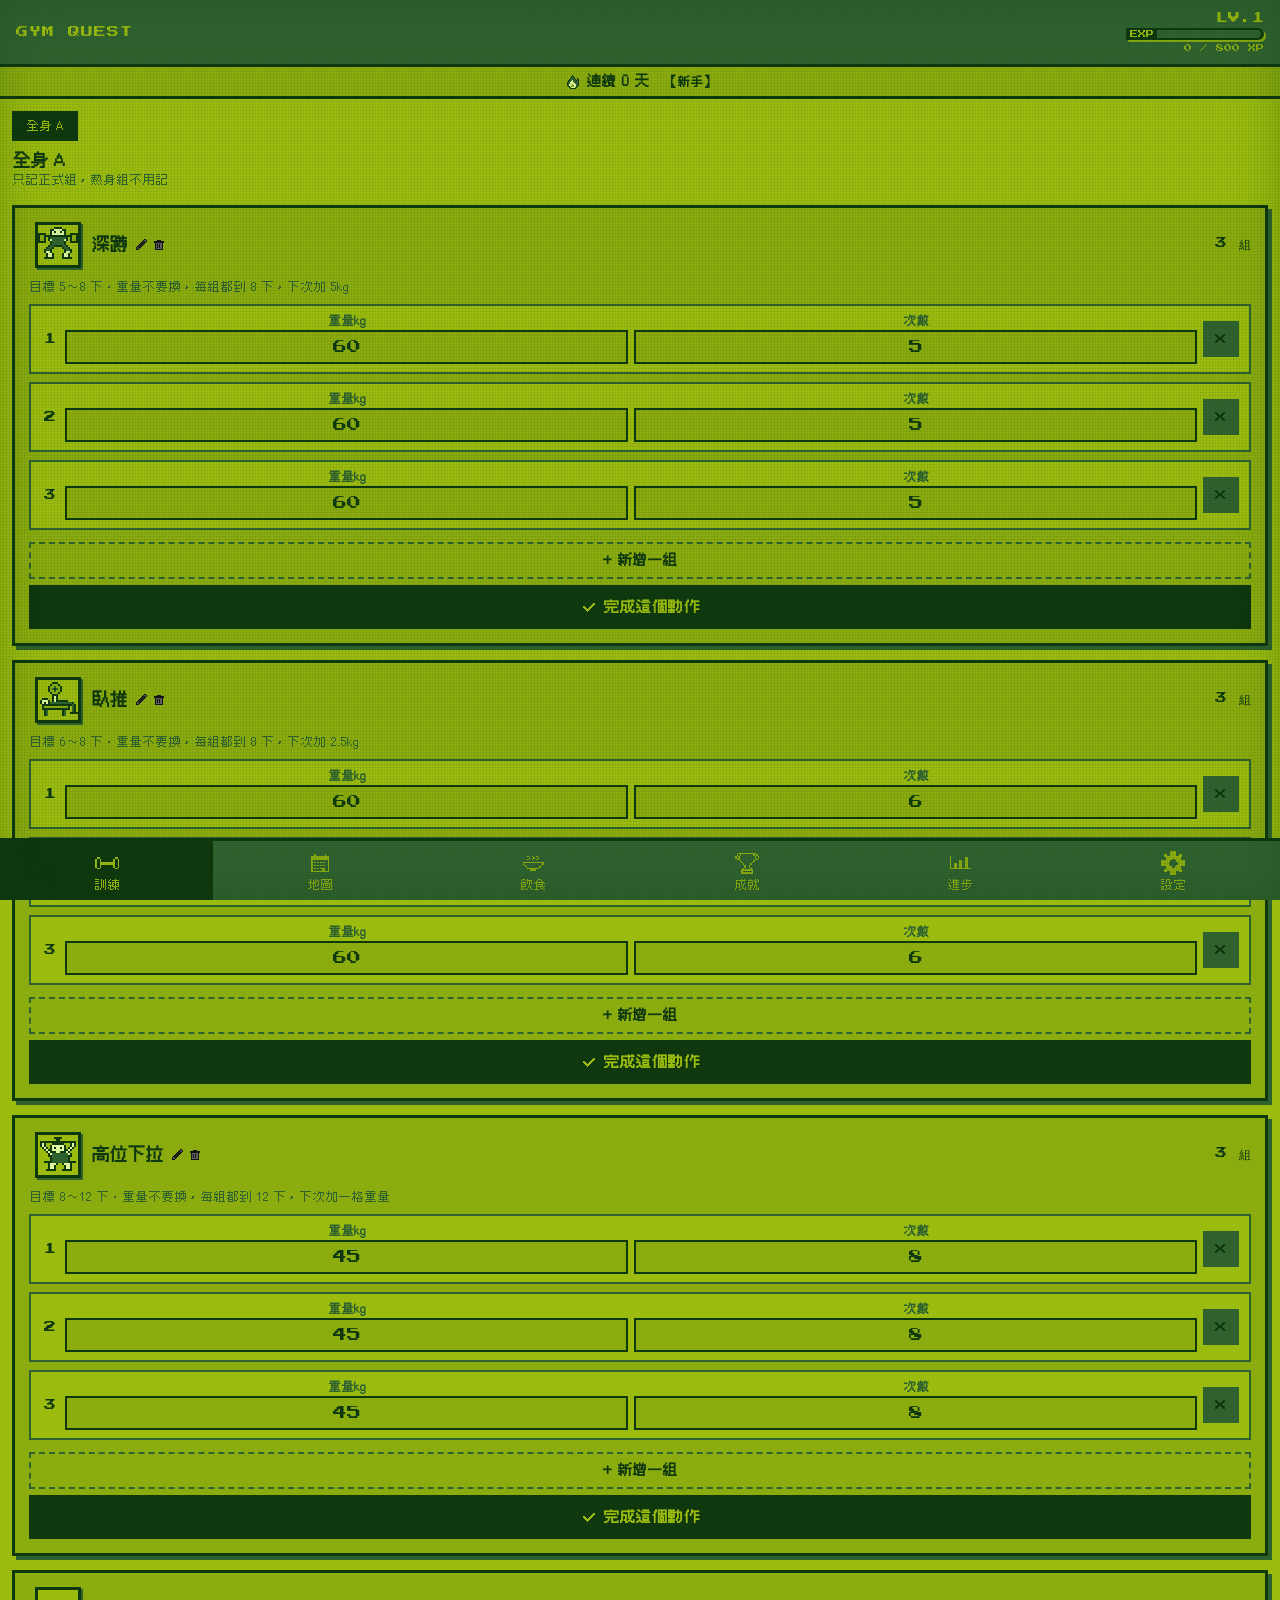
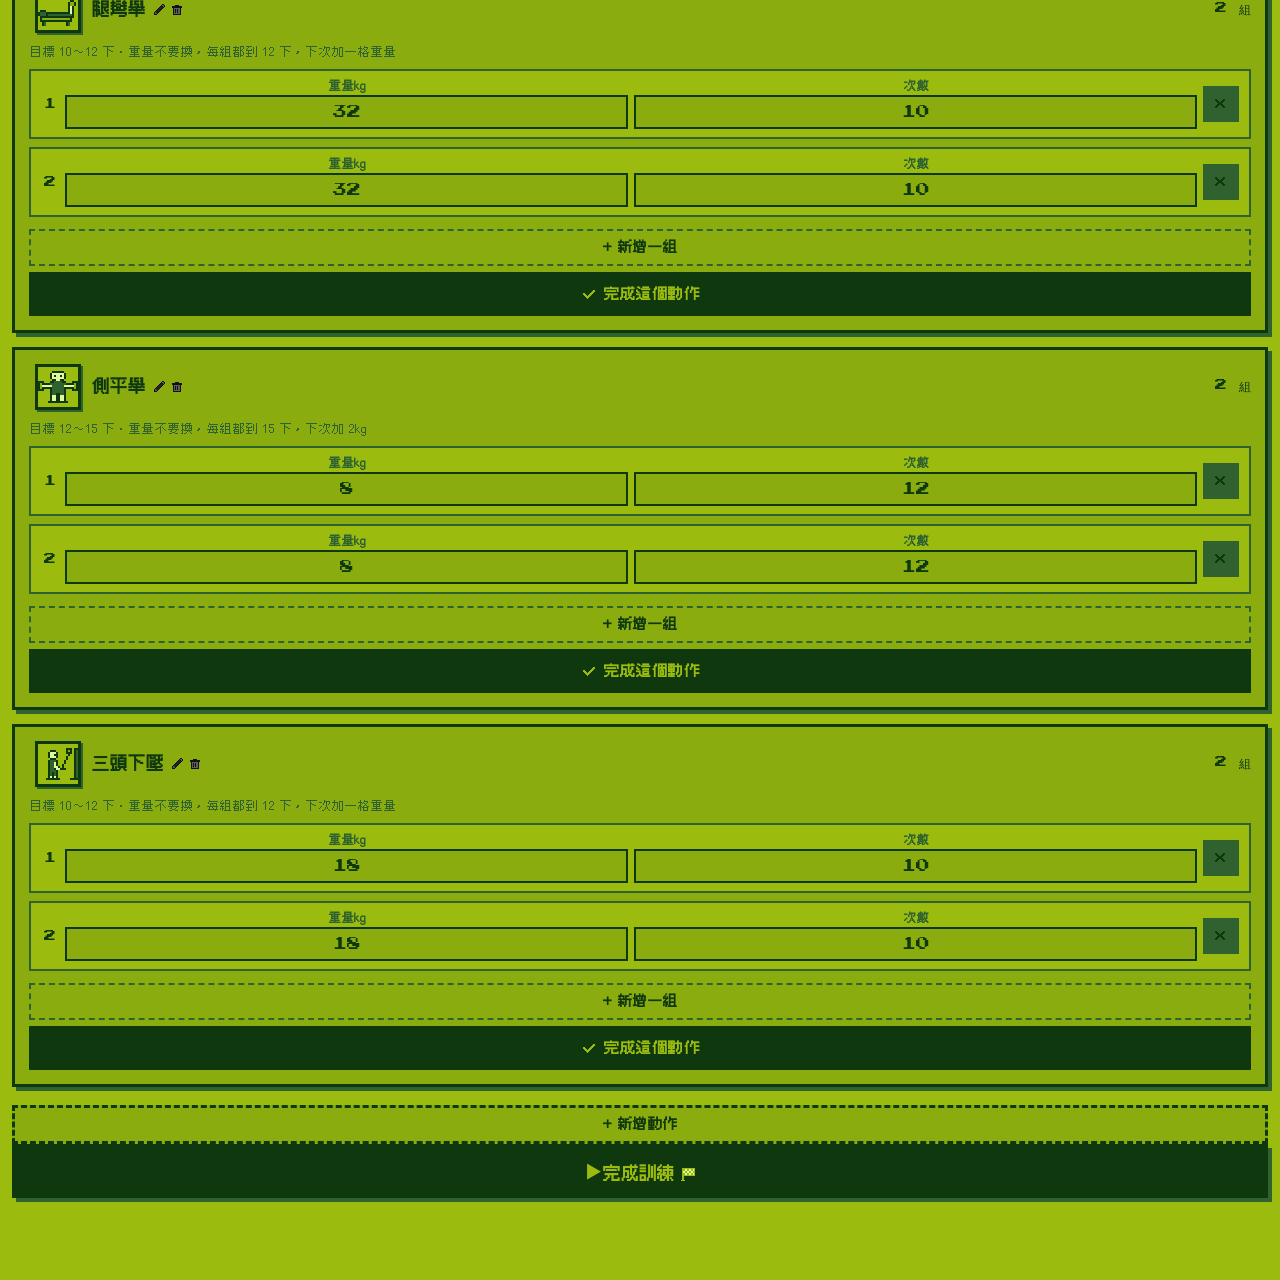
==== deploy/index.html @ 8fcd289e "教練功能：練完跳教練分析（每個動作跟上次比＋下次怎麼做）、動作卡顯示今天目標、進度頁教練總評（出席、近四週走勢、該調整什麼）、連三次沒進步自動降一成、同動作不同名字合併、可讀飲食 App 同步的資料 " ====
<!DOCTYPE html>
<html lang="zh-TW">
<head>
<meta charset="UTF-8">
<meta name="viewport" content="width=device-width, initial-scale=1.0, maximum-scale=1.0, user-scalable=no">
<title>健身打卡遊戲</title>
<link href="https://fonts.googleapis.com/css2?family=Noto+Sans+TC:wght@400;500;700&display=swap" rel="stylesheet">
<style>
@font-face {
  font-family: 'PressStart';
  src: url('[data-uri]') format('truetype');
}

/* Cubic 11 (俐方體11號) pixel CJK font, SIL OFL 1.1 — see fonts/OFL.txt */
@font-face {
  font-family: 'Cubic11';
  src: url('fonts/Cubic_11.woff2') format('woff2');
  font-display: swap;
}

*{box-sizing:border-box;margin:0;padding:0;}
body{font-family:'Cubic11','Noto Sans TC',sans-serif;background:#0a0a1a;color:#e0e0e0;min-height:100vh;display:flex;flex-direction:column;}

/* Header */
#app-header{background:#16213e;padding:12px 16px;display:flex;align-items:center;justify-content:space-between;border-bottom:2px solid #0f3460;}
#app-title{font-family:'PressStart',monospace;font-size:12px;color:#f39c12;letter-spacing:1px;}
#xp-area{display:flex;flex-direction:column;align-items:flex-end;gap:4px;}
#level-badge{font-family:'PressStart',monospace;font-size:12px;color:#f1c40f;}
#xp-bar-wrap{width:120px;height:8px;background:#2c3e50;border-radius:4px;overflow:hidden;}
#xp-bar{height:100%;background:linear-gradient(90deg,#f39c12,#e74c3c);border-radius:4px;transition:width 0.5s;}
#xp-text{font-family:'PressStart',monospace;font-size:8px;color:#bdc3c7;}

/* Streak */
#streak-bar{background:#0f3460;padding:6px 16px;text-align:center;font-size:14px;color:#f39c12;}

/* Main */
#main{flex:1;overflow-y:auto;padding-bottom:70px;}
#section-map{height:100%;overflow:hidden;}

/* Bottom Nav */
#bottom-nav{position:fixed;bottom:0;left:0;right:0;background:#16213e;border-top:2px solid #0f3460;display:flex;z-index:100;}
.nav-btn{flex:1;padding:10px 4px 8px;display:flex;flex-direction:column;align-items:center;gap:3px;cursor:pointer;border:none;background:none;color:#7f8c8d;font-size:12px;font-family:'Cubic11','Noto Sans TC',sans-serif;transition:color 0.2s;}
.nav-btn.active{color:#f39c12;}
.nav-btn svg{width:22px;height:22px;}
.nav-btn svg.px{width:24px;height:24px;}
.nav-px{display:flex;line-height:0;}
.nav-btn span{font-size:12px;}

/* Day Tabs */
#day-tabs{display:flex;overflow-x:auto;gap:6px;padding:12px 12px 0;scrollbar-width:none;}
#day-tabs::-webkit-scrollbar{display:none;}
.day-tab{flex-shrink:0;padding:6px 12px;border-radius:20px;border:2px solid transparent;cursor:pointer;font-size:12px;font-weight:500;transition:all 0.2s;background:#1a1a2e;color:#7f8c8d;}
.day-tab.active{color:#fff;border-color:currentColor;}
.day-tab.active.push{color:#e74c3c;border-color:#e74c3c;background:#2d1515;}
.day-tab.active.pull{color:#3498db;border-color:#3498db;background:#152030;}
.day-tab.active.legs{color:#2ecc71;border-color:#2ecc71;background:#152818;}
.day-tab.active.rest{color:#7f8c8d;border-color:#7f8c8d;}

/* Exercise Cards */
.ex-card{background:#1a1a2e;border-radius:12px;margin:12px;padding:14px;border:1px solid #2a2a4e;}
.ex-name{font-size:16px;font-weight:700;margin-bottom:10px;color:#fff;}
.ex-name span{font-size:12px;font-weight:400;color:#7f8c8d;margin-left:6px;}

/* Set rows */
.set-row{display:flex;align-items:center;gap:6px;margin-bottom:8px;padding:8px 10px;border-radius:8px;background:#0f0f2a;transition:all 0.2s;}
.set-row.confirmed{background:#0d1f0d;opacity:0.75;}
.set-row.locked{background:#111128;opacity:0.5;}
.set-num{font-size:12px;color:#7f8c8d;width:18px;flex-shrink:0;text-align:center;}
.set-inp{flex:1;min-width:0;}
.set-inp input{width:100%;background:#1e1e3e;border:1px solid #2a2a5e;border-radius:6px;color:#fff;font-size:16px;padding:6px 4px;font-family:'Cubic11','Noto Sans TC',sans-serif;text-align:center;}
.set-inp input:disabled{background:#181830;color:#555;border-color:#222;}
.set-inp label{font-size:12px;color:#7f8c8d;display:block;text-align:center;margin-bottom:2px;}
.confirm-btn{width:44px;height:44px;border-radius:50%;background:#27ae60;border:none;color:#fff;font-size:20px;cursor:pointer;flex-shrink:0;display:flex;align-items:center;justify-content:center;transition:transform 0.1s;}
.confirm-btn:active{transform:scale(0.9);}
.confirmed-icon{width:44px;height:44px;border-radius:50%;background:#1a3a1a;display:flex;align-items:center;justify-content:center;font-size:18px;flex-shrink:0;}
.lock-icon{width:44px;height:44px;border-radius:50%;background:#1a1a2e;display:flex;align-items:center;justify-content:center;font-size:18px;flex-shrink:0;color:#444;}

/* Add set button */
.add-set-btn{width:100%;padding:8px;border:1px dashed #2a2a5e;border-radius:8px;background:none;color:#7f8c8d;font-size:14px;cursor:pointer;margin-top:4px;font-family:'Cubic11','Noto Sans TC',sans-serif;}
.add-set-btn:hover{border-color:#3498db;color:#3498db;}

/* Complete button */
#complete-btn-wrap{padding:0 12px 12px;}
#complete-btn{width:100%;padding:14px;border-radius:12px;background:linear-gradient(135deg,#f39c12,#e74c3c);border:none;color:#fff;font-size:16px;font-weight:700;cursor:pointer;font-family:'Cubic11','Noto Sans TC',sans-serif;transition:opacity 0.2s;}
#complete-btn:hover{opacity:0.9;}
#complete-btn:disabled{opacity:0.4;cursor:not-allowed;}

/* Rest day */
#rest-msg{text-align:center;padding:60px 20px;color:#7f8c8d;}
#rest-msg .rest-icon{font-size:60px;margin-bottom:16px;}
#rest-msg h2{font-size:20px;color:#fff;margin-bottom:8px;}
#rest-msg p{font-size:14px;}

/* Map */
#map-section{padding:12px;}
.map-title{font-family:'PressStart',monospace;font-size:12px;color:#f39c12;margin-bottom:12px;}
.map-week-row{display:flex;gap:4px;margin-bottom:4px;align-items:center;}
.week-label{width:30px;font-size:12px;color:#555;flex-shrink:0;}
.week-dots{display:grid;grid-template-columns:repeat(7,1fr);gap:3px;flex:1;}
.day-dot-sm{aspect-ratio:1;border-radius:3px;cursor:pointer;}
.push-done{background:#27ae60;}
.pull-done{background:#27ae60;}
.legs-done{background:#27ae60;}
.rest-day{background:#2a2a4e;cursor:default;}
.map-future{background:#1a1a2e;border:1px solid #2a2a4e;cursor:default;}
.missed{background:#3a3a3a;}
.today-dot{background:#f39c12;box-shadow:0 0 6px #f39c12;}

/* Day detail modal */
#day-modal{position:fixed;inset:0;background:rgba(0,0,0,0.85);display:none;align-items:flex-end;justify-content:center;z-index:9996;}
#day-modal.show{display:flex;}
.day-modal-box{background:#1a1a2e;border-radius:16px 16px 0 0;width:100%;max-height:80vh;overflow-y:auto;padding:20px;}
.day-modal-date{font-family:'PressStart',monospace;font-size:12px;color:#f39c12;margin-bottom:12px;}
.day-modal-ex{margin-bottom:12px;}
.day-modal-ex-name{font-size:14px;font-weight:700;color:#fff;margin-bottom:6px;}
.day-modal-set{font-size:12px;color:#bdc3c7;padding:3px 0;}
#part-modal{position:fixed;inset:0;background:rgba(0,0,0,0.85);display:none;align-items:flex-end;justify-content:center;z-index:9996;}
#part-modal.show{display:flex;}
#part-grid{display:grid;grid-template-columns:repeat(3,1fr);gap:8px;}
.part-btn{display:flex;flex-direction:column;align-items:center;gap:6px;padding:10px 4px;border-radius:8px;border:1px solid #2a2a4e;background:#0f0f2a;color:#e0e0e0;font-size:14px;cursor:pointer;font-family:'Cubic11','Noto Sans TC',sans-serif;}
.part-btn:active{border-color:#f39c12;}
.ex-icon{flex-shrink:0;margin-right:8px;image-rendering:pixelated;}
.ex-tile{flex-shrink:0;width:46px;height:46px;margin-right:10px;display:flex;align-items:center;justify-content:center;background:#9bbc0f;border:3px solid #0f380f;box-shadow:2px 2px 0 #306230;}
.ex-tile .ex-icon{margin-right:0;}
.px{vertical-align:middle;flex-shrink:0;}
.px-tile{display:inline-flex;align-items:center;justify-content:center;width:40px;height:40px;background:#9bbc0f;border:3px solid #0f380f;box-shadow:2px 2px 0 #306230;}
.ach-card:not(.unlocked) .px-tile{opacity:.55;}
.ach-lock{opacity:.7;}
.day-modal-close{width:100%;padding:12px;border-radius:8px;border:none;background:#2a2a4e;color:#fff;font-size:15px;cursor:pointer;margin-top:12px;font-family:'Cubic11','Noto Sans TC',sans-serif;}

/* Achievements */
#ach-section{padding:12px;}
.ach-card{background:#1a1a2e;border-radius:10px;padding:12px 14px;margin-bottom:8px;display:flex;align-items:center;gap:12px;border:1px solid #2a2a4e;}
.ach-card.unlocked{border-color:#f39c12;background:#1e1a10;}
.ach-icon{font-size:28px;width:44px;text-align:center;}
.ach-info{flex:1;}
.ach-name{font-size:14px;font-weight:700;color:#fff;}
.ach-card:not(.unlocked) .ach-name{color:#555;}
.ach-desc{font-size:12px;color:#7f8c8d;margin-top:2px;}
.ach-card:not(.unlocked) .ach-desc{color:#333;}
.ach-lock{font-size:20px;color:#333;}

/* Settings */
#set-section{padding:12px;}
.set-group{background:#1a1a2e;border-radius:12px;padding:14px;margin-bottom:12px;border:1px solid #2a2a4e;}
.set-group h3{font-size:14px;color:#f39c12;margin-bottom:12px;font-weight:700;}
.set-row-item{display:flex;flex-direction:column;gap:6px;margin-bottom:12px;}
.set-row-item label{font-size:14px;color:#bdc3c7;}
.set-row-item input[type=date]{background:#0f0f2a;border:1px solid #2a2a5e;border-radius:8px;color:#fff;font-size:16px;padding:8px 10px;font-family:'Cubic11','Noto Sans TC',sans-serif;width:100%;}
.danger-btn{width:100%;padding:12px;border-radius:8px;border:1px solid #e74c3c;background:none;color:#e74c3c;font-size:14px;cursor:pointer;font-family:'Cubic11','Noto Sans TC',sans-serif;margin-top:6px;}
.danger-btn:hover{background:#e74c3c;color:#fff;}
.save-btn{width:100%;padding:12px;border-radius:8px;border:none;background:#27ae60;color:#fff;font-size:14px;cursor:pointer;font-family:'Cubic11','Noto Sans TC',sans-serif;margin-top:6px;}

/* Toast */
#toast{position:fixed;top:20px;left:50%;transform:translateX(-50%) translateY(-80px);background:#f39c12;color:#000;padding:10px 20px;border-radius:20px;font-size:14px;font-weight:700;z-index:9999;transition:transform 0.3s;pointer-events:none;}
#toast.show{transform:translateX(-50%) translateY(0);}

/* Achievement notification */
#ach-notif{position:fixed;top:70px;right:-320px;background:#1a1a2e;border:2px solid #f39c12;border-radius:12px;padding:12px 14px;width:280px;z-index:9995;transition:right 0.4s cubic-bezier(0.175,0.885,0.32,1.275);box-shadow:0 4px 20px rgba(0,0,0,0.5);}
#ach-notif.show{right:12px;}
.ach-notif-inner{display:flex;align-items:center;gap:10px;}
.ach-notif-icon{font-size:28px;flex-shrink:0;}
.ach-notif-text{}
.ach-notif-label{font-size:12px;color:#f39c12;font-family:'PressStart',monospace;margin-bottom:3px;}
.ach-notif-name{font-size:14px;font-weight:700;color:#fff;}
.ach-notif-desc{font-size:12px;color:#7f8c8d;margin-top:2px;}

/* Coach analysis overlay */
#coach-overlay{position:fixed;inset:0;background:rgba(0,0,0,0.92);display:none;flex-direction:column;z-index:9997;overflow-y:auto;}
#coach-overlay.show{display:flex;}
.coach-header{background:#16213e;padding:16px;text-align:center;font-family:'PressStart',monospace;font-size:12px;color:#f39c12;letter-spacing:1px;flex-shrink:0;}
.coach-body{padding:12px;flex:1;}
.coach-ex{background:#1a1a2e;border-radius:12px;margin-bottom:12px;padding:14px;border-left:4px solid #2a2a5e;}
.coach-ex-name{font-size:15px;font-weight:700;color:#fff;margin-bottom:8px;}
.coach-sets{font-size:12px;color:#7f8c8d;margin-bottom:10px;line-height:1.8;}
.coach-advice{display:flex;align-items:center;gap:10px;padding:10px 12px;border-radius:8px;font-size:14px;font-weight:700;}
.advice-up{background:#0d2e1a;color:#2ecc71;border:1px solid #27ae60;}
.advice-hold{background:#1a1a0d;color:#f39c12;border:1px solid #f39c12;}
.advice-down{background:#2e0d0d;color:#e74c3c;border:1px solid #c0392b;}
.advice-icon{font-size:20px;flex-shrink:0;}
.coach-footer{padding:16px;flex-shrink:0;}
.coach-close-btn{width:100%;padding:14px;border-radius:12px;border:none;background:#3498db;color:#fff;font-size:16px;font-weight:700;cursor:pointer;font-family:'Cubic11','Noto Sans TC',sans-serif;}

/* Level up overlay */
#lvl-overlay{position:fixed;inset:0;background:rgba(0,0,0,0.85);display:none;align-items:center;justify-content:center;z-index:9998;flex-direction:column;gap:16px;}
#lvl-overlay.show{display:flex;}
.lvl-title{font-family:'PressStart',monospace;font-size:16px;color:#f1c40f;text-align:center;line-height:2;}
.lvl-btn{padding:12px 32px;border-radius:20px;border:none;background:#f39c12;color:#000;font-size:16px;font-weight:700;cursor:pointer;font-family:'Cubic11','Noto Sans TC',sans-serif;}

/* No plan notice */
#no-plan-notice{background:#1a1a2e;border:1px solid #f39c12;border-radius:10px;margin:12px;padding:12px;font-size:14px;color:#f39c12;text-align:center;}

/* Day header */
.day-header{padding:10px 12px 4px;font-size:14px;color:#7f8c8d;}
.day-note{font-size:12px;color:#306230;margin-top:2px;}
.ex-goal{font-size:12px;line-height:1.5;color:#306230;padding:0 0 8px;}
.ex-goal.up{color:#0f380f;font-weight:700;}
.ex-goal b{color:#0f380f;}
.coach-card{background:#e0f8a0;border:3px solid #0f380f;border-radius:4px;box-shadow:4px 4px 0 #306230;padding:12px 14px;margin:0 0 16px;color:#0f380f;font-size:14px;line-height:1.6;}
.coach-card h4{font-size:16px;margin:0 0 6px;display:flex;align-items:center;gap:6px;}
.coach-card h5{font-size:12px;margin:12px 0 4px;color:#306230;border-bottom:2px dashed #306230;padding-bottom:2px;}
.coach-row{display:flex;gap:8px;align-items:baseline;padding:2px 0;}
.coach-row .nm{flex:0 0 5em;font-weight:700;}
.coach-row .tg{flex:0 0 4.4em;font-weight:700;white-space:nowrap;}
.coach-row .dt{flex:1;color:#306230;font-size:12px;}
.coach-tip{padding:4px 0 4px 14px;position:relative;}
.coach-tip::before{content:'▶';position:absolute;left:0;font-size:10px;top:8px;}
.coach-top{background:#e0f8a0;border:3px solid #0f380f;padding:10px 12px;margin-bottom:12px;color:#0f380f;font-size:14px;line-height:1.6;font-weight:700;}
.coach-tag{float:right;font-size:12px;padding:1px 8px;border:2px solid #0f380f;background:#e0f8a0;color:#0f380f;}
.coach-tag.up{background:#0f380f;color:#9bbc0f;}
.day-header strong{color:#fff;font-size:15px;}

/* ─── Game Boy theme（四階綠：#0f380f / #306230 / #8bac0f / #9bbc0f）───
   Overrides the base styles above; inline colors in render functions are
   remapped with attribute selectors. */
body{background:#9bbc0f;color:#0f380f;}
#app-header{background:#306230;border-bottom:3px solid #0f380f;}
#app-title,#level-badge{color:#9bbc0f;}
#xp-text{color:#8bac0f;}
/* Pokémon HP-style EXP bar: dark rounded frame, label, segmented fill that moves in steps */
#xp-row{display:flex;align-items:center;gap:3px;background:#0f380f;padding:2px 3px 2px 4px;border-radius:2px 8px 8px 2px;box-shadow:2px 2px 0 #8bac0f;}
#xp-label{font-family:'PressStart',monospace;font-size:8px;line-height:1;color:#9bbc0f;}
#xp-bar-wrap{width:104px;height:8px;border-radius:0 5px 5px 0;background:#306230;border:2px solid #306230;overflow:hidden;}
#xp-bar{border-radius:0;background:repeating-linear-gradient(90deg,#9bbc0f 0 4px,#8bac0f 4px 5px);transition:width .6s steps(10);}
#streak-bar{background:#8bac0f;color:#0f380f;border-bottom:3px solid #0f380f;font-weight:700;}
#streak-bar *{color:#0f380f!important;}

.day-tab{border-radius:0;background:#0f380f!important;color:#9bbc0f!important;border:2px solid #0f380f!important;}
.day-header{color:#306230;}
.day-header strong{color:#0f380f;font-size:17px;}

.ex-card{background:#8bac0f;border:3px solid #0f380f;border-radius:0;box-shadow:4px 4px 0 #306230;margin:14px 12px;}
.ex-name span[id^=exname]{font-size:17px!important;font-weight:700!important;color:#0f380f!important;margin-left:0!important;}
.ex-name > span:last-child{color:#0f380f!important;font-family:'PressStart',monospace;font-size:12px!important;}
.ex-name button{filter:grayscale(1) brightness(.4);}

.set-row{background:#9bbc0f;border:2px solid #306230;border-radius:0;}
.set-num{font-family:'PressStart',monospace;font-size:12px;color:#0f380f;}
.set-inp label{color:#306230;font-weight:700;}
.set-inp input{background:#8bac0f;color:#0f380f;border:2px solid #0f380f;border-radius:0;font-family:'PressStart',monospace;font-size:14px;padding:8px 4px;}
.set-inp input:focus{outline:none;background:#0f380f;color:#9bbc0f;}
/* LCD screen texture: faint pixel grid + darker edges over everything, ignores taps */
body::after{content:'';position:fixed;inset:0;pointer-events:none;z-index:100000;
  background:
    repeating-linear-gradient(0deg,rgba(15,56,15,.07) 0 1px,transparent 1px 3px),
    repeating-linear-gradient(90deg,rgba(15,56,15,.07) 0 1px,transparent 1px 3px);
  box-shadow:inset 0 0 40px rgba(15,56,15,.25);}
/* Game Boy scrollbars (replace the browser's white ones) */
*{scrollbar-width:thin;scrollbar-color:#306230 #8bac0f;}
::-webkit-scrollbar{width:8px;height:8px;}
::-webkit-scrollbar-track{background:#8bac0f;}
::-webkit-scrollbar-thumb{background:#306230;border:2px solid #8bac0f;border-radius:0;}
/* hide the browser's white number spinner arrows */
input[type=number]{-moz-appearance:textfield;appearance:textfield;}
input[type=number]::-webkit-inner-spin-button,input[type=number]::-webkit-outer-spin-button{-webkit-appearance:none;margin:0;}
.set-row button{background:#306230!important;color:#9bbc0f!important;border-radius:0!important;}

.add-set-btn{border:2px dashed #306230;border-radius:0;color:#0f380f;font-weight:700;}
.add-set-btn:hover,.add-set-btn:active{border-color:#0f380f;color:#0f380f;background:#9bbc0f!important;}
.ex-done-btn{width:100%;padding:10px;margin-top:6px;border:3px solid #0f380f;border-radius:0;background:#0f380f;color:#9bbc0f;font-size:15px;font-weight:700;cursor:pointer;font-family:'Cubic11','Noto Sans TC',sans-serif;display:flex;align-items:center;justify-content:center;gap:6px;}
.ex-done-btn .px rect[fill="#0f380f"]{fill:#9bbc0f;}
.ex-done-btn.undo{background:#9bbc0f;color:#0f380f;}
.ex-done-btn.undo .px rect[fill="#0f380f"]{fill:#0f380f;}
.ex-card.done{background:#9bbc0f;box-shadow:none;border-style:dashed;opacity:.85;}
.ex-card.done.collapsed{padding:8px 12px;cursor:pointer;}
.ex-done-row{display:flex;align-items:center;gap:6px;color:#0f380f;}
.ex-done-row b{font-size:15px;white-space:nowrap;}
.ex-done-sum{font-size:12px;color:#306230;margin-left:auto;text-align:right;}
#complete-btn{background:#0f380f;color:#9bbc0f;border-radius:0;box-shadow:4px 4px 0 #306230;font-size:17px;}

#bottom-nav{background:#306230;border-top:3px solid #0f380f;}
.nav-btn{color:#8bac0f;}
.nav-btn.active{color:#9bbc0f;background:#0f380f;}

/* recolor body-part icons to green shades */
.ex-icon rect{fill:#306230;}
.ex-icon rect[fill="#c8a27a"],.ex-icon rect[fill="#6b5a48"]{fill:#0f380f;}
.ex-icon rect[fill="#f39c12"]{fill:#e0f8a0;}
.ex-icon rect[fill="#0a0a1a"]{fill:#9bbc0f;}

.set-group,.ach-card,.day-modal-box,.part-btn{background:#8bac0f!important;color:#0f380f!important;border:3px solid #0f380f!important;border-radius:0!important;}
.set-group h3,.day-modal-date,.ach-name,.day-modal-ex-name{color:#0f380f!important;}
.save-btn,.day-modal-close{background:#0f380f;color:#9bbc0f;border-radius:0;}
.danger-btn{border-radius:0;border-color:#0f380f;color:#0f380f;}
#toast{background:#0f380f;color:#9bbc0f;border-radius:0;}

/* ── Other tabs (map / diet / achievements / progress): inline colors → Game Boy palette ── */
:is(#section-map,#section-diet,#section-achievements,#section-progress) [style*="color:#fff"],
:is(#section-map,#section-diet,#section-achievements,#section-progress) [style*="color:#ecf0f1"],
:is(#section-map,#section-diet,#section-achievements,#section-progress) [style*="color:#f39c12"],
:is(#section-map,#section-diet,#section-achievements,#section-progress) [style*="color:#e74c3c"],
:is(#section-map,#section-diet,#section-achievements,#section-progress) [style*="color:#3498db"],
:is(#section-map,#section-diet,#section-achievements,#section-progress) [style*="color:#27ae60"],
:is(#section-map,#section-diet,#section-achievements,#section-progress) [style*="color:#2ecc71"],
:is(#section-map,#section-diet,#section-achievements,#section-progress) [style*="color:#9b59b6"]{color:#0f380f!important;}
:is(#section-map,#section-diet,#section-achievements,#section-progress) [style*="color:#7f8c8d"]{color:#306230!important;}

/* big panels */
#section-achievements [style*="background:#16213e"],
#section-progress [style*="background:#1a1a2e"]{background:#8bac0f!important;border:3px solid #0f380f;border-radius:0!important;box-shadow:4px 4px 0 #306230;}
/* diet page */
.dt-wrap{padding:12px;}
.dt-title{font-family:'PressStart',monospace;font-size:12px;text-align:center;letter-spacing:1px;background:#0f380f;color:#9bbc0f;padding:10px;margin-bottom:14px;box-shadow:4px 4px 0 #306230;}
.dt-card{display:block;background:#8bac0f;border:3px solid #0f380f;box-shadow:4px 4px 0 #306230;padding:12px;margin-bottom:16px;color:#0f380f;}
.dt-h{display:flex;align-items:center;gap:6px;font-size:14px;font-weight:700;padding-bottom:8px;margin-bottom:10px;border-bottom:2px dashed #306230;list-style:none;}
.dt-h::-webkit-details-marker{display:none;}
.dt-h small{margin-left:auto;font-size:12px;font-weight:400;color:#306230;}
summary.dt-h{cursor:pointer;}
.dt-foods:not([open]) .dt-h{border-bottom:none;padding-bottom:0;margin-bottom:0;}
.dt-foods[open] .dt-h small{visibility:hidden;}
.dt-bar-row{display:flex;align-items:center;gap:8px;margin:8px 0;font-size:12px;}
.dt-bar-label{width:44px;flex-shrink:0;}
.dt-bar{flex:1;height:12px;background:#9bbc0f;border:2px solid #0f380f;border-radius:0 6px 6px 0;overflow:hidden;}
.dt-bar div{height:100%;background:repeating-linear-gradient(90deg,#0f380f 0 4px,#306230 4px 5px);}
.dt-bar-val{width:74px;flex-shrink:0;text-align:right;color:#306230;}
.dt-bar-val b{color:#0f380f;}
.dt-note{margin-top:10px;font-size:12px;color:#306230;border-top:2px dashed #306230;padding-top:8px;}
.dt-tabs{display:grid;grid-template-columns:repeat(5,1fr);gap:4px;margin-bottom:10px;}
.dt-tab{font-family:'Cubic11','Noto Sans TC',sans-serif;font-size:12px;padding:6px 0;background:#9bbc0f;color:#0f380f;border:2px solid #0f380f;cursor:pointer;}
.dt-tab.active{background:#0f380f;color:#9bbc0f;}
.dt-row{background:#9bbc0f;border:2px solid #306230;padding:8px 10px;margin-bottom:6px;}
.dt-row-top{display:flex;justify-content:space-between;align-items:baseline;gap:8px;font-size:14px;}
.dt-name{font-weight:700;}
.dt-name small{font-weight:400;font-size:12px;color:#306230;margin-left:6px;}
.dt-kcal{font-family:'PressStart',monospace;font-size:12px;white-space:nowrap;}
.dt-kcal small{font-family:'Cubic11','Noto Sans TC',sans-serif;font-size:12px;margin-left:3px;color:#306230;}
.dt-mac{display:flex;gap:12px;margin-top:4px;font-size:12px;color:#306230;}
.dt-mac b{color:#0f380f;}
.dt-total{background:#0f380f;color:#9bbc0f;padding:10px;margin-top:8px;}
.dt-total .dt-row-top{font-weight:700;}
.dt-total .dt-kcal small,.dt-total .dt-mac b{color:#9bbc0f;}
.dt-total .dt-mac{color:#8bac0f;}

/* achievements: title progress bar + cards */
#section-achievements [style*="background:#0a0a1a"]{background:#0f380f!important;border-radius:0!important;height:8px!important;}
#section-achievements [style*="linear-gradient"]{background:#9bbc0f!important;border-radius:0!important;}
.ach-card.unlocked{background:#0f380f!important;}
.ach-card.unlocked .ach-name{color:#9bbc0f!important;}
.ach-card.unlocked .ach-desc{color:#8bac0f!important;}
.ach-card:not(.unlocked) .ach-name{color:#306230!important;}
.ach-card:not(.unlocked) .ach-desc{color:#306230!important;opacity:.8;}

/* progress chart bars */
#section-progress [style*="background:#3498db"]{background:#0f380f!important;border-radius:0!important;width:10px!important;}

/* map */
#section-map button[style*="background:#1a1a2e"]{background:#0f380f!important;color:#9bbc0f!important;border-radius:0!important;}
#section-map [style*="background:#12122a"]{background:#8bac0f!important;color:#306230!important;border-radius:0!important;}
#section-map [style*="background:#0d0d1a"]{background:#9bbc0f!important;color:#8bac0f!important;border:2px solid #8bac0f!important;border-radius:0!important;}
#section-map [style*="background:#1e7a45"]{background:#0f380f!important;color:#9bbc0f!important;border-radius:0!important;}
#section-map div[style*="solid #f39c12"]{background:#e0f8a0!important;color:#0f380f!important;border:3px solid #0f380f!important;border-radius:0!important;}

/* modals / overlays */
.day-modal-set{color:#306230;}
#day-modal-body [style*="color:#f39c12"]{color:#0f380f!important;font-weight:700;}
#day-modal-body [style*="color:#7f8c8d"]{color:#306230!important;}
.day-modal-ex{border-bottom:2px dashed #306230;padding-bottom:8px;}
.part-btn span{color:#0f380f;}
#ach-notif{background:#8bac0f;border:3px solid #0f380f;border-radius:0;box-shadow:4px 4px 0 #306230;}
.ach-notif-label,.ach-notif-name{color:#0f380f;font-weight:700;}
.ach-notif-desc{color:#306230;}
.coach-header{background:#306230;color:#9bbc0f;}
.coach-ex{background:#8bac0f;border-radius:0;border-left:6px solid #0f380f;}
.coach-ex-name{color:#0f380f;}
.coach-sets{color:#306230;}
.advice-up,.advice-hold,.advice-down{border-radius:0;background:#9bbc0f;color:#0f380f;border:2px solid #0f380f;}
.advice-up{background:#0f380f;color:#9bbc0f;}
.coach-close-btn,.lvl-btn{background:#9bbc0f;color:#0f380f;border-radius:0;box-shadow:4px 4px 0 #306230;}
.lvl-title{color:#9bbc0f;}

/* settings: progress box (inline colors) */
#section-settings [style*="background:#0f0f2a"]{background:#9bbc0f!important;border:2px solid #306230;border-radius:0!important;color:#0f380f!important;}
#section-settings [style*="color:#f39c12"]{color:#0f380f!important;}
#section-settings [style*="color:#7f8c8d"]{color:#306230!important;}

/* ── Pokémon-style dialog boxes: light box, double dark border, blinking ▶ cursor ── */
@keyframes px-blink{0%,49%{opacity:1}50%,100%{opacity:0}}
.day-modal-box,#ach-notif,#toast,.lvl-title{
  background:#e0f8a0!important;color:#0f380f!important;
  border:4px solid #0f380f!important;border-radius:6px!important;
  box-shadow:inset 0 0 0 3px #e0f8a0,inset 0 0 0 5px #306230,4px 4px 0 #306230!important;
}
.day-modal-box{margin:0 8px 8px;width:calc(100% - 16px);padding:20px 18px!important;}
.day-modal-box .day-modal-set{color:#306230;}
.part-btn{background:#e0f8a0!important;border-width:2px!important;}
.part-btn:active,.part-btn:focus{background:#9bbc0f!important;outline:none;}
.day-modal-close,.lvl-btn,.coach-close-btn{text-align:left;padding-left:18px!important;background:#e0f8a0!important;color:#0f380f!important;border:3px solid #0f380f!important;border-radius:4px!important;box-shadow:none!important;font-weight:700;}
.day-modal-close::before,.lvl-btn::before,.coach-close-btn::before,#complete-btn::before{content:'▶ ';display:inline-block;animation:px-blink 1s steps(1) infinite;}
#complete-btn{text-align:center;}
#complete-btn .px rect[fill="#0f380f"]{fill:#9bbc0f;}
/* level up: text box in the middle of the dark screen */
#lvl-overlay{background:rgba(15,56,15,.92)!important;}
.lvl-title{padding:18px 26px;font-size:14px!important;}
.lvl-btn{min-width:180px;border-color:#9bbc0f!important;box-shadow:inset 0 0 0 2px #306230!important;}
/* toast + achievement popup: stepped motion like a GB screen */
#toast{border-radius:4px!important;padding:12px 18px!important;font-weight:700;white-space:nowrap;transition-timing-function:steps(4)!important;}
#toast::after{content:' ▼';animation:px-blink 1s steps(1) infinite;}
#ach-notif{transition-timing-function:steps(5)!important;}
.ach-notif-label{font-family:'PressStart','Cubic11',monospace!important;font-size:12px!important;display:flex;align-items:center;gap:4px;}
/* in-game dialog replacing native confirm/prompt/alert */
#px-dlg{position:fixed;inset:0;background:rgba(15,56,15,.85);display:none;align-items:flex-end;justify-content:center;z-index:10001;}
#px-dlg.show{display:flex;}
#px-dlg-msg{font-size:14px;line-height:1.7;white-space:pre-wrap;word-break:break-all;}
#px-dlg-inp{display:none;width:100%;margin-top:12px;background:#8bac0f;color:#0f380f;border:2px solid #0f380f;border-radius:0;font-size:16px;padding:8px;font-family:'Cubic11','Noto Sans TC',sans-serif;}
#px-dlg-inp:focus{outline:none;background:#9bbc0f;}
#px-dlg-btns{display:flex;gap:8px;}
#px-dlg-btns .day-modal-close{flex:1;}
#px-dlg-btns .px-dlg-no::before{content:'';display:none;}
</style>
</head>
<body>

<!-- Day Detail Modal -->
<div id="day-modal" onclick="closeDayModal()">
  <div class="day-modal-box" onclick="event.stopPropagation()">
    <div class="day-modal-date" id="day-modal-date"></div>
    <div id="day-modal-body"></div>
    <button class="day-modal-close" onclick="closeDayModal()">關閉</button>
  </div>
</div>

<!-- Body Part Picker -->
<div id="part-modal" onclick="closePartPicker()">
  <div class="day-modal-box" onclick="event.stopPropagation()">
    <div class="day-modal-date">訓練部位</div>
    <div id="part-grid"></div>
    <button class="day-modal-close" onclick="closePartPicker()">取消</button>
  </div>
</div>

<div id="px-dlg">
  <div class="day-modal-box">
    <div id="px-dlg-msg"></div>
    <input id="px-dlg-inp" type="text" autocomplete="off">
    <div id="px-dlg-btns">
      <button class="day-modal-close px-dlg-no" onclick="pxDlgDone(false)">否</button>
      <button class="day-modal-close" onclick="pxDlgDone(true)">是</button>
    </div>
  </div>
</div>

<!-- Coach Analysis Overlay -->
<div id="coach-overlay">
  <div class="coach-header"><span data-px="chart"></span> 教練分析</div>
  <div class="coach-body" id="coach-body"></div>
  <div class="coach-footer">
    <button class="coach-close-btn" onclick="closeCoach()">了解，繼續</button>
  </div>
</div>

<!-- Level Up Overlay -->
<div id="lvl-overlay">
  <div class="lvl-title" id="lvl-title"></div>
  <button class="lvl-btn" onclick="closeLvlOverlay()">繼續</button>
</div>

<!-- Toast -->
<div id="toast"></div>

<!-- Achievement Notification -->
<div id="ach-notif">
  <div class="ach-notif-inner">
    <div class="ach-notif-icon" id="ach-notif-icon"></div>
    <div class="ach-notif-text">
      <div class="ach-notif-label"><span data-px="trophy"></span> 成就解鎖！</div>
      <div class="ach-notif-name" id="ach-notif-name"></div>
      <div class="ach-notif-desc" id="ach-notif-desc"></div>
    </div>
  </div>
</div>

<!-- Header -->
<div id="app-header">
  <div id="app-title">GYM QUEST</div>
  <div id="xp-area">
    <div id="level-badge">LV.1</div>
    <div id="xp-row"><span id="xp-label">EXP</span><div id="xp-bar-wrap"><div id="xp-bar" style="width:0%"></div></div></div>
    <div id="xp-text">0 / 800 XP</div>
  </div>
</div>

<!-- Streak -->
<div id="streak-bar"><span data-px="fire"></span> 連續 <strong id="streak-val">0</strong> 天　<span id="title-badge" style="font-size:12px;color:#f39c12;"></span></div>

<!-- Main -->
<div id="main">
  <div id="section-workout"></div>
  <div id="section-map" style="display:none"></div>
  <div id="section-diet" style="display:none"></div>
  <div id="section-achievements" style="display:none"></div>
  <div id="section-progress" style="display:none"></div>
  <div id="section-settings" style="display:none"></div>
</div>

<!-- Bottom Nav -->
<nav id="bottom-nav">
  <button class="nav-btn active" onclick="showSection('workout')" id="nav-workout">
    <span class="nav-px" data-pxnav="barbell"></span>
    <span>訓練</span>
  </button>
  <button class="nav-btn" onclick="showSection('map')" id="nav-map">
    <span class="nav-px" data-pxnav="calendar"></span>
    <span>地圖</span>
  </button>
  <button class="nav-btn" onclick="showSection('diet')" id="nav-diet">
    <span class="nav-px" data-pxnav="bowl"></span>
    <span>飲食</span>
  </button>
  <button class="nav-btn" onclick="showSection('achievements')" id="nav-achievements">
    <span class="nav-px" data-pxnav="trophy"></span>
    <span>成就</span>
  </button>
  <button class="nav-btn" onclick="showSection('progress')" id="nav-progress">
    <span class="nav-px" data-pxnav="chart"></span>
    <span>進步</span>
  </button>
  <button class="nav-btn" onclick="showSection('settings')" id="nav-settings">
    <span class="nav-px" data-pxnav="gear"></span>
    <span>設定</span>
  </button>
</nav>

<script>
// ─── Constants ───────────────────────────────────────────────
const GYM_SESSIONS  = 'gym_sessions';
const GYM_GAME      = 'gym_game';
const GYM_TEMPLATES = 'gym_tpl';
const GYM_PLAN      = 'gym_plan';
const GYM_SESSION_DRAFT = 'gym_draft';
const GYM_PROGRESS  = 'gym_progress';
const GYM_LINK      = 'gym_link'; // link code from the diet app (食光); device setting, not in backups
const GYM_DIET      = 'gym_diet'; // last synced diet summary {goal,tk,tp,days:{date:[kcal,p,c,f]},w:{date:kg}}
const GYM_SFX       = 'gym_sfx'; // '0' = sound effects off (default on); device setting, not in backups

const XP_PER_SET   = 3;
const XP_COMPLETE  = 50;
const XP_DELOAD    = 80;
const XP_PER_LEVEL = 800;
const MAX_LEVEL    = 52;
const STREAK_MAX_GAP = 3; // rest days allowed between workouts (2–3 days/week, e.g. Mon → Fri)

// 一週三天全身，A／B 輪流。range = 目標次數範圍；inc = 全部達標後加多少 kg（0 = 機械，自己加一格）
const DEFAULT_TEMPLATES = {
  1:[ // 全身 A
    {name:'深蹲',      range:[5,8],   inc:5,   sets:[{w:60,r:5},{w:60,r:5},{w:60,r:5}]},
    {name:'臥推',      range:[6,8],   inc:2.5, sets:[{w:60,r:6},{w:60,r:6},{w:60,r:6}]},
    {name:'高位下拉',  range:[8,12],  inc:0,   sets:[{w:45,r:8},{w:45,r:8},{w:45,r:8}]},
    {name:'腿彎舉',    range:[10,12], inc:0,   sets:[{w:32,r:10},{w:32,r:10}]},
    {name:'側平舉',    range:[12,15], inc:2,   sets:[{w:8,r:12},{w:8,r:12}]},
    {name:'三頭下壓',  range:[10,12], inc:0,   sets:[{w:18,r:10},{w:18,r:10}]},
  ],
  2:[ // 全身 B
    {name:'硬舉',      range:[3,5],   inc:5,   sets:[{w:90,r:3},{w:90,r:3}]},
    {name:'上斜臥推',  range:[8,10],  inc:2.5, sets:[{w:50,r:8},{w:50,r:8},{w:50,r:8}]},
    {name:'機械划船',  range:[10,12], inc:0,   sets:[{w:23,r:10},{w:23,r:10},{w:23,r:10}]},
    {name:'槓片腿推',  range:[10,12], inc:5,   sets:[{w:100,r:10},{w:100,r:10},{w:100,r:10}]},
    {name:'二頭彎舉',  range:[10,12], inc:2.5, sets:[{w:17.5,r:10},{w:17.5,r:10}]},
    {name:'臉拉',      part:'shoulder', range:[12,15], inc:0, sets:[{w:'',r:12},{w:'',r:12}]},
  ],
};

const WEEK_CYCLE = [
  {type:'fullA', label:'全身 A', short:'全A', day:1, color:'push'},
  {type:'fullB', label:'全身 B', short:'全B', day:2, color:'legs'},
];

const ACHIEVEMENTS_DEF = [
  // 🏋️ 臥推挑戰
  {id:'bench_60', cat:'bench', name:'臥推新手',   desc:'臥推達到 60kg',   icon:'🥉', secret:false},
  {id:'bench_80', cat:'bench', name:'臥推中階',   desc:'臥推達到 80kg',   icon:'🥈', secret:false},
  {id:'bench_100',cat:'bench', name:'百公斤臥推', desc:'臥推達到 100kg',  icon:'🥇', secret:false},
  {id:'bench_120',cat:'bench', name:'臥推猛獸',   desc:'臥推達到 120kg',  icon:'👹', secret:false},

  // 🔙 高位下拉挑戰
  {id:'pull_50',  cat:'pull',  name:'下拉入門',   desc:'高位下拉達到 50kg', icon:'🥉', secret:false},
  {id:'pull_65',  cat:'pull',  name:'下拉進階',   desc:'高位下拉達到 65kg', icon:'🥈', secret:false},
  {id:'pull_80',  cat:'pull',  name:'下拉強者',   desc:'高位下拉達到 80kg', icon:'🥇', secret:false},
  {id:'pull_100', cat:'pull',  name:'下拉傳說',   desc:'高位下拉達到 100kg',icon:'⚡', secret:false},

  // 🦵 腿推挑戰
  {id:'leg_60',   cat:'legs',  name:'腿力覺醒',   desc:'腿推達到 60kg',  icon:'🥉', secret:false},
  {id:'leg_100',  cat:'legs',  name:'腿力精英',   desc:'腿推達到 100kg', icon:'🥈', secret:false},
  {id:'leg_150',  cat:'legs',  name:'鐵腿戰士',   desc:'腿推達到 150kg', icon:'🥇', secret:false},
  {id:'leg_200',  cat:'legs',  name:'腿推傳說',   desc:'腿推達到 200kg', icon:'🦵', secret:false},

  // 📅 出勤系列
  {id:'sess_10',  cat:'attend', name:'初出茅廬',  desc:'累積完成 10 次訓練',  icon:'📅', secret:false},
  {id:'sess_30',  cat:'attend', name:'習慣養成',  desc:'累積完成 30 次訓練',  icon:'📆', secret:false},
  {id:'sess_60',  cat:'attend', name:'堅持不懈',  desc:'累積完成 60 次訓練',  icon:'🗓️', secret:false},
  {id:'sess_100', cat:'attend', name:'百戰老將',  desc:'累積完成 100 次訓練', icon:'💯', secret:false},
  {id:'sess_200', cat:'attend', name:'訓練機器',  desc:'累積完成 200 次訓練', icon:'🤖', secret:false},

  // 🔥 連續挑戰
  {id:'streak_7',  cat:'streak', name:'一週不斷',  desc:'連續訓練 7 天',   icon:'🔥', secret:false},
  {id:'streak_14', cat:'streak', name:'兩週鐵人',  desc:'連續訓練 14 天',  icon:'🔥🔥', secret:false},
  {id:'streak_30', cat:'streak', name:'一月燃燒',  desc:'連續訓練 30 天',  icon:'💥', secret:false},
  {id:'streak_60', cat:'streak', name:'兩月烈焰',  desc:'連續訓練 60 天',  icon:'⚡', secret:false},
  {id:'streak_100',cat:'streak', name:'百日修煉',  desc:'連續訓練 100 天', icon:'👑', secret:false},
  {id:'streak_365',cat:'streak', name:'年度傳說',  desc:'連續訓練 365 天', icon:'🌟', secret:false},

  // 🏋️ 深蹲挑戰
  {id:'squat_60', cat:'squat', name:'深蹲入門',   desc:'深蹲達到 60kg',  icon:'🥉', secret:false},
  {id:'squat_80', cat:'squat', name:'深蹲進階',   desc:'深蹲達到 80kg',  icon:'🥈', secret:false},
  {id:'squat_100',cat:'squat', name:'深蹲百公斤', desc:'深蹲達到 100kg', icon:'🥇', secret:false},
  {id:'squat_120',cat:'squat', name:'深蹲猛獸',   desc:'深蹲達到 120kg', icon:'🦁', secret:false},

  // ⛏️ 硬拉挑戰
  {id:'dead_100', cat:'dead', name:'硬拉破百',    desc:'硬舉達到 100kg', icon:'🥉', secret:false},
  {id:'dead_120', cat:'dead', name:'硬拉強者',    desc:'硬舉達到 120kg', icon:'🥈', secret:false},
  {id:'dead_150', cat:'dead', name:'硬拉精英',    desc:'硬舉達到 150kg', icon:'🥇', secret:false},
  {id:'dead_180', cat:'dead', name:'硬拉傳說',    desc:'硬舉達到 180kg', icon:'💀', secret:false},

  // 💪 上肢日系列
  {id:'upper_5',  cat:'upper', name:'上肢初鳴',   desc:'完成 5 次上肢訓練',  icon:'💪', secret:false},
  {id:'upper_15', cat:'upper', name:'上肢覺醒',   desc:'完成 15 次上肢訓練', icon:'💪💪', secret:false},
  {id:'upper_30', cat:'upper', name:'上肢強者',   desc:'完成 30 次上肢訓練', icon:'🦾', secret:false},
  {id:'upper_60', cat:'upper', name:'上肢傳說',   desc:'完成 60 次上肢訓練', icon:'🏆', secret:false},

  // 🦵 下肢日系列
  {id:'lower_5',  cat:'lower', name:'下肢初鳴',   desc:'完成 5 次下肢訓練',  icon:'🦵', secret:false},
  {id:'lower_15', cat:'lower', name:'下肢覺醒',   desc:'完成 15 次下肢訓練', icon:'🦵🦵', secret:false},
  {id:'lower_30', cat:'lower', name:'下肢英雄',   desc:'完成 30 次下肢訓練', icon:'🏃', secret:false},
  {id:'lower_60', cat:'lower', name:'下肢傳說',   desc:'完成 60 次下肢訓練', icon:'⚡', secret:false},

  // ⭐ 等級系列
  {id:'level_5',  cat:'level', name:'踏出第一步', desc:'升到第 5 級',  icon:'⭐', secret:false},
  {id:'level_10', cat:'level', name:'初窺門徑',   desc:'升到第 10 級', icon:'🌟', secret:false},
  {id:'level_20', cat:'level', name:'漸入佳境',   desc:'升到第 20 級', icon:'💫', secret:false},
  {id:'level_30', cat:'level', name:'爐火純青',   desc:'升到第 30 級', icon:'🔮', secret:false},
  {id:'level_52', cat:'level', name:'登峰造極',   desc:'達到最高等級！',icon:'🏆', secret:false},

  // 💎 XP 系列
  {id:'xp_1000',  cat:'xp', name:'XP 新星',  desc:'累積 1,000 XP',  icon:'💎', secret:false},
  {id:'xp_5000',  cat:'xp', name:'XP 戰士',  desc:'累積 5,000 XP',  icon:'💎💎', secret:false},
  {id:'xp_10000', cat:'xp', name:'XP 菁英',  desc:'累積 10,000 XP', icon:'💠', secret:false},
  {id:'xp_30000', cat:'xp', name:'XP 傳說',  desc:'累積 30,000 XP', icon:'🌈', secret:false},

  // 💀 隱藏成就
  {id:'night_owl',   cat:'secret', name:'夜梟',     desc:'晚上10點後完成訓練',         icon:'🦉', secret:true},
  {id:'early_bird',  cat:'secret', name:'早起鳥',   desc:'早上7點前完成訓練',           icon:'🌅', secret:true},
  {id:'century_sets',cat:'secret', name:'百組達人', desc:'累積完成 100 組',             icon:'💯', secret:true},
  {id:'full_week',   cat:'secret', name:'週全勤',   desc:'同一週上肢、下肢各完成一次',   icon:'🔄', secret:true},
  {id:'monthly_full',cat:'secret', name:'月度全勤', desc:'單月完成 12 次訓練',          icon:'📆', secret:true},
  {id:'all_normal',  cat:'secret', name:'全成就',   desc:'解鎖所有非隱藏成就',          icon:'👑', secret:true},
];

// ─── State ───────────────────────────────────────────────────
let gameState      = {xp:0,level:1,streak:0,lastDate:'',achievements:[]};
let sessions       = [];
let templates      = {};
let currentSection = 'workout';
let currentDay     = 1;   // 1=全身A, 2=全身B
let cycleProgress  = 0;   // which step in WEEK_CYCLE we're on
let currentSession = {};
let confirmedSets  = {};
let doneEx         = {};   // day -> exercise indices marked done today, in the order they were done
let openDoneEx     = {};   // done cards expanded for editing (not saved)
let staleDraft     = null; // unfinished workout from an earlier day (forgot to tap 完成訓練)

// ─── Init ────────────────────────────────────────────────────
function saveDraft(){
  localStorage.setItem(GYM_SESSION_DRAFT, JSON.stringify({
    session: currentSession,
    confirmed: confirmedSets,
    done: doneEx,
    day: currentDay,
    date: todayStr()
  }));
}

function loadDraft(){
  const raw = localStorage.getItem(GYM_SESSION_DRAFT);
  if(!raw) return;
  try{
    const d = JSON.parse(raw);
    // Only restore if draft is from today
    if(d.date === todayStr()){
      currentSession = d.session || {};
      confirmedSets  = d.confirmed || {};
      doneEx         = d.done || {};
      if(d.day) currentDay = d.day;
    } else if(d.session && d.day && Object.values(d.session[d.day]||{}).some(sets=>sets.length)){
      staleDraft = d;
    } else {
      localStorage.removeItem(GYM_SESSION_DRAFT);
    }
  }catch(e){}
}

// Forgot to tap 完成訓練 last time: offer to record it on that day instead of dropping it
async function resolveStaleDraft(){
  const d = staleDraft; staleDraft = null;
  if(!d) return;
  const label = (WEEK_CYCLE.find(w=>w.day===d.day)||WEEK_CYCLE[0]).label;
  if(await pxConfirm(d.date+' 的「'+label+'」還沒按完成訓練。要補記到那天嗎？（選否會丟掉這筆）')){
    currentDay = d.day;
    currentSession = d.session;
    if(!finishWorkout(d.date)) showToast('那筆沒有填重量和次數，已略過');
  }
  localStorage.removeItem(GYM_SESSION_DRAFT);
  currentSession = {};
  doneEx = {}; openDoneEx = {};
  currentDay = getCurrentSchedule().day;
  renderAll();
}

function init(){
  const gs = localStorage.getItem(GYM_GAME);
  if(gs) try{ gameState = JSON.parse(gs); }catch(e){}
  const ss = localStorage.getItem(GYM_SESSIONS);
  if(ss) try{ sessions = JSON.parse(ss); }catch(e){}
  applyTemplateUpdates();
  templates = getTemplates();

  // Load progress (which cycle step we're on)
  const prog = localStorage.getItem(GYM_PROGRESS);
  if(prog) try{ cycleProgress = parseInt(JSON.parse(prog).step)||0; }catch(e){}
  if(!WEEK_CYCLE[cycleProgress]) cycleProgress = 0;
  const sched = getCurrentSchedule();
  currentDay = sched.day || 1;

  document.querySelectorAll('[data-px]').forEach(el=>{ el.innerHTML = pxIcon(el.dataset.px, 1); });
  document.querySelectorAll('[data-pxnav]').forEach(el=>{ el.innerHTML = pxNavIcon(el.dataset.pxnav); });
  loadDraft();
  renderHeader();
  renderAll();
  resolveStaleDraft();
  syncDiet(false);
}

function getTemplates(){
  const saved = localStorage.getItem(GYM_TEMPLATES);
  const custom = saved ? JSON.parse(saved) : {};
  const merged = {};
  for(const d of Object.keys(DEFAULT_TEMPLATES)){
    merged[d] = custom[d]
      ? JSON.parse(JSON.stringify(custom[d]))
      : JSON.parse(JSON.stringify(DEFAULT_TEMPLATES[d]));
  }
  return merged;
}

// One-time changes to a plan already saved on the phone (keeps the user's weights/edits).
// gameState.tplRev remembers which ones ran, so deleting an added exercise sticks.
const TPL_UPDATES = [
  // 1: 上肢B 加臉拉 2×15 (rear delts), right after 側平舉
  ()=>({day:3, after:'側平舉', ex:{name:'臉拉', part:'shoulder', sets:[{w:'',r:15},{w:'',r:15}]}}),
  // 2: 四天上下肢 → 三天全身 A／B。手機上存的舊課表整份換成新的（舊的留一份在 gym_tpl_old），訓練紀錄不動
  ()=>({replaceAll:true}),
];
function applyTemplateUpdates(){
  const rev = gameState.tplRev||0;
  if(rev >= TPL_UPDATES.length) return;
  const saved = localStorage.getItem(GYM_TEMPLATES);
  const custom = saved ? JSON.parse(saved) : {};
  for(let i=rev;i<TPL_UPDATES.length;i++){
    const u = TPL_UPDATES[i]();
    if(u.replaceAll){
      if(saved && !localStorage.getItem('gym_tpl_old')) localStorage.setItem('gym_tpl_old', saved);
      Object.keys(custom).forEach(k=>delete custom[k]);
      Object.assign(custom, JSON.parse(JSON.stringify(DEFAULT_TEMPLATES)));
      localStorage.removeItem(GYM_SESSION_DRAFT);
      localStorage.setItem(GYM_PROGRESS, JSON.stringify({step:0}));
      continue;
    }
    const list = custom[u.day];
    if(!list || list.some(e=>e.name===u.ex.name)) continue; // default plan already has it
    const a = list.findIndex(e=>e.name===u.after);
    const at = a>=0 ? a+1 : list.length;
    list.splice(at, 0, u.ex);
    shiftDraftIndices(u.day, at);
  }
  localStorage.setItem(GYM_TEMPLATES, JSON.stringify(custom));
  gameState.tplRev = TPL_UPDATES.length;
  localStorage.setItem(GYM_GAME, JSON.stringify(gameState));
}
// An exercise was inserted at `at`: move today's unfinished entries for that day along with it
function shiftDraftIndices(day, at){
  const raw = localStorage.getItem(GYM_SESSION_DRAFT);
  if(!raw) return;
  try{
    const d = JSON.parse(raw);
    if(d.day!==day) return;
    const byIdx = (d.session||{})[day];
    if(byIdx){
      const shifted = {};
      Object.keys(byIdx).forEach(k=>{ const i=parseInt(k); shifted[i>=at?i+1:i] = byIdx[k]; });
      d.session[day] = shifted;
    }
    if(d.done && d.done[day]) d.done[day] = d.done[day].map(i=>i>=at?i+1:i);
    localStorage.setItem(GYM_SESSION_DRAFT, JSON.stringify(d));
  }catch(e){}
}

// ─── Schedule ────────────────────────────────────────────────
function getCurrentSchedule(){
  const step = WEEK_CYCLE[cycleProgress] || WEEK_CYCLE[0];
  return {schedule: step, cyclePos: cycleProgress, day: step.day};
}

function advanceCycle(){
  let next = (cycleProgress + 1) % WEEK_CYCLE.length;
  cycleProgress = next;
  localStorage.setItem(GYM_PROGRESS, JSON.stringify({step: cycleProgress}));
  currentDay = WEEK_CYCLE[cycleProgress].day || 1;
}

// ─── Header ──────────────────────────────────────────────────
function renderHeader(){
  document.getElementById('level-badge').textContent = 'LV.'+gameState.level;
  const xpInLevel = gameState.xp - (gameState.level-1)*XP_PER_LEVEL;
  const pct = Math.min(100,(xpInLevel/XP_PER_LEVEL)*100);
  document.getElementById('xp-bar').style.width = pct+'%';
  const xpDisplay = Math.min(xpInLevel, XP_PER_LEVEL);
  document.getElementById('xp-text').textContent = (gameState.level>=MAX_LEVEL ? 'MAX' : xpDisplay+' / '+XP_PER_LEVEL+' XP');
  const lapsed = gameState.lastDate && dateDiffDays(gameState.lastDate, todayStr()) > STREAK_MAX_GAP+1;
  document.getElementById('streak-val').textContent = lapsed ? 0 : gameState.streak;
  document.getElementById('title-badge').textContent = '【'+getTitle()+'】';
}

// ─── Section routing ─────────────────────────────────────────
function showSection(sec){
  currentSection = sec;
  ['workout','map','diet','achievements','progress','settings'].forEach(s=>{
    document.getElementById('section-'+s).style.display = s===sec ? '' : 'none';
    document.getElementById('nav-'+s).classList.toggle('active', s===sec);
  });
  renderAll();
}

function renderAll(){
  if(currentSection==='workout')           renderWorkout();
  else if(currentSection==='map')          renderMap();
  else if(currentSection==='diet')         renderDiet();
  else if(currentSection==='achievements') renderAchievements();
  else if(currentSection==='progress')     renderProgress();
  else if(currentSection==='settings')     renderSettings();
}

// ─── Body part icons ─────────────────────────────────────────
// 13x20 pixel figure. H=head C=chest/upper torso A=abs G=hips
// S=shoulder B=upper arm F=forearm Q=thigh K=calf
const BODY_PIXELS = [
  '.....HHH.....',
  '....HHHHH....',
  '....HHHHH....',
  '.....HHH.....',
  '..SSSCCCSSS..',
  '.SSSCCCCCSSS.',
  '.BB.CCCCC.BB.',
  '.BB.CCCCC.BB.',
  '.BB.AAAAA.BB.',
  '.FF.AAAAA.FF.',
  '.FF.AAAAA.FF.',
  '.FF.GGGGG.FF.',
  '....QQ.QQ....',
  '....QQ.QQ....',
  '....QQ.QQ....',
  '....QQ.QQ....',
  '....KK.KK....',
  '....KK.KK....',
  '....KK.KK....',
  '...KKK.KKK...'
];
// view: front shows a face, back shows hair
const BODY_PARTS = {
  chest:    {label:'胸',      view:'front', hl:'C'},
  back:     {label:'背',      view:'back',  hl:'CA'},
  shoulder: {label:'肩',      view:'front', hl:'S'},
  biceps:   {label:'二頭',    view:'front', hl:'B'},
  triceps:  {label:'三頭',    view:'back',  hl:'B'},
  quads:    {label:'大腿前',  view:'front', hl:'Q'},
  hams:     {label:'大腿後/臀', view:'back', hl:'GQ'},
  calves:   {label:'小腿',    view:'back',  hl:'K'},
  abs:      {label:'腹部',    view:'front', hl:'A'}
};
// Fallback for exercises saved without a part (defaults / older data)
const PART_KEYWORDS = [
  ['三頭','triceps'],['二頭','biceps'],['腹','abs'],['小腿','calves'],
  ['腿彎舉','hams'],['硬舉','hams'],['臀','hams'],
  ['深蹲','quads'],['腿推','quads'],['腿伸展','quads'],
  ['肩','shoulder'],['平舉','shoulder'],
  ['下拉','back'],['划船','back'],['引體','back'],
  ['臥推','chest'],['夾胸','chest'],['胸','chest']
];

function getExPart(ex){
  if(ex.part && BODY_PARTS[ex.part]) return ex.part;
  const hit = PART_KEYWORDS.find(([kw])=>ex.name.indexOf(kw)>=0);
  return hit ? hit[1] : null;
}

function bodyIconSVG(part, scale){
  const p = BODY_PARTS[part];
  const view = p ? p.view : 'front';
  const hl = p ? p.hl : '';
  let rects = '';
  BODY_PIXELS.forEach((row,y)=>{
    for(let x=0;x<row.length;x++){
      const c = row[x];
      if(c==='.') continue;
      let fill = hl.indexOf(c)>=0 ? '#f39c12' : '#3a3a62';
      if(c==='H') fill = view==='back' ? '#6b5a48' : '#c8a27a';
      rects += '<rect x="'+x+'" y="'+y+'" width="1" height="1" fill="'+fill+'"/>';
    }
  });
  if(view==='front') rects += '<rect x="5" y="2" width="1" height="1" fill="#0a0a1a"/><rect x="7" y="2" width="1" height="1" fill="#0a0a1a"/>';
  return '<svg class="ex-icon" width="'+(13*scale)+'" height="'+(20*scale)+'" viewBox="0 0 13 20" shape-rendering="crispEdges">'+rects+'</svg>';
}

// ─── Pixel icons (16x16, replace emojis) ─────────────────────
const PX_ICONS = {
  medal1:["...KK......KK...","..KDDK....KDDK..","...KDDK..KDDK...","....KDDKKDDK....",".....KDDDDK.....",".....KKKKKK.....","....KLLLLLLK....","...KLMMMMMMLK...","...KLMMKMMMLK...","...KLMKKMMMLK...","...KLMMKMMMLK...","...KLMMKMMMLK...","...KLMKKKMMLK...","...KLMMMMMMLK...","....KLLLLLLK....",".....KKKKKK....."],
  medal2:["...KK......KK...","..KDDK....KDDK..","...KDDK..KDDK...","....KDDKKDDK....",".....KDDDDK.....",".....KKKKKK.....","....KLLLLLLK....","...KLMMMMMMLK...","...KLMKKMMMLK...","...KLMMMKMMLK...","...KLMMKMMMLK...","...KLMKMMMMLK...","...KLMKKKMMLK...","...KLMMMMMMLK...","....KLLLLLLK....",".....KKKKKK....."],
  medal3:["...KK......KK...","..KDDK....KDDK..","...KDDK..KDDK...","....KDDKKDDK....",".....KDDDDK.....",".....KKKKKK.....","....KLLLLLLK....","...KLMMMMMMLK...","...KLMKKMMMLK...","...KLMMMKMMLK...","...KLMMKMMMLK...","...KLMMMKMMLK...","...KLMKKMMMLK...","...KLMMMMMMLK...","....KLLLLLLK....",".....KKKKKK....."],
  trophy:["................","..KKKKKKKKKKKK..",".KLKLLLLLLLLKLK.","K.KLLLLLLLLLLK.K","K.KLMLLLLLLMLK.K",".KKLMLLLLLLMLKK.","...KLMLLLLMLK...","....KLMMMMLK....",".....KLLLLK.....","......KLLK......","......KMMK......",".....KMMMMK.....","....KKKKKKKK....","....KMMMMMMK....","....KKKKKKKK....","................"],
  fire:["................",".......K........","......KDK.......","......KDDK......",".....KDDDK..K...","....KDDDDDK.KK..","...KDDDLDDDKDK..","...KDDLLDDDDDK..","..KDDLLLLDDDDK..","..KDDLLLLLDDDK..","..KDLLLMLLLDDK..","..KDLLMMMLLDDK..","...KDLMMMLLDK...","....KDLLLLDK....",".....KKKKKK.....","................"],
  bolt:["................","........KKKK....",".......KLLK.....","......KLLK......",".....KLLK.......","....KLLKKKKK....","...KLLLLLLLK....","...KKKKKLLK.....",".......KLLK.....","......KLLK......",".....KLLK.......","....KLLK........","....KLK.........","....KK..........","................","................"],
  star:["................",".......KK.......","......KLLK......","......KLLK......",".KKKKKKLLKKKKKK.",".KLLLLLLLLLLLLK.","..KLLLLLLLLLLK..","...KLLLLLLLLK...","....KLLLLLLK....","....KLLLLLLK....","...KLLLKKLLLK...","...KLLK..KLLK...","..KLLK....KLLK..","..KKK......KKK..","................","................"],
  crown:["................","................","..K....KK....K..",".KLK..KLLK..KLK.","..KK..KLLK..KK..","..KLK.KLLK.KLK..","..KLLKKLLKKLLK..","..KLLLLLLLLLLK..","..KLLMLLLLMLLK..","..KLLLLLLLLLLK..","..KKKKKKKKKKKK..","..KMMMMMMMMMMK..","..KKKKKKKKKKKK..","................","................","................"],
  gem:["................","................","....KKKKKKKK....","...KLLKLLKMMK...","..KLLKLLLLKMMK..",".KKKKKKKKKKKKKK.",".KLLLKLLLLKMMMK.","..KLLKLLLLKMMK..","...KLLKLLKMMK...","....KLKLLKMK....",".....KLLLMMK....","......KLMK......",".......KK.......","................","................","................"],
  skull:["................","....KKKKKKKK....","...KLLLLLLLLK...","..KLLLLLLLLLLK..","..KLLLLLLLLLLK..","..KLKKKLLKKKLK..","..KLKKKLLKKKLK..","..KLLKLLLLKLLK..","..KLLLLKKLLLLK..","...KLLLKKLLLK...","....KLLLLLLK....","....KLKLKLKK....","....KKLKLKLK....",".....KKKKKK.....","................","................"],
  beast:["................",".KK..........KK.",".KLK........KLK.","..KLKKKKKKKKLK..","...KDDDDDDDDK...","..KDDDDDDDDDDK..","..KDLLKDDKLLDK..","..KDLKKDDKKLDK..","..KDDDDDDDDDDK..","..KDDDKKKKDDDK..","..KDDKLKKLKDDK..","..KDDKKKKKKDDK..","...KDDDDDDDDK...","....KKKKKKKK....","................","................"],
  muscle:["................","................","..........KKKK..",".........KLLLLK.",".........KLLLLK.","..........KLLK..","..........KLLK..","....KKKK..KLLK..","...KLLLLKKLLLK..","..KLLLLLLLLLLK..","KKLLLLLLLLLLLK..","KLLLLLLLMMMLK...","KLLLLLLLLLLK....","KKKKKKKKKKK.....","................","................"],
  leg:["................","......KKKKK.....","......KLLLK.....","......KLLLK.....","......KLLLK.....","......KLLLLK....",".......KLLLK....",".......KLLLK....","......KLLLK.....","......KLLLK.....","......KLLLK.....","......KLLLKKKK..","......KLLLLLLLK.","......KKKKKKKKK.","................","................"],
  run:["................","................","........KKK.....","........KLK.....","........KKK.....",".....KKKKDK.....","....KLK.KDDK....",".......KDDKLK...","......KDDK..KK..","......KDDKK.....",".....KDK.KDK....","....KDK...KDK...","...KDK.....KDKK.","..KKK.......KK..","................","................"],
  calendar:["................","................","....K......K....","..KKKKKKKKKKKK..","..KDDDDDDDDDDK..","..KKKKKKKKKKKK..","..KLLLLLLLLLLK..","..KLKLKLKLKLLK..","..KLLLLLLLLLLK..","..KLKLKLKLKLLK..","..KLLLLLLLLLLK..","..KLKLKLKKKLLK..","..KLLLLLLKKLLK..","..KKKKKKKKKKKK..","................","................"],
  hundred:["................","................","................","..K...KKK...KKK.",".KK..K...K.K...K","..K..K...K.K...K","..K..K...K.K...K","..K..K...K.K...K",".KKK..KKK...KKK.","................","KKKKKKKKKKKKKKKK","................","KKKKKKKKKKKKKKKK","................","................","................"],
  robot:["................",".......KK.......",".......KK.......","...KKKKKKKKKK...","...KLLLLLLLLK...","..KKLKKLLKKLKK..","..KKLKKLLKKLKK..","...KLLLLLLLLK...","...KLKKKKKKLK...","...KLLLLLLLLK...","...KKKKKKKKKK...",".....KDDDDK.....","....KDDDDDDK....","....KKKKKKKK....","................","................"],
  orb:["................","................","................",".....KKKKKK.....","....KLLMMMMK....","...KLLLMMMMMK...","...KLMMMMMMMK...","...KMMMMMMMMK...","...KMMMMMMMDK...","....KMMMMMDK....",".....KKKKKK.....","....KDDDDDDK....","...KKKKKKKKKK...","................","................","................"],
  rainbow:["................","................","................","....KKKKKKKK....","...KDDDDDDDDK...","..KDKKKKKKKKDK..",".KDKMMMMMMMMKDK.",".KDKMKKKKKKMKDK.","KDKMK......KMKDK","KDKMK......KMKDK","KDKMK......KMKDK","KKKKK......KKKKK","................","................","................","................"],
  owl:["................","..K..........K..","..KK........KK..","..KDKKKKKKKKDK..","..KDDDDDDDDDDK..","..KLLLKDDKLLLK..",".KLKKLLKKLLKKLK.",".KLKKLLKKLLKKLK.","..KLLLKMMKLLLK..","..KDDDDKKDDDDK..","..KDDDDDDDDDDK..","..KDDLDDDDLDDK..","...KDDDDDDDDK...","....KKKKKKKK....","....K.K..K.K....","................"],
  sun:["................","................",".......K........","..K....K....K...","...K..KKK..K....",".....KLLLK......","....KLLLLLK.....","KK.KLLLLLLLK.KK.","....KLLLLLK.....",".....KLLLK......","...K..KKK..K....","..K....K....K...",".......K........","KKKKKKKKKKKKKKKK","................","................"],
  loop:["................","................",".....KKKKKK.....","...KKDDDDDDKK.K.","..KDDKKKKKKDDKK.","..KDK......KDDK.",".KDK......KDDDK.",".KDK.......KKKK.",".KKKK.......KDK.",".KDDDK......KDK.",".KDDK......KDK..",".KKDDKKKKKKDDK..",".K.KKDDDDDDKK...",".....KKKKKK.....","................","................"],
  target:["................",".....KKKKKK.....","...KKLLLLLLKK...","..KLLKKKKKKLLK..","..KLKLLLLLLKLK..",".KLKLLKKKKLLKLK.",".KLKLKLLLLKLKLK.",".KLKLKLKKLKLKLK.",".KLKLKLKKLKLKLK.",".KLKLKLLLLKLKLK.",".KLKLLKKKKLLKLK.","..KLKLLLLLLKLK..","..KLLKKKKKKLLK..","...KKLLLLLLKK...",".....KKKKKK.....","................"],
  flag:["................","..KKKKKKKKKKKKK.","..KKKLLKKLLKKLK.","..KKKLLKKLLKKLK.","..KLLKKLLKKLLKK.","..KLLKKLLKKLLKK.","..KKKLLKKLLKKLK.","..KKKLLKKLLKKLK.","..KKKKKKKKKKKKK.","..KK............","..KK............","..KK............","..KK............",".KKKK...........","................","................"],
  pencil:["................","................","...........KK...","..........KLLK..",".........KDKLK..","........KDDDK...",".......KDDDK....","......KDDDK.....",".....KDDDK......","....KDDDK.......","...KLDDK........","...KLLK.........","...KKK..........","................","................","................"],
  trash:["................","................","................","......KKKK......","...KKKKKKKKKK...","...KKKKKKKKKK...","....KLLLLLLK....","....KLKLKLLK....","....KLKLKLLK....","....KLKLKLLK....","....KLKLKLLK....","....KLLLLLLK....","....KKKKKKKK....","................","................","................"],
  x:["................","................","................","..KK......KK....","..KKK....KKK....","...KKK..KKK.....","....KKKKKK......",".....KKKK.......","....KKKKKK......","...KKK..KKK.....","..KKK....KKK....","..KK......KK....","................","................","................","................"],
  question:["................",".....KKKKKK.....","....KKLLLLKK....","...KKLKKKKLKK...","...KKK....KLK...","..........KLK...",".........KLKK...","........KLKK....",".......KLKK.....",".......KLK......",".......KKK......","................",".......KKK......",".......KLK......",".......KKK......","................"],
  lock:["................","................",".....KKKKKK.....","....KK....KK....","....K......K....","....K......K....","...KKKKKKKKKK...","...KLLLLLLLLK...","...KLLLKKLLLK...","...KLLLKKLLLK...","...KLLLLKLLLK...","...KLLLLLLLLK...","...KKKKKKKKKK...","................","................","................"],
  chart:["................","................","................",".K..............",".K.........KK...",".K.........KK...",".K.....KK..KK...",".K.....KK..KK...",".K..KK.KK..KK...",".K..KK.KK..KK...",".K..KK.KK..KK...",".KKKKKKKKKKKKKK.","................","................","................","................"],
  up:["................","................","................",".......KK.......","......KKKK......",".....KKKKKK.....","....KKKKKKKK....","...KKK.KK.KKK...",".......KK.......",".......KK.......",".......KK.......",".......KK.......","................","................","................","................"],
  down:["................","................","................",".......KK.......",".......KK.......",".......KK.......",".......KK.......","...KKK.KK.KKK...","....KKKKKKKK....",".....KKKKKK.....","......KKKK......",".......KK.......","................","................","................","................"],
  right:["................","................","................","................","................","........KK......","........KKK.....","..KKKKKKKKKK....","..KKKKKKKKKKK...","........KKK.....","........KK......","................","................","................","................","................"],
  meat:["................","................","....KKKKK.......","...KDDDDDK......","..KDDLDDDDK.....","..KDLDDDDDDK....","..KDDDDDDDDK....","...KDDDDDDK.....","....KDDDDKK.....",".....KKKKLLK....","..........KLK...",".........KLLLK..","..........KLLK..","...........KK...","................","................"],
  bowl:["................","................","................","....K..K..K.....",".....K..K..K....","....K..K..K.....","................",".KKKKKKKKKKKKKK.",".KLLLLLLLLLLLLK.","..KLLLLLLLLLLK..","...KLLLLLLLLK...","....KKKKKKKK....","......KKKK......","................","................","................"],
  barbell:["................","................","................","................",".KK..........KK.","KMMK........KMMK","KMMK........KMMK","KMMKKKKKKKKKKMMK","KMMKKKKKKKKKKMMK","KMMK........KMMK","KMMK........KMMK",".KK..........KK.","................","................","................","................"],
  heart:["................","................","..KKK....KKK....",".KLLLK..KLLLK...","KLLLLLKKLLLLLK..","KLLLLLLLLLLLLK..","KLLLLLLLLLLLLK..",".KLLLLLLLLLLK...","..KLLLLLLLLK....","...KLLLLLLK.....","....KLLLLK......",".....KLLK.......","......KK........","................","................","................"],
  check:["................","................","................","................","............KK..","...........KKK..","..........KKK...","..KK.....KKK....","..KKK...KKK.....","...KKK.KKK......","....KKKKK.......",".....KKK........","......K.........","................","................","................"],
  gear:["......KKKK......","......KKKK......","..KK..KKKK..KK..","..KKKKKKKKKKKK..","...KKKKKKKKKK...","...KKKK..KKKK...","KKKKKK....KKKKKK","KKKKK......KKKKK","KKKKK......KKKKK","KKKKKK....KKKKKK","...KKKK..KKKK...","...KKKKKKKKKK...","..KKKKKKKKKKKK..","..KK..KKKK..KK..","......KKKK......","......KKKK......"]
};
const EMOJI_PX = {
  '🥉':['medal3'],'🥈':['medal2'],'🥇':['medal1'],'👹':['beast'],'🦁':['beast'],
  '⚡':['bolt'],'💥':['bolt'],'🦵':['leg'],'🦵🦵':['leg','leg'],'🏃':['run'],
  '📅':['calendar'],'📆':['calendar'],'🗓️':['calendar'],'💯':['hundred'],'🤖':['robot'],
  '🔥':['fire'],'🔥🔥':['fire','fire'],'👑':['crown'],'⭐':['star'],'🌟':['star'],'💫':['star'],
  '🔮':['orb'],'🏆':['trophy'],'💪':['muscle'],'💪💪':['muscle','muscle'],'🦾':['muscle'],
  '💀':['skull'],'💎':['gem'],'💎💎':['gem','gem'],'💠':['gem'],'🌈':['rainbow'],
  '🦉':['owl'],'🌅':['sun'],'🔄':['loop'],'🔁':['loop'],'🎯':['target']
};

function pxSVG(grid, scale){
  const n = grid.length;
  let r='';
  grid.forEach((row,y)=>{
    for(let x=0;x<row.length;x++){
      const f = SPRITE_PAL[row[x]];
      if(f) r += '<rect x="'+x+'" y="'+y+'" width="1" height="1" fill="'+f+'"/>';
    }
  });
  return '<svg class="px" width="'+(n*scale)+'" height="'+(n*scale)+'" viewBox="0 0 '+n+' '+n+'" shape-rendering="crispEdges">'+r+'</svg>';
}
// Single-colour version for the nav bar: outline pixels (K/D) take currentColor, fills stay transparent
function pxNavIcon(name){
  const g = PX_ICONS[name]; if(!g) return '';
  let r='';
  g.forEach((row,y)=>{ for(let x=0;x<row.length;x++){ if(row[x]==='K'||row[x]==='D') r += '<rect x="'+x+'" y="'+y+'" width="1" height="1"/>'; } });
  return '<svg class="px" width="24" height="24" viewBox="0 0 16 16" fill="currentColor" shape-rendering="crispEdges">'+r+'</svg>';
}
function pxIcon(name, scale){ return PX_ICONS[name] ? pxSVG(PX_ICONS[name], scale||1) : ''; }

// Achievement emoji -> pixel tile (two icons side by side for doubled emojis)
function achIconHTML(emoji){
  const names = EMOJI_PX[emoji] || ['star'];
  return '<span class="px-tile">'+names.map(n=>pxIcon(n, names.length>1?1:2)).join('')+'</span>';
}

// ─── Exercise sprites (Game Boy style, 20x20) ────────────────
// K darkest  D dark  M mid  L light  . transparent
const SPRITE_PAL = {K:'#0f380f', D:'#306230', M:'#8bac0f', L:'#e0f8a0'};
const EX_SPRITES = {
  '臥推': [
    "....................",
    ".......KKK..........",
    "......KMMMK.........",
    ".....KMMDMMK........",
    ".....KMDKDMK........",
    ".....KMMDMMK........",
    "......KMMMK.........",
    ".......KKK..........",
    ".......KLK..........",
    "..KKK..KLK..........",
    ".KLLLK.KLKKKKKK.....",
    ".KLKLKDDDDDDDDDDDK..",
    "..KKKKKKKKKKKKKKKDK.",
    "..KMMMMMMMMMMMMK.DK.",
    "..KKKKKKKKKKKKKK.DK.",
    "...KD.......KD...DK.",
    "...KD.......KD..KKKK",
    "...KD.......KD......",
    "....................",
    "...................."
  ],
  '深蹲': [
    "....................",
    "........KKKK........",
    "......KKLLLLKK......",
    "......KLKLLKLK......",
    "KKKK..KLLLLLLK..KKKK",
    "KMMKKKKKKKKKKKKKKMMK",
    "KMMK.KDDDDDDDDK.KMMK",
    "KMMK.KLDDDDDDLK.KMMK",
    "KKKK..KDDDDDDK..KKKK",
    "......KDDDDDDK......",
    ".....KDDKKKKDDK.....",
    "....KDDK....KDDK....",
    "...KDDK......KDDK...",
    "...KLLK......KLLK...",
    "....KLLK....KLLK....",
    "....KLLK....KLLK....",
    "...KKKKK....KKKKK...",
    "....................",
    "....................",
    "...................."
  ],
  '二頭彎舉': [
    "....................",
    ".KK.KK........KK.KK.",
    ".KKKKK........KKKKK.",
    ".KK.KK.KKKKKK.KK.KK.",
    "..KLK.KLLLLLLK.KLK..",
    "..KLK.KLKLLKLK.KLK..",
    "..KLK.KLLLLLLK.KLK..",
    "..KLKKKKKLLKKKKKLK..",
    "..KLLLKDDDDDDKLLLK..",
    "..KKKKKDDDDDDKKKKK..",
    "......KDDDDDDK......",
    "......KDDDDDDK......",
    "......KDDKKDDK......",
    "......KLLKKLLK......",
    "......KLLKKLLK......",
    "......KLLKKLLK......",
    ".....KKKKKKKKKK.....",
    "....................",
    "....................",
    "...................."
  ],
  '上斜臥推': [
    "....................",
    "...........KKK......",
    "..........KMMMK.....",
    ".........KMMDMMK....",
    ".........KMDKDMK....",
    ".........KMMDMMK....",
    "...KKK....KMMMK.....",
    "..KLLLK....KKK......",
    "..KLLKK...KLK.......",
    "..KLLLK..KLK........",
    "..KKKKKKKDDK........",
    "..KKDDDDDDDK........",
    "...KKDDDDDDDK.......",
    "....KKDDDDDDKKKKK...",
    ".....KKDDDDDDDDDDK..",
    "......KKKKKKKKKKDK..",
    ".......KKKKKKKKKDK..",
    "........KD....KDDK..",
    "........KD....KKKKK.",
    "...................."
  ],
  '上斜啞鈴臥推': [
    "....................",
    "....................",
    "....................",
    "...........KKK......",
    "..........KMMMK.....",
    "..........KMKMK.....",
    "...KKK....KMMMK.....",
    "..KLLLK....KKK......",
    "..KLLKK...KLK.......",
    "..KLLLK..KLK........",
    "..KKKKKKKDDK........",
    "..KKDDDDDDDK........",
    "...KKDDDDDDDK.......",
    "....KKDDDDDDKKKKK...",
    ".....KKDDDDDDDDDDK..",
    "......KKKKKKKKKKDK..",
    ".......KKKKKKKKKDK..",
    "........KD....KDDK..",
    "........KD....KKKKK.",
    "...................."
  ],
  '高位下拉': [
    "....................",
    "........KKKK........",
    ".........KK.........",
    ".KKKKKKKKKKKKKKKKKK.",
    ".KLK...KKKKKK...KLK.",
    ".KLK..KLLLLLLK..KLK.",
    "..KLK.KLKLLKLK.KLK..",
    "...KLKKLLLLLLKKLK...",
    "....KLKKKLLKKKLK....",
    ".....KLDDDDDDDDLK...",
    ".....KKDDDDDDDDKK...",
    "......KDDDDDDDDK....",
    "......KDDDDDDDDK....",
    "...KKKKDDDDDDDDKKKK.",
    ".....KLLLK..KLLLK...",
    ".....KLLK....KLLK...",
    ".....KLLK....KLLK...",
    "....KKKKK...KKKKK...",
    "....................",
    "...................."
  ],
  '坐姿划船': [
    "....................",
    "....................",
    "....................",
    "....................",
    "....KKK.............",
    "...KLLLK............",
    "...KLLKK............",
    "...KLLLK............",
    "....KKK.............",
    "...KDDDKKKKK.....KKK",
    "...KDDDLLLLKDDDDDKMK",
    "...KDDDKKKKK.....KKK",
    "...KDDDK.........KMK",
    "...KDDDDDDDDDDDDKKMK",
    "...KKKKKKKKKKKKKK.KK",
    "..KKKKKKK...........",
    "..KD...KD...........",
    "..KD...KD...........",
    "....................",
    "...................."
  ],
  '划船': [
    "....................",
    "....................",
    "....................",
    "....................",
    "............KKK.....",
    "....KKKKKKKKLLLK....",
    "...KDDDDDDDKLLKK....",
    "...KDDDDDDDKLLLK....",
    "...KKDDDDDKKKKK.....",
    "....KDDK..KLK.......",
    "....KDDK..KKK.......",
    "....KDDK.KMMMK......",
    ".....KDDKMMDMMK.....",
    ".....KDDKMDKDMK.....",
    ".....KDDKMMDMMK.....",
    "....KDDK.KMMMK......",
    "....KLLK..KKK.......",
    "...KKKKK............",
    "KKKKKKKKKKKKKKKKKKKK",
    "...................."
  ],
  '肩推': [
    "....................",
    "....................",
    ".KK..............KK.",
    "KMMK............KMMK",
    "KMMKKKKKKKKKKKKKKMMK",
    "KMMKKLK......KLKKMMK",
    ".KK.KLKKKKKKKKLK.KK.",
    "....KLKLLLLLLKLK....",
    "....KLKLKLLKLKLK....",
    "....KLKLLLLLLKLK....",
    "....KLKKKLLKKKLK....",
    "....KKDDDDDDDDKK....",
    ".....KDDDDDDDDK.....",
    "......KDDDDDDK......",
    "......KDDKKDDK......",
    "......KLLKKLLK......",
    "......KLLKKLLK......",
    ".....KKKKKKKKKK.....",
    "....................",
    "...................."
  ],
  '側平舉': [
    "....................",
    "....................",
    ".......KKKKKK.......",
    "......KLLLLLLK......",
    "......KLKLLKLK......",
    "......KLLLLLLK......",
    ".......KKLLKK.......",
    "KKK...KKDDDDKK...KKK",
    "KMKKKKDDDDDDDDKKKKMK",
    "KMLLLLLDDDDDDLLLLLMK",
    "KMKKKKKDDDDDDKKKKKMK",
    "KKK...KDDDDDDK...KKK",
    "......KDDDDDDK......",
    "......KDDKKDDK......",
    "......KLLKKLLK......",
    "......KLLKKLLK......",
    "......KLLKKLLK......",
    ".....KKKKKKKKKK.....",
    "....................",
    "...................."
  ],
  '三頭下壓': [
    "....................",
    "....................",
    "..............KKK.KK",
    "......KKK.....KMK.KD",
    ".....KLLLK....KKK.KD",
    ".....KLLKK.....K..KD",
    ".....KLLLK....K...KD",
    "......KKK.....K...KD",
    ".....KDDDK...K....KD",
    ".....KDDLK...K....KD",
    ".....KDDLK..K.....KD",
    ".....KDDLLK.K.....KD",
    ".....KDDKLLKKK....KD",
    ".....KDDDK........KD",
    ".....KDKDK........KD",
    ".....KDKDK........KD",
    ".....KLKLK........KD",
    "....KKKKKKK.....KKKK",
    "....................",
    "...................."
  ],
  '硬舉': [
    "....................",
    "....................",
    "............KKK.....",
    "...........KLLLK....",
    "...........KLLKK....",
    "........KKKKLLLK....",
    "......KKDDDDKKK.....",
    "....KKDDDDDDKLK.....",
    "...KDDDDDDKKKLK.....",
    "...KDDDDKK..KLK.....",
    "...KDDDDK...KLK.....",
    "....KDDK....KKK.....",
    "....KDDK...KMMMK....",
    ".....KDDK.KMMDMMK...",
    ".....KDDK.KMDKDMK...",
    "....KDDK..KMMDMMK...",
    "....KLLK...KMMMK....",
    "...KKKKK....KKK.....",
    "KKKKKKKKKKKKKKKKKKKK",
    "...................."
  ],
  '羅馬尼亞硬舉': [
    "....................",
    "............KKK.....",
    "...........KLLLK....",
    "...........KLLKK....",
    "........KKKKLLLK....",
    "......KKDDDDKKK.....",
    "....KKDDDDDDKLK.....",
    "...KDDDDDDKKKLK.....",
    "...KDDDDKK..KKK.....",
    "...KDDDDK..KMMMK....",
    "....KDDK..KMMDMMK...",
    "....KDDK..KMDKDMK...",
    "....KDDK..KMMDMMK...",
    "....KDDK...KMMMK....",
    "....KDDK....KKK.....",
    "....KDDK............",
    "....KLLK............",
    "...KKKKKK...........",
    "KKKKKKKKKKKKKKKKKKKK",
    "...................."
  ],
  '腿推': [
    "....................",
    "....................",
    "...........KK.......",
    "...........KMK......",
    "..........KKKMK.....",
    ".........KDKKKMK....",
    "........KDDK.KKMK...",
    ".KKK...KDDK...KKMK..",
    "KLLLK.KDDK.....KKK..",
    "KLLKKKDDK...........",
    "KLLLKDDDK...........",
    ".KKKDDDDK...........",
    "..KDDDDK............",
    ".KKKKKKKKKK.........",
    ".KMMMMMMMMK.........",
    ".KKKKKKKKKK.........",
    "..KD....KD..........",
    "..KD....KD..........",
    "....................",
    "...................."
  ],
  '腿彎舉': [
    "....................",
    "....................",
    "....................",
    "....................",
    "....................",
    "................KK..",
    "...............KMMK.",
    "...............KMMK.",
    "...............KLK..",
    "...............KLK..",
    ".KKK...........KLK..",
    "KDDDKKKKKKKKKKKKLK..",
    "KDDDKDDDDDDDDDDDDK..",
    ".KKKKKKKKKKKKKKKKK..",
    ".KMMMMMMMMMMMMMMK...",
    ".KKKKKKKKKKKKKKKK...",
    "..KD..........KD....",
    "..KD..........KD....",
    "....................",
    "...................."
  ],
  '腿伸展': [
    "....................",
    "....................",
    "....................",
    "....KKK.............",
    "...KLLLK............",
    "...KLLKK............",
    "...KLLLK............",
    "..KKKKK.............",
    ".KKDDDK.............",
    ".KKDDDK.............",
    ".KKDDDK.............",
    ".KKDDDKKKKKKKKKKKKK.",
    ".KKDDDDDDDDDLLLLLLKK",
    ".KKKKKKKKKKKKKKMMMKK",
    ".KMMMMMMMMMK..KMMMK.",
    ".KKKKKKKKKKK...KKK..",
    "...KD....KD.........",
    "...KD....KD.........",
    "....................",
    "...................."
  ],
  '小腿': [
    "....................",
    "........KKK.........",
    ".......KLLLK........",
    ".......KLLKK........",
    ".......KLLLK........",
    "........KKK.........",
    ".......KDDDK........",
    ".......KDDDK........",
    ".......KDLDK........",
    ".......KDLDK........",
    ".......KDDDK........",
    ".......KDDDK...K....",
    "........KDK...KKK...",
    "........KLK..K.K.K..",
    "........KLK....K....",
    "........KLKK...K....",
    ".........KLK........",
    ".....KKKKKKKKK......",
    ".....KMMMMMMMK......",
    ".....KKKKKKKKK......"
  ],
  '腹部': [
    "....................",
    "....................",
    "....................",
    "....................",
    "....................",
    "....................",
    "....................",
    "....KKK.............",
    "...KLLLK......KK....",
    "...KLLKK.....KDDK...",
    "...KLLLKK...KDDDDK..",
    "....KKKDDK.KDDKKDDK.",
    "......KDDDKDDK..KLK.",
    ".......KDDDDK...KLK.",
    "........KDDK....KLK.",
    "........KKKK...KKKK.",
    "KKKKKKKKKKKKKKKKKKKK",
    "....................",
    "....................",
    "...................."
  ],
  '哈克深蹲': [
    "....................",
    "K...................",
    "KK..................",
    ".KK..KKK............",
    "..KKKLLLK...........",
    "...KKLLKK...........",
    "...KKLLLK...........",
    "....KKKKDK..........",
    ".....KKDDDK.........",
    "......KKDDDK........",
    ".......KKDDDKKKK....",
    "........KKDDDDDDK...",
    ".........KKKKKKDDK..",
    "..........KK...KDK..",
    "...........KK..KDK..",
    "............KK.KDK..",
    ".............KKKDK..",
    "..............KKKKK.",
    "............KKKKKKKK",
    "...................."
  ],
  '臀推': [
    "....................",
    "....................",
    "....................",
    "....................",
    ".........KKK........",
    "........KMMMK.......",
    ".......KMMDMMK......",
    ".KKK...KMDKDMK......",
    "KLLLK..KMMDMMK......",
    "KLLKKKKKKMMMKKKKK...",
    "KLLLKDDDDKKKDDDDDK..",
    "KKKKKKKDDDDDDDDDDK..",
    "KMMMMMK.......KDK...",
    "KKKKKKK.......KDK...",
    ".KD.KD........KDK...",
    ".KD.KD........KDK...",
    ".KD.KD.......KKKK...",
    "KKKKKKKKKKKKKKKKKKKK",
    "....................",
    "...................."
  ]
};
// Name keyword -> sprite (first match wins; specific before general)
const SPRITE_KEYWORDS = [
  ['上斜啞鈴','上斜啞鈴臥推'],['上斜','上斜臥推'],['臥推','臥推'],
  ['下拉','高位下拉'],['坐姿划船','坐姿划船'],['划船','划船'],
  ['肩推','肩推'],['平舉','側平舉'],['二頭','二頭彎舉'],['三頭','三頭下壓'],
  ['羅馬尼亞','羅馬尼亞硬舉'],['硬舉','硬舉'],['硬拉','硬舉'],
  ['腿推','腿推'],['腿彎舉','腿彎舉'],['腿伸展','腿伸展'],['小腿','小腿'],
  ['腹','腹部'],['哈克','哈克深蹲'],['深蹲','深蹲'],['臀推','臀推']
];

function spriteSVG(grid, scale){
  let r='';
  grid.forEach((row,y)=>{
    for(let x=0;x<row.length;x++){
      const f = SPRITE_PAL[row[x]];
      if(f) r += '<rect x="'+x+'" y="'+y+'" width="1" height="1" fill="'+f+'"/>';
    }
  });
  return '<svg width="'+(20*scale)+'" height="'+(20*scale)+'" viewBox="0 0 20 20" shape-rendering="crispEdges">'+r+'</svg>';
}

// Tile icon for an exercise card: exercise sprite, else body-part figure
function exIconHTML(ex){
  const hit = EX_SPRITES[ex.name] ? ex.name : (SPRITE_KEYWORDS.find(([kw])=>ex.name.indexOf(kw)>=0)||[])[1];
  const inner = hit ? spriteSVG(EX_SPRITES[hit],2) : bodyIconSVG(getExPart(ex),2);
  return '<span class="ex-tile">'+inner+'</span>';
}

// ─── In-game dialogs (replace confirm / prompt / alert) ───────
let pxDlgResolve = null, pxDlgMode = '';
function pxDialog(mode, msg, def){
  pxDlgMode = mode;
  document.getElementById('px-dlg-msg').textContent = msg;
  const inp = document.getElementById('px-dlg-inp');
  inp.style.display = mode==='prompt' ? 'block' : 'none';
  inp.value = def||'';
  const no = document.querySelector('#px-dlg .px-dlg-no');
  no.style.display = mode==='alert' ? 'none' : '';
  no.textContent = mode==='prompt' ? '取消' : '否';
  no.nextElementSibling.textContent = mode==='confirm' ? '是' : '確定';
  document.getElementById('px-dlg').classList.add('show');
  if(mode==='prompt') setTimeout(()=>inp.focus(),50);
  return new Promise(r=>{ pxDlgResolve = r; });
}
function pxDlgDone(ok){
  const r = pxDlgResolve; pxDlgResolve = null;
  document.getElementById('px-dlg').classList.remove('show');
  if(!r) return;
  if(pxDlgMode==='prompt') r(ok ? document.getElementById('px-dlg-inp').value : null);
  else r(ok);
}
const pxConfirm = msg=>pxDialog('confirm',msg);
const pxPrompt  = (msg,def)=>pxDialog('prompt',msg,def);
const pxAlert   = msg=>pxDialog('alert',msg);
document.addEventListener('keydown',e=>{
  if(!pxDlgResolve) return;
  if(e.key==='Enter'){ e.preventDefault(); pxDlgDone(true); }
  else if(e.key==='Escape' && pxDlgMode!=='alert') pxDlgDone(false);
});

let partPickCallback = null;
function openPartPicker(cb){
  partPickCallback = cb;
  document.getElementById('part-grid').innerHTML = Object.keys(BODY_PARTS).map(k=>
    '<button class="part-btn" onclick="pickPart(\''+k+'\')">'+bodyIconSVG(k,2)+'<span>'+BODY_PARTS[k].label+'</span></button>'
  ).join('');
  document.getElementById('part-modal').classList.add('show');
}
function pickPart(k){
  const cb = partPickCallback;
  closePartPicker();
  if(cb) cb(k);
}
function closePartPicker(){
  partPickCallback = null;
  document.getElementById('part-modal').classList.remove('show');
}

// ─── Workout ─────────────────────────────────────────────────
function renderWorkout(){
  const wrap = document.getElementById('section-workout');
  const sched = getCurrentSchedule();

  let html = '';
  html += renderDayTabsHTML(sched);

  const dayInfo = WEEK_CYCLE.find(w=>w.day===currentDay) || WEEK_CYCLE[0];
  html += '<div class="day-header"><strong>'+escHtml(dayInfo.label)+'</strong><div class="day-note">只記正式組，熱身組不用記</div></div>';
  html += '<div id="ex-list">'+renderExercisesHTML()+'</div>';
  html += '<div id="complete-btn-wrap"><button id="complete-btn" onclick="completeWorkout()">完成訓練 '+pxIcon('flag',1)+'</button></div>';

  wrap.innerHTML = html;
}

function renderDayTabsHTML(sched){
  const sc = sched.schedule || WEEK_CYCLE[0];
  return '<div id="day-tabs"><div class="day-tab '+sc.color+' active">'+escHtml(sc.label)+'</div></div>';
}

function renderExercisesHTML(){
  const exList = templates[currentDay] || [];
  if(!currentSession[currentDay]) currentSession[currentDay] = {};

  const done = (doneEx[currentDay]||[]).filter(i=>i<exList.length);
  const order = done.concat(exList.map((_,i)=>i).filter(i=>!done.includes(i)));

  let html = '';
  order.forEach(ei=>{
    const ex = exList[ei];
    // Pre-fill with template weight+reps if not yet started
    if(!currentSession[currentDay][ei]){
      currentSession[currentDay][ei] = ex.sets.map(s=>({w:(s.w===''||s.w==null)?'':s.w, r:s.r||8}));
    }
    const sess = currentSession[currentDay][ei];
    // Sets removed down to 0 = skipped today; hide card (template untouched, returns next time)
    if(!sess.length) return;

    const isDone = done.includes(ei);
    if(isDone && !openDoneEx[ei]){
      // Done: one line with what was done, tap to open and edit
      html += '<div class="ex-card done collapsed" onclick="toggleDoneOpen('+ei+')"><div class="ex-done-row">'+
        pxIcon('check',1)+'<b>'+escHtml(ex.name)+'</b>'+
        '<span class="ex-done-sum">'+sess.map(s=>escHtml(String(s.w===''?'-':s.w))+'×'+escHtml(String(s.r===''?'-':s.r))).join('、')+'</span>'+
        '</div></div>';
      return;
    }

    html += '<div class="ex-card'+(isDone?' done':'')+'">';
    // Exercise name with edit/delete buttons
    html += '<div class="ex-name" style="display:flex;align-items:center;">'+
      exIconHTML(ex)+
      '<span id="exname-'+ei+'">'+escHtml(ex.name)+'</span>'+
      '<button onclick="editExName('+ei+')" style="background:none;border:none;color:#7f8c8d;font-size:12px;cursor:pointer;margin-left:6px;" title="改名">'+pxIcon('pencil',1)+'</button>'+
      '<button onclick="removeExercise('+ei+')" style="background:none;border:none;color:#e74c3c;font-size:12px;cursor:pointer;margin-left:2px;" title="刪除動作">'+pxIcon('trash',1)+'</button>'+
      '<span style="font-size:12px;font-weight:400;color:#7f8c8d;margin-left:auto;">'+sess.length+' 組</span>'+
    '</div>';

    html += exGoalHTML(ex);

    sess.forEach((set, si)=>{
      html += '<div class="set-row" id="setrow-'+ei+'-'+si+'">';
      html += '<div class="set-num">'+(si+1)+'</div>';
      html += setInputsHTML(ei,si,set,false);
      html += '<button onclick="removeSet('+ei+','+si+')" style="width:36px;height:36px;border-radius:50%;background:#2a1a1a;border:none;color:#e74c3c;font-size:16px;cursor:pointer;flex-shrink:0;display:flex;align-items:center;justify-content:center;">'+pxIcon('x',1)+'</button>';
      html += '</div>';
    });

    html += '<button class="add-set-btn" onclick="addSet('+ei+')">+ 新增一組</button>';
    html += isDone
      ? '<button class="ex-done-btn undo" onclick="toggleExDone('+ei+')">取消完成</button>'
      : '<button class="ex-done-btn" onclick="toggleExDone('+ei+')">'+pxIcon('check',1)+'完成這個動作</button>';
    html += '</div>';
  });
  html += '<button class="add-set-btn" onclick="addExercise()" style="width:calc(100% - 24px);margin:4px 12px 0;background:#8bac0f;border:3px dashed #0f380f;color:#0f380f;font-weight:700;">+ 新增動作</button>';
  return html;
}

// Target rep range + when to add weight (only for exercises that carry a range)
function incText(ex){ return ex.inc ? '加 '+ex.inc+'kg' : '加一格重量'; }
function exGoalHTML(ex){
  if(!ex.range) return '';
  const lo = ex.range[0], hi = ex.range[1];
  if(ex.up) return '<div class="ex-goal up">上次每組都到 '+hi+' 下'+(ex.inc ? '，這次已加到 '+escHtml(String(ex.sets[0].w))+'kg' : '，這次'+incText(ex))+'（目標 '+lo+'～'+hi+' 下）</div>';
  if(ex.down) return '<div class="ex-goal up">連三次沒進步，'+(ex.inc ? '這次降到 '+escHtml(String(ex.sets[0].w))+'kg' : '這次降一格重量')+'，每組做到 '+hi+' 下再加回去</div>';
  const log = exLog(ex.name), last = log[log.length-1], tw = parseFloat(ex.sets[0]&&ex.sets[0].w)||0;
  if(last && tw>0 && last.top===tw){
    const reps = last.sets.filter(s=>s.w===tw).map(s=>s.r);
    return '<div class="ex-goal">上次 '+reps.join('／')+' 下 → 今天目標 <b>'+reps.map(r=>Math.min(hi,r+1)).join('／')+'</b> 下・每組都到 '+hi+' 下，下次'+incText(ex)+'</div>';
  }
  return '<div class="ex-goal">目標 '+lo+'～'+hi+' 下・重量不要換，每組都到 '+hi+' 下，下次'+incText(ex)+'</div>';
}

function setInputsHTML(ei,si,set,disabled){
  const d = disabled ? ' disabled' : '';
  const vw  = (set.w  !== '' && set.w  !== undefined) ? escHtml(String(set.w))  : '';
  const vr  = (set.r  !== '' && set.r  !== undefined) ? escHtml(String(set.r))  : '';
  return '<div class="set-inp"><label>重量kg</label><input type="number" inputmode="decimal"'+d+' value="'+vw+'" oninput="updateSet('+ei+','+si+',\'w\',this.value)"></div>'+
         '<div class="set-inp"><label>次數</label><input type="number" inputmode="numeric"'+d+' value="'+vr+'" oninput="updateSet('+ei+','+si+',\'r\',this.value)"></div>';
}

async function selectDay(d, silent){
  if(currentDay === d) return;
  if(!silent){
    const hasProgress = confirmedSets[currentDay] &&
      Object.values(confirmedSets[currentDay]).some(v=>v>=0);
    if(hasProgress){
      if(!await pxConfirm('切換訓練日（已確認的組數資料仍會保留）。確定切換？')) return;
    }
  }
  currentDay = d;
  renderWorkout();
}

function toggleExDone(ei){
  const list = doneEx[currentDay] = doneEx[currentDay]||[];
  const at = list.indexOf(ei);
  if(at>=0){
    list.splice(at,1);
  } else {
    const sets = (currentSession[currentDay]||{})[ei]||[];
    if(!sets.some(s=>s.w!==''&&s.w!=null&&s.r!==''&&s.r!=null)){ showToast('請先填重量和次數'); return; }
    list.push(ei);
    sfx('set');
  }
  delete openDoneEx[ei];
  saveDraft();
  renderWorkout();
}

function toggleDoneOpen(ei){
  openDoneEx[ei] = !openDoneEx[ei];
  renderWorkout();
}

function updateSet(ei,si,field,val){
  if(!currentSession[currentDay] || !currentSession[currentDay][ei]) return;
  currentSession[currentDay][ei][si][field] = (val==='' ? '' : parseFloat(val));
  saveDraft();
}

function unlockSet(ei, si){
  if(!confirmedSets[currentDay]) return;
  // Roll back confirmed index to si-1 (unlock this set and all after)
  confirmedSets[currentDay][ei] = si - 1;
  // Also unlock all subsequent exercises
  const exList = templates[currentDay] || [];
  exList.forEach((_,i)=>{ if(i > ei) delete confirmedSets[currentDay][i]; });
  saveDraft();
  renderWorkout();
}

function confirmSet(ei, si){
  if(!currentSession[currentDay] || !currentSession[currentDay][ei]) return;
  const set = currentSession[currentDay][ei][si];
  if(set.w==='' || set.r==='' ||
     set.w===undefined || set.r===undefined){
    showToast('請填寫重量和次數');
    return;
  }
  if(!confirmedSets[currentDay]) confirmedSets[currentDay]={};
  confirmedSets[currentDay][ei] = si;
  sfx('set');
  awardXP(XP_PER_SET);
  saveDraft();
  renderWorkout();
}

function addSet(ei){
  if(!currentSession[currentDay]) currentSession[currentDay]={};
  if(!currentSession[currentDay][ei]) return;
  const last = currentSession[currentDay][ei].slice(-1)[0];
  currentSession[currentDay][ei].push({w:last?last.w:'', r:last?last.r:8});
  saveDraft();
  renderWorkout();
}

function removeSet(ei, si){
  if(!currentSession[currentDay]||!currentSession[currentDay][ei]) return;

  currentSession[currentDay][ei].splice(si,1);
  saveDraft();
  renderWorkout();
}

async function editExName(ei){
  const exList = templates[currentDay];
  if(!exList||!exList[ei]) return;
  const current = exList[ei].name;
  const newName = await pxPrompt('動作名稱：', current);
  if(!newName||!newName.trim()||newName===current) return;
  const saved = localStorage.getItem(GYM_TEMPLATES);
  const custom = saved ? JSON.parse(saved) : {};
  if(!custom[currentDay]) custom[currentDay] = JSON.parse(JSON.stringify(DEFAULT_TEMPLATES[currentDay]));
  custom[currentDay][ei].name = newName.trim();
  localStorage.setItem(GYM_TEMPLATES, JSON.stringify(custom));
  templates = getTemplates();
  renderWorkout();
}

async function addExercise(){
  const name = await pxPrompt('動作名稱：', '');
  if(!name||!name.trim()) return;
  openPartPicker(part=>{
    const saved = localStorage.getItem(GYM_TEMPLATES);
    const custom = saved ? JSON.parse(saved) : {};
    if(!custom[currentDay]) custom[currentDay] = JSON.parse(JSON.stringify(DEFAULT_TEMPLATES[currentDay]));
    custom[currentDay].push({name:name.trim(), part, sets:[{w:'',r:8}]});
    localStorage.setItem(GYM_TEMPLATES, JSON.stringify(custom));
    templates = getTemplates();
    renderWorkout();
  });
}

async function removeExercise(ei){
  const exList = templates[currentDay];
  if(!exList) return;
  if(!await pxConfirm('刪除「'+exList[ei].name+'」？')) return;
  const saved = localStorage.getItem(GYM_TEMPLATES);
  const custom = saved ? JSON.parse(saved) : {};
  if(!custom[currentDay]) custom[currentDay] = JSON.parse(JSON.stringify(DEFAULT_TEMPLATES[currentDay]));
  custom[currentDay].splice(ei,1);
  localStorage.setItem(GYM_TEMPLATES, JSON.stringify(custom));
  // Also remove from currentSession / confirmedSets, shifting later indices down
  // so each exercise keeps its own entered sets
  [currentSession, confirmedSets].forEach(store=>{
    const byIdx = store[currentDay];
    if(!byIdx) return;
    const shifted = {};
    Object.keys(byIdx).forEach(k=>{
      const i = parseInt(k);
      if(i < ei) shifted[i] = byIdx[k];
      else if(i > ei) shifted[i-1] = byIdx[k];
    });
    store[currentDay] = shifted;
  });
  if(doneEx[currentDay]) doneEx[currentDay] = doneEx[currentDay].filter(i=>i!==ei).map(i=>i>ei?i-1:i);
  openDoneEx = {};
  templates = getTemplates();
  saveDraft();
  renderWorkout();
}

async function completeWorkout(){
  const doneToday = sessions.filter(x=>x.date===todayStr()).length;
  const msg = doneToday ? '今天已經記過 '+doneToday+' 次訓練，確定再記一次並進到下一天？' : '完成訓練並進到下一天？';
  if(!await pxConfirm(msg)) return;
  if(!finishWorkout(todayStr())) showToast('還沒有填任何一組（重量和次數）');
}

// Records the on-screen workout for `date`; returns false if no set was filled in
function finishWorkout(date){
  const exList = templates[currentDay] || [];
  const backfill = date !== todayStr();
  const dayInfo = WEEK_CYCLE.find(w=>w.day===currentDay) || WEEK_CYCLE[0];
  const filled = s=>s.w!==''&&s.w!=null&&s.r!==''&&s.r!=null;
  const entered = ei=>(currentSession[currentDay]&&currentSession[currentDay][ei]||[]);
  // The workout screen has no per-set ✓: sets still on screen count as done (skipped ones get deleted)
  const sessionData = {
    date, day:currentDay, type:dayInfo.type,
    exercises: exList.map((ex,ei)=>({
      name:ex.name,
      sets:entered(ei).filter(filled)
    }))
  };
  if(!sessionData.exercises.some(e=>e.sets.length)) return false;
  sessions.push(sessionData);
  localStorage.setItem(GYM_SESSIONS, JSON.stringify(sessions));

  // Save last-used weights/reps back to templates so next session pre-fills with them
  const saved = localStorage.getItem(GYM_TEMPLATES);
  const custom = saved ? JSON.parse(saved) : {};
  if(!custom[currentDay]) custom[currentDay] = JSON.parse(JSON.stringify(DEFAULT_TEMPLATES[currentDay]||exList));
  // Skipping a set (×) is for today only: keep the planned set count; extra sets added today are kept
  exList.forEach((ex, ei)=>{
    const sets = entered(ei).filter(filled);
    if(!sets.length) return;
    if(!custom[currentDay][ei]) return;
    const plan = sets.map(s=>({w:s.w, r:s.r}));
    const planned = (custom[currentDay][ei].sets||[]).length;
    while(plan.length < planned) plan.push(Object.assign({}, plan[plan.length-1]));
    custom[currentDay][ei].name = ex.name;
    custom[currentDay][ei].sets = plan;
    // Every planned set reached the top of the range → next time start heavier at the bottom of the range
    const t = custom[currentDay][ei];
    if(t.range){
      const hit = sets.length>=planned && sets.every(s=>parseFloat(s.r)>=t.range[1]);
      t.up = hit;
      if(hit){
        const base = Math.min(...sets.map(s=>parseFloat(s.w)||0));
        t.sets = t.sets.slice(0, Math.max(planned,1)).map(()=>({w: t.inc ? base+t.inc : base, r: t.inc ? t.range[0] : t.range[1]}));
        t.down = false;
      } else if(coachStalled(t)){
        // Three sessions in a row without progress → drop about 10% and build back up (machines: one plate down, by hand)
        const cur = Math.max(...sets.map(s=>parseFloat(s.w)||0));
        t.down = true; t.dl = date;
        if(t.inc && cur>0){
          const step = t.inc>=2.5 ? 2.5 : t.inc;
          const nw = Math.max(0, Math.min(cur-step, Math.round(cur*0.9/step)*step));
          t.sets = t.sets.slice(0, Math.max(planned,1)).map(()=>({w:nw, r:t.range[1]}));
        }
      } else t.down = false;
    }
  });
  localStorage.setItem(GYM_TEMPLATES, JSON.stringify(custom));
  templates = getTemplates();
  const coachHTML = coachReportHTML(sessionData, currentDay);

  updateStreak(date);
  awardXP(XP_COMPLETE);
  checkAchievements(sessionData, {backfill});

  // Reset session data for this day
  currentSession[currentDay]={};
  confirmedSets[currentDay]={};
  doneEx = {}; openDoneEx = {};
  localStorage.removeItem(GYM_SESSION_DRAFT);

  // Advance to next training day
  advanceCycle();

  showToast((backfill ? date+' 已補記！' : '訓練完成！')+'+'+XP_COMPLETE+' XP！');
  sfx('done');
  renderHeader();
  renderAll();
  showCoach(coachHTML);
  return true;
}

function updateStreak(today){
  const last = gameState.lastDate;
  if(!last){
    gameState.streak=1;
  } else {
    const diff = dateDiffDays(last, today);
    if(diff<0){
      // backfilling an earlier day: streak already counted past it
      return;
    } else if(diff===0){
      // same day, no change
    } else if(diff<=STREAK_MAX_GAP+1){
      // Up to STREAK_MAX_GAP rest days between workouts keeps the streak
      gameState.streak++;
    } else {
      gameState.streak=1;
    }
  }
  gameState.lastDate=today;
  localStorage.setItem(GYM_GAME, JSON.stringify(gameState));
}

// ─── XP & Level ──────────────────────────────────────────────
function awardXP(n){
  const prevLevel = gameState.level;
  gameState.xp += n;
  const newLevel = Math.min(MAX_LEVEL, Math.floor(gameState.xp/XP_PER_LEVEL)+1);
  if(newLevel > prevLevel){
    gameState.level = newLevel;
    showLevelUp(newLevel);
  }
  localStorage.setItem(GYM_GAME, JSON.stringify(gameState));
  renderHeader();
}

function closeCoach(){
  document.getElementById('coach-overlay').classList.remove('show');
}

// ─── Coach: reads the training log and says what to do next ───
const COACH_WEEKLY = 3; // planned workouts per week
// Same movement logged under different names → one history. Different machines stay apart (their weights can't be compared).
const EX_ALIAS = {'槓鈴臥推':'臥推','滑輪下拉':'高位下拉','啞鈴側平舉':'側平舉','三頭下拉':'三頭下壓','三頭':'三頭下壓','二頭':'二頭彎舉','器械划船':'機械划船'};
function canonEx(n){ n = String(n||'').trim(); return EX_ALIAS[n] || n; }
function numStr(n){ return String(Math.round(n*10)/10); }
function dayStr(d){ return d.getFullYear()+'-'+String(d.getMonth()+1).padStart(2,'0')+'-'+String(d.getDate()).padStart(2,'0'); }
function daysAgoStr(n){ const d = new Date(); d.setDate(d.getDate()-n); return dayStr(d); }
function weekStartStr(){ const d = new Date(); d.setDate(d.getDate()-((d.getDay()+6)%7)); return dayStr(d); } // Monday
function trainDays(from){ return new Set(sessions.filter(s=>s.date>=from).map(s=>s.date)).size; }

// One set as a strength number: estimated 1RM (Epley); no weight → reps
function setScore(s){ return s.w>0 ? s.w*(1+s.r/30) : s.r; }
// History of one exercise, one entry per day. planOnly = only workouts of the current full-body plan
function exLog(name, planOnly){
  const key = canonEx(name), byDate = {};
  sessions.forEach(se=>{
    if(planOnly && !/^full/.test(se.type||'')) return;
    (se.exercises||[]).forEach(ex=>{
      if(canonEx(ex.name)!==key) return;
      const sets = (ex.sets||[]).map(s=>({w:parseFloat(s.w)||0, r:parseFloat(s.r)||0})).filter(s=>s.r>0);
      if(!sets.length) return;
      byDate[se.date] = (byDate[se.date]||[]).concat(sets);
    });
  });
  return Object.keys(byDate).sort().map(d=>{
    const sets = byDate[d], sc = sets.map(setScore).sort((a,b)=>b-a).slice(0,3);
    return {date:d, sets, top:Math.max(...sets.map(s=>s.w)), sc:sc.reduce((a,b)=>a+b,0)/sc.length};
  });
}
// 'up' / 'hold' / 'down' / 'new' — same weight: count reps; different weight: compare strength numbers
function coachCompare(prev, now){
  if(!prev) return 'new';
  if(now.top===prev.top){
    const a = prev.sets.filter(s=>s.w===prev.top).map(s=>s.r), b = now.sets.filter(s=>s.w===now.top).map(s=>s.r);
    const n = Math.min(a.length,b.length), sum = x=>x.slice(0,n).reduce((p,c)=>p+c,0);
    const d = sum(b)-sum(a);
    return d>0 ? 'up' : d<0 ? 'down' : 'hold';
  }
  const d = now.sc/prev.sc-1;
  if(now.top>prev.top && d>-0.05) return 'up'; // heavier with slightly fewer reps still counts
  return d>0.02 ? 'up' : d<-0.02 ? 'down' : 'hold';
}
// Stalled = the last three workouts of this exercise (current plan, since the last weight drop) never beat the one before them
function coachStalled(t){
  let log = exLog(t.name, true);
  if(t.dl) log = log.filter(x=>x.date>t.dl);
  if(log.length<4) return false;
  const base = log[log.length-4], last3 = log.slice(-3);
  if(Math.max(...last3.map(x=>x.top)) > base.top) return false;
  return Math.max(...last3.map(x=>x.sc)) <= base.sc*1.005;
}
function setsText(x){
  const same = x.sets.every(s=>s.w===x.sets[0].w);
  if(same) return (x.top>0 ? numStr(x.top)+'kg ' : '')+x.sets.map(s=>s.r).join('／')+' 下';
  return x.sets.map(s=>numStr(s.w)+'×'+s.r).join('、');
}
function topText(x){
  const r = Math.max(...x.sets.filter(s=>s.w===x.top).map(s=>s.r));
  return (x.top>0 ? numStr(x.top)+'kg×' : '')+r+(x.top>0 ? '' : ' 下');
}
const COACH_LABEL = {up:'進步', hold:'持平', down:'退步', new:'第一次記'};
function coachNext(t, now){
  if(!t || !t.range) return '下次同重量，試著每組多做 1 下';
  const lo = t.range[0], hi = t.range[1];
  if(t.up) return '每組都到 '+hi+' 下了！'+(t.inc ? '下次加到 '+numStr(t.sets[0].w)+'kg，從 '+lo+' 下做起' : '下次加一格重量');
  if(t.down) return '連三次沒進步：'+(t.inc ? '下次降到 '+numStr(t.sets[0].w)+'kg' : '下次降一格重量')+'，每組做到 '+hi+' 下再加回去';
  const reps = now.sets.filter(s=>s.w===now.top).map(s=>s.r);
  return '下次同重量'+(now.top>0 ? ' '+numStr(now.top)+'kg' : '')+'，目標 '+reps.map(r=>Math.min(hi,r+1)).join('／')+' 下';
}

// Shown right after 完成訓練: every exercise against last time + what to do next time
function coachReportHTML(sd, day){
  const tpl = templates[day] || [];
  const cnt = {up:0, hold:0, down:0, new:0};
  let cards = '';
  sd.exercises.forEach((e,ei)=>{
    if(!e.sets.length) return;
    const log = exLog(e.name), i = log.findIndex(x=>x.date===sd.date);
    if(i<0) return;
    const now = log[i], prev = i>0 ? log[i-1] : null, v = coachCompare(prev, now);
    cnt[v]++;
    cards += '<div class="coach-ex">'+
      '<div class="coach-ex-name">'+escHtml(e.name)+'<span class="coach-tag '+v+'">'+COACH_LABEL[v]+'</span></div>'+
      '<div class="coach-sets">今天 '+escHtml(setsText(now))+(prev ? '<br>上次（'+prev.date.slice(5).replace('-','/')+'）'+escHtml(setsText(prev)) : '')+'</div>'+
      '<div class="coach-advice '+(v==='up'?'advice-up':v==='down'?'advice-down':'advice-hold')+'">'+escHtml(coachNext(tpl[ei], now))+'</div>'+
      '</div>';
  });
  const wk = trainDays(weekStartStr());
  const parts = [];
  if(cnt.up) parts.push(cnt.up+' 個進步');
  if(cnt.hold) parts.push(cnt.hold+' 個持平');
  if(cnt.down) parts.push(cnt.down+' 個退步');
  if(cnt.new) parts.push(cnt.new+' 個第一次記');
  let top = '今天：'+parts.join('、')+'<br>這週第 '+wk+' 次'+(wk>=COACH_WEEKLY ? '，這週達標了！' : '，目標 '+COACH_WEEKLY+' 次，還差 '+(COACH_WEEKLY-wk)+' 次');
  const di = dietInfo();
  if(di && di.n>=4 && di.d.tp && di.p < di.d.tp*0.85) top += '<br>蛋白質這七天平均 '+Math.round(di.p)+'g（目標 '+Math.round(di.d.tp)+'g），練完記得補';
  return '<div class="coach-top">'+top+'</div>'+cards;
}
function showCoach(html){
  if(!html) return;
  document.getElementById('coach-body').innerHTML = html;
  const ov = document.getElementById('coach-overlay');
  ov.classList.add('show'); ov.scrollTop = 0;
}

// Four-week direction of one exercise
function coachTrend(name){
  const log = exLog(name), win = log.filter(x=>x.date>=daysAgoStr(27));
  if(win.length<2) return {st:'na', n:win.length};
  const a = win[0], b = win[win.length-1];
  return {st:coachCompare(a,b), a, b, n:win.length};
}

// Diet summary synced from the diet app: averages of the last 7 full days + weekly weight averages
function dietInfo(){
  let d = null;
  try{ d = JSON.parse(localStorage.getItem(GYM_DIET)||'null'); }catch(e){}
  if(!d || !d.days) return null;
  const keys = []; for(let i=1;i<=7;i++) keys.push(daysAgoStr(i));
  const logged = keys.filter(k=>d.days[k] && d.days[k][0]>0);
  const avg = i=>logged.length ? logged.reduce((s,k)=>s+(d.days[k][i]||0),0)/logged.length : 0;
  const wk = (from,to)=>{ // average of weigh-ins from `to` days ago (exclusive) to `from` days ago
    const v = Object.keys(d.w||{}).filter(k=>k>daysAgoStr(to) && k<=daysAgoStr(from)).map(k=>d.w[k]);
    return v.length ? v.reduce((a,b)=>a+b,0)/v.length : null;
  };
  const w0 = wk(0,7), w1 = wk(7,14), w2 = wk(14,21);
  let rate = null, weeks = 0; // kg per week (negative = losing)
  if(w0!=null && w2!=null){ rate = (w0-w2)/2; weeks = 2; }
  else if(w0!=null && w1!=null){ rate = w0-w1; weeks = 1; }
  return {d, n:logged.length, kcal:avg(0), p:avg(1), w0, rate, weeks};
}
function coachDietTips(downCount){
  const di = dietInfo(), tips = [], facts = [];
  if(!di) return {facts, tips};
  const d = di.d, cut = d.goal==='cut';
  if(di.n){
    facts.push('吃的（近七天記了 '+di.n+' 天）：平均 '+Math.round(di.kcal)+' 大卡'+(d.tk ? '／目標 '+Math.round(d.tk) : '')+'，蛋白質 '+Math.round(di.p)+'g'+(d.tp ? '／目標 '+Math.round(d.tp)+'g' : ''));
  } else facts.push('吃的：近七天沒有飲食紀錄');
  if(di.w0!=null) facts.push('體重：這週平均 '+numStr(di.w0)+'kg'+(di.rate!=null ? '，一週 '+(di.rate>0?'+':'')+numStr(di.rate)+'kg' : ''));
  else facts.push('體重：這七天沒有量');

  const enough = di.n>=4;
  if(!enough) tips.push('近七天只記了 '+di.n+' 天飲食，吃的部分我先不下判斷，先把每天記滿。');
  if(enough && d.tk){
    if(di.kcal > d.tk*1.1) tips.push('平均吃到 '+Math.round(di.kcal)+' 大卡，比目標多 '+Math.round(di.kcal-d.tk)+'：先照目標吃到，目標不用再降。');
    else if(di.kcal < d.tk*0.85) tips.push('平均只吃 '+Math.round(di.kcal)+' 大卡，比目標少 '+Math.round(d.tk-di.kcal)+'：吃太少力量會掉，補回目標。');
  }
  if(enough && d.tp && di.p < d.tp*0.85) tips.push('蛋白質平均 '+Math.round(di.p)+'g，目標 '+Math.round(d.tp)+'g：不夠的話'+(cut?'減脂時肌肉會跟著掉':'長不了肌肉')+'，先補到。');
  if(di.rate==null) tips.push('體重紀錄不夠：一週至少量兩三次（早上空腹），我才看得出走勢。');
  else if(cut){
    const fast = di.w0 ? -di.w0*0.01 : -0.8;
    if(di.rate <= fast && downCount>=2) tips.push('體重一週掉 '+numStr(-di.rate)+'kg 太快，而且有 '+downCount+' 個動作在退步：每天多吃 150～200 大卡。');
    else if(di.rate <= fast) tips.push('體重一週掉 '+numStr(-di.rate)+'kg，偏快。力量還撐得住就先維持，開始退步就每天加 150～200 大卡。');
    else if(di.rate > -0.3 && di.weeks>=2){
      if(enough && d.tk && di.kcal <= d.tk*1.05) tips.push('體重兩週幾乎沒動，吃的也有照目標：飲食 App 的目標熱量減 150～200 大卡。');
      else tips.push('體重兩週幾乎沒動，但吃的超過目標或沒記滿：先照目標吃滿一週再看，不用急著降目標。');
    }
    else if(di.rate <= -0.3) tips.push('體重一週掉 '+numStr(-di.rate)+'kg，速度剛好，照現在這樣吃。');
  }
  return {facts, tips};
}

// Top of the progress page: attendance, direction of every exercise in the plan, what to change
function coachSummaryHTML(){
  if(!sessions.length) return '';
  const wk = trainDays(weekStartStr()), avg4 = trainDays(daysAgoStr(27))/4;
  const names = [];
  Object.keys(templates).forEach(d=>(templates[d]||[]).forEach(t=>{ if(!names.includes(canonEx(t.name))) names.push(canonEx(t.name)); }));
  const cnt = {up:0, hold:0, down:0};
  let rows = '';
  names.forEach(n=>{
    const t = coachTrend(n);
    if(t.st==='na'){ rows += '<div class="coach-row"><span class="nm">'+escHtml(n)+'</span><span class="tg">—</span><span class="dt">近四週只練 '+t.n+' 次，還看不出走勢</span></div>'; return; }
    cnt[t.st]++;
    rows += '<div class="coach-row"><span class="nm">'+escHtml(n)+'</span><span class="tg">'+(t.st==='up'?'▲ ':t.st==='down'?'▼ ':'')+COACH_LABEL[t.st]+'</span><span class="dt">'+escHtml(topText(t.a))+' → '+escHtml(topText(t.b))+'（'+t.n+' 次）</span></div>';
  });
  const judged = cnt.up+cnt.hold+cnt.down;
  let head;
  if(!judged) head = '紀錄還不夠判斷，先照課表練滿兩週';
  else if(cnt.up>cnt.down && cnt.up*2>=judged) head = '整體在進步：'+cnt.up+' 個動作往上';
  else if(cnt.down>cnt.up) head = '整體在退步：'+cnt.down+' 個動作往下';
  else head = '整體卡住：大部分動作沒有往上';

  const tips = [];
  const all = [].concat(...Object.keys(templates).map(d=>templates[d]||[]));
  const dropped = all.filter(t=>t.down).map(t=>t.name);
  if(avg4<2) tips.push('近四週平均一週只練 '+numStr(avg4)+' 次。這套課表一週三次才推得動，現在最該調的是出席，不是課表。');
  else if(avg4<COACH_WEEKLY-0.25) tips.push('近四週平均一週 '+numStr(avg4)+' 次，再補一點就到三次。');
  if(dropped.length>=3 && avg4>=2.5) tips.push('有 '+dropped.length+' 個動作同時卡住，而且你有照表練：下週排減量週。三次都用現在重量的八成、每個動作少一組，再下一週回到原重量。');
  else if(dropped.length) tips.push(dropped.map(escHtml).join('、')+' 連三次沒進步，已降重量重新往上做，照動作卡上的目標做就好。');
  const diet = coachDietTips(cnt.down);
  diet.tips.forEach(x=>tips.push(x));
  if(!tips.length) tips.push(judged ? '照現在的做法繼續：重量不要換，每組都到上限就加重。' : '每次照動作卡上的目標做，兩週後這裡就會有走勢。');

  let html = '<div class="coach-card"><h4>'+pxIcon('chart',1)+'教練總評</h4><div style="font-weight:700;">'+head+'</div>';
  html += '<h5>出席</h5><div>這週 '+wk+'／'+COACH_WEEKLY+' 次・近四週平均一週 '+numStr(avg4)+' 次</div>';
  html += '<h5>近四週走勢</h5>'+rows;
  if(diet.facts.length) html += '<h5>飲食 App</h5>'+diet.facts.map(x=>'<div>'+escHtml(x)+'</div>').join('');
  else html += '<h5>飲食 App</h5><div>還沒連結。到「設定 → 飲食 App 連結」輸入連結碼，我就能把吃的和體重一起看。</div>';
  html += '<h5>現在該做的</h5>'+tips.map(x=>'<div class="coach-tip">'+x+'</div>').join('');
  return html+'</div>';
}

// ─── Link to the diet app (reads the summary it uploads; nothing is written from here) ───
const LINK_URL = 'https://firestore.googleapis.com/v1/projects/shiguang-d673f/databases/(default)/documents/link/';
const LINK_KEY = 'AIzaSyAMGh5oV0HeFQ5OmwcScW7ChrQgo8AxTjc';
async function syncDiet(manual){
  const code = localStorage.getItem(GYM_LINK);
  if(!code) return false;
  try{
    const res = await fetch(LINK_URL+encodeURIComponent(code)+'?key='+LINK_KEY, {cache:'no-store'});
    if(res.status===404){ if(manual) showToast('找不到這組連結碼的資料'); return false; }
    if(!res.ok) throw new Error(res.status);
    const d = JSON.parse((await res.json()).fields.j.stringValue);
    d.got = todayStr();
    localStorage.setItem(GYM_DIET, JSON.stringify(d));
    if(manual) showToast('已更新飲食資料');
    if(currentSection==='progress') renderProgress();
    if(currentSection==='settings') renderSettings();
    return true;
  }catch(e){ if(manual) showToast('連不上，等有網路再試'); return false; }
}
function linkStatusHTML(){
  const code = localStorage.getItem(GYM_LINK);
  if(!code) return '還沒連結<br><span style="font-size:12px;color:#7f8c8d;">在飲食 App「食光」的設定打開「連結健身 App」，把連結碼貼到這裡。教練就會把吃的、體重和訓練一起看。</span>';
  let d = null; try{ d = JSON.parse(localStorage.getItem(GYM_DIET)||'null'); }catch(e){}
  return '已連結：<strong style="color:#f39c12;">'+escHtml(code)+'</strong><br><span style="font-size:12px;color:#7f8c8d;">'+(d ? '上次更新 '+escHtml(d.got||'')+'，每次打開 App 會自動更新' : '還沒讀到資料')+'</span>';
}
async function linkDiet(){
  const v = await pxPrompt('貼上飲食 App 給的連結碼', '');
  if(v==null) return;
  const code = String(v).trim().toUpperCase().replace(/[^A-Z0-9]/g,'');
  if(code.length!==10){ showToast('連結碼是 10 個英數字'); return; }
  localStorage.setItem(GYM_LINK, code);
  if(!await syncDiet(true)){ localStorage.removeItem(GYM_LINK); }
  renderSettings();
}
async function unlinkDiet(){
  if(!await pxConfirm('取消連結？這支手機上的飲食資料會清掉，訓練紀錄不動')) return;
  localStorage.removeItem(GYM_LINK); localStorage.removeItem(GYM_DIET);
  renderSettings();
}

function showLevelUp(lv){
  document.getElementById('lvl-title').innerHTML = 'LEVEL UP!<br>LV.'+lv;
  document.getElementById('lvl-overlay').classList.add('show');
  sfx('level');
}

function closeLvlOverlay(){
  document.getElementById('lvl-overlay').classList.remove('show');
}

// ─── 8-bit sound effects (Web Audio square wave, no audio files) ───
const SFX_TUNES = { // [frequency Hz, seconds]
  tap:   [[1760,.03]],
  set:   [[988,.05],[1319,.09]],
  done:  [[523,.09],[659,.09],[784,.09],[1047,.09],[784,.07],[1047,.28]],
  level: [[392,.08],[523,.08],[659,.08],[784,.12],[659,.06],[784,.32]],
  ach:   [[1319,.07],[1568,.07],[2093,.22]],
};
let sfxCtx = null, sfxReq = [], sfxTimer = null;
function sfxOn(){ try{ return localStorage.getItem(GYM_SFX)!=='0'; }catch(e){ return true; } }
function sfx(name){
  if(!sfxOn()) return;
  try{
    // create/resume inside the tap handler so mobile browsers allow audio
    if(!sfxCtx) sfxCtx = new (window.AudioContext||window.webkitAudioContext)();
    if(sfxCtx.state==='suspended') sfxCtx.resume();
  }catch(e){ return; }
  sfxReq.push(name);
  if(!sfxTimer) sfxTimer = setTimeout(flushSfx, 0);
}
// Several events in one tap (e.g. last set → level up) play only the biggest tune; achievements chime after it
function flushSfx(){
  const req = sfxReq; sfxReq = []; sfxTimer = null;
  let t = 0;
  const main = ['level','done','set','tap'].find(n=>req.includes(n));
  if(main) t = playTune(SFX_TUNES[main], 0);
  if(req.includes('ach')) playTune(SFX_TUNES.ach, t);
}
function playTune(notes, delay){
  let t = sfxCtx.currentTime + delay + 0.01;
  notes.forEach(([f,d])=>{
    const o = sfxCtx.createOscillator(), g = sfxCtx.createGain();
    o.type = 'square'; o.frequency.value = f;
    g.gain.setValueAtTime(0.06, t);
    g.gain.exponentialRampToValueAtTime(0.001, t+d);
    o.connect(g); g.connect(sfxCtx.destination);
    o.start(t); o.stop(t+d);
    t += d;
  });
  return t - sfxCtx.currentTime;
}
// Generic select blip for anything tappable; specific sounds in the same tap win (see flushSfx)
document.addEventListener('click', e=>{
  const el = e.target.closest('button,summary,a,[onclick]');
  if(!el || el.disabled) return;
  if((el.getAttribute('onclick')||'').trim()==='event.stopPropagation()') return; // modal body, not a control
  sfx('tap');
}, true);
function toggleSfx(){
  const on = !sfxOn();
  try{ localStorage.setItem(GYM_SFX, on?'1':'0'); }catch(e){}
  renderSettings();
  if(on) sfx('set');
}

// ─── Achievements ────────────────────────────────────────────
let achNotifQueue = [];
let achNotifRunning = false;

function showAchNotif(def){
  achNotifQueue.push(def);
  if(!achNotifRunning) processAchNotifQueue();
}

function processAchNotifQueue(){
  if(!achNotifQueue.length){ achNotifRunning=false; return; }
  achNotifRunning = true;
  const def = achNotifQueue.shift();
  sfx('ach');
  document.getElementById('ach-notif-icon').innerHTML = achIconHTML(def.icon);
  document.getElementById('ach-notif-name').textContent = def.name;
  document.getElementById('ach-notif-desc').textContent = def.secret ? '??? 隱藏成就解鎖！' : def.desc;
  const el = document.getElementById('ach-notif');
  el.classList.add('show');
  setTimeout(()=>{
    el.classList.remove('show');
    setTimeout(processAchNotifQueue, 500);
  }, 3000);
}

function checkAchievements(sessionData, extraFlags){
  const unlocked = new Set(gameState.achievements);
  const newOnes = [];
  const flag = extraFlags || {};

  // 出勤
  const total = sessions.length;
  [10,30,60,100,200].forEach(n=>{ if(total>=n && !unlocked.has('sess_'+n)) newOnes.push('sess_'+n); });

  // 連續
  [7,14,30,60,100,365].forEach(n=>{ if(gameState.streak>=n && !unlocked.has('streak_'+n)) newOnes.push('streak_'+n); });

  // 等級
  [5,10,20,30,52].forEach(n=>{ if(gameState.level>=n && !unlocked.has('level_'+n)) newOnes.push('level_'+n); });

  // XP
  [1000,5000,10000,30000].forEach(n=>{ if(gameState.xp>=n && !unlocked.has('xp_'+n)) newOnes.push('xp_'+n); });

  // 重量成就（從歷史紀錄找最大重量）
  const maxWeights = {};
  sessions.forEach(s=>{
    (s.exercises||[]).forEach(ex=>{
      const mx = Math.max(...(ex.sets||[]).map(st=>parseFloat(st.w)||0));
      if(!maxWeights[ex.name] || mx > maxWeights[ex.name]) maxWeights[ex.name] = mx;
    });
  });
  const bench  = maxWeights['臥推']||0;
  const pullW  = maxWeights['高位下拉']||0;
  const legW   = Math.max(maxWeights['腿推']||0, maxWeights['槓片腿推']||0);
  const squatW = maxWeights['深蹲']||0;
  const deadW  = maxWeights['硬舉']||0;
  [{id:'bench_60',v:60},{id:'bench_80',v:80},{id:'bench_100',v:100},{id:'bench_120',v:120}]
    .forEach(({id,v})=>{ if(bench>=v && !unlocked.has(id)) newOnes.push(id); });
  [{id:'pull_50',v:50},{id:'pull_65',v:65},{id:'pull_80',v:80},{id:'pull_100',v:100}]
    .forEach(({id,v})=>{ if(pullW>=v && !unlocked.has(id)) newOnes.push(id); });
  [{id:'leg_60',v:60},{id:'leg_100',v:100},{id:'leg_150',v:150},{id:'leg_200',v:200}]
    .forEach(({id,v})=>{ if(legW>=v && !unlocked.has(id)) newOnes.push(id); });
  [{id:'squat_60',v:60},{id:'squat_80',v:80},{id:'squat_100',v:100},{id:'squat_120',v:120}]
    .forEach(({id,v})=>{ if(squatW>=v && !unlocked.has(id)) newOnes.push(id); });
  [{id:'dead_100',v:100},{id:'dead_120',v:120},{id:'dead_150',v:150},{id:'dead_180',v:180}]
    .forEach(({id,v})=>{ if(deadW>=v && !unlocked.has(id)) newOnes.push(id); });

  // 上肢/下肢日次數
  // 全身日上下肢都練到，兩邊都算
  const upperCount = sessions.filter(s=>/^(upper|full)/.test(s.type||'')).length;
  const lowerCount = sessions.filter(s=>/^(lower|full)/.test(s.type||'')).length;
  [{id:'upper_5',v:5},{id:'upper_15',v:15},{id:'upper_30',v:30},{id:'upper_60',v:60}]
    .forEach(({id,v})=>{ if(upperCount>=v && !unlocked.has(id)) newOnes.push(id); });
  [{id:'lower_5',v:5},{id:'lower_15',v:15},{id:'lower_30',v:30},{id:'lower_60',v:60}]
    .forEach(({id,v})=>{ if(lowerCount>=v && !unlocked.has(id)) newOnes.push(id); });

  // 隱藏成就
  const hour = flag.backfill ? 12 : new Date().getHours();
  if(hour >= 22 && !unlocked.has('night_owl')) newOnes.push('night_owl');
  if(hour < 7   && !unlocked.has('early_bird')) newOnes.push('early_bird');

  // 累積總組數
  const totalSets = sessions.reduce((acc,s)=>acc+(s.exercises||[]).reduce((a,e)=>a+(e.sets||[]).length,0),0);
  if(totalSets>=100 && !unlocked.has('century_sets')) newOnes.push('century_sets');

  // 週全勤：同一週有上肢+下肢各一次
  if(!unlocked.has('full_week')){
    const weekMap = {};
    sessions.forEach(s=>{
      const d = new Date(s.date); const mon = new Date(d); mon.setDate(d.getDate()-(d.getDay()+6)%7);
      const wk = mon.toISOString().slice(0,10);
      if(!weekMap[wk]) weekMap[wk]={upper:0,lower:0};
      const kind = (s.type||'').replace(/[AB]$/,''); // upperA → upper
      if(weekMap[wk][kind]!==undefined) weekMap[wk][kind]++;
    });
    if(Object.values(weekMap).some(w=>w.upper>0&&w.lower>0)) newOnes.push('full_week');
  }

  // 月全勤：單月12次
  if(!unlocked.has('monthly_full')){
    const mMap = {};
    sessions.forEach(s=>{ const m=s.date.slice(0,7); mMap[m]=(mMap[m]||0)+1; });
    if(Object.values(mMap).some(v=>v>=12)) newOnes.push('monthly_full');
  }

  // 全成就（非隱藏）
  if(!unlocked.has('all_normal')){
    const normalIds = ACHIEVEMENTS_DEF.filter(a=>!a.secret).map(a=>a.id);
    const afterNew = new Set([...gameState.achievements, ...newOnes]);
    if(normalIds.every(id=>afterNew.has(id))) newOnes.push('all_normal');
  }

  newOnes.forEach(id=>{
    gameState.achievements.push(id);
    const def = ACHIEVEMENTS_DEF.find(a=>a.id===id);
    if(def) showAchNotif(def);
  });
  if(newOnes.length) localStorage.setItem(GYM_GAME, JSON.stringify(gameState));
}

function getTitle(){
  const n = gameState.achievements.length;
  if(n>=40) return '傳說';
  if(n>=25) return '猛獸';
  if(n>=15) return '鐵人';
  if(n>=8)  return '戰士';
  if(n>=3)  return '學徒';
  return '新手';
}

function renderAchievements(){
  const wrap = document.getElementById('section-achievements');
  const unlocked = new Set(gameState.achievements);
  const total = ACHIEVEMENTS_DEF.length;
  const got   = gameState.achievements.length;
  const title = getTitle();

  const cats = [
    {key:'bench',  icon:'barbell', label:'臥推挑戰'},
    {key:'pull',   icon:'barbell', label:'高位下拉'},
    {key:'legs',   icon:'leg', label:'腿推'},
    {key:'squat',  icon:'barbell', label:'深蹲挑戰'},
    {key:'dead',   icon:'barbell', label:'硬拉挑戰'},
    {key:'attend', icon:'calendar', label:'出勤紀錄'},
    {key:'streak', icon:'fire', label:'連續挑戰'},
    {key:'upper',  icon:'muscle', label:'上肢戰士'},
    {key:'lower',  icon:'leg', label:'下肢英雄'},
    {key:'level',  icon:'star', label:'等級成長'},
    {key:'xp',     icon:'gem', label:'XP 累積'},
    {key:'secret', icon:'skull', label:'隱藏成就'},
  ];

  let html = '<div style="padding:12px;">';

  // Title + summary
  html += '<div style="background:#16213e;border-radius:12px;padding:14px;margin-bottom:14px;text-align:center;">';
  html += '<div style="font-family:\'PressStart\',monospace;font-size:12px;color:#f39c12;margin-bottom:6px;">稱號</div>';
  html += '<div style="font-size:22px;font-weight:700;color:#fff;margin-bottom:8px;">'+escHtml(title)+'</div>';
  html += '<div style="font-size:12px;color:#7f8c8d;">'+got+' / '+total+' 成就已解鎖</div>';
  const pct = Math.round(got/total*100);
  html += '<div style="background:#0a0a1a;border-radius:4px;height:6px;margin-top:8px;overflow:hidden;"><div style="height:100%;width:'+pct+'%;background:linear-gradient(90deg,#f39c12,#e74c3c);border-radius:4px;transition:width 0.5s;"></div></div>';
  html += '</div>';

  cats.forEach(cat=>{
    const items = ACHIEVEMENTS_DEF.filter(a=>a.cat===cat.key);
    if(!items.length) return;
    const catGot = items.filter(a=>unlocked.has(a.id)).length;
    html += '<div style="margin-bottom:14px;">';
    html += '<div style="font-size:14px;font-weight:700;color:#f39c12;margin-bottom:8px;padding:0 2px;display:flex;align-items:center;gap:6px;">'+pxIcon(cat.icon,1)+cat.label+' <span style="font-size:12px;color:#7f8c8d;font-weight:400;">'+catGot+'/'+items.length+'</span></div>';
    items.forEach(a=>{
      const done = unlocked.has(a.id);
      const isSecret = a.secret && !done;
      html += '<div class="ach-card'+(done?' unlocked':'')+'" style="margin-bottom:6px;">';
      html += '<div class="ach-icon">'+(isSecret?'<span class="px-tile">'+pxIcon('question',2)+'</span>':achIconHTML(a.icon))+'</div>';
      html += '<div class="ach-info">';
      html += '<div class="ach-name">'+(isSecret?'???':escHtml(a.name))+'</div>';
      html += '<div class="ach-desc">'+escHtml(a.desc)+'</div>'; // secret ones still hide name + icon
      html += '</div>';
      if(!done) html += '<div class="ach-lock">'+pxIcon('lock',2)+'</div>';
      html += '</div>';
    });
    html += '</div>';
  });

  html += '</div>';
  wrap.innerHTML = html;
}

// ─── Progress ────────────────────────────────────────────────
function renderProgress(){
  const wrap = document.getElementById('section-progress');
  if(!sessions.length){
    wrap.innerHTML = '<div style="padding:40px;text-align:center;color:#7f8c8d;">還沒有訓練紀錄<br>完成第一次訓練後這裡會顯示進步</div>';
    return;
  }

  // Collect per-exercise history: {name -> [{date, maxW}]}
  const exHistory = {};
  sessions.forEach(sess=>{
    (sess.exercises||[]).forEach(ex=>{
      if(!ex.sets||!ex.sets.length) return;
      const maxW = Math.max(...ex.sets.map(s=>parseFloat(s.w)||0));
      const nm = canonEx(ex.name);
      if(!exHistory[nm]) exHistory[nm]=[];
      // Only add if date not already recorded (take max of same day)
      const existing = exHistory[nm].find(e=>e.date===sess.date);
      if(existing){ existing.maxW = Math.max(existing.maxW, maxW); }
      else { exHistory[nm].push({date:sess.date, maxW}); }
    });
  });

  let html = '<div style="padding:12px;">';
  html += coachSummaryHTML();
  html += '<div style="font-family:\'PressStart\',monospace;font-size:12px;color:#f39c12;padding:8px 4px 16px;letter-spacing:1px;display:flex;align-items:center;gap:6px;">'+pxIcon('chart',1)+'重量進步紀錄</div>';

  Object.keys(exHistory).forEach(name=>{
    const history = exHistory[name].sort((a,b)=>a.date.localeCompare(b.date));
    const first = history[0];
    const last  = history[history.length-1];
    const diff  = last.maxW - first.maxW;
    const diffStr = diff > 0 ? '+'+diff+'kg '+pxIcon('up',1) : diff < 0 ? diff+'kg '+pxIcon('down',1) : '持平 '+pxIcon('right',1);
    const diffColor = diff > 0 ? '#2ecc71' : diff < 0 ? '#e74c3c' : '#f39c12';

    html += '<div style="background:#1a1a2e;border-radius:12px;margin-bottom:12px;padding:14px;">';
    html += '<div style="font-size:15px;font-weight:700;color:#fff;margin-bottom:10px;">'+escHtml(name)+'</div>';

    // Progress summary
    html += '<div style="display:flex;justify-content:space-between;align-items:center;margin-bottom:12px;">';
    html += '<div style="text-align:center;"><div style="font-size:12px;color:#7f8c8d;">開始</div><div style="font-size:18px;font-weight:700;color:#fff;">'+first.maxW+'<span style="font-size:12px;">kg</span></div><div style="font-size:12px;color:#7f8c8d;">'+first.date+'</div></div>';
    html += '<div style="font-size:20px;font-weight:700;color:'+diffColor+';">'+diffStr+'</div>';
    html += '<div style="text-align:center;"><div style="font-size:12px;color:#7f8c8d;">最近</div><div style="font-size:18px;font-weight:700;color:#fff;">'+last.maxW+'<span style="font-size:12px;">kg</span></div><div style="font-size:12px;color:#7f8c8d;">'+last.date+'</div></div>';
    html += '</div>';

    // Timeline dots
    if(history.length > 1){
      html += '<div style="overflow-x:auto;padding-bottom:4px;"><div style="display:flex;align-items:flex-end;gap:8px;min-width:max-content;padding:4px 0;">';
      const maxVal = Math.max(...history.map(h=>h.maxW));
      const minVal = Math.min(...history.map(h=>h.maxW));
      const range  = maxVal - minVal || 1;
      history.forEach(h=>{
        const pct = ((h.maxW - minVal) / range) * 40 + 10;
        html += '<div style="display:flex;flex-direction:column;align-items:center;gap:4px;">';
        html += '<div style="font-size:12px;color:#f39c12;font-weight:700;">'+h.maxW+'</div>';
        html += '<div style="width:8px;height:'+Math.round(pct)+'px;background:#3498db;border-radius:4px 4px 0 0;"></div>';
        html += '<div style="font-size:12px;color:#7f8c8d;writing-mode:vertical-rl;transform:rotate(180deg);">'+h.date.slice(5)+'</div>';
        html += '</div>';
      });
      html += '</div></div>';
    } else {
      html += '<div style="font-size:12px;color:#7f8c8d;">完成更多訓練後會顯示進步曲線</div>';
    }

    html += '</div>';
  });

  html += '</div>';
  wrap.innerHTML = html;
}


function showDayDetail(ds){
  const list = sessions.filter(s=>s.date===ds);
  document.getElementById('day-modal-date').textContent = ds;
  let html = '';
  if(!list.length){
    html = '<div style="color:#7f8c8d;font-size:14px;padding:8px 0;">這天沒有訓練紀錄</div>';
  }
  list.forEach(sess=>{
    const typeLabel = {fullA:'全身A',fullB:'全身B',upper:'上肢',lower:'下肢',upperA:'上肢A',lowerA:'下肢A',upperB:'上肢B',lowerB:'下肢B',push:'推',pull:'拉',legs:'腿'}[sess.type]||sess.type;
    html += '<div style="font-size:14px;color:#f39c12;margin-bottom:12px;">'+typeLabel+'日</div>';

    (sess.exercises||[]).forEach((ex,ei)=>{
      if(!ex.sets||!ex.sets.length) return;
      html += '<div class="day-modal-ex">';
      html += '<div class="day-modal-ex-name">'+escHtml(ex.name)+'</div>';
      (ex.sets||[]).forEach((s,i)=>{
        html += '<div class="day-modal-set">第'+(i+1)+'組　'+s.w+'kg × '+s.r+'下</div>';
      });
      html += '</div>';
    });
  });
  document.getElementById('day-modal-body').innerHTML = html;
  document.getElementById('day-modal').classList.add('show');
}

function closeDayModal(){
  document.getElementById('day-modal').classList.remove('show');
}

// ─── Diet ────────────────────────────────────────────────────
// Diet reference page: data stays fixed (same numbers as before), only presentation is generated
const DIET_TARGET = {kcal:2100, p:160, f:60, c:230, fiber:30};
const DIET_FOODS = [ // name, portion, kcal, protein, fat, carbs
  ['雞胸肉','100g 生',120,23,2.5,0],
  ['牛小排','100g 生',290,24,21,0],
  ['石安溫泉蛋','1顆 38g',54,5.2,3.1,1.2],
  ['石安水煮蛋','1顆',70,6.3,4.8,0.4],
  ['牛奶','250ml',163,8,8,12],
  ['燕麥','100g 乾',389,13,7,66],
  ['白飯','100g 熟',130,2.7,0.3,28],
  ['義美可可蛋白飲','250ml',186,21,2.2,20.6],
  ['葉菜類','100g',25,2,0.3,4],
];
const DIET_MEALS = [ // item, kcal, protein, fat, carbs
  {name:'早餐', items:[['燕麥 80g',311,10,5.6,53],['義美可可蛋白飲 250ml',186,21,2.2,20.6],['石安溫泉蛋 2顆',108,10.4,6.2,2.4]]},
  {name:'午餐', items:[['雞胸肉 200g（生）',240,46,5,0],['白飯 200g（熟）',260,5.4,0.6,56],['葉菜類 100g',25,2,0.3,4]]},
  {name:'晚餐', items:[['牛小排 120g（生）',348,28.8,25.2,0],['白飯 150g（熟）',195,4,0.45,42],['葉菜類 100g',25,2,0.3,4],['牛奶 250ml',163,8,8,12]]},
  {name:'點心', items:[['雞胸肉 100g（生）',120,23,2.5,0],['白飯 100g（熟）',130,2.7,0.3,28]]},
];
let dietTab = 0; // 0-3 = meal, 4 = whole day

function dietNum(n){ return String(Math.round(n*10)/10); }
function dietSum(items){
  return items.reduce((a,it)=>[a[0]+it[1],a[1]+it[2],a[2]+it[3],a[3]+it[4]],[0,0,0,0]);
}
function dietMacros(p,f,c){
  return '<span>蛋白 <b>'+dietNum(p)+'</b>g</span><span>脂 <b>'+dietNum(f)+'</b>g</span><span>碳 <b>'+dietNum(c)+'</b>g</span>';
}
function dietRow(name, sub, kcal, p, f, c){
  return '<div class="dt-row"><div class="dt-row-top"><span class="dt-name">'+escHtml(name)+
    (sub?'<small>'+escHtml(sub)+'</small>':'')+'</span><span class="dt-kcal">'+Math.round(kcal)+'<small>kcal</small></span></div>'+
    '<div class="dt-mac">'+dietMacros(p,f,c)+'</div></div>';
}
function dietTotalRow(label, t){
  return '<div class="dt-total"><div class="dt-row-top"><span>'+label+'</span><span class="dt-kcal">'+Math.round(t[0])+'<small>kcal</small></span></div>'+
    '<div class="dt-mac">'+dietMacros(t[1],t[2],t[3])+'</div></div>';
}
function setDietTab(i){ dietTab = i; renderDiet(); }

function renderDiet(){
  const wrap = document.getElementById('section-diet');
  const day = dietSum(DIET_MEALS.map(m=>['',...dietSum(m.items)]));
  const T = DIET_TARGET;
  const bar = (label, val, target, unit)=>
    '<div class="dt-bar-row"><span class="dt-bar-label">'+label+'</span>'+
    '<div class="dt-bar"><div style="width:'+Math.min(100,val/target*100)+'%"></div></div>'+
    '<span class="dt-bar-val"><b>'+Math.round(val)+'</b>/'+target+unit+'</span></div>';

  let html = '<div class="dt-wrap"><div class="dt-title">DIET PLAN</div>';

  // Targets: example menu total vs daily target
  html += '<div class="dt-card"><div class="dt-h">'+pxIcon('chart',1)+'每日目標<small>範例菜單 / 目標</small></div>';
  html += bar('熱量', day[0], T.kcal, '');
  html += bar('蛋白質', day[1], T.p, 'g');
  html += bar('脂肪', day[2], T.f, 'g');
  html += bar('碳水', day[3], T.c, 'g');
  html += '<div class="dt-note">膳食纖維 ≥'+T.fiber+'g ｜ 菜單約 15g，需另補蔬果</div></div>';

  // Example menu, one meal at a time
  html += '<div class="dt-card"><div class="dt-h">'+pxIcon('bowl',1)+'範例菜單</div><div class="dt-tabs">';
  DIET_MEALS.concat([{name:'全日'}]).forEach((m,i)=>{
    html += '<button class="dt-tab'+(i===dietTab?' active':'')+'" onclick="setDietTab('+i+')">'+m.name+'</button>';
  });
  html += '</div>';
  if(dietTab < DIET_MEALS.length){
    const m = DIET_MEALS[dietTab];
    m.items.forEach(it=>{ html += dietRow(it[0],'',it[1],it[2],it[3],it[4]); });
    html += dietTotalRow('小計', dietSum(m.items));
  } else {
    DIET_MEALS.forEach(m=>{ const t=dietSum(m.items); html += dietRow(m.name,'',t[0],t[1],t[2],t[3]); });
    html += dietTotalRow('全日合計', day);
  }
  html += '</div>';

  // Ingredient reference, collapsed by default
  html += '<details class="dt-card dt-foods"><summary class="dt-h">'+pxIcon('meat',1)+'食材營養素<small>點開 ▼</small></summary>';
  DIET_FOODS.forEach(f=>{ html += dietRow(f[0],f[1],f[2],f[3],f[4],f[5]); });
  html += '</details></div>';

  wrap.innerHTML = html;
}

// ─── Map ─────────────────────────────────────────────────────
let mapViewYear  = new Date().getFullYear();
let mapViewMonth = new Date().getMonth();

function renderMap(){
  const wrap = document.getElementById('section-map');

  const doneMap = {};
  sessions.forEach(s=>{ (doneMap[s.date] = doneMap[s.date]||[]).push(s); });

  const today = new Date(); today.setHours(0,0,0,0);
  const todayS = todayStr();
  const dayLabels = ['日','一','二','三','四','五','六'];
  const typeLabel = {fullA:'全A',fullB:'全B',upper:'上',lower:'下',upperA:'上A',lowerA:'下A',upperB:'上B',lowerB:'下B',push:'推',pull:'拉',legs:'腿'};

  const year = mapViewYear, month = mapViewMonth;
  const monthName = year+'年'+(month+1)+'月';
  const firstDay = new Date(year, month, 1).getDay();
  const daysInMonth = new Date(year, month+1, 0).getDate();

  let html = '<div style="display:flex;flex-direction:column;height:100%;box-sizing:border-box;padding:12px;">';

  // Header
  html += '<div style="display:flex;align-items:center;justify-content:space-between;margin-bottom:12px;">';
  html += '<button onclick="mapPrevMonth()" style="background:#1a1a2e;border:none;color:#ecf0f1;font-size:20px;padding:8px 14px;border-radius:8px;cursor:pointer;">‹</button>';
  html += '<div style="font-size:14px;font-weight:700;color:#ecf0f1;">'+monthName+'</div>';
  html += '<button onclick="mapNextMonth()" style="background:#1a1a2e;border:none;color:#ecf0f1;font-size:20px;padding:8px 14px;border-radius:8px;cursor:pointer;">›</button>';
  html += '</div>';

  // Day labels row
  html += '<div style="display:grid;grid-template-columns:repeat(7,1fr);gap:3px;margin-bottom:3px;">';
  dayLabels.forEach(l=>{
    html += '<div style="font-size:12px;color:#7f8c8d;text-align:center;padding:4px 0;">'+l+'</div>';
  });
  html += '</div>';

  // Calendar grid — fill remaining height
  html += '<div style="display:grid;grid-template-columns:repeat(7,1fr);grid-auto-rows:1fr;gap:3px;flex:1;">';
  for(let i=0;i<firstDay;i++) html += '<div></div>';
  for(let d=1;d<=daysInMonth;d++){
    const ds = year+'-'+String(month+1).padStart(2,'0')+'-'+String(d).padStart(2,'0');
    const dt = new Date(year, month, d);
    const sess = doneMap[ds];
    const isToday = ds === todayS;
    const isFuture = dt > today;

    let bg = '#12122a', color = '#3a3a5a', border = 'none', label = '';
    if(sess){
      bg = '#1e7a45'; color = '#fff';
      label = sess.map(x=>typeLabel[x.type] || x.type || '').join('+');
    } else if(isToday){
      bg = '#1a1a2e'; border = '2px solid #f39c12'; color = '#f39c12';
    } else if(isFuture){
      bg = '#0d0d1a'; color = '#1e1e3a';
    }

    const clickStyle = sess ? 'cursor:pointer;' : '';
    const onclick = sess ? ' onclick="showDayDetail(\''+ds+'\')"' : '';
    html += '<div'+onclick+' style="border-radius:8px;background:'+bg+';color:'+color+';border:'+border+';display:flex;flex-direction:column;align-items:center;justify-content:center;gap:2px;'+clickStyle+'">';
    html += '<div style="font-size:14px;font-weight:700;">'+d+'</div>';
    if(label) html += '<div style="font-size:12px;opacity:0.85;">'+label+'</div>';
    html += '</div>';
  }
  html += '</div></div>';

  wrap.innerHTML = html;
  wrap.style.height = '100%';
  wrap.style.boxSizing = 'border-box';
  wrap.style.overflow = 'hidden';

  // Touch swipe to change month
  let touchStartX = 0;
  wrap.ontouchstart = e=>{ touchStartX = e.touches[0].clientX; };
  wrap.ontouchend = e=>{
    const dx = e.changedTouches[0].clientX - touchStartX;
    if(Math.abs(dx) > 50){
      if(dx < 0) mapNextMonth();
      else mapPrevMonth();
    }
  };
}

function mapPrevMonth(){
  mapViewMonth--;
  if(mapViewMonth < 0){ mapViewMonth = 11; mapViewYear--; }
  renderMap();
}
function mapNextMonth(){
  mapViewMonth++;
  if(mapViewMonth > 11){ mapViewMonth = 0; mapViewYear++; }
  renderMap();
}

// ─── Settings ────────────────────────────────────────────────
function renderSettings(){
  const wrap = document.getElementById('section-settings');
  const step = WEEK_CYCLE[cycleProgress];
  const stepLabel = step ? step.label : '—';

  wrap.innerHTML =
    '<div id="set-section">'+
    '<div class="set-group">'+
    '<h3>訓練進度</h3>'+
    '<div style="background:#0f0f2a;border-radius:8px;padding:12px;margin-bottom:12px;font-size:14px;color:#bdc3c7;">'+
    '目前進度：<strong style="color:#f39c12;">'+escHtml(stepLabel)+'</strong><br>'+
    '<span style="font-size:12px;color:#7f8c8d;">完成訓練後自動推進，不依賴日期</span>'+
    '</div>'+
    '<button class="save-btn" onclick="restartCycle()">從頭開始（重設進度）</button>'+
    '</div>'+
    '<div class="set-group">'+
    '<h3>飲食 App 連結</h3>'+
    '<div style="background:#0f0f2a;border-radius:8px;padding:12px;margin-bottom:12px;font-size:14px;color:#bdc3c7;">'+linkStatusHTML()+'</div>'+
    (localStorage.getItem(GYM_LINK)
      ? '<button class="save-btn" onclick="syncDiet(true)">立刻更新</button><button class="danger-btn" onclick="unlinkDiet()">取消連結</button>'
      : '<button class="save-btn" onclick="linkDiet()">輸入連結碼</button>')+
    '</div>'+
    '<div class="set-group">'+
    '<h3>音效</h3>'+
    '<button class="save-btn" onclick="toggleSfx()">8-bit 音效：'+(sfxOn()?'開':'關')+'</button>'+
    '</div>'+
    '<div class="set-group">'+
    '<h3>資料管理</h3>'+
    '<button class="save-btn" onclick="exportData()">匯出備份</button>'+
    '<button class="save-btn" onclick="document.getElementById(\'import-file\').click()">匯入備份</button>'+
    '<input type="file" id="import-file" accept=".json,application/json" style="display:none" onchange="importData(this)">'+
    '<div style="font-size:12px;color:#7f8c8d;margin:4px 0 12px;">紀錄只存在這支手機的瀏覽器，換手機或清除瀏覽器資料前請先匯出</div>'+
    '<button class="danger-btn" onclick="resetTemplates()">重設課表</button>'+
    '<button class="danger-btn" onclick="resetAll()">重設所有資料</button>'+
    '</div>'+
    '</div>';
}

async function restartCycle(){
  if(!await pxConfirm('確定要從頭開始？訓練紀錄不會清除，只重設課表進度。')) return;
  cycleProgress = 0;
  localStorage.setItem(GYM_PROGRESS, JSON.stringify({step:0}));
  currentDay = WEEK_CYCLE[0].day;
  currentSession = {};
  confirmedSets = {};
  doneEx = {}; openDoneEx = {};
  localStorage.removeItem(GYM_SESSION_DRAFT);
  showToast('已從'+WEEK_CYCLE[0].label+'重新開始');
  renderAll();
}

async function resetTemplates(){
  if(!await pxConfirm('確定要重設課表？自訂課表將遺失。')) return;
  localStorage.removeItem(GYM_TEMPLATES);
  localStorage.removeItem(GYM_SESSION_DRAFT);
  templates = getTemplates();
  currentSession = {};
  confirmedSets  = {};
  doneEx = {}; openDoneEx = {};
  showToast('課表已重設');
  renderAll();
}

async function resetAll(){
  if(!await pxConfirm('確定要清除所有資料？此操作無法復原！')) return;
  [GYM_SESSIONS,GYM_GAME,GYM_TEMPLATES,GYM_PLAN,GYM_SESSION_DRAFT,GYM_PROGRESS].forEach(k=>localStorage.removeItem(k));
  cycleProgress = 0;
  currentDay = WEEK_CYCLE[0].day;
  gameState     = {xp:0,level:1,streak:0,lastDate:'',achievements:[],tplRev:TPL_UPDATES.length};
  localStorage.setItem(GYM_GAME, JSON.stringify(gameState));
  sessions      = [];
  templates     = getTemplates();
  currentSession= {};
  confirmedSets = {};
  doneEx = {}; openDoneEx = {};
  renderHeader();
  showToast('所有資料已清除');
  renderAll();
}

// ─── Backup ──────────────────────────────────────────────────
const BACKUP_KEYS = [GYM_SESSIONS,GYM_GAME,GYM_TEMPLATES,GYM_PLAN,GYM_SESSION_DRAFT,GYM_PROGRESS];

function exportData(){
  const data = {};
  BACKUP_KEYS.forEach(k=>{
    const v = localStorage.getItem(k);
    if(v!==null) data[k] = v;
  });
  const blob = new Blob([JSON.stringify({app:'gym-tracker', exportedAt:new Date().toISOString(), data})],
    {type:'application/json'});
  const a = document.createElement('a');
  a.href = URL.createObjectURL(blob);
  a.download = 'gym-backup-'+todayStr()+'.json';
  document.body.appendChild(a);
  a.click();
  a.remove();
  setTimeout(()=>URL.revokeObjectURL(a.href), 1000);
  showToast('備份已匯出');
}

function importData(input){
  const file = input.files && input.files[0];
  input.value = '';
  if(!file) return;
  const reader = new FileReader();
  reader.onload = async ()=>{
    let backup;
    try{ backup = JSON.parse(reader.result); }catch(e){ backup = null; }
    if(!backup || backup.app!=='gym-tracker' || !backup.data){
      showToast('不是有效的備份檔');
      return;
    }
    const when = backup.exportedAt ? backup.exportedAt.slice(0,10) : '未知日期';
    if(!await pxConfirm('匯入 '+when+' 的備份？目前手機上的資料會被覆蓋。')) return;
    BACKUP_KEYS.forEach(k=>{
      if(k in backup.data) localStorage.setItem(k, backup.data[k]);
      else localStorage.removeItem(k);
    });
    await pxAlert('匯入完成，將重新載入');
    location.reload();
  };
  reader.readAsText(file);
}

// ─── Helpers ─────────────────────────────────────────────────
function todayStr(){
  const d = new Date();
  return d.getFullYear()+'-'+String(d.getMonth()+1).padStart(2,'0')+'-'+String(d.getDate()).padStart(2,'0');
}

function dateDiffDays(a,b){
  return Math.round((new Date(b)-new Date(a))/86400000);
}

function escHtml(s){
  return String(s)
    .replace(/&/g,'&amp;')
    .replace(/</g,'&lt;')
    .replace(/>/g,'&gt;')
    .replace(/"/g,'&quot;');
}

let toastTimer=null;
function showToast(msg){
  const t=document.getElementById('toast');
  t.textContent=msg;
  t.classList.add('show');
  if(toastTimer) clearTimeout(toastTimer);
  toastTimer=setTimeout(()=>t.classList.remove('show'),2500);
}

// ─── Boot ────────────────────────────────────────────────────
if('serviceWorker' in navigator){
  navigator.serviceWorker.register('./sw.js').catch(()=>{});
}
init();
</script>
</body>
</html>
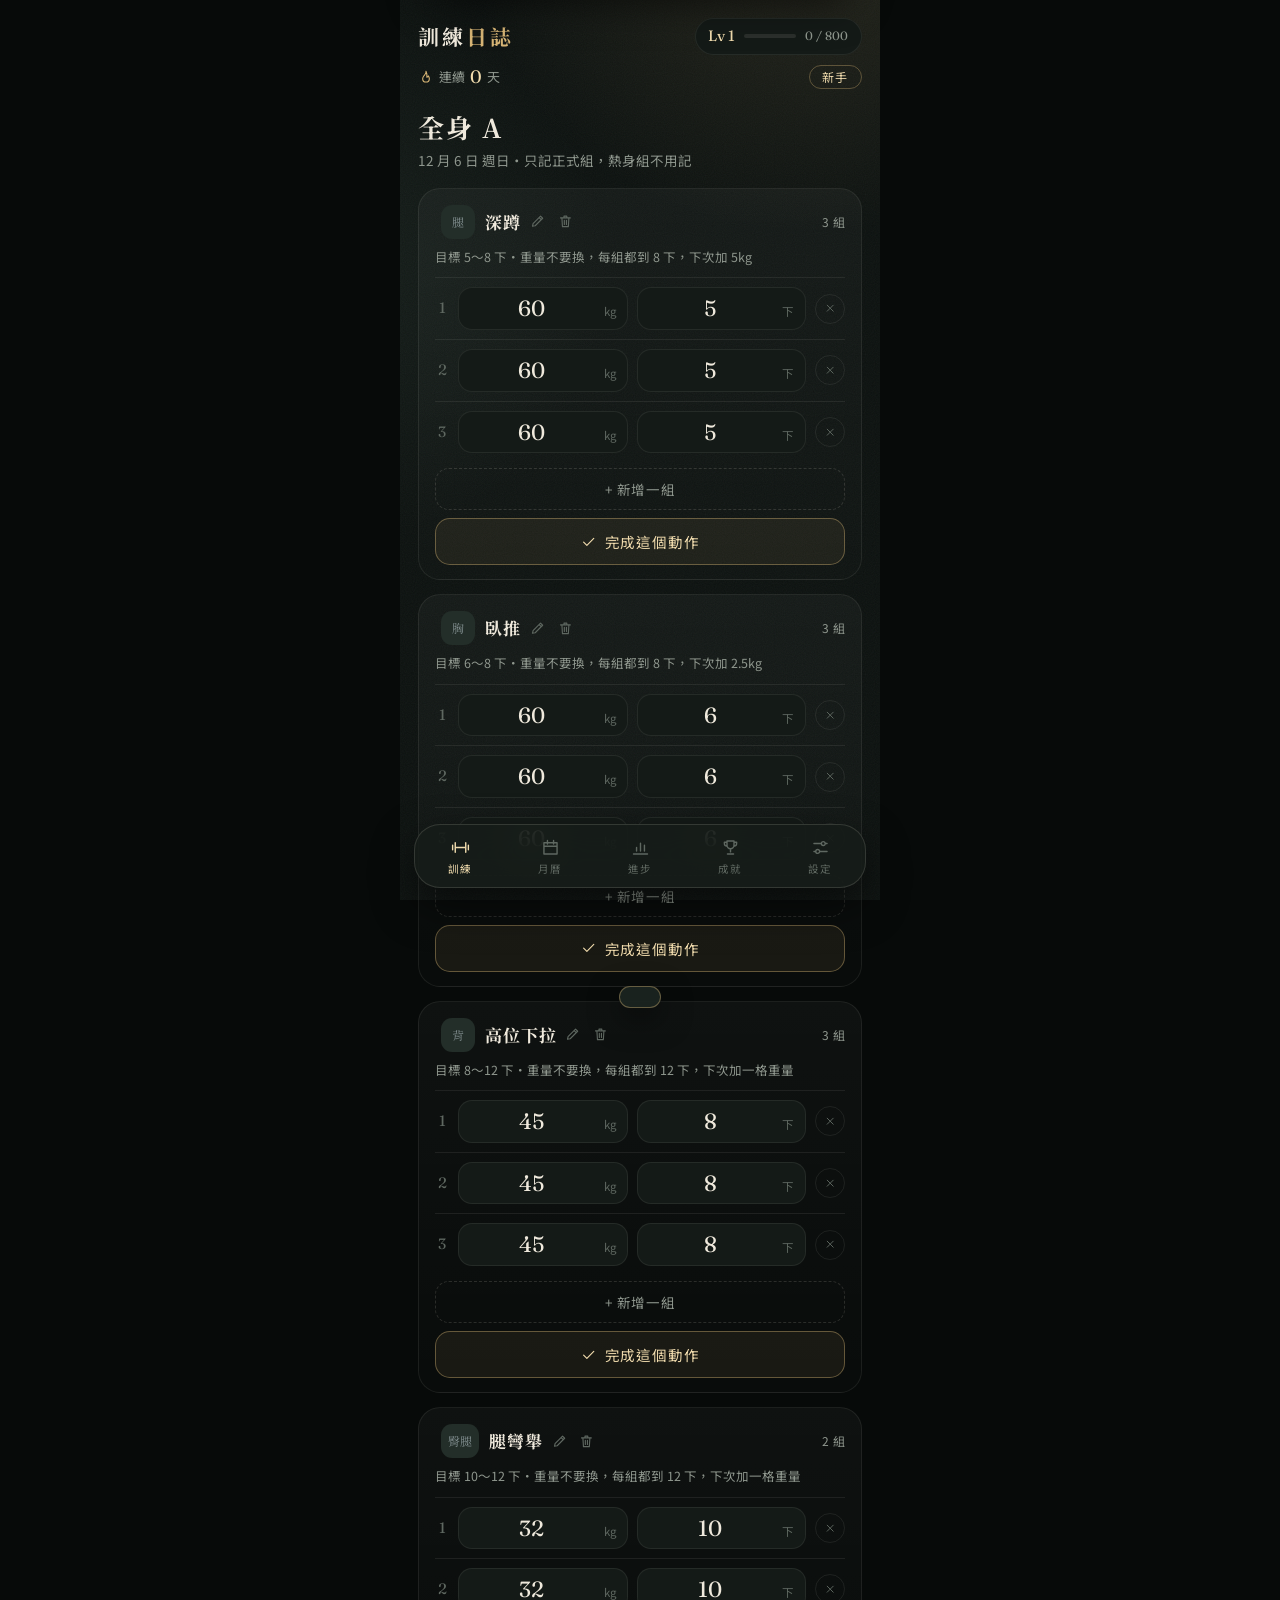
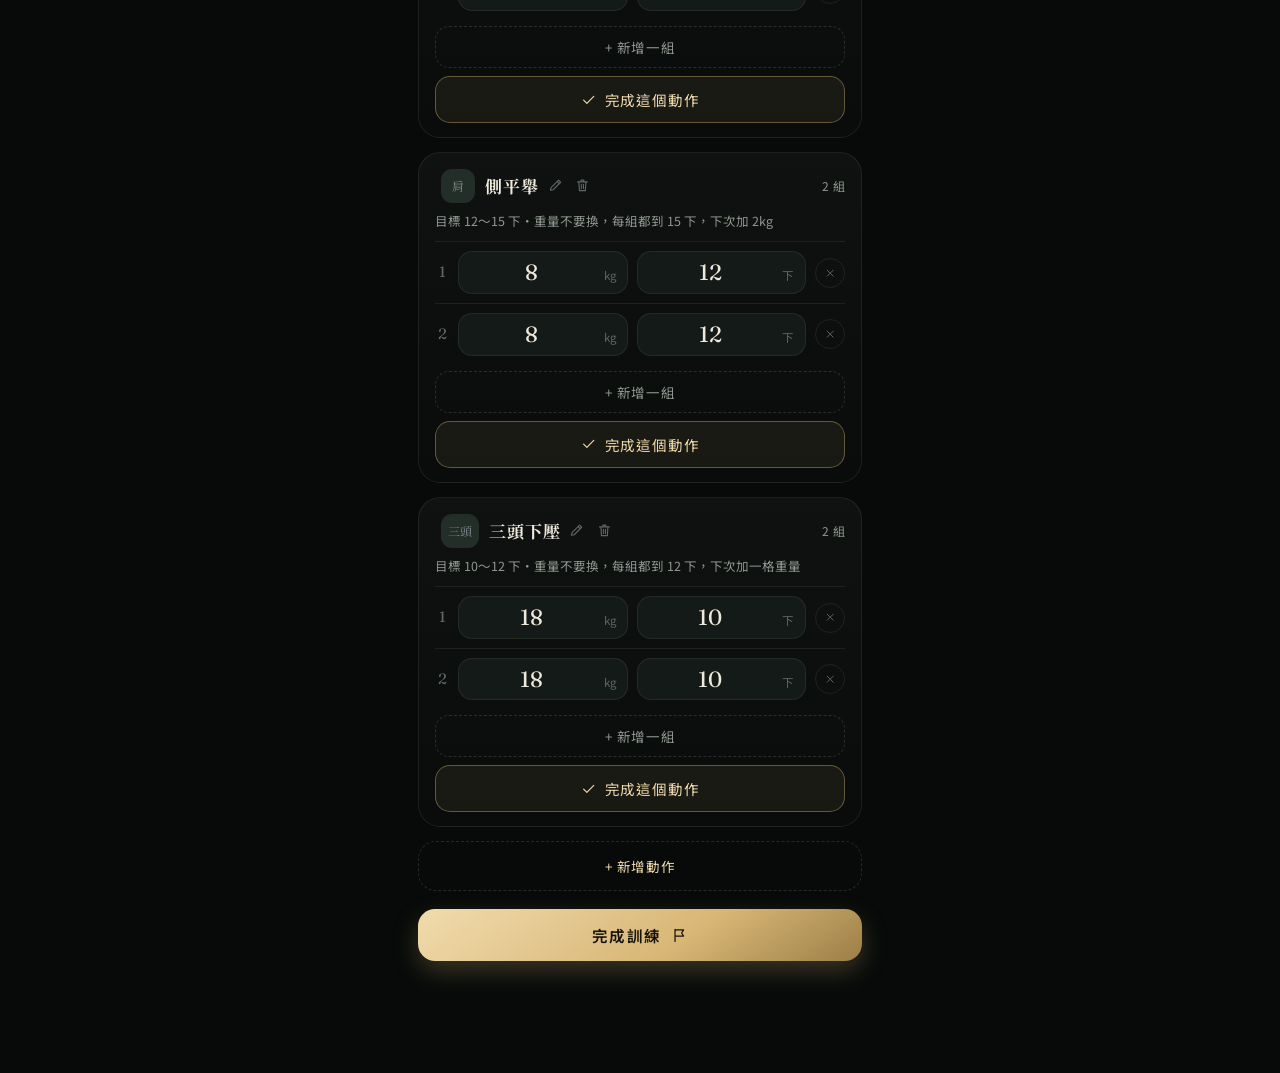
==== commit 4bdab506: "新外觀：跟食光同一套質感（預設），設定頁可切回遊戲版 - 樣式拆成兩塊（css-gb／css-lux），依 gym_theme 只開一塊；紀錄和功能共用 - 質感版：細線圖示、襯線數字、金色點綴；導覽" ====
--- a/deploy/index.html
+++ b/deploy/index.html
@@ -5,6 +5,9 @@
 <meta name="viewport" content="width=device-width, initial-scale=1.0, maximum-scale=1.0, user-scalable=no">
 <title>健身打卡遊戲</title>
 <link href="https://fonts.googleapis.com/css2?family=Noto+Sans+TC:wght@400;500;700&display=swap" rel="stylesheet">
+<link rel="preconnect" href="https://fonts.googleapis.com">
+<link rel="preconnect" href="https://fonts.gstatic.com" crossorigin>
+<link href="https://fonts.googleapis.com/css2?family=Fraunces:opsz,wght@9..144,300;9..144,400;9..144,500&family=Noto+Serif+TC:wght@500;700&display=swap" rel="stylesheet">
 <style>
 @font-face {
   font-family: 'PressStart';
@@ -199,17 +202,28 @@
 .coach-card{background:#e0f8a0;border:3px solid #0f380f;border-radius:4px;box-shadow:4px 4px 0 #306230;padding:12px 14px;margin:0 0 16px;color:#0f380f;font-size:14px;line-height:1.6;}
 .coach-card h4{font-size:16px;margin:0 0 6px;display:flex;align-items:center;gap:6px;}
 .coach-card h5{font-size:12px;margin:12px 0 4px;color:#306230;border-bottom:2px dashed #306230;padding-bottom:2px;}
-.coach-row{display:flex;gap:8px;align-items:baseline;padding:2px 0;}
-.coach-row .nm{flex:0 0 5em;font-weight:700;}
-.coach-row .tg{flex:0 0 4.4em;font-weight:700;white-space:nowrap;}
-.coach-row .dt{flex:1;color:#306230;font-size:12px;}
+.coach-grid{display:grid;grid-template-columns:auto auto auto auto auto 1fr;column-gap:6px;row-gap:5px;align-items:center;font-size:13px;line-height:1.3;}
+.coach-grid .nm{font-weight:700;white-space:nowrap;}
+.coach-grid .tg{font-weight:700;white-space:nowrap;}
+.coach-grid .v{color:#306230;white-space:nowrap;text-align:right;font-size:12px;}
+.coach-grid .ar{color:#306230;font-size:12px;}
+.coach-grid .n{color:#306230;white-space:nowrap;text-align:right;font-size:12px;}
+@media (max-width:345px){.coach-grid{grid-template-columns:auto auto auto auto 1fr;}.coach-grid .n{display:none;}.coach-grid .v:nth-of-type(5n){text-align:left;}}
+.coach-grid .na{grid-column:3 / -1;color:#306230;}
+.coach-kv{display:grid;grid-template-columns:auto auto 1fr;column-gap:12px;row-gap:4px;align-items:baseline;font-size:13px;line-height:1.3;}
+.coach-kv .k{font-weight:700;}
+.coach-kv .a,.coach-kv .b{white-space:nowrap;}
+.coach-kv .b{color:#306230;}
+.coach-kv .full{grid-column:2 / -1;color:#306230;}
+.coach-note{font-size:12px;color:#306230;margin-top:4px;}
 .coach-tip{padding:4px 0 4px 14px;position:relative;}
 .coach-tip::before{content:'▶';position:absolute;left:0;font-size:10px;top:8px;}
 .coach-top{background:#e0f8a0;border:3px solid #0f380f;padding:10px 12px;margin-bottom:12px;color:#0f380f;font-size:14px;line-height:1.6;font-weight:700;}
 .coach-tag{float:right;font-size:12px;padding:1px 8px;border:2px solid #0f380f;background:#e0f8a0;color:#0f380f;}
 .coach-tag.up{background:#0f380f;color:#9bbc0f;}
 .day-header strong{color:#fff;font-size:15px;}
-
+</style>
+<style id="css-gb">
 /* ─── Game Boy theme（四階綠：#0f380f / #306230 / #8bac0f / #9bbc0f）───
    Overrides the base styles above; inline colors in render functions are
    remapped with attribute selectors. */
@@ -407,6 +421,303 @@
 #px-dlg-btns .day-modal-close{flex:1;}
 #px-dlg-btns .px-dlg-no::before{content:'';display:none;}
 </style>
+<style id="css-lux">
+/* ─── 質感外觀（跟飲食 App「食光」同一套語彙）───
+   這一整塊只在 theme-lux 時生效（另一塊 css-gb 會被關掉）。 */
+:root{
+  --bg:#0d1210; --s1:#141a17; --s2:#1b2420; --s3:#232e29;
+  --line:rgba(239,233,220,.08); --line2:rgba(239,233,220,.14);
+  --text:#efe9dc; --muted:#8f978e; --dim:#5f6861;
+  --gold:#d8b676; --gold2:#f1dcae; --gold-d:#9c7f47;
+  --f:#86b8a0; --warn:#e07a6a;
+  --num:"Fraunces","Noto Serif TC",Georgia,serif;
+  --serif:"Noto Serif TC","Songti TC","PMingLiU",serif;
+  --sans:-apple-system,"PingFang TC","Noto Sans TC","Microsoft JhengHei",system-ui,sans-serif;
+  --safe-b:env(safe-area-inset-bottom,0px); --safe-t:env(safe-area-inset-top,0px);
+  color-scheme:dark;
+}
+*{-webkit-tap-highlight-color:transparent;scrollbar-width:none;}
+::-webkit-scrollbar{display:none;}
+html{background:#070a09;}
+body{font-family:var(--sans);background:transparent;color:var(--text);font-size:15px;line-height:1.5;width:100%;max-width:480px;margin:0 auto;overscroll-behavior:none;}
+body::before{content:"";position:fixed;top:0;bottom:0;left:50%;width:min(100%,480px);transform:translateX(-50%);z-index:-2;background-color:var(--bg);
+  background-image:radial-gradient(120% 60% at 85% -10%,rgba(216,182,118,.13),transparent 60%),radial-gradient(90% 50% at -10% 30%,rgba(134,184,160,.07),transparent 60%);}
+body::after{content:"";position:fixed;top:0;bottom:0;left:50%;width:min(100%,480px);transform:translateX(-50%);z-index:-1;pointer-events:none;opacity:.05;
+  background-image:url("data:image/svg+xml,%3Csvg xmlns='http://www.w3.org/2000/svg' width='160' height='160'%3E%3Cfilter id='n'%3E%3CfeTurbulence type='fractalNoise' baseFrequency='.9' numOctaves='2'/%3E%3C/filter%3E%3Crect width='160' height='160' filter='url(%23n)'/%3E%3C/svg%3E");}
+button,input{font-family:inherit;}
+button{cursor:pointer;}
+input[type=number]{-moz-appearance:textfield;appearance:textfield;}
+input[type=number]::-webkit-inner-spin-button,input[type=number]::-webkit-outer-spin-button{-webkit-appearance:none;margin:0;}
+.num{font-family:var(--num);font-variant-numeric:tabular-nums;font-weight:400;letter-spacing:-.01em;}
+.lx-ic{width:1.2em;height:1.2em;flex:none;fill:none;stroke:currentColor;stroke-width:1.6;stroke-linecap:round;stroke-linejoin:round;vertical-align:-.22em;}
+
+/* 進場 */
+.rise>*{animation:lx-rise .55s cubic-bezier(.2,.8,.2,1) both;}
+.rise>*:nth-child(2){animation-delay:.05s}.rise>*:nth-child(3){animation-delay:.1s}.rise>*:nth-child(4){animation-delay:.15s}
+.rise>*:nth-child(5){animation-delay:.2s}.rise>*:nth-child(6){animation-delay:.24s}.rise>*:nth-child(n+7){animation-delay:.28s}
+@keyframes lx-rise{from{opacity:0;transform:translateY(14px)}to{opacity:1;transform:none}}
+@keyframes lx-up{from{transform:translateY(100%)}}
+@keyframes lx-fade{from{opacity:0}}
+
+/* 頁首 */
+#app-header{background:none;border:0;padding:calc(var(--safe-t) + 18px) 18px 6px;}
+#app-title{font-family:var(--serif);font-weight:700;font-size:21px;letter-spacing:.14em;color:var(--text);white-space:nowrap;}
+#app-title i{font-style:normal;color:var(--gold);}
+#xp-area{flex-direction:row;align-items:center;gap:9px;background:var(--s1);border:1px solid var(--line);border-radius:99px;padding:6px 13px 6px 12px;}
+#level-badge{font-family:var(--num);font-size:15px;color:var(--gold2);letter-spacing:0;white-space:nowrap;}
+#xp-row{display:flex;align-items:center;}
+#xp-label{display:none;}
+#xp-bar-wrap{width:52px;height:4px;background:rgba(239,233,220,.1);border-radius:4px;}
+#xp-bar{background:linear-gradient(90deg,var(--gold-d),var(--gold2));border-radius:4px;transition:width .8s cubic-bezier(.2,.8,.2,1);}
+#xp-text{font-family:var(--num);font-size:12px;color:var(--muted);white-space:nowrap;}
+#streak-bar{background:none;padding:4px 18px 2px;display:flex;align-items:center;gap:5px;font-size:13px;color:var(--muted);text-align:left;white-space:nowrap;}
+#streak-bar .lx-ic{color:var(--gold);width:16px;height:16px;}
+#streak-val{font-family:var(--num);font-size:18px;font-weight:400;color:var(--gold2);line-height:1;}
+#title-badge{margin-left:auto;font-size:12px!important;color:var(--gold2)!important;border:1px solid rgba(216,182,118,.35);border-radius:99px;padding:2px 12px;letter-spacing:.14em;}
+
+#main{overflow:visible;padding:10px 18px calc(var(--safe-b) + 112px);}
+#section-map{height:auto;overflow:visible;}
+h1.page{font-family:var(--serif);font-size:26px;font-weight:700;letter-spacing:.06em;margin:6px 0 4px;}
+p.sub{color:var(--muted);font-size:13.5px;margin-bottom:18px;}
+
+/* 導覽列 */
+#bottom-nav{left:50%;right:auto;transform:translateX(-50%);width:min(calc(100% - 28px),452px);bottom:calc(var(--safe-b) + 12px);height:64px;
+  display:grid;grid-template-columns:repeat(5,1fr);align-items:center;
+  background:rgba(22,29,25,.82);backdrop-filter:blur(22px) saturate(1.4);-webkit-backdrop-filter:blur(22px) saturate(1.4);
+  border:1px solid var(--line2);border-radius:26px;box-shadow:0 18px 40px rgba(0,0,0,.55);}
+#nav-diet{display:none;}
+#nav-workout{order:1}#nav-map{order:2}#nav-progress{order:3}#nav-achievements{order:4}#nav-settings{order:5}
+.nav-btn{color:var(--dim);font-family:var(--sans);gap:3px;padding:0;height:100%;justify-content:center;}
+.nav-btn span{font-size:10.5px;letter-spacing:.08em;}
+.nav-btn .lx-ic{width:21px;height:21px;}
+.nav-btn.active{color:var(--gold2);}
+
+/* 卡片 */
+.card,.ex-card,.coach-card,.coach-ex{background:linear-gradient(180deg,rgba(255,255,255,.035),rgba(255,255,255,.012));border:1px solid var(--line);border-radius:22px;padding:18px;margin:0 0 14px;position:relative;}
+.card h3{font-size:12.5px;font-weight:500;color:var(--muted);letter-spacing:.12em;margin-bottom:12px;display:flex;justify-content:space-between;align-items:center;gap:8px;}
+.card h3 span{display:flex;align-items:center;gap:7px;}
+.card h3 .lx-ic{color:var(--gold);}
+.card h3 em{font-style:normal;color:var(--gold);letter-spacing:.02em;font-family:var(--num);font-size:14px;}
+
+/* 訓練頁 */
+.ex-card{padding:16px 16px 14px;}
+.ex-name{margin-bottom:8px;font-size:17px;font-weight:700;font-family:var(--serif);letter-spacing:.05em;color:var(--text);}
+.ex-name span[id^=exname]{font-size:17px;font-weight:700;color:var(--text);margin-left:0;min-width:0;}
+.lx-part{flex:none;min-width:34px;height:34px;padding:0 7px;border-radius:11px;background:var(--s2);color:var(--gold);display:grid;place-items:center;font-size:13px;font-family:var(--serif);font-weight:500;letter-spacing:0;margin-right:10px;white-space:nowrap;}
+.ex-ic-btn{color:var(--dim)!important;font-size:14px!important;padding:4px 3px;margin-left:5px!important;display:grid;place-items:center;flex:none;}
+.ex-count{color:var(--muted)!important;font-family:var(--sans);font-size:12px!important;letter-spacing:.04em;white-space:nowrap;padding-left:8px;}
+.ex-goal{font-size:12.5px;line-height:1.65;color:var(--muted);padding:0 0 10px;}
+.ex-goal b{color:var(--gold2);font-weight:500;font-family:var(--num);font-size:14.5px;}
+.ex-goal.up{color:var(--gold2);font-weight:400;}
+.set-row{background:none;border-top:1px solid var(--line);border-radius:0;padding:9px 0;margin:0;gap:9px;}
+.set-num{font-family:var(--num);font-size:15px;color:var(--dim);width:14px;}
+.set-inp{display:flex;align-items:baseline;gap:5px;background:var(--s1);border:1px solid var(--line);border-radius:14px;padding:6px 11px 6px 6px;transition:border-color .2s;}
+.set-inp:focus-within{border-color:rgba(216,182,118,.5);}
+.set-inp label{order:2;margin:0;font-size:11.5px;color:var(--dim);white-space:nowrap;flex:none;}
+.set-inp input{order:1;flex:1;min-width:0;width:100%;background:none;border:0;border-radius:0;color:var(--text);font-family:var(--num);font-size:22px;line-height:1.3;text-align:center;padding:0;outline:0;}
+.set-del{width:30px!important;height:30px!important;background:none!important;border:1px solid var(--line)!important;color:var(--dim)!important;font-size:12px!important;}
+.add-set-btn{border:1px dashed var(--line2);border-radius:14px;color:var(--muted);font-family:var(--sans);font-size:13.5px;padding:10px;margin-top:6px;letter-spacing:.04em;}
+.add-set-btn:hover{border-color:var(--line2);color:var(--muted);}
+.add-set-btn:active{background:var(--s2);}
+.add-ex-btn{width:100%!important;margin:0 0 14px!important;background:none!important;border:1px dashed var(--line2)!important;color:var(--gold2)!important;font-weight:400!important;padding:14px;border-radius:18px;}
+.ex-done-btn{width:100%;padding:12px;margin-top:8px;border:1px solid rgba(216,182,118,.4);border-radius:15px;background:rgba(216,182,118,.08);color:var(--gold2);font-size:14.5px;font-family:var(--sans);letter-spacing:.06em;display:flex;align-items:center;justify-content:center;gap:7px;}
+.ex-done-btn:active{background:rgba(216,182,118,.2);}
+.ex-done-btn.undo{background:none;border-color:var(--line2);color:var(--muted);}
+.ex-card.done.collapsed{padding:13px 16px;cursor:pointer;border-radius:18px;background:var(--s1);margin-bottom:10px;}
+.ex-done-row{display:flex;align-items:center;gap:8px;}
+.ex-done-row .lx-ic{color:var(--f);}
+.ex-done-row b{font-size:14.5px;font-weight:500;white-space:nowrap;}
+.ex-done-sum{font-family:var(--num);font-size:13px;color:var(--muted);margin-left:auto;text-align:right;}
+#complete-btn-wrap{padding:4px 0 0;}
+#complete-btn,.coach-close-btn,.lvl-btn,.lx-btn{display:flex;align-items:center;justify-content:center;gap:8px;width:100%;padding:15px;border:0;border-radius:17px;
+  background:linear-gradient(145deg,var(--gold2),var(--gold) 60%,var(--gold-d));color:#17130a;font-family:var(--sans);font-weight:600;font-size:15.5px;letter-spacing:.1em;box-shadow:0 10px 26px rgba(216,182,118,.25);}
+#complete-btn:active,.coach-close-btn:active,.lvl-btn:active,.lx-btn:active{transform:scale(.985);}
+.lx-btn{margin-top:10px;}
+.lx-btn.ghost{background:none;border:1px solid var(--line2);color:var(--text);box-shadow:none;font-weight:400;font-size:14.5px;letter-spacing:.06em;padding:13px;}
+.lx-btn.danger{background:none;border:1px solid rgba(224,122,106,.35);color:var(--warn);box-shadow:none;font-weight:400;font-size:14.5px;letter-spacing:.06em;padding:13px;}
+.lx-btn.ghost:active{background:var(--s2);}
+
+/* 彈窗 */
+#day-modal,#part-modal,#px-dlg{position:fixed;inset:0;background:rgba(4,6,5,.62);backdrop-filter:blur(3px);-webkit-backdrop-filter:blur(3px);display:none;align-items:flex-end;justify-content:center;}
+#px-dlg{z-index:10001;}
+#day-modal.show,#part-modal.show,#px-dlg.show{display:flex;animation:lx-fade .25s both;}
+.day-modal-box{width:100%;max-width:480px;max-height:86vh;overflow-y:auto;background:linear-gradient(180deg,#1a221e,#131916);border:1px solid var(--line2);border-bottom:0;border-radius:28px 28px 0 0;padding:24px 20px calc(var(--safe-b) + 22px);animation:lx-up .38s cubic-bezier(.2,.9,.2,1) both;}
+.day-modal-date{font-family:var(--serif);font-size:20px;font-weight:700;letter-spacing:.06em;color:var(--text);margin-bottom:12px;}
+.day-modal-ex{border-top:1px solid var(--line);padding:11px 0;margin:0;}
+.day-modal-ex-name{font-size:14.5px;font-weight:500;color:var(--text);margin-bottom:4px;}
+.day-modal-set{font-size:12.5px;color:var(--muted);padding:2px 0;}
+#day-modal-body [style*="color:#f39c12"]{color:var(--gold)!important;letter-spacing:.12em;font-size:12.5px!important;}
+#day-modal-body [style*="color:#7f8c8d"]{color:var(--muted)!important;}
+.day-modal-close{width:100%;padding:14px;border-radius:17px;border:1px solid var(--line2);background:none;color:var(--text);font-family:var(--sans);font-size:15px;letter-spacing:.06em;margin-top:16px;}
+.day-modal-close:active{background:var(--s2);}
+#px-dlg-msg{font-size:15px;line-height:1.75;white-space:pre-wrap;word-break:break-all;color:var(--text);}
+#px-dlg-inp{display:none;width:100%;margin-top:14px;background:var(--s1);border:1px solid var(--line2);border-radius:15px;padding:13px 14px;font-size:16px;color:var(--text);outline:0;}
+#px-dlg-inp:focus{border-color:rgba(216,182,118,.5);}
+#px-dlg-btns{display:flex;gap:10px;}
+#px-dlg-btns .day-modal-close{flex:1;}
+#px-dlg-btns .day-modal-close:not(.px-dlg-no){border:0;background:linear-gradient(145deg,var(--gold2),var(--gold) 60%,var(--gold-d));color:#17130a;font-weight:600;box-shadow:0 10px 26px rgba(216,182,118,.25);}
+#part-grid{gap:10px;}
+.part-btn{padding:16px 4px;border-radius:16px;border:1px solid var(--line);background:var(--s1);color:var(--text);font-family:var(--serif);font-size:15px;letter-spacing:.06em;}
+.part-btn:active{border-color:var(--gold);color:var(--gold2);}
+
+#toast{top:calc(var(--safe-t) + 16px);background:rgba(27,36,32,.96);color:var(--gold2);border:1px solid rgba(216,182,118,.4);border-radius:99px;font-weight:500;font-size:13.5px;padding:10px 20px;white-space:nowrap;box-shadow:0 10px 30px rgba(0,0,0,.5);transform:translateX(-50%) translateY(-110px);transition:transform .4s cubic-bezier(.2,.9,.2,1);}
+#toast.show{transform:translateX(-50%) translateY(0);}
+#ach-notif{top:calc(var(--safe-t) + 14px);right:auto;left:50%;width:min(calc(100% - 28px),420px);transform:translate(-50%,-160%);transition:transform .5s cubic-bezier(.2,.9,.2,1);
+  background:linear-gradient(180deg,#1f2823,#151c18);border:1px solid rgba(216,182,118,.45);border-radius:20px;padding:14px 16px;box-shadow:0 18px 40px rgba(0,0,0,.6);}
+#ach-notif.show{right:auto;transform:translate(-50%,0);}
+.ach-notif-inner{gap:13px;}
+.ach-notif-label{font-family:var(--sans);font-size:11.5px;color:var(--gold);letter-spacing:.14em;display:flex;align-items:center;gap:5px;margin-bottom:2px;}
+.ach-notif-name{font-family:var(--serif);font-size:16px;font-weight:700;color:var(--text);letter-spacing:.05em;}
+.ach-notif-desc{font-size:12px;color:var(--muted);}
+
+/* 練完的教練分析 */
+#coach-overlay{left:50%;right:auto;width:min(100%,480px);transform:translateX(-50%);background:var(--bg);
+  background-image:radial-gradient(120% 40% at 85% 0,rgba(216,182,118,.13),transparent 60%);}
+#coach-overlay.show{animation:lx-fade .3s both;}
+.coach-header{background:none;font-family:var(--serif);font-size:24px;font-weight:700;color:var(--text);letter-spacing:.08em;padding:calc(var(--safe-t) + 26px) 18px 6px;text-align:left;display:flex;align-items:center;gap:9px;}
+.coach-header .lx-ic{color:var(--gold);width:22px;height:22px;}
+.coach-body{padding:12px 18px 0;}
+.coach-top{background:linear-gradient(160deg,rgba(216,182,118,.14),transparent);border:1px solid rgba(216,182,118,.4);border-radius:18px;padding:14px 16px;margin-bottom:14px;color:var(--text);font-size:14px;line-height:1.75;font-weight:400;}
+.coach-ex{border-radius:18px;padding:15px 16px;margin-bottom:12px;}
+.coach-ex-name{font-family:var(--serif);font-size:16px;font-weight:700;color:var(--text);letter-spacing:.05em;margin-bottom:6px;}
+.coach-tag{float:right;font-family:var(--sans);font-weight:400;font-size:11.5px;padding:2px 10px;border:1px solid var(--line2);border-radius:99px;background:none;color:var(--muted);letter-spacing:.06em;}
+.coach-tag.up{color:var(--f);border-color:rgba(134,184,160,.45);background:rgba(134,184,160,.1);}
+.coach-tag.down{color:var(--warn);border-color:rgba(224,122,106,.4);background:rgba(224,122,106,.08);}
+.coach-tag.hold{color:var(--gold2);border-color:rgba(216,182,118,.4);}
+.coach-sets{font-size:12.5px;color:var(--muted);line-height:1.8;margin-bottom:10px;}
+.coach-advice{border-radius:13px;font-size:13.5px;font-weight:400;line-height:1.6;padding:10px 13px;background:var(--s1);border:1px solid var(--line);color:var(--text);}
+.advice-up{background:rgba(134,184,160,.08);border-color:rgba(134,184,160,.3);color:#bcdccb;}
+.advice-hold{background:rgba(216,182,118,.06);border-color:rgba(216,182,118,.25);color:var(--gold2);}
+.advice-down{background:rgba(224,122,106,.08);border-color:rgba(224,122,106,.25);color:#e9b3a8;}
+.coach-footer{padding:8px 18px calc(var(--safe-b) + 22px);}
+
+/* 進步頁：教練總評 */
+.coach-card{color:var(--text);font-size:13.5px;line-height:1.6;box-shadow:none;overflow:hidden;}
+.coach-card::after{content:"";position:absolute;right:-60px;top:-60px;width:200px;height:200px;border-radius:50%;background:radial-gradient(circle,rgba(216,182,118,.16),transparent 70%);pointer-events:none;}
+.coach-card h4{font-family:var(--serif);font-size:18px;letter-spacing:.08em;margin:0 0 6px;display:flex;align-items:center;gap:8px;}
+.coach-card h4 .lx-ic{color:var(--gold);}
+.coach-card>div[style]{color:var(--gold2);font-weight:500!important;font-size:14.5px;}
+.coach-card h5{font-size:12px;font-weight:500;color:var(--muted);letter-spacing:.12em;border:0;border-top:1px solid var(--line);margin:14px 0 9px;padding:12px 0 0;}
+.coach-grid{font-size:13px;row-gap:7px;column-gap:7px;}
+.coach-grid .nm{font-weight:500;}
+.coach-grid .tg{font-weight:400;color:var(--gold2);font-size:12.5px;}
+.coach-grid .tg.up{color:var(--f);}
+.coach-grid .tg.down{color:var(--warn);}
+.coach-grid .v{color:var(--muted);font-family:var(--num);font-size:13px;}
+.coach-grid .ar,.coach-grid .n,.coach-grid .na{color:var(--dim);}
+.coach-kv{font-size:13px;row-gap:6px;}
+.coach-kv .k{font-weight:400;color:var(--muted);}
+.coach-kv .b,.coach-kv .full,.coach-note{color:var(--muted);}
+.coach-tip{padding:4px 0 4px 15px;}
+.coach-tip::before{content:'';width:5px;height:5px;border-radius:50%;background:var(--gold);top:13px;font-size:0;}
+
+/* 進步頁：各動作 */
+.sec{font-size:12px;color:var(--muted);letter-spacing:.14em;margin:20px 2px 10px;}
+.pg h3{margin-bottom:10px;}
+.pg h3 b{font-family:var(--serif);font-size:16px;font-weight:700;color:var(--text);letter-spacing:.05em;}
+.pg h3 em{font-family:var(--sans);font-size:12px;padding:2px 10px;border-radius:99px;border:1px solid var(--line2);color:var(--muted);white-space:nowrap;display:flex;align-items:center;gap:3px;}
+.pg h3 em.up{color:var(--f);border-color:rgba(134,184,160,.45);background:rgba(134,184,160,.1);}
+.pg h3 em.down{color:var(--warn);border-color:rgba(224,122,106,.4);background:rgba(224,122,106,.08);}
+.pg-row{display:flex;align-items:center;gap:14px;}
+.pg-row>div{border-left:2px solid var(--line2);padding-left:11px;}
+.pg-row>div.g{border-color:var(--gold);}
+.pg-row small{display:block;font-size:11.5px;color:var(--muted);letter-spacing:.06em;}
+.pg-row .num{font-size:24px;line-height:1.25;display:block;}
+.pg-row div.g .num{color:var(--gold2);}
+.pg-row .num u{text-decoration:none;font-family:var(--sans);font-size:11px;color:var(--dim);margin-left:3px;}
+.pg-row i{font-style:normal;color:var(--dim);font-size:15px;}
+.pg-bars{display:flex;align-items:flex-end;gap:7px;overflow-x:auto;margin-top:14px;padding-top:12px;border-top:1px solid var(--line);}
+.pg-bars .col{flex:none;width:34px;display:flex;flex-direction:column;align-items:center;gap:4px;}
+.pg-bars .col b{font-family:var(--num);font-weight:400;font-size:12px;color:var(--muted);}
+.pg-bars .col i{display:block;width:7px;border-radius:7px;background:rgba(216,182,118,.35);}
+.pg-bars .col:last-child i{background:linear-gradient(180deg,var(--gold2),var(--gold-d));}
+.pg-bars .col:last-child b{color:var(--gold2);}
+.pg-bars .col small{font-size:10px;color:var(--dim);white-space:nowrap;}
+.pg-none{font-size:12px;color:var(--dim);margin-top:12px;padding-top:11px;border-top:1px solid var(--line);}
+.lx-empty{text-align:center;color:var(--muted);padding:60px 10px;font-size:14px;line-height:1.9;}
+
+/* 月曆 */
+.stat2{display:grid;grid-template-columns:1fr 1fr 1fr;gap:10px;margin-bottom:14px;}
+.stat2 div{background:var(--s1);border:1px solid var(--line);border-radius:18px;padding:13px 12px;}
+.stat2 small{font-size:11.5px;color:var(--muted);letter-spacing:.06em;display:block;white-space:nowrap;}
+.stat2 .num{font-size:25px;}
+.stat2 .num u{text-decoration:none;font-family:var(--sans);font-size:11px;color:var(--dim);margin-left:3px;}
+.stat2 div.g{border-color:rgba(216,182,118,.4);background:linear-gradient(160deg,rgba(216,182,118,.14),transparent);}
+.stat2 div.g .num{color:var(--gold2);}
+.cal-head{display:flex;align-items:center;justify-content:space-between;margin-bottom:12px;}
+.cal-head b{font-family:var(--serif);font-size:17px;letter-spacing:.08em;}
+.cal-head button{width:34px;height:34px;border-radius:50%;border:1px solid var(--line);background:none;color:var(--muted);font-size:18px;line-height:1;}
+.cal-head button:active{background:var(--s3);}
+.cal-grid{display:grid;grid-template-columns:repeat(7,1fr);gap:5px;}
+.cal-dow{font-size:11px;color:var(--dim);text-align:center;padding:2px 0 5px;letter-spacing:.1em;}
+.cal-d{aspect-ratio:1/1.14;border-radius:12px;display:flex;flex-direction:column;align-items:center;justify-content:center;font-family:var(--num);font-size:15px;line-height:1.2;color:var(--muted);border:1px solid transparent;}
+.cal-d.fut{color:var(--dim);opacity:.6;}
+.cal-d.today{border-color:var(--line2);color:var(--text);}
+.cal-d.on{background:linear-gradient(160deg,rgba(216,182,118,.24),rgba(216,182,118,.06));border-color:rgba(216,182,118,.4);color:var(--gold2);cursor:pointer;}
+.cal-d.on.today{border-color:var(--gold);}
+.cal-d small{font-family:var(--sans);font-size:9.5px;color:var(--gold);white-space:nowrap;}
+.cal-legend{display:flex;gap:16px;font-size:11.5px;color:var(--muted);margin-top:14px;}
+.cal-legend span{display:flex;align-items:center;gap:6px;}
+.cal-legend i{width:10px;height:10px;border-radius:4px;border:1px solid var(--line2);}
+.cal-legend i.on{background:rgba(216,182,118,.3);border-color:rgba(216,182,118,.5);}
+
+/* 成就 */
+.hero{overflow:hidden;display:flex;align-items:center;gap:18px;padding:20px 18px;}
+.hero::after{content:"";position:absolute;right:-60px;top:-60px;width:200px;height:200px;border-radius:50%;background:radial-gradient(circle,rgba(216,182,118,.16),transparent 70%);pointer-events:none;}
+.ring{position:relative;width:104px;height:104px;flex:none;}
+.ring svg{width:100%;height:100%;transform:rotate(-90deg);}
+.ring circle{fill:none;stroke-width:6;stroke-linecap:round;}
+.ring .bg{stroke:rgba(239,233,220,.07);}
+.ring .fg{stroke:var(--gold);}
+.ring .mid{position:absolute;inset:0;display:flex;flex-direction:column;align-items:center;justify-content:center;}
+.ring .mid .num{font-size:32px;line-height:1.05;font-weight:300;}
+.ring .mid span{font-size:11px;color:var(--dim);}
+.hero-t small{display:block;font-size:11.5px;color:var(--muted);letter-spacing:.16em;}
+.hero-t b{display:block;font-family:var(--serif);font-size:26px;letter-spacing:.14em;color:var(--gold2);margin:2px 0 6px;}
+.hero-t span{font-size:12px;color:var(--muted);}
+.hero-t span .num{font-size:14px;color:var(--text);}
+.ach-list{padding:16px 16px 6px;}
+.ach-row{display:flex;align-items:center;gap:12px;padding:10px 0;border-top:1px solid var(--line);}
+.medal{width:36px;height:36px;border-radius:50%;flex:none;display:grid;place-items:center;border:1px solid var(--line2);color:var(--dim);font-size:15px;}
+.ach-row.on .medal,.medal.on{border-color:transparent;background:linear-gradient(145deg,var(--gold2),var(--gold) 55%,var(--gold-d));color:#17130a;box-shadow:0 6px 16px rgba(216,182,118,.22);}
+.ach-row .n{flex:1;min-width:0;}
+.ach-row .n b{display:block;font-weight:500;font-size:14.5px;color:var(--dim);}
+.ach-row.on .n b{color:var(--text);}
+.ach-row .n small{display:block;font-size:11.5px;color:var(--dim);}
+.ach-row.on .n small{color:var(--muted);}
+.ach-row>.lx-ic{color:var(--dim);opacity:.7;font-size:13px;}
+.ach-row.on>.lx-ic{color:var(--f);opacity:1;}
+
+/* 設定 */
+.seg{display:flex;background:var(--s1);border:1px solid var(--line);border-radius:14px;padding:3px;gap:3px;}
+.seg button{flex:1;padding:10px 4px;border:0;border-radius:11px;background:none;font-size:13.5px;color:var(--muted);transition:all .2s;}
+.seg button.on{background:var(--s3);color:var(--gold2);box-shadow:inset 0 0 0 1px var(--line2);}
+.lx-box{background:var(--s1);border:1px solid var(--line);border-radius:15px;padding:12px 14px;font-size:14px;line-height:1.7;color:var(--text);}
+.lx-box strong{color:var(--gold2);font-weight:500;}
+.lx-box [style*="color:#f39c12"]{color:var(--gold2)!important;font-weight:500;}
+.lx-box [style*="color:#7f8c8d"]{color:var(--muted)!important;}
+.lx-box small,.note{font-size:12px;color:var(--muted);}
+.note{line-height:1.7;margin:10px 2px 4px;color:var(--dim);}
+
+/* 升級 */
+#lvl-overlay{background:rgba(7,10,9,.9);backdrop-filter:blur(6px);-webkit-backdrop-filter:blur(6px);gap:28px;}
+#lvl-overlay.show{animation:lx-fade .3s both;}
+.lvl-title{font-family:var(--serif);text-align:center;color:var(--text);line-height:1.2;}
+.lvl-title small{display:block;font-family:var(--sans);font-size:13px;letter-spacing:.4em;text-indent:.4em;color:var(--gold);margin-bottom:8px;}
+.lvl-title b{display:block;font-family:var(--num);font-weight:300;font-size:76px;color:var(--gold2);letter-spacing:-.01em;}
+.lvl-btn{width:auto;min-width:190px;padding:14px 48px;}
+
+/* 提示訊息放在導覽列上方，不跟上面的成就通知、教練標題打架 */
+#toast{top:auto;bottom:calc(var(--safe-b) + 92px);transform:translateX(-50%) translateY(200px);}
+#toast.show{transform:translateX(-50%) translateY(0);}
+.lx-part{background:var(--s3);color:var(--gold2);}
+</style>
+<script>
+// 外觀：預設質感版（lux），設定頁可切回遊戲版（gb）。只開其中一塊樣式。
+(function(){var t='lux';try{if(localStorage.getItem('gym_theme')==='gb')t='gb';}catch(e){}
+document.documentElement.className='theme-'+t;
+document.getElementById(t==='lux'?'css-gb':'css-lux').media='not all';})();
+</script>
 </head>
 <body>
 
@@ -532,6 +843,9 @@
 const GYM_DIET      = 'gym_diet'; // last synced diet summary {goal,tk,tp,days:{date:[kcal,p,c,f]},w:{date:kg}}
 const GYM_SFX       = 'gym_sfx'; // '0' = sound effects off (default on); device setting, not in backups
 
+const GYM_THEME     = 'gym_theme'; // 'gb' = Game Boy look, anything else = lux (default); device setting, not in backups
+const LUX = document.documentElement.classList.contains('theme-lux');
+
 const XP_PER_SET   = 3;
 const XP_COMPLETE  = 50;
 const XP_DELOAD    = 80;
@@ -719,6 +1033,10 @@
   const sched = getCurrentSchedule();
   currentDay = sched.day || 1;
 
+  if(LUX){
+    document.getElementById('app-title').innerHTML = '訓練<i>日誌</i>';
+    document.querySelector('#nav-map span:last-child').textContent = '月曆';
+  }
   document.querySelectorAll('[data-px]').forEach(el=>{ el.innerHTML = pxIcon(el.dataset.px, 1); });
   document.querySelectorAll('[data-pxnav]').forEach(el=>{ el.innerHTML = pxNavIcon(el.dataset.pxnav); });
   loadDraft();
@@ -807,15 +1125,15 @@
 
 // ─── Header ──────────────────────────────────────────────────
 function renderHeader(){
-  document.getElementById('level-badge').textContent = 'LV.'+gameState.level;
+  document.getElementById('level-badge').textContent = (LUX ? 'Lv ' : 'LV.')+gameState.level;
   const xpInLevel = gameState.xp - (gameState.level-1)*XP_PER_LEVEL;
   const pct = Math.min(100,(xpInLevel/XP_PER_LEVEL)*100);
   document.getElementById('xp-bar').style.width = pct+'%';
   const xpDisplay = Math.min(xpInLevel, XP_PER_LEVEL);
-  document.getElementById('xp-text').textContent = (gameState.level>=MAX_LEVEL ? 'MAX' : xpDisplay+' / '+XP_PER_LEVEL+' XP');
+  document.getElementById('xp-text').textContent = (gameState.level>=MAX_LEVEL ? 'MAX' : LUX ? xpDisplay+' / '+XP_PER_LEVEL : xpDisplay+' / '+XP_PER_LEVEL+' XP');
   const lapsed = gameState.lastDate && dateDiffDays(gameState.lastDate, todayStr()) > STREAK_MAX_GAP+1;
   document.getElementById('streak-val').textContent = lapsed ? 0 : gameState.streak;
-  document.getElementById('title-badge').textContent = '【'+getTitle()+'】';
+  document.getElementById('title-badge').textContent = LUX ? getTitle() : '【'+getTitle()+'】';
 }
 
 // ─── Section routing ─────────────────────────────────────────
@@ -826,6 +1144,12 @@
     document.getElementById('nav-'+s).classList.toggle('active', s===sec);
   });
   renderAll();
+  if(LUX){
+    const el = document.getElementById('section-'+sec);
+    el.classList.remove('rise'); void el.offsetWidth; el.classList.add('rise');
+    clearTimeout(showSection.t); showSection.t = setTimeout(()=>el.classList.remove('rise'), 900);
+    window.scrollTo(0,0);
+  }
 }
 
 function renderAll(){
@@ -973,12 +1297,13 @@
 }
 // Single-colour version for the nav bar: outline pixels (K/D) take currentColor, fills stay transparent
 function pxNavIcon(name){
+  if(LUX) return lxIcon(name);
   const g = PX_ICONS[name]; if(!g) return '';
   let r='';
   g.forEach((row,y)=>{ for(let x=0;x<row.length;x++){ if(row[x]==='K'||row[x]==='D') r += '<rect x="'+x+'" y="'+y+'" width="1" height="1"/>'; } });
   return '<svg class="px" width="24" height="24" viewBox="0 0 16 16" fill="currentColor" shape-rendering="crispEdges">'+r+'</svg>';
 }
-function pxIcon(name, scale){ return PX_ICONS[name] ? pxSVG(PX_ICONS[name], scale||1) : ''; }
+function pxIcon(name, scale){ if(LUX) return lxIcon(name); return PX_ICONS[name] ? pxSVG(PX_ICONS[name], scale||1) : ''; }
 
 // Achievement emoji -> pixel tile (two icons side by side for doubled emojis)
 function achIconHTML(emoji){
@@ -1454,6 +1779,7 @@
 
 // Tile icon for an exercise card: exercise sprite, else body-part figure
 function exIconHTML(ex){
+  if(LUX) return '<span class="lx-part">'+(LX_PART[getExPart(ex)]||'練')+'</span>';
   const hit = EX_SPRITES[ex.name] ? ex.name : (SPRITE_KEYWORDS.find(([kw])=>ex.name.indexOf(kw)>=0)||[])[1];
   const inner = hit ? spriteSVG(EX_SPRITES[hit],2) : bodyIconSVG(getExPart(ex),2);
   return '<span class="ex-tile">'+inner+'</span>';
@@ -1495,7 +1821,7 @@
 function openPartPicker(cb){
   partPickCallback = cb;
   document.getElementById('part-grid').innerHTML = Object.keys(BODY_PARTS).map(k=>
-    '<button class="part-btn" onclick="pickPart(\''+k+'\')">'+bodyIconSVG(k,2)+'<span>'+BODY_PARTS[k].label+'</span></button>'
+    '<button class="part-btn" onclick="pickPart(\''+k+'\')">'+(LUX?'':bodyIconSVG(k,2))+'<span>'+BODY_PARTS[k].label+'</span></button>'
   ).join('');
   document.getElementById('part-modal').classList.add('show');
 }
@@ -1515,10 +1841,11 @@
   const sched = getCurrentSchedule();
 
   let html = '';
-  html += renderDayTabsHTML(sched);
+  if(!LUX) html += renderDayTabsHTML(sched);
 
   const dayInfo = WEEK_CYCLE.find(w=>w.day===currentDay) || WEEK_CYCLE[0];
-  html += '<div class="day-header"><strong>'+escHtml(dayInfo.label)+'</strong><div class="day-note">只記正式組，熱身組不用記</div></div>';
+  if(LUX) html += lxWorkoutHead();
+  else html += '<div class="day-header"><strong>'+escHtml(dayInfo.label)+'</strong><div class="day-note">只記正式組，熱身組不用記</div></div>';
   html += '<div id="ex-list">'+renderExercisesHTML()+'</div>';
   html += '<div id="complete-btn-wrap"><button id="complete-btn" onclick="completeWorkout()">完成訓練 '+pxIcon('flag',1)+'</button></div>';
 
@@ -1563,9 +1890,9 @@
     html += '<div class="ex-name" style="display:flex;align-items:center;">'+
       exIconHTML(ex)+
       '<span id="exname-'+ei+'">'+escHtml(ex.name)+'</span>'+
-      '<button onclick="editExName('+ei+')" style="background:none;border:none;color:#7f8c8d;font-size:12px;cursor:pointer;margin-left:6px;" title="改名">'+pxIcon('pencil',1)+'</button>'+
-      '<button onclick="removeExercise('+ei+')" style="background:none;border:none;color:#e74c3c;font-size:12px;cursor:pointer;margin-left:2px;" title="刪除動作">'+pxIcon('trash',1)+'</button>'+
-      '<span style="font-size:12px;font-weight:400;color:#7f8c8d;margin-left:auto;">'+sess.length+' 組</span>'+
+      '<button class="ex-ic-btn" onclick="editExName('+ei+')" style="background:none;border:none;color:#7f8c8d;font-size:12px;cursor:pointer;margin-left:6px;" title="改名">'+pxIcon('pencil',1)+'</button>'+
+      '<button class="ex-ic-btn" onclick="removeExercise('+ei+')" style="background:none;border:none;color:#e74c3c;font-size:12px;cursor:pointer;margin-left:2px;" title="刪除動作">'+pxIcon('trash',1)+'</button>'+
+      '<span class="ex-count" style="font-size:12px;font-weight:400;color:#7f8c8d;margin-left:auto;">'+sess.length+' 組</span>'+
     '</div>';
 
     html += exGoalHTML(ex);
@@ -1574,7 +1901,7 @@
       html += '<div class="set-row" id="setrow-'+ei+'-'+si+'">';
       html += '<div class="set-num">'+(si+1)+'</div>';
       html += setInputsHTML(ei,si,set,false);
-      html += '<button onclick="removeSet('+ei+','+si+')" style="width:36px;height:36px;border-radius:50%;background:#2a1a1a;border:none;color:#e74c3c;font-size:16px;cursor:pointer;flex-shrink:0;display:flex;align-items:center;justify-content:center;">'+pxIcon('x',1)+'</button>';
+      html += '<button class="set-del" onclick="removeSet('+ei+','+si+')" style="width:36px;height:36px;border-radius:50%;background:#2a1a1a;border:none;color:#e74c3c;font-size:16px;cursor:pointer;flex-shrink:0;display:flex;align-items:center;justify-content:center;">'+pxIcon('x',1)+'</button>';
       html += '</div>';
     });
 
@@ -1584,7 +1911,7 @@
       : '<button class="ex-done-btn" onclick="toggleExDone('+ei+')">'+pxIcon('check',1)+'完成這個動作</button>';
     html += '</div>';
   });
-  html += '<button class="add-set-btn" onclick="addExercise()" style="width:calc(100% - 24px);margin:4px 12px 0;background:#8bac0f;border:3px dashed #0f380f;color:#0f380f;font-weight:700;">+ 新增動作</button>';
+  html += '<button class="add-set-btn add-ex-btn" onclick="addExercise()" style="width:calc(100% - 24px);margin:4px 12px 0;background:#8bac0f;border:3px dashed #0f380f;color:#0f380f;font-weight:700;">+ 新增動作</button>';
   return html;
 }
 
@@ -1607,8 +1934,8 @@
   const d = disabled ? ' disabled' : '';
   const vw  = (set.w  !== '' && set.w  !== undefined) ? escHtml(String(set.w))  : '';
   const vr  = (set.r  !== '' && set.r  !== undefined) ? escHtml(String(set.r))  : '';
-  return '<div class="set-inp"><label>重量kg</label><input type="number" inputmode="decimal"'+d+' value="'+vw+'" oninput="updateSet('+ei+','+si+',\'w\',this.value)"></div>'+
-         '<div class="set-inp"><label>次數</label><input type="number" inputmode="numeric"'+d+' value="'+vr+'" oninput="updateSet('+ei+','+si+',\'r\',this.value)"></div>';
+  return '<div class="set-inp"><label>'+(LUX?'kg':'重量kg')+'</label><input type="number" inputmode="decimal"'+d+' value="'+vw+'" oninput="updateSet('+ei+','+si+',\'w\',this.value)"></div>'+
+         '<div class="set-inp"><label>'+(LUX?'下':'次數')+'</label><input type="number" inputmode="numeric"'+d+' value="'+vr+'" oninput="updateSet('+ei+','+si+',\'r\',this.value)"></div>';
 }
 
 async function selectDay(d, silent){
@@ -2012,13 +2339,16 @@
 }
 function coachDietTips(downCount){
   const di = dietInfo(), tips = [], facts = [];
-  if(!di) return {facts, tips};
+  let note = '';
+  if(!di) return {facts, tips, note};
   const d = di.d, cut = d.goal==='cut';
   if(di.n){
-    facts.push('吃的（近七天記了 '+di.n+' 天）：平均 '+Math.round(di.kcal)+' 大卡'+(d.tk ? '／目標 '+Math.round(d.tk) : '')+'，蛋白質 '+Math.round(di.p)+'g'+(d.tp ? '／目標 '+Math.round(d.tp)+'g' : ''));
-  } else facts.push('吃的：近七天沒有飲食紀錄');
-  if(di.w0!=null) facts.push('體重：這週平均 '+numStr(di.w0)+'kg'+(di.rate!=null ? '，一週 '+(di.rate>0?'+':'')+numStr(di.rate)+'kg' : ''));
-  else facts.push('體重：這七天沒有量');
+    facts.push(['熱量', '平均 '+Math.round(di.kcal)+' 大卡', d.tk ? '目標 '+Math.round(d.tk) : '']);
+    facts.push(['蛋白質', '平均 '+Math.round(di.p)+'g', d.tp ? '目標 '+Math.round(d.tp)+'g' : '']);
+    note = '吃的是近七天有記的 '+di.n+' 天平均';
+  } else facts.push(['吃的', '近七天沒有飲食紀錄']);
+  if(di.w0!=null) facts.push(['體重', '這週平均 '+numStr(di.w0)+'kg', di.rate!=null ? '一週 '+(di.rate>0?'+':'')+numStr(di.rate)+'kg' : '']);
+  else facts.push(['體重', '這七天沒有量']);
 
   const enough = di.n>=4;
   if(!enough) tips.push('近七天只記了 '+di.n+' 天飲食，吃的部分我先不下判斷，先把每天記滿。');
@@ -2038,7 +2368,7 @@
     }
     else if(di.rate <= -0.3) tips.push('體重一週掉 '+numStr(-di.rate)+'kg，速度剛好，照現在這樣吃。');
   }
-  return {facts, tips};
+  return {facts, tips, note};
 }
 
 // Top of the progress page: attendance, direction of every exercise in the plan, what to change
@@ -2051,9 +2381,9 @@
   let rows = '';
   names.forEach(n=>{
     const t = coachTrend(n);
-    if(t.st==='na'){ rows += '<div class="coach-row"><span class="nm">'+escHtml(n)+'</span><span class="tg">—</span><span class="dt">近四週只練 '+t.n+' 次，還看不出走勢</span></div>'; return; }
+    if(t.st==='na'){ rows += '<span class="nm">'+escHtml(n)+'</span><span class="tg">－ 待定</span><span class="na">近四週只練 '+t.n+' 次</span>'; return; }
     cnt[t.st]++;
-    rows += '<div class="coach-row"><span class="nm">'+escHtml(n)+'</span><span class="tg">'+(t.st==='up'?'▲ ':t.st==='down'?'▼ ':'')+COACH_LABEL[t.st]+'</span><span class="dt">'+escHtml(topText(t.a))+' → '+escHtml(topText(t.b))+'（'+t.n+' 次）</span></div>';
+    rows += '<span class="nm">'+escHtml(n)+'</span><span class="tg '+t.st+'">'+(t.st==='up'?'▲ ':t.st==='down'?'▼ ':'＝ ')+COACH_LABEL[t.st]+'</span><span class="v">'+escHtml(topText(t.a))+'</span><span class="ar">→</span><span class="v">'+escHtml(topText(t.b))+'</span><span class="n">'+t.n+' 次</span>';
   });
   const judged = cnt.up+cnt.hold+cnt.down;
   let head;
@@ -2074,9 +2404,9 @@
   if(!tips.length) tips.push(judged ? '照現在的做法繼續：重量不要換，每組都到上限就加重。' : '每次照動作卡上的目標做，兩週後這裡就會有走勢。');
 
   let html = '<div class="coach-card"><h4>'+pxIcon('chart',1)+'教練總評</h4><div style="font-weight:700;">'+head+'</div>';
-  html += '<h5>出席</h5><div>這週 '+wk+'／'+COACH_WEEKLY+' 次・近四週平均一週 '+numStr(avg4)+' 次</div>';
-  html += '<h5>近四週走勢</h5>'+rows;
-  if(diet.facts.length) html += '<h5>飲食 App</h5>'+diet.facts.map(x=>'<div>'+escHtml(x)+'</div>').join('');
+  html += '<h5>出席</h5><div class="coach-kv"><span class="k">這週</span><span class="a">'+wk+'／'+COACH_WEEKLY+' 次</span><span class="b"></span><span class="k">近四週</span><span class="a">平均一週 '+numStr(avg4)+' 次</span><span class="b"></span></div>';
+  html += '<h5>近四週走勢（第一次 → 最近一次）</h5><div class="coach-grid">'+rows+'</div>';
+  if(diet.facts.length) html += '<h5>飲食 App</h5><div class="coach-kv">'+diet.facts.map(f=>'<span class="k">'+escHtml(f[0])+'</span>'+(f.length>2 ? '<span class="a">'+escHtml(f[1])+'</span><span class="b">'+escHtml(f[2])+'</span>' : '<span class="full">'+escHtml(f[1])+'</span>')).join('')+'</div>'+(diet.note ? '<div class="coach-note">'+escHtml(diet.note)+'</div>' : '');
   else html += '<h5>飲食 App</h5><div>還沒連結。到「設定 → 飲食 App 連結」輸入連結碼，我就能把吃的和體重一起看。</div>';
   html += '<h5>現在該做的</h5>'+tips.map(x=>'<div class="coach-tip">'+x+'</div>').join('');
   return html+'</div>';
@@ -2123,7 +2453,7 @@
 }
 
 function showLevelUp(lv){
-  document.getElementById('lvl-title').innerHTML = 'LEVEL UP!<br>LV.'+lv;
+  document.getElementById('lvl-title').innerHTML = LUX ? '<small>等級提升</small><b>Lv '+lv+'</b>' : 'LEVEL UP!<br>LV.'+lv;
   document.getElementById('lvl-overlay').classList.add('show');
   sfx('level');
 }
@@ -2143,7 +2473,7 @@
 let sfxCtx = null, sfxReq = [], sfxTimer = null;
 function sfxOn(){ try{ return localStorage.getItem(GYM_SFX)!=='0'; }catch(e){ return true; } }
 function sfx(name){
-  if(!sfxOn()) return;
+  if(LUX || !sfxOn()) return; // the lux look is silent
   try{
     // create/resume inside the tap handler so mobile browsers allow audio
     if(!sfxCtx) sfxCtx = new (window.AudioContext||window.webkitAudioContext)();
@@ -2201,7 +2531,7 @@
   achNotifRunning = true;
   const def = achNotifQueue.shift();
   sfx('ach');
-  document.getElementById('ach-notif-icon').innerHTML = achIconHTML(def.icon);
+  document.getElementById('ach-notif-icon').innerHTML = LUX ? lxAchIcon(def, true) : achIconHTML(def.icon);
   document.getElementById('ach-notif-name').textContent = def.name;
   document.getElementById('ach-notif-desc').textContent = def.secret ? '??? 隱藏成就解鎖！' : def.desc;
   const el = document.getElementById('ach-notif');
@@ -2318,6 +2648,7 @@
 }
 
 function renderAchievements(){
+  if(LUX) return renderAchievementsLux();
   const wrap = document.getElementById('section-achievements');
   const unlocked = new Set(gameState.achievements);
   const total = ACHIEVEMENTS_DEF.length;
@@ -2377,6 +2708,7 @@
 
 // ─── Progress ────────────────────────────────────────────────
 function renderProgress(){
+  if(LUX) return renderProgressLux();
   const wrap = document.getElementById('section-progress');
   if(!sessions.length){
     wrap.innerHTML = '<div style="padding:40px;text-align:center;color:#7f8c8d;">還沒有訓練紀錄<br>完成第一次訓練後這裡會顯示進步</div>';
@@ -2564,6 +2896,7 @@
 let mapViewMonth = new Date().getMonth();
 
 function renderMap(){
+  if(LUX) return renderMapLux();
   const wrap = document.getElementById('section-map');
 
   const doneMap = {};
@@ -2654,6 +2987,7 @@
 
 // ─── Settings ────────────────────────────────────────────────
 function renderSettings(){
+  if(LUX) return renderSettingsLux();
   const wrap = document.getElementById('section-settings');
   const step = WEEK_CYCLE[cycleProgress];
   const stepLabel = step ? step.label : '—';
@@ -2674,6 +3008,11 @@
     (localStorage.getItem(GYM_LINK)
       ? '<button class="save-btn" onclick="syncDiet(true)">立刻更新</button><button class="danger-btn" onclick="unlinkDiet()">取消連結</button>'
       : '<button class="save-btn" onclick="linkDiet()">輸入連結碼</button>')+
+    '</div>'+
+    '<div class="set-group">'+
+    '<h3>外觀</h3>'+
+    '<button class="save-btn" onclick="setTheme(\'lux\')">切換到質感版</button>'+
+    '<div style="font-size:12px;color:#7f8c8d;margin-top:8px;">兩種外觀用的是同一份紀錄，隨時可以切回來</div>'+
     '</div>'+
     '<div class="set-group">'+
     '<h3>音效</h3>'+
@@ -2796,6 +3135,203 @@
     .replace(/"/g,'&quot;');
 }
 
+// ─── 質感外觀（theme-lux）：細線圖示＋各頁畫面 ─────────────────
+// 功能和資料跟遊戲版共用，這裡只管長相。
+const LX_ICONS = {
+  barbell:'M3 9.5v5M6 6.5v11M18 6.5v11M21 9.5v5M6 12h12',
+  calendar:'M4.5 6.5h15v13h-15zM4.5 10.5h15M8.5 4v4M15.5 4v4',
+  chart:'M4 19.5h16M7.5 16v-4M12 16V7M16.5 16v-6.5',
+  trophy:'M8 4.5h8v5a4 4 0 0 1-8 0zM8 6H5v1.5a3 3 0 0 0 3 3M16 6h3v1.5a3 3 0 0 1-3 3M12 13.5V17M8.5 19.5h7',
+  gear:'M4.5 7.5H13M17.5 7.5h2M4.5 16.5h2M11 16.5h8.5M15.2 9.7a2.2 2.2 0 1 0 0-4.4 2.2 2.2 0 0 0 0 4.4zM8.8 18.7a2.2 2.2 0 1 0 0-4.4 2.2 2.2 0 0 0 0 4.4z',
+  check:'M5 12.5l4.5 4.5L19 7.5',
+  flag:'M6.5 20V4.5M6.5 5h11l-2.5 4 2.5 4h-11',
+  pencil:'M5 19l.8-3.8L16.5 4.5l3 3L8.8 18.2zM14.5 6.5l3 3',
+  trash:'M5 7h14M10 7V4.5h4V7M7 7l.8 12.5h8.4L17 7M10.5 10.5v6M13.5 10.5v6',
+  x:'M7 7l10 10M17 7L7 17',
+  up:'M12 19V5M6 11l6-6 6 6',
+  down:'M12 5v14M6 13l6 6 6-6',
+  right:'M5 12h14M13 6l6 6-6 6',
+  lock:'M6.5 11h11v8.5h-11zM9 11V8a3 3 0 0 1 6 0v3',
+  question:'M9 9.2a3 3 0 1 1 4.6 2.5c-1 .7-1.6 1.3-1.6 2.6M12 17.8v.2',
+  fire:'M12 3.5c.6 3-1 4.3-2.6 6C8 11 7 12.6 7 14.6a5 5 0 0 0 10 0c0-1.7-.7-3-1.6-4.2-.5 1.2-1.2 1.8-2.1 2 .6-3.2-.2-6.4-1.3-8.9z',
+  star:'M12 4l2.4 5 5.4.7-4 3.8 1 5.4L12 16.3 7.2 18.9l1-5.4-4-3.8 5.4-.7z',
+  gem:'M7 5h10l3.5 4.5L12 20 3.5 9.5zM3.5 9.5h17M9.5 5L8 9.5l4 10.5 4-10.5L14.5 5',
+  steps:'M4 19.5h4v-4h4v-4h4v-4h4',
+  bolt:'M13 3.5L6 13.5h5l-1 7 7-10h-5z',
+  spark:'M12 4v4M12 16v4M4 12h4M16 12h4M6.5 6.5L9 9M15 15l2.5 2.5M17.5 6.5L15 9M9 15l-2.5 2.5'
+};
+function lxIcon(name){
+  const d = LX_ICONS[name];
+  return d ? '<svg class="lx-ic" viewBox="0 0 24 24"><path d="'+d+'"/></svg>' : '';
+}
+const LX_CATS = [
+  {key:'bench',  icon:'barbell',  label:'臥推'},
+  {key:'pull',   icon:'barbell',  label:'高位下拉'},
+  {key:'legs',   icon:'steps',    label:'腿推'},
+  {key:'squat',  icon:'barbell',  label:'深蹲'},
+  {key:'dead',   icon:'barbell',  label:'硬拉'},
+  {key:'attend', icon:'calendar', label:'出勤'},
+  {key:'streak', icon:'fire',     label:'連續'},
+  {key:'upper',  icon:'bolt',     label:'上肢'},
+  {key:'lower',  icon:'steps',    label:'下肢'},
+  {key:'level',  icon:'star',     label:'等級'},
+  {key:'xp',     icon:'gem',      label:'經驗值'},
+  {key:'secret', icon:'spark',    label:'隱藏成就'}
+];
+function lxAchIcon(def, done){
+  const c = LX_CATS.find(x=>x.key===def.cat);
+  return '<span class="medal'+(done?' on':'')+'">'+lxIcon(def.secret && !done ? 'question' : (c ? c.icon : 'star'))+'</span>';
+}
+const LX_PART = {chest:'胸',back:'背',shoulder:'肩',biceps:'二頭',triceps:'三頭',quads:'腿',hams:'臀腿',calves:'小腿',abs:'腹'};
+function curStreak(){
+  const lapsed = gameState.lastDate && dateDiffDays(gameState.lastDate, todayStr()) > STREAK_MAX_GAP+1;
+  return lapsed ? 0 : (gameState.streak||0);
+}
+function mmdd(ds){ return parseInt(ds.slice(5,7),10)+'/'+parseInt(ds.slice(8,10),10); }
+function setTheme(t){
+  try{ localStorage.setItem(GYM_THEME, t); }catch(e){}
+  location.reload();
+}
+
+function lxWorkoutHead(){
+  const dayInfo = WEEK_CYCLE.find(w=>w.day===currentDay) || WEEK_CYCLE[0];
+  const d = new Date();
+  return '<div><h1 class="page">'+escHtml(dayInfo.label)+'</h1><p class="sub">'+(d.getMonth()+1)+' 月 '+d.getDate()+' 日 週'+'日一二三四五六'[d.getDay()]+'・只記正式組，熱身組不用記</p></div>';
+}
+
+function renderAchievementsLux(){
+  const wrap = document.getElementById('section-achievements');
+  const unlocked = new Set(gameState.achievements);
+  const total = ACHIEVEMENTS_DEF.length, got = gameState.achievements.length;
+  const C = 2*Math.PI*45, off = C*(1-Math.min(1,got/total));
+  let html = '<h1 class="page">成就</h1><p class="sub">已解鎖 '+got+' 項，共 '+total+' 項</p>';
+  html += '<div class="card hero"><div class="ring"><svg viewBox="0 0 104 104"><circle class="bg" cx="52" cy="52" r="45"/><circle class="fg" cx="52" cy="52" r="45" stroke-dasharray="'+C.toFixed(1)+'" stroke-dashoffset="'+off.toFixed(1)+'"/></svg>'+
+    '<div class="mid"><b class="num">'+got+'</b><span>／'+total+'</span></div></div>'+
+    '<div class="hero-t"><small>稱號</small><b>'+escHtml(getTitle())+'</b><span>等級 <i class="num" style="font-style:normal">'+gameState.level+'</i>　經驗值 <i class="num" style="font-style:normal">'+gameState.xp+'</i></span></div></div>';
+  LX_CATS.forEach(cat=>{
+    const items = ACHIEVEMENTS_DEF.filter(a=>a.cat===cat.key);
+    if(!items.length) return;
+    const catGot = items.filter(a=>unlocked.has(a.id)).length;
+    html += '<div class="card ach-list"><h3><span>'+lxIcon(cat.icon)+cat.label+'</span><em>'+catGot+' / '+items.length+'</em></h3>';
+    items.forEach(a=>{
+      const done = unlocked.has(a.id), isSecret = a.secret && !done;
+      html += '<div class="ach-row'+(done?' on':'')+'">'+lxAchIcon(a, done)+
+        '<div class="n"><b>'+(isSecret?'？？？':escHtml(a.name))+'</b><small>'+escHtml(a.desc)+'</small></div>'+
+        lxIcon(done?'check':'lock')+'</div>';
+    });
+    html += '</div>';
+  });
+  wrap.innerHTML = html;
+}
+
+function renderProgressLux(){
+  const wrap = document.getElementById('section-progress');
+  let html = '<h1 class="page">進步</h1><p class="sub">教練看你的紀錄，告訴你現在該做什麼</p>';
+  if(!sessions.length){
+    wrap.innerHTML = html+'<div class="lx-empty">還沒有訓練紀錄<br>完成第一次訓練後，這裡會顯示進步</div>';
+    return;
+  }
+  const exHistory = {};
+  sessions.forEach(sess=>{
+    (sess.exercises||[]).forEach(ex=>{
+      if(!ex.sets||!ex.sets.length) return;
+      const maxW = Math.max(...ex.sets.map(s=>parseFloat(s.w)||0));
+      const nm = canonEx(ex.name);
+      if(!exHistory[nm]) exHistory[nm]=[];
+      const existing = exHistory[nm].find(e=>e.date===sess.date);
+      if(existing){ existing.maxW = Math.max(existing.maxW, maxW); }
+      else { exHistory[nm].push({date:sess.date, maxW}); }
+    });
+  });
+  html += coachSummaryHTML();
+  html += '<div class="sec">各動作最重的一組</div>';
+  Object.keys(exHistory).forEach(name=>{
+    const history = exHistory[name].sort((a,b)=>a.date.localeCompare(b.date));
+    const first = history[0], last = history[history.length-1];
+    const diff = Math.round((last.maxW - first.maxW)*10)/10;
+    const tag = diff>0 ? '<em class="up">'+lxIcon('up')+'+'+diff+'kg</em>' : diff<0 ? '<em class="down">'+lxIcon('down')+diff+'kg</em>' : '<em>持平</em>';
+    html += '<div class="card pg"><h3><b>'+escHtml(name)+'</b>'+tag+'</h3>';
+    html += '<div class="pg-row"><div><small>開始 '+mmdd(first.date)+'</small><b class="num">'+first.maxW+'<u>kg</u></b></div><i>→</i>'+
+      '<div class="g"><small>最近 '+mmdd(last.date)+'</small><b class="num">'+last.maxW+'<u>kg</u></b></div></div>';
+    if(history.length > 1){
+      const maxVal = Math.max(...history.map(h=>h.maxW)), minVal = Math.min(...history.map(h=>h.maxW)), range = maxVal - minVal || 1;
+      html += '<div class="pg-bars">'+history.map(h=>
+        '<div class="col"><b>'+h.maxW+'</b><i style="height:'+Math.round(((h.maxW-minVal)/range)*40+10)+'px"></i><small>'+mmdd(h.date)+'</small></div>'
+      ).join('')+'</div>';
+    } else {
+      html += '<div class="pg-none">再練一次，這裡就會出現走勢</div>';
+    }
+    html += '</div>';
+  });
+  wrap.innerHTML = html;
+  wrap.querySelectorAll('.pg-bars').forEach(el=>{ el.scrollLeft = el.scrollWidth; });
+}
+
+function renderMapLux(){
+  const wrap = document.getElementById('section-map');
+  const doneMap = {};
+  sessions.forEach(s=>{ (doneMap[s.date] = doneMap[s.date]||[]).push(s); });
+  const today = new Date(); today.setHours(0,0,0,0);
+  const todayS = todayStr();
+  const typeLabel = {fullA:'全A',fullB:'全B',upper:'上',lower:'下',upperA:'上A',lowerA:'下A',upperB:'上B',lowerB:'下B',push:'推',pull:'拉',legs:'腿'};
+  const year = mapViewYear, month = mapViewMonth;
+  const prefix = year+'-'+String(month+1).padStart(2,'0')+'-';
+  const firstDay = new Date(year, month, 1).getDay();
+  const daysInMonth = new Date(year, month+1, 0).getDate();
+  const monthDays = Object.keys(doneMap).filter(d=>d.indexOf(prefix)===0).length;
+  const allDays = Object.keys(doneMap).length;
+
+  let html = '<h1 class="page">月曆</h1><p class="sub">練過的日子都在這裡，點一下看當天做了什麼</p>';
+  html += '<div class="stat2"><div class="g"><small>'+(month+1)+' 月訓練</small><b class="num">'+monthDays+'<u>天</u></b></div>'+
+    '<div><small>連續</small><b class="num">'+curStreak()+'<u>天</u></b></div>'+
+    '<div><small>累計</small><b class="num">'+allDays+'<u>天</u></b></div></div>';
+  html += '<div class="card"><div class="cal-head"><button onclick="mapPrevMonth()">‹</button><b>'+year+' 年 '+(month+1)+' 月</b><button onclick="mapNextMonth()">›</button></div><div class="cal-grid">';
+  ['日','一','二','三','四','五','六'].forEach(l=>{ html += '<div class="cal-dow">'+l+'</div>'; });
+  for(let i=0;i<firstDay;i++) html += '<div></div>';
+  for(let d=1;d<=daysInMonth;d++){
+    const ds = prefix+String(d).padStart(2,'0');
+    const sess = doneMap[ds];
+    const cls = (sess?' on':'')+(ds===todayS?' today':'')+(new Date(year, month, d) > today?' fut':'');
+    html += '<div class="cal-d'+cls+'"'+(sess?' onclick="showDayDetail(\''+ds+'\')"':'')+'>'+d+
+      (sess ? '<small>'+escHtml(sess.map(x=>typeLabel[x.type] || x.type || '').join('+'))+'</small>' : '')+'</div>';
+  }
+  html += '</div><div class="cal-legend"><span><i class="on"></i>有訓練</span><span><i></i>今天</span></div></div>';
+  wrap.innerHTML = html;
+
+  let touchStartX = 0;
+  wrap.ontouchstart = e=>{ touchStartX = e.touches[0].clientX; };
+  wrap.ontouchend = e=>{
+    const dx = e.changedTouches[0].clientX - touchStartX;
+    if(Math.abs(dx) > 50){ if(dx < 0) mapNextMonth(); else mapPrevMonth(); }
+  };
+}
+
+function renderSettingsLux(){
+  const wrap = document.getElementById('section-settings');
+  const step = WEEK_CYCLE[cycleProgress];
+  wrap.innerHTML =
+    '<h1 class="page">設定</h1><p class="sub">外觀、課表進度和備份</p>'+
+    '<div class="card"><h3>外觀</h3>'+
+      '<div class="seg"><button class="on">質感</button><button onclick="setTheme(\'gb\')">遊戲（像素風）</button></div>'+
+      '<div class="note">兩種外觀用的是同一份紀錄，隨時可以切回來</div></div>'+
+    '<div class="card"><h3>訓練進度</h3>'+
+      '<div class="lx-box">下一次要練：<strong>'+escHtml(step ? step.label : '—')+'</strong><br><small>完成訓練後自動推進，不看日期</small></div>'+
+      '<button class="lx-btn ghost" onclick="restartCycle()">從頭開始（重設進度）</button></div>'+
+    '<div class="card"><h3>飲食 App 連結</h3>'+
+      '<div class="lx-box">'+linkStatusHTML()+'</div>'+
+      (localStorage.getItem(GYM_LINK)
+        ? '<button class="lx-btn ghost" onclick="syncDiet(true)">立刻更新</button><button class="lx-btn danger" onclick="unlinkDiet()">取消連結</button>'
+        : '<button class="lx-btn" onclick="linkDiet()">輸入連結碼</button>')+
+    '</div>'+
+    '<div class="card"><h3>資料管理</h3>'+
+      '<button class="lx-btn ghost" style="margin-top:0" onclick="exportData()">匯出備份</button>'+
+      '<button class="lx-btn ghost" onclick="document.getElementById(\'import-file\').click()">匯入備份</button>'+
+      '<input type="file" id="import-file" accept=".json,application/json" style="display:none" onchange="importData(this)">'+
+      '<div class="note">紀錄只存在這支手機的瀏覽器，換手機或清除瀏覽器資料前請先匯出</div>'+
+      '<button class="lx-btn danger" onclick="resetTemplates()">重設課表</button>'+
+      '<button class="lx-btn danger" onclick="resetAll()">重設所有資料</button></div>';
+}
+
 let toastTimer=null;
 function showToast(msg){
   const t=document.getElementById('toast');
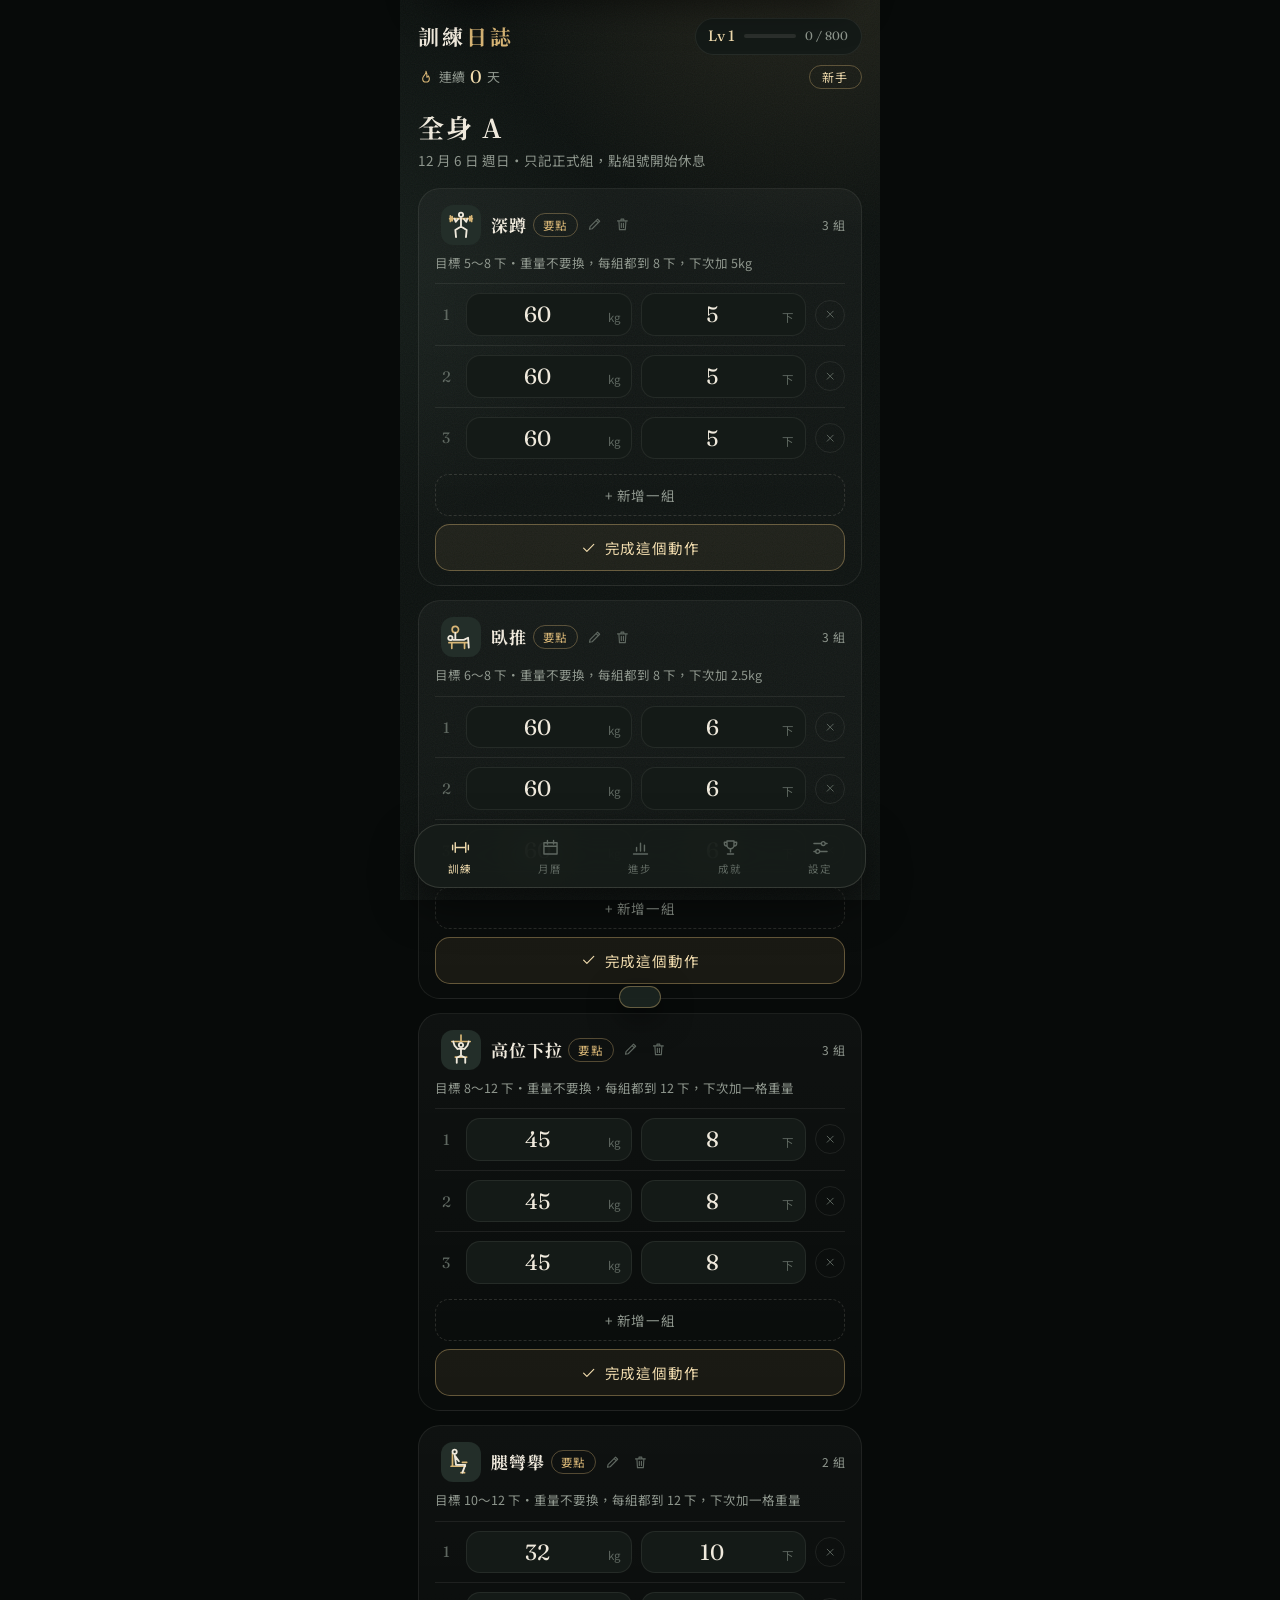
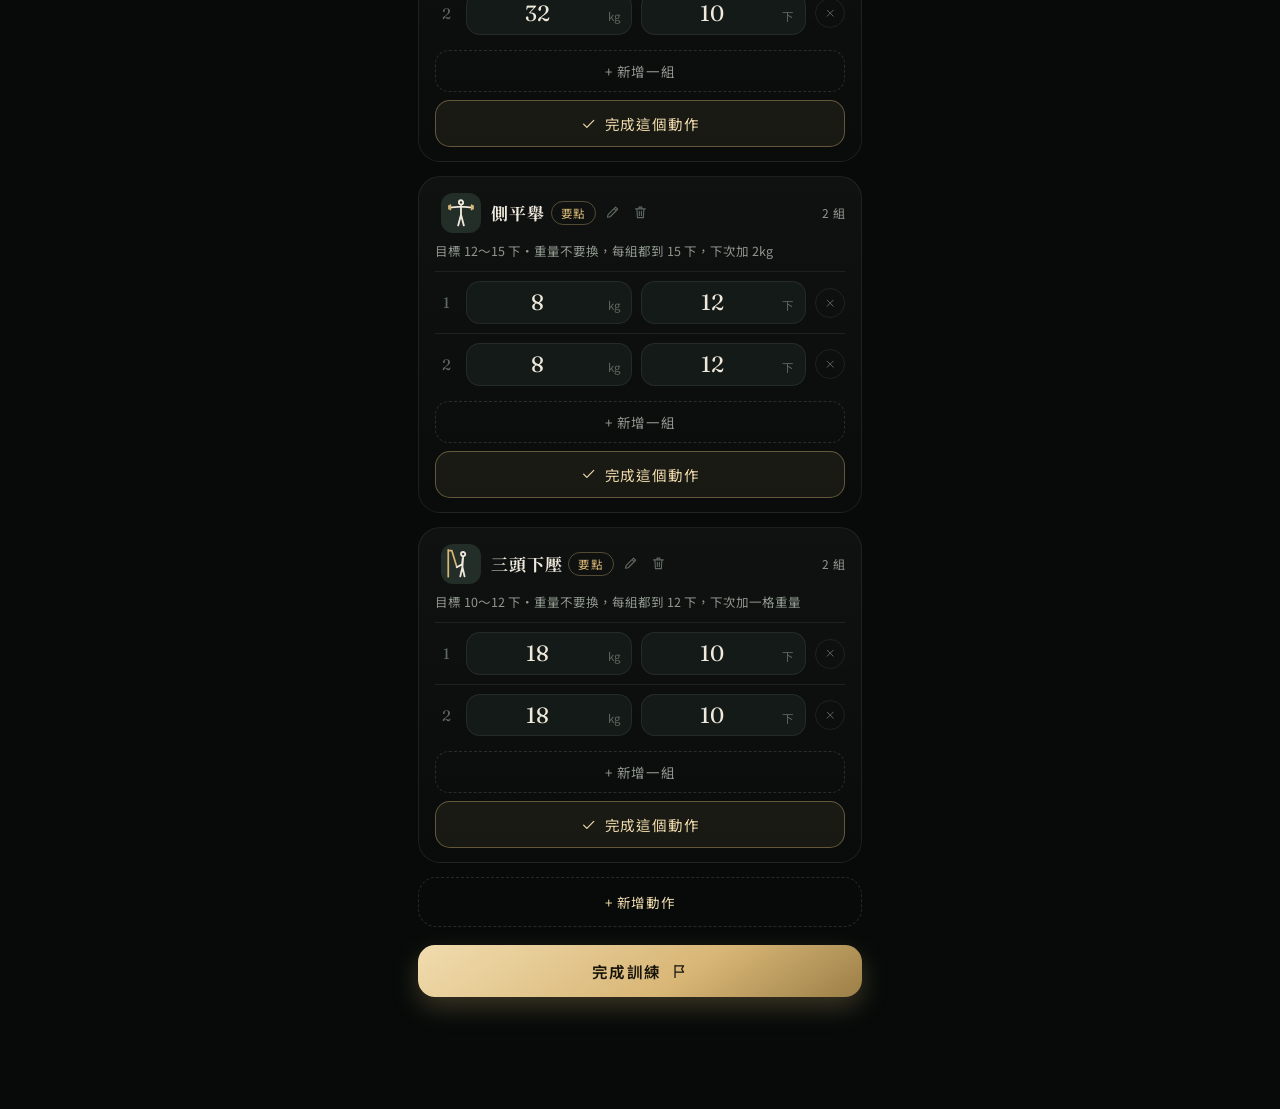
==== commit 1af065ac: "新增動作改成圖示清單點選（照部位分、以前用過的名字也在）；動作要點（課表 12 個動作）；組間休息計時（點組號開始倒數、±30 秒會記住）；雲端自動備份（備份碼，待 Firebase 規則） Co-A" ====
--- a/deploy/index.html
+++ b/deploy/index.html
@@ -117,6 +117,9 @@
 .day-modal-ex{margin-bottom:12px;}
 .day-modal-ex-name{font-size:14px;font-weight:700;color:#fff;margin-bottom:6px;}
 .day-modal-set{font-size:12px;color:#bdc3c7;padding:3px 0;}
+.day-acts{display:flex;gap:8px;margin-bottom:14px;}
+.day-acts .day-modal-close{flex:1;margin-top:4px;padding:10px;font-size:14px;}
+.day-edit-note{font-size:12px;color:#7f8c8d;margin:2px 0 10px;}
 #part-modal{position:fixed;inset:0;background:rgba(0,0,0,0.85);display:none;align-items:flex-end;justify-content:center;z-index:9996;}
 #part-modal.show{display:flex;}
 #part-grid{display:grid;grid-template-columns:repeat(3,1fr);gap:8px;}
@@ -223,6 +226,46 @@
 .coach-tag.up{background:#0f380f;color:#9bbc0f;}
 .day-header strong{color:#fff;font-size:15px;}
 </style>
+<style>
+#ex-picker,#tip-modal{position:fixed;inset:0;background:rgba(0,0,0,0.85);display:none;align-items:flex-end;justify-content:center;z-index:9996;}
+#ex-picker.show,#tip-modal.show{display:flex;}
+.pick-box{display:flex;flex-direction:column;max-height:88vh!important;overflow:hidden!important;}
+#pick-tabs{display:flex;gap:6px;overflow-x:auto;padding-bottom:10px;flex:none;scrollbar-width:none;}
+#pick-tabs::-webkit-scrollbar{display:none;}
+.pick-tab{flex:none;padding:7px 13px;border-radius:99px;border:1px solid #2a2a4e;background:#0f0f2a;color:#bdc3c7;font-size:13.5px;white-space:nowrap;cursor:pointer;font-family:inherit;}
+.pick-tab.on{background:#f39c12;color:#000;border-color:#f39c12;}
+#pick-grid{display:grid;grid-template-columns:repeat(3,minmax(0,1fr));gap:8px;overflow-y:auto;flex:1;min-height:0;padding:2px 0 4px;}
+.pick-item{display:flex;flex-direction:column;align-items:center;gap:4px;padding:10px 4px 8px;border-radius:12px;border:1px solid #2a2a4e;background:#0f0f2a;color:#e0e0e0;cursor:pointer;font-family:inherit;min-width:0;}
+.pick-item b{font-size:13px;font-weight:600;line-height:1.3;text-align:center;word-break:break-all;}
+.pick-item em{font-style:normal;font-size:10.5px;color:#7f8c8d;}
+.pick-item.has{opacity:.55;}
+.pick-item .ex-tile{margin-right:0;}
+.pick-txt{width:52px;height:52px;display:grid;place-items:center;font-size:16px;}
+.pick-foot{flex:none;}
+.pick-foot .day-modal-close{margin-top:8px;}
+.exi{width:52px;height:52px;fill:none;stroke:#efe9dc;stroke-width:2.2;stroke-linecap:round;stroke-linejoin:round;flex:none;}
+.exi .eq{stroke:#d8b676;stroke-width:2;}
+#tip-title{display:flex;align-items:center;gap:10px;}
+.tip-ic{width:46px;height:46px;}
+.tip-list{padding-left:22px;margin:4px 0 0;}
+.tip-list li{font-size:14.5px;line-height:1.75;margin-bottom:8px;}
+.set-num{cursor:pointer;border:none;background:none;padding:0;font-family:inherit;}
+.set-num.ticked{color:#2ecc71;}
+.ex-tip-btn{flex:none;margin-left:6px;padding:2px 8px;border-radius:99px;border:1px solid #2a2a4e;background:none;color:#f39c12;font-size:11.5px;cursor:pointer;font-family:inherit;white-space:nowrap;}
+#rest-bar{display:none;position:fixed;left:50%;transform:translateX(-50%);bottom:76px;width:min(calc(100% - 20px),460px);z-index:150;background:#16213e;border:2px solid #f39c12;border-radius:14px;padding:10px 12px;overflow:hidden;}
+#rest-bar.show{display:block;animation:rest-in .3s both;}
+@keyframes rest-in{from{opacity:0;transform:translateX(-50%) translateY(30px)}}
+#rest-fill{position:absolute;left:0;top:0;bottom:0;background:rgba(243,156,18,.14);transition:width .25s linear;}
+.rest-main{position:relative;display:flex;align-items:baseline;justify-content:space-between;gap:8px;}
+#rest-name{font-size:13px;color:#bdc3c7;white-space:nowrap;overflow:hidden;text-overflow:ellipsis;min-width:0;}
+#rest-time{font-size:26px;color:#f39c12;font-variant-numeric:tabular-nums;white-space:nowrap;}
+.rest-btns{position:relative;display:flex;gap:6px;margin-top:8px;}
+.rest-btns button{flex:1;padding:8px 0;border-radius:9px;border:1px solid #2a2a4e;background:#0f0f2a;color:#e0e0e0;font-size:13px;cursor:pointer;font-family:inherit;white-space:nowrap;}
+#rest-bar.show.done{animation:rest-flash .5s 6 alternate;}
+#rest-bar.done .rest-btns button:not(:last-child){visibility:hidden;}
+@keyframes rest-flash{to{background:#f39c12;}}
+body.resting #main{padding-bottom:200px;}
+</style>
 <style id="css-gb">
 /* ─── Game Boy theme（四階綠：#0f380f / #306230 / #8bac0f / #9bbc0f）───
    Overrides the base styles above; inline colors in render functions are
@@ -281,6 +324,20 @@
 .ex-done-row b{font-size:15px;white-space:nowrap;}
 .ex-done-sum{font-size:12px;color:#306230;margin-left:auto;text-align:right;}
 #complete-btn{background:#0f380f;color:#9bbc0f;border-radius:0;box-shadow:4px 4px 0 #306230;font-size:17px;}
+.pick-tab{border-radius:0;background:#8bac0f;color:#0f380f;border:2px solid #0f380f;font-weight:700;}
+.pick-tab.on{background:#0f380f;color:#9bbc0f;border-color:#0f380f;}
+.pick-item{border-radius:0;background:#8bac0f;color:#0f380f;border:3px solid #0f380f;}
+.pick-item em{color:#306230;}
+.ex-tip-btn{border-radius:0;border:2px solid #0f380f;color:#0f380f;font-weight:700;}
+.set-row .set-num{width:24px;height:24px;background:none!important;color:#0f380f!important;border:2px solid #0f380f!important;}
+.set-row .set-num.ticked{background:#0f380f!important;color:#9bbc0f!important;}
+#rest-bar{background:#8bac0f;border:3px solid #0f380f;border-radius:0;box-shadow:4px 4px 0 #306230;bottom:72px;}
+#rest-fill{background:#9bbc0f;}
+#rest-name{color:#0f380f;font-weight:700;}
+#rest-time{color:#0f380f;font-family:'PressStart',monospace;font-size:18px;}
+.rest-btns button{border-radius:0;background:#0f380f;color:#9bbc0f;border:none;font-weight:700;}
+@keyframes rest-flash{to{background:#e0f8a0;}}
+.tip-list li{color:#0f380f;}
 
 #bottom-nav{background:#306230;border-top:3px solid #0f380f;}
 .nav-btn{color:#8bac0f;}
@@ -711,6 +768,34 @@
 #toast{top:auto;bottom:calc(var(--safe-b) + 92px);transform:translateX(-50%) translateY(200px);}
 #toast.show{transform:translateX(-50%) translateY(0);}
 .lx-part{background:var(--s3);color:var(--gold2);}
+.lx-part.lx-exi{padding:0;width:40px;height:40px;border-radius:12px;}
+.lx-part .exi{width:34px;height:34px;stroke-width:2.6;}
+.lx-part .exi .eq{stroke-width:2.4;}
+#ex-picker,#tip-modal{background:rgba(4,6,5,.62);backdrop-filter:blur(3px);-webkit-backdrop-filter:blur(3px);}
+#ex-picker.show,#tip-modal.show{animation:lx-fade .25s both;}
+.pick-tab{background:var(--s1);border-color:var(--line2);color:var(--muted);font-size:13px;letter-spacing:.04em;}
+.pick-tab.on{background:rgba(216,182,118,.14);border-color:rgba(216,182,118,.5);color:var(--gold2);}
+.pick-item{background:var(--s1);border-color:var(--line);border-radius:18px;padding:12px 4px 10px;color:var(--text);}
+.pick-item:active{background:var(--s2);border-color:rgba(216,182,118,.4);}
+.pick-item b{font-weight:500;font-size:13px;letter-spacing:.02em;}
+.pick-item em{color:var(--dim);}
+.pick-item em.tipmark{color:var(--gold-d);}
+.pick-txt{color:var(--gold);font-family:var(--serif);}
+.pick-foot .day-modal-close{margin-top:10px;padding:12px;}
+.ex-tip-btn{border-color:rgba(216,182,118,.35);color:var(--gold);font-family:var(--sans);letter-spacing:.06em;padding:3px 9px;}
+.tip-list li{color:var(--text);}
+.tip-list li::marker{color:var(--gold);font-family:var(--num);}
+.set-num{width:22px;height:30px;border-radius:9px;flex:none;}
+.set-num.ticked{color:#17130a;background:linear-gradient(145deg,var(--gold2),var(--gold));display:grid;place-items:center;}
+.set-num.ticked .lx-ic{width:16px;height:16px;stroke-width:2.2;}
+#rest-bar{bottom:calc(var(--safe-b) + 86px);background:rgba(27,36,32,.96);backdrop-filter:blur(18px);-webkit-backdrop-filter:blur(18px);border:1px solid rgba(216,182,118,.4);border-radius:22px;padding:12px 14px;box-shadow:0 14px 34px rgba(0,0,0,.55);}
+#rest-fill{background:linear-gradient(90deg,rgba(216,182,118,.05),rgba(216,182,118,.16));}
+#rest-name{color:var(--muted);letter-spacing:.06em;}
+#rest-time{font-family:var(--num);font-weight:400;font-size:30px;color:var(--gold2);line-height:1.1;}
+.rest-btns button{background:none;border-color:var(--line2);color:var(--text);border-radius:13px;font-size:13px;letter-spacing:.04em;}
+.rest-btns button:active{background:var(--s2);}
+@keyframes rest-flash{to{background:rgba(216,182,118,.32);}}
+body.resting #toast.show{bottom:calc(var(--safe-b) + 200px);}
 </style>
 <script>
 // 外觀：預設質感版（lux），設定頁可切回遊戲版（gb）。只開其中一塊樣式。
@@ -747,6 +832,39 @@
       <button class="day-modal-close px-dlg-no" onclick="pxDlgDone(false)">否</button>
       <button class="day-modal-close" onclick="pxDlgDone(true)">是</button>
     </div>
+  </div>
+</div>
+
+<!-- 新增動作：圖示清單 -->
+<div id="ex-picker" onclick="closeExPicker()">
+  <div class="day-modal-box pick-box" onclick="event.stopPropagation()">
+    <div class="day-modal-date">新增動作</div>
+    <div id="pick-tabs"></div>
+    <div id="pick-grid"></div>
+    <div class="pick-foot">
+      <button class="day-modal-close" onclick="addCustomExercise()">清單沒有・自己打名稱</button>
+      <button class="day-modal-close" onclick="closeExPicker()">取消</button>
+    </div>
+  </div>
+</div>
+
+<!-- 姿勢要點 -->
+<div id="tip-modal" onclick="closeTips()">
+  <div class="day-modal-box" onclick="event.stopPropagation()">
+    <div class="day-modal-date" id="tip-title"></div>
+    <div id="tip-body"></div>
+    <button class="day-modal-close" onclick="closeTips()">知道了</button>
+  </div>
+</div>
+
+<!-- 組間休息計時 -->
+<div id="rest-bar">
+  <div id="rest-fill"></div>
+  <div class="rest-main"><span id="rest-name"></span><b id="rest-time"></b></div>
+  <div class="rest-btns">
+    <button onclick="adjustRest(-30)">−30 秒</button>
+    <button onclick="adjustRest(30)">＋30 秒</button>
+    <button onclick="skipRest()">跳過</button>
   </div>
 </div>
 
@@ -977,6 +1095,7 @@
     session: currentSession,
     confirmed: confirmedSets,
     done: doneEx,
+    tick: tickSets,
     day: currentDay,
     date: todayStr()
   }));
@@ -988,10 +1107,13 @@
   try{
     const d = JSON.parse(raw);
     // Only restore if draft is from today
-    if(d.date === todayStr()){
+    // Still training past midnight (started yesterday, it is before 5am): same workout, keep going
+    const overnight = d.date === daysAgoStr(1) && new Date().getHours() < 5;
+    if(d.date === todayStr() || overnight){
       currentSession = d.session || {};
       confirmedSets  = d.confirmed || {};
       doneEx         = d.done || {};
+      tickSets       = d.tick || {};
       if(d.day) currentDay = d.day;
     } else if(d.session && d.day && Object.values(d.session[d.day]||{}).some(sets=>sets.length)){
       staleDraft = d;
@@ -1009,11 +1131,13 @@
   if(await pxConfirm(d.date+' 的「'+label+'」還沒按完成訓練。要補記到那天嗎？（選否會丟掉這筆）')){
     currentDay = d.day;
     currentSession = d.session;
-    if(!finishWorkout(d.date)) showToast('那筆沒有填重量和次數，已略過');
+    doneEx = d.done || {};
+    const onlyDone = await askOpenOnes();
+    if(!finishWorkout(d.date, onlyDone)) showToast('那筆沒有填重量和次數，已略過');
   }
   localStorage.removeItem(GYM_SESSION_DRAFT);
   currentSession = {};
-  doneEx = {}; openDoneEx = {};
+  doneEx = {}; openDoneEx = {}; tickSets = {};
   currentDay = getCurrentSchedule().day;
   renderAll();
 }
@@ -1044,6 +1168,9 @@
   renderAll();
   resolveStaleDraft();
   syncDiet(false);
+  resumeRest();
+  const cc = cloudCfg();
+  if(cc && cc.sig !== strSig(cloudData())) scheduleCloud();
 }
 
 function getTemplates(){
@@ -1106,6 +1233,7 @@
       d.session[day] = shifted;
     }
     if(d.done && d.done[day]) d.done[day] = d.done[day].map(i=>i>=at?i+1:i);
+    if(d.tick && d.tick[day]){ const t = {}; Object.keys(d.tick[day]).forEach(k=>{ const i=parseInt(k); t[i>=at?i+1:i] = d.tick[day][k]; }); d.tick[day] = t; }
     localStorage.setItem(GYM_SESSION_DRAFT, JSON.stringify(d));
   }catch(e){}
 }
@@ -1779,7 +1907,10 @@
 
 // Tile icon for an exercise card: exercise sprite, else body-part figure
 function exIconHTML(ex){
-  if(LUX) return '<span class="lx-part">'+(LX_PART[getExPart(ex)]||'練')+'</span>';
+  if(LUX){
+    const k = exIconKey(ex.name);
+    return k ? '<span class="lx-part lx-exi">'+exiSVG(k)+'</span>' : '<span class="lx-part">'+(LX_PART[getExPart(ex)]||'練')+'</span>';
+  }
   const hit = EX_SPRITES[ex.name] ? ex.name : (SPRITE_KEYWORDS.find(([kw])=>ex.name.indexOf(kw)>=0)||[])[1];
   const inner = hit ? spriteSVG(EX_SPRITES[hit],2) : bodyIconSVG(getExPart(ex),2);
   return '<span class="ex-tile">'+inner+'</span>';
@@ -1845,7 +1976,7 @@
 
   const dayInfo = WEEK_CYCLE.find(w=>w.day===currentDay) || WEEK_CYCLE[0];
   if(LUX) html += lxWorkoutHead();
-  else html += '<div class="day-header"><strong>'+escHtml(dayInfo.label)+'</strong><div class="day-note">只記正式組，熱身組不用記</div></div>';
+  else html += '<div class="day-header"><strong>'+escHtml(dayInfo.label)+'</strong><div class="day-note">只記正式組，熱身組不用記・做完一組點組號開始休息</div></div>';
   html += '<div id="ex-list">'+renderExercisesHTML()+'</div>';
   html += '<div id="complete-btn-wrap"><button id="complete-btn" onclick="completeWorkout()">完成訓練 '+pxIcon('flag',1)+'</button></div>';
 
@@ -1864,16 +1995,21 @@
   const done = (doneEx[currentDay]||[]).filter(i=>i<exList.length);
   const order = done.concat(exList.map((_,i)=>i).filter(i=>!done.includes(i)));
 
-  let html = '';
+  let html = '', skipped = '';
   order.forEach(ei=>{
     const ex = exList[ei];
     // Pre-fill with template weight+reps if not yet started
     if(!currentSession[currentDay][ei]){
-      currentSession[currentDay][ei] = ex.sets.map(s=>({w:(s.w===''||s.w==null)?'':s.w, r:s.r||8}));
+      const log = exLog(ex.name), last = log[log.length-1], tw = parseFloat(ex.sets[0]&&ex.sets[0].w)||0;
+      const lastR = (!ex.up && !ex.down && last && tw>0 && last.top===tw) ? last.sets.filter(s=>s.w===tw).map(s=>s.r) : [];
+      currentSession[currentDay][ei] = ex.sets.map((s,i)=>({w:(s.w===''||s.w==null)?'':s.w, r:(parseFloat(s.w)===tw && lastR[i]) || s.r || 8}));
     }
     const sess = currentSession[currentDay][ei];
     // Sets removed down to 0 = skipped today; hide card (template untouched, returns next time)
-    if(!sess.length) return;
+    if(!sess.length){
+      skipped += '<div class="ex-card done collapsed" onclick="restoreEx('+ei+')"><div class="ex-done-row"><b>'+escHtml(ex.name)+'</b><span class="ex-done-sum">今天跳過・點一下放回來</span></div></div>';
+      return;
+    }
 
     const isDone = done.includes(ei);
     if(isDone && !openDoneEx[ei]){
@@ -1890,6 +2026,7 @@
     html += '<div class="ex-name" style="display:flex;align-items:center;">'+
       exIconHTML(ex)+
       '<span id="exname-'+ei+'">'+escHtml(ex.name)+'</span>'+
+      (exTips(ex.name) ? '<button class="ex-tip-btn" onclick="showTips(templates[currentDay]['+ei+'].name)">要點</button>' : '')+
       '<button class="ex-ic-btn" onclick="editExName('+ei+')" style="background:none;border:none;color:#7f8c8d;font-size:12px;cursor:pointer;margin-left:6px;" title="改名">'+pxIcon('pencil',1)+'</button>'+
       '<button class="ex-ic-btn" onclick="removeExercise('+ei+')" style="background:none;border:none;color:#e74c3c;font-size:12px;cursor:pointer;margin-left:2px;" title="刪除動作">'+pxIcon('trash',1)+'</button>'+
       '<span class="ex-count" style="font-size:12px;font-weight:400;color:#7f8c8d;margin-left:auto;">'+sess.length+' 組</span>'+
@@ -1899,7 +2036,8 @@
 
     sess.forEach((set, si)=>{
       html += '<div class="set-row" id="setrow-'+ei+'-'+si+'">';
-      html += '<div class="set-num">'+(si+1)+'</div>';
+      const ticked = ((tickSets[currentDay]||{})[ei]||[]).includes(si);
+      html += '<button class="set-num'+(ticked?' ticked':'')+'" onclick="tickSet('+ei+','+si+')" title="做完這組，開始休息">'+(ticked ? (LUX ? lxIcon('check') : '✓') : (si+1))+'</button>';
       html += setInputsHTML(ei,si,set,false);
       html += '<button class="set-del" onclick="removeSet('+ei+','+si+')" style="width:36px;height:36px;border-radius:50%;background:#2a1a1a;border:none;color:#e74c3c;font-size:16px;cursor:pointer;flex-shrink:0;display:flex;align-items:center;justify-content:center;">'+pxIcon('x',1)+'</button>';
       html += '</div>';
@@ -1911,7 +2049,8 @@
       : '<button class="ex-done-btn" onclick="toggleExDone('+ei+')">'+pxIcon('check',1)+'完成這個動作</button>';
     html += '</div>';
   });
-  html += '<button class="add-set-btn add-ex-btn" onclick="addExercise()" style="width:calc(100% - 24px);margin:4px 12px 0;background:#8bac0f;border:3px dashed #0f380f;color:#0f380f;font-weight:700;">+ 新增動作</button>';
+  html += skipped;
+  html += '<button class="add-set-btn add-ex-btn" onclick="openExPicker()" style="width:calc(100% - 24px);margin:4px 12px 0;background:#8bac0f;border:3px dashed #0f380f;color:#0f380f;font-weight:700;">+ 新增動作</button>';
   return html;
 }
 
@@ -1961,6 +2100,8 @@
     if(!sets.some(s=>s.w!==''&&s.w!=null&&s.r!==''&&s.r!=null)){ showToast('請先填重量和次數'); return; }
     list.push(ei);
     sfx('set');
+    const exList = templates[currentDay]||[];
+    if(restOn() && !rest && exList.some((_,i)=>!list.includes(i) && ((currentSession[currentDay]||{})[i]||[1]).length)) startRest(exList[ei].name, restSec(exList[ei]));
   }
   delete openDoneEx[ei];
   saveDraft();
@@ -1972,9 +2113,19 @@
   renderWorkout();
 }
 
+// A card skipped today (every set removed) → put it back with the planned sets
+function restoreEx(ei){
+  if(currentSession[currentDay]) delete currentSession[currentDay][ei];
+  if(tickSets[currentDay]) delete tickSets[currentDay][ei];
+  if(doneEx[currentDay]) doneEx[currentDay] = doneEx[currentDay].filter(i=>i!==ei);
+  saveDraft();
+  renderWorkout();
+}
+
 function updateSet(ei,si,field,val){
   if(!currentSession[currentDay] || !currentSession[currentDay][ei]) return;
-  currentSession[currentDay][ei][si][field] = (val==='' ? '' : parseFloat(val));
+  const n = parseFloat(val);
+  currentSession[currentDay][ei][si][field] = (val==='' || isNaN(n) || n<0) ? '' : n;
   saveDraft();
 }
 
@@ -2018,6 +2169,8 @@
   if(!currentSession[currentDay]||!currentSession[currentDay][ei]) return;
 
   currentSession[currentDay][ei].splice(si,1);
+  const tk = (tickSets[currentDay]||{})[ei];
+  if(tk) tickSets[currentDay][ei] = tk.filter(i=>i!==si).map(i=>i>si?i-1:i);
   saveDraft();
   renderWorkout();
 }
@@ -2074,6 +2227,7 @@
     store[currentDay] = shifted;
   });
   if(doneEx[currentDay]) doneEx[currentDay] = doneEx[currentDay].filter(i=>i!==ei).map(i=>i>ei?i-1:i);
+  shiftTicks(currentDay, i=>i===ei ? -1 : i>ei ? i-1 : i);
   openDoneEx = {};
   templates = getTemplates();
   saveDraft();
@@ -2084,44 +2238,42 @@
   const doneToday = sessions.filter(x=>x.date===todayStr()).length;
   const msg = doneToday ? '今天已經記過 '+doneToday+' 次訓練，確定再記一次並進到下一天？' : '完成訓練並進到下一天？';
   if(!await pxConfirm(msg)) return;
-  if(!finishWorkout(todayStr())) showToast('還沒有填任何一組（重量和次數）');
-}
-
-// Records the on-screen workout for `date`; returns false if no set was filled in
-function finishWorkout(date){
-  const exList = templates[currentDay] || [];
-  const backfill = date !== todayStr();
-  const dayInfo = WEEK_CYCLE.find(w=>w.day===currentDay) || WEEK_CYCLE[0];
+  const onlyDone = await askOpenOnes();
+  if(!finishWorkout(todayStr(), onlyDone)) showToast('還沒有填任何一組（重量和次數）');
+}
+
+// Some exercises are marked done and others are still open with (pre-filled) numbers on screen:
+// ask whether the open ones were really done. Returns true = record only the marked ones.
+// Nothing marked at all → everything on screen counts, as before.
+async function askOpenOnes(){
+  const exList = templates[currentDay] || [], marked = doneEx[currentDay] || [];
+  if(!marked.some(i=>i<exList.length)) return false;
   const filled = s=>s.w!==''&&s.w!=null&&s.r!==''&&s.r!=null;
-  const entered = ei=>(currentSession[currentDay]&&currentSession[currentDay][ei]||[]);
-  // The workout screen has no per-set ✓: sets still on screen count as done (skipped ones get deleted)
-  const sessionData = {
-    date, day:currentDay, type:dayInfo.type,
-    exercises: exList.map((ex,ei)=>({
-      name:ex.name,
-      sets:entered(ei).filter(filled)
-    }))
-  };
-  if(!sessionData.exercises.some(e=>e.sets.length)) return false;
-  sessions.push(sessionData);
-  localStorage.setItem(GYM_SESSIONS, JSON.stringify(sessions));
-
-  // Save last-used weights/reps back to templates so next session pre-fills with them
+  const open = exList.map((_,ei)=>ei).filter(ei=>!marked.includes(ei) && ((currentSession[currentDay]||{})[ei]||[]).some(filled));
+  if(!open.length) return false;
+  return !(await pxConfirm('還有 '+open.length+' 個動作沒按「完成這個動作」：'+open.map(ei=>exList[ei].name).join('、')+'。這些也有做嗎？（選否就不記這幾個）'));
+}
+
+// Writes a finished workout back into the plan for `day`: next pre-fill, add weight, drop weight.
+// setsOf(ei) = the filled sets of exercise ei. Returns the plan as it was before (kept on the session so an edit / delete can redo it).
+function updatePlan(day, date, setsOf){
+  const exList = templates[day] || [];
   const saved = localStorage.getItem(GYM_TEMPLATES);
   const custom = saved ? JSON.parse(saved) : {};
-  if(!custom[currentDay]) custom[currentDay] = JSON.parse(JSON.stringify(DEFAULT_TEMPLATES[currentDay]||exList));
+  if(!custom[day]) custom[day] = JSON.parse(JSON.stringify(DEFAULT_TEMPLATES[day]||exList));
+  const before = JSON.stringify(custom[day]);
   // Skipping a set (×) is for today only: keep the planned set count; extra sets added today are kept
   exList.forEach((ex, ei)=>{
-    const sets = entered(ei).filter(filled);
+    const sets = setsOf(ei);
     if(!sets.length) return;
-    if(!custom[currentDay][ei]) return;
+    if(!custom[day][ei]) return;
     const plan = sets.map(s=>({w:s.w, r:s.r}));
-    const planned = (custom[currentDay][ei].sets||[]).length;
+    const planned = (custom[day][ei].sets||[]).length;
     while(plan.length < planned) plan.push(Object.assign({}, plan[plan.length-1]));
-    custom[currentDay][ei].name = ex.name;
-    custom[currentDay][ei].sets = plan;
+    custom[day][ei].name = ex.name;
+    custom[day][ei].sets = plan;
     // Every planned set reached the top of the range → next time start heavier at the bottom of the range
-    const t = custom[currentDay][ei];
+    const t = custom[day][ei];
     if(t.range){
       const hit = sets.length>=planned && sets.every(s=>parseFloat(s.r)>=t.range[1]);
       t.up = hit;
@@ -2143,22 +2295,49 @@
   });
   localStorage.setItem(GYM_TEMPLATES, JSON.stringify(custom));
   templates = getTemplates();
+  return before;
+}
+
+// Records the on-screen workout for `date`; returns false if no set was filled in
+function finishWorkout(date, onlyDone){
+  const exList = templates[currentDay] || [];
+  const backfill = date !== todayStr();
+  const dayInfo = WEEK_CYCLE.find(w=>w.day===currentDay) || WEEK_CYCLE[0];
+  const filled = s=>s.w!==''&&s.w!=null&&s.r!==''&&s.r!=null;
+  const marked = doneEx[currentDay] || [];
+  const entered = ei=>(onlyDone && !marked.includes(ei)) ? [] : (currentSession[currentDay]&&currentSession[currentDay][ei]||[]);
+  // The workout screen has no per-set ✓: sets still on screen count as done (skipped ones get deleted)
+  const sessionData = {
+    date, day:currentDay, type:dayInfo.type,
+    exercises: exList.map((ex,ei)=>({
+      name:ex.name,
+      sets:entered(ei).filter(filled)
+    }))
+  };
+  if(!sessionData.exercises.some(e=>e.sets.length)) return false;
+  sessions.push(sessionData);
+  // Only the newest workout of each day keeps the plan snapshot
+  sessions.forEach(x=>{ if(x!==sessionData && x.day===currentDay) delete x.tb; });
+  sessionData.tb = updatePlan(currentDay, date, ei=>entered(ei).filter(filled));
   const coachHTML = coachReportHTML(sessionData, currentDay);
 
   updateStreak(date);
-  awardXP(XP_COMPLETE);
+  const gain = XP_COMPLETE + XP_PER_SET*sessionData.exercises.reduce((a,e)=>a+e.sets.length,0);
+  sessionData.xp = gain;
+  localStorage.setItem(GYM_SESSIONS, JSON.stringify(sessions));
+  awardXP(gain);
   checkAchievements(sessionData, {backfill});
 
   // Reset session data for this day
   currentSession[currentDay]={};
   confirmedSets[currentDay]={};
-  doneEx = {}; openDoneEx = {};
+  doneEx = {}; openDoneEx = {}; tickSets = {};
   localStorage.removeItem(GYM_SESSION_DRAFT);
 
   // Advance to next training day
   advanceCycle();
 
-  showToast((backfill ? date+' 已補記！' : '訓練完成！')+'+'+XP_COMPLETE+' XP！');
+  showToast((backfill ? date+' 已補記！' : '訓練完成！')+'+'+gain+' XP！');
   sfx('done');
   renderHeader();
   renderAll();
@@ -2208,7 +2387,7 @@
 // ─── Coach: reads the training log and says what to do next ───
 const COACH_WEEKLY = 3; // planned workouts per week
 // Same movement logged under different names → one history. Different machines stay apart (their weights can't be compared).
-const EX_ALIAS = {'槓鈴臥推':'臥推','滑輪下拉':'高位下拉','啞鈴側平舉':'側平舉','三頭下拉':'三頭下壓','三頭':'三頭下壓','二頭':'二頭彎舉','器械划船':'機械划船'};
+const EX_ALIAS = {'槓鈴臥推':'臥推','滑輪下拉':'高位下拉','啞鈴側平舉':'側平舉','三頭下拉':'三頭下壓','三頭':'三頭下壓','二頭':'二頭彎舉','器械划船':'機械划船','羅馬尼亞硬拉':'羅馬尼亞硬舉'};
 function canonEx(n){ n = String(n||'').trim(); return EX_ALIAS[n] || n; }
 function numStr(n){ return String(Math.round(n*10)/10); }
 function dayStr(d){ return d.getFullYear()+'-'+String(d.getMonth()+1).padStart(2,'0')+'-'+String(d.getDate()).padStart(2,'0'); }
@@ -2564,8 +2743,8 @@
   const maxWeights = {};
   sessions.forEach(s=>{
     (s.exercises||[]).forEach(ex=>{
-      const mx = Math.max(...(ex.sets||[]).map(st=>parseFloat(st.w)||0));
-      if(!maxWeights[ex.name] || mx > maxWeights[ex.name]) maxWeights[ex.name] = mx;
+      const mx = Math.max(0, ...(ex.sets||[]).map(st=>parseFloat(st.w)||0)), nm = canonEx(ex.name);
+      if(!maxWeights[nm] || mx > maxWeights[nm]) maxWeights[nm] = mx;
     });
   });
   const bench  = maxWeights['臥推']||0;
@@ -2610,7 +2789,8 @@
       const wk = mon.toISOString().slice(0,10);
       if(!weekMap[wk]) weekMap[wk]={upper:0,lower:0};
       const kind = (s.type||'').replace(/[AB]$/,''); // upperA → upper
-      if(weekMap[wk][kind]!==undefined) weekMap[wk][kind]++;
+      if(kind==='full'){ weekMap[wk].upper++; weekMap[wk].lower++; } // full-body day trains both
+      else if(weekMap[wk][kind]!==undefined) weekMap[wk][kind]++;
     });
     if(Object.values(weekMap).some(w=>w.upper>0&&w.lower>0)) newOnes.push('full_week');
   }
@@ -2637,8 +2817,10 @@
   if(newOnes.length) localStorage.setItem(GYM_GAME, JSON.stringify(gameState));
 }
 
+// Unlocked count: only achievements that still exist (old saves can carry ids that were removed)
+function achGot(){ return gameState.achievements.filter(id=>ACHIEVEMENTS_DEF.some(a=>a.id===id)).length; }
 function getTitle(){
-  const n = gameState.achievements.length;
+  const n = achGot();
   if(n>=40) return '傳說';
   if(n>=25) return '猛獸';
   if(n>=15) return '鐵人';
@@ -2652,7 +2834,7 @@
   const wrap = document.getElementById('section-achievements');
   const unlocked = new Set(gameState.achievements);
   const total = ACHIEVEMENTS_DEF.length;
-  const got   = gameState.achievements.length;
+  const got   = achGot();
   const title = getTitle();
 
   const cats = [
@@ -2779,6 +2961,8 @@
 }
 
 
+let dayEdit = null; // {idx, ex:[{name, sets:[{w,r}]}]} — the record being edited in the day window
+
 function showDayDetail(ds){
   const list = sessions.filter(s=>s.date===ds);
   document.getElementById('day-modal-date').textContent = ds;
@@ -2787,6 +2971,8 @@
     html = '<div style="color:#7f8c8d;font-size:14px;padding:8px 0;">這天沒有訓練紀錄</div>';
   }
   list.forEach(sess=>{
+    const idx = sessions.indexOf(sess);
+    if(dayEdit && dayEdit.idx===idx){ html += dayEditHTML(sess); return; }
     const typeLabel = {fullA:'全身A',fullB:'全身B',upper:'上肢',lower:'下肢',upperA:'上肢A',lowerA:'下肢A',upperB:'上肢B',lowerB:'下肢B',push:'推',pull:'拉',legs:'腿'}[sess.type]||sess.type;
     html += '<div style="font-size:14px;color:#f39c12;margin-bottom:12px;">'+typeLabel+'日</div>';
 
@@ -2799,13 +2985,116 @@
       });
       html += '</div>';
     });
+    if(!dayEdit) html += '<div class="day-acts"><button class="day-modal-close" onclick="editSession('+idx+')">修改</button><button class="day-modal-close" onclick="deleteSession('+idx+')">刪除這筆</button></div>';
   });
   document.getElementById('day-modal-body').innerHTML = html;
   document.getElementById('day-modal').classList.add('show');
 }
 
 function closeDayModal(){
+  dayEdit = null;
   document.getElementById('day-modal').classList.remove('show');
+}
+
+const SESS_TYPE_LABEL = {fullA:'全身A',fullB:'全身B',upper:'上肢',lower:'下肢',upperA:'上肢A',lowerA:'下肢A',upperB:'上肢B',lowerB:'下肢B',push:'推',pull:'拉',legs:'腿'};
+function dayEditHTML(sess){
+  let h = '<div style="font-size:14px;color:#f39c12;margin-bottom:4px;">修改 '+escHtml(SESS_TYPE_LABEL[sess.type]||sess.type||'')+'日</div>'+
+    '<div class="day-edit-note">重量和次數清空＝那一組不算</div>';
+  dayEdit.ex.forEach((ex,ei)=>{
+    h += '<div class="day-modal-ex"><div class="day-modal-ex-name">'+escHtml(ex.name)+'</div>';
+    ex.sets.forEach((st,si)=>{
+      const v = x=>(x===''||x==null) ? '' : escHtml(String(x));
+      h += '<div class="set-row"><div class="set-num">'+(si+1)+'</div>'+
+        '<div class="set-inp"><label>'+(LUX?'kg':'重量kg')+'</label><input type="number" inputmode="decimal" value="'+v(st.w)+'" oninput="dayEditSet('+ei+','+si+',0,this.value)"></div>'+
+        '<div class="set-inp"><label>'+(LUX?'下':'次數')+'</label><input type="number" inputmode="numeric" value="'+v(st.r)+'" oninput="dayEditSet('+ei+','+si+',1,this.value)"></div></div>';
+    });
+    h += '<button class="add-set-btn" onclick="dayEditAdd('+ei+')">+ 新增一組</button></div>';
+  });
+  return h+'<div class="day-acts"><button class="day-modal-close" onclick="cancelSessionEdit()">取消</button><button class="day-modal-close" onclick="saveSessionEdit()">儲存</button></div>';
+}
+function editSession(idx){
+  const s = sessions[idx]; if(!s) return;
+  dayEdit = {idx, ex:(s.exercises||[]).map(e=>({name:e.name, sets:(e.sets||[]).map(x=>({w:x.w, r:x.r}))}))};
+  showDayDetail(s.date);
+  document.querySelector('#day-modal .day-modal-box').scrollTop = 0;
+}
+function cancelSessionEdit(){
+  const s = dayEdit && sessions[dayEdit.idx]; dayEdit = null;
+  if(s) showDayDetail(s.date);
+}
+function dayEditSet(ei,si,f,val){
+  const n = parseFloat(val);
+  dayEdit.ex[ei].sets[si][f ? 'r' : 'w'] = (val==='' || isNaN(n) || n<0) ? '' : n;
+}
+function dayEditAdd(ei){
+  const sets = dayEdit.ex[ei].sets, last = sets[sets.length-1];
+  sets.push({w:last?last.w:'', r:last?last.r:''});
+  showDayDetail(sessions[dayEdit.idx].date);
+}
+// The newest workout of its day whose plan snapshot still lines up with today's plan → the plan can be redone from it
+function planRedoable(s){
+  if(!s.tb || !templates[s.day]) return false;
+  for(let i=sessions.length-1;i>=0;i--){ if(sessions[i].day===s.day && /^full/.test(sessions[i].type||'')){ if(sessions[i]!==s) return false; break; } }
+  const cur = templates[s.day];
+  return cur.length===(s.exercises||[]).length && cur.every((t,i)=>t.name===s.exercises[i].name);
+}
+function restorePlan(s){
+  const saved = localStorage.getItem(GYM_TEMPLATES);
+  const custom = saved ? JSON.parse(saved) : {};
+  custom[s.day] = JSON.parse(s.tb);
+  localStorage.setItem(GYM_TEMPLATES, JSON.stringify(custom));
+  templates = getTemplates();
+}
+// Numbers pre-filled on the workout screen come from the plan: refresh them unless a workout is in progress
+function refreshPrefill(){
+  if(localStorage.getItem(GYM_SESSION_DRAFT)) return;
+  currentSession = {}; doneEx = {}; openDoneEx = {}; tickSets = {};
+}
+function recalcStreak(){
+  const days = [...new Set(sessions.map(s=>s.date))].sort();
+  let st = 0, prev = '';
+  days.forEach(d=>{ st = (prev && dateDiffDays(prev,d)<=STREAK_MAX_GAP+1) ? st+1 : 1; prev = d; });
+  gameState.streak = st; gameState.lastDate = prev;
+  localStorage.setItem(GYM_GAME, JSON.stringify(gameState));
+}
+function saveSessionEdit(){
+  const s = dayEdit && sessions[dayEdit.idx]; if(!s) return;
+  const filled = x=>x.w!==''&&x.w!=null&&x.r!==''&&x.r!=null;
+  const ex = dayEdit.ex.map(e=>({name:e.name, sets:e.sets.filter(filled)}));
+  if(!ex.some(e=>e.sets.length)){ showToast('至少要留一組；整筆不要就用「刪除這筆」'); return; }
+  const redo = planRedoable(s);
+  s.exercises = ex;
+  if(redo){ restorePlan(s); s.tb = updatePlan(s.day, s.date, ei=>s.exercises[ei].sets); refreshPrefill(); }
+  localStorage.setItem(GYM_SESSIONS, JSON.stringify(sessions));
+  dayEdit = null;
+  checkAchievements(s, {backfill:true});
+  renderHeader(); renderAll();
+  showDayDetail(s.date);
+  showToast('已修改');
+}
+async function deleteSession(idx){
+  const s = sessions[idx]; if(!s) return;
+  if(!await pxConfirm(s.date+' 的「'+(SESS_TYPE_LABEL[s.type]||s.type||'訓練')+'」這筆紀錄要刪掉嗎？刪了拿不回來。')) return;
+  const redo = planRedoable(s), wasLast = idx===sessions.length-1;
+  sessions.splice(idx,1);
+  localStorage.setItem(GYM_SESSIONS, JSON.stringify(sessions));
+  if(redo){ restorePlan(s); refreshPrefill(); }
+  // Deleting the newest record: go back to that day so it can be done again (not while a workout is in progress)
+  const step = WEEK_CYCLE.findIndex(w=>w.type===s.type);
+  if(wasLast && step>=0 && !localStorage.getItem(GYM_SESSION_DRAFT)){
+    cycleProgress = step;
+    localStorage.setItem(GYM_PROGRESS, JSON.stringify({step}));
+    currentDay = WEEK_CYCLE[step].day;
+    currentSession = {}; doneEx = {}; openDoneEx = {}; tickSets = {};
+  }
+  if(s.xp){
+    gameState.xp = Math.max(0, gameState.xp - s.xp);
+    gameState.level = Math.min(MAX_LEVEL, Math.floor(gameState.xp/XP_PER_LEVEL)+1);
+  }
+  recalcStreak();
+  renderHeader(); renderAll();
+  if(sessions.some(x=>x.date===s.date)) showDayDetail(s.date); else closeDayModal();
+  showToast('已刪除');
 }
 
 // ─── Diet ────────────────────────────────────────────────────
@@ -3015,6 +3304,16 @@
     '<div style="font-size:12px;color:#7f8c8d;margin-top:8px;">兩種外觀用的是同一份紀錄，隨時可以切回來</div>'+
     '</div>'+
     '<div class="set-group">'+
+    '<h3>組間休息計時</h3>'+
+    '<button class="save-btn" onclick="toggleRest()">休息計時：'+(restOn()?'開':'關')+'</button>'+
+    '<div style="font-size:12px;color:#7f8c8d;margin-top:8px;">做完一組點組號就開始倒數（大重量 3 分、其他 1.5～2 分，±30 秒調過會記住）。手機切到別的 App 時網頁沒辦法響，回來會提示</div>'+
+    '</div>'+
+    '<div class="set-group">'+
+    '<h3>雲端自動備份</h3>'+
+    '<div style="background:#0f0f2a;border-radius:8px;padding:12px;margin-bottom:12px;font-size:14px;color:#bdc3c7;">'+cloudStatusHTML()+'</div>'+
+    cloudButtonsHTML('save-btn','save-btn','danger-btn')+
+    '</div>'+
+    '<div class="set-group">'+
     '<h3>音效</h3>'+
     '<button class="save-btn" onclick="toggleSfx()">8-bit 音效：'+(sfxOn()?'開':'關')+'</button>'+
     '</div>'+
@@ -3023,7 +3322,7 @@
     '<button class="save-btn" onclick="exportData()">匯出備份</button>'+
     '<button class="save-btn" onclick="document.getElementById(\'import-file\').click()">匯入備份</button>'+
     '<input type="file" id="import-file" accept=".json,application/json" style="display:none" onchange="importData(this)">'+
-    '<div style="font-size:12px;color:#7f8c8d;margin:4px 0 12px;">紀錄只存在這支手機的瀏覽器，換手機或清除瀏覽器資料前請先匯出</div>'+
+    '<div style="font-size:12px;color:#7f8c8d;margin:4px 0 12px;">'+(cloudCfg() ? '已開雲端自動備份；匯出檔可以另外留一份在電腦' : '紀錄只存在這支手機的瀏覽器；沒開雲端備份的話，換手機或清除瀏覽器資料前請先匯出')+'</div>'+
     '<button class="danger-btn" onclick="resetTemplates()">重設課表</button>'+
     '<button class="danger-btn" onclick="resetAll()">重設所有資料</button>'+
     '</div>'+
@@ -3037,7 +3336,7 @@
   currentDay = WEEK_CYCLE[0].day;
   currentSession = {};
   confirmedSets = {};
-  doneEx = {}; openDoneEx = {};
+  doneEx = {}; openDoneEx = {}; tickSets = {};
   localStorage.removeItem(GYM_SESSION_DRAFT);
   showToast('已從'+WEEK_CYCLE[0].label+'重新開始');
   renderAll();
@@ -3047,16 +3346,19 @@
   if(!await pxConfirm('確定要重設課表？自訂課表將遺失。')) return;
   localStorage.removeItem(GYM_TEMPLATES);
   localStorage.removeItem(GYM_SESSION_DRAFT);
+  sessions.forEach(x=>{ delete x.tb; });
+  localStorage.setItem(GYM_SESSIONS, JSON.stringify(sessions));
   templates = getTemplates();
   currentSession = {};
   confirmedSets  = {};
-  doneEx = {}; openDoneEx = {};
+  doneEx = {}; openDoneEx = {}; tickSets = {};
   showToast('課表已重設');
   renderAll();
 }
 
 async function resetAll(){
-  if(!await pxConfirm('確定要清除所有資料？此操作無法復原！')) return;
+  if(!await pxConfirm('確定要清除所有資料？此操作無法復原！'+(cloudCfg() ? '\n（雲端備份那一份會留著，這支手機的自動備份會關掉，之後要拿回來可以用備份碼還原）' : ''))) return;
+  localStorage.removeItem(GYM_CLOUD); clearTimeout(cloudTimer); cloudTimer = null;
   [GYM_SESSIONS,GYM_GAME,GYM_TEMPLATES,GYM_PLAN,GYM_SESSION_DRAFT,GYM_PROGRESS].forEach(k=>localStorage.removeItem(k));
   cycleProgress = 0;
   currentDay = WEEK_CYCLE[0].day;
@@ -3066,7 +3368,7 @@
   templates     = getTemplates();
   currentSession= {};
   confirmedSets = {};
-  doneEx = {}; openDoneEx = {};
+  doneEx = {}; openDoneEx = {}; tickSets = {};
   renderHeader();
   showToast('所有資料已清除');
   renderAll();
@@ -3196,13 +3498,13 @@
 function lxWorkoutHead(){
   const dayInfo = WEEK_CYCLE.find(w=>w.day===currentDay) || WEEK_CYCLE[0];
   const d = new Date();
-  return '<div><h1 class="page">'+escHtml(dayInfo.label)+'</h1><p class="sub">'+(d.getMonth()+1)+' 月 '+d.getDate()+' 日 週'+'日一二三四五六'[d.getDay()]+'・只記正式組，熱身組不用記</p></div>';
+  return '<div><h1 class="page">'+escHtml(dayInfo.label)+'</h1><p class="sub">'+(d.getMonth()+1)+' 月 '+d.getDate()+' 日 週'+'日一二三四五六'[d.getDay()]+'・只記正式組，點組號開始休息</p></div>';
 }
 
 function renderAchievementsLux(){
   const wrap = document.getElementById('section-achievements');
   const unlocked = new Set(gameState.achievements);
-  const total = ACHIEVEMENTS_DEF.length, got = gameState.achievements.length;
+  const total = ACHIEVEMENTS_DEF.length, got = achGot();
   const C = 2*Math.PI*45, off = C*(1-Math.min(1,got/total));
   let html = '<h1 class="page">成就</h1><p class="sub">已解鎖 '+got+' 項，共 '+total+' 項</p>';
   html += '<div class="card hero"><div class="ring"><svg viewBox="0 0 104 104"><circle class="bg" cx="52" cy="52" r="45"/><circle class="fg" cx="52" cy="52" r="45" stroke-dasharray="'+C.toFixed(1)+'" stroke-dashoffset="'+off.toFixed(1)+'"/></svg>'+
@@ -3323,11 +3625,17 @@
         ? '<button class="lx-btn ghost" onclick="syncDiet(true)">立刻更新</button><button class="lx-btn danger" onclick="unlinkDiet()">取消連結</button>'
         : '<button class="lx-btn" onclick="linkDiet()">輸入連結碼</button>')+
     '</div>'+
+    '<div class="card"><h3>雲端自動備份</h3>'+
+      '<div class="lx-box">'+cloudStatusHTML()+'</div>'+
+      cloudButtonsHTML('lx-btn','lx-btn ghost','lx-btn danger')+'</div>'+
+    '<div class="card"><h3>組間休息計時</h3>'+
+      '<div class="seg"><button class="'+(restOn()?'on':'')+'" onclick="'+(restOn()?'':'toggleRest()')+'">開</button><button class="'+(restOn()?'':'on')+'" onclick="'+(restOn()?'toggleRest()':'')+'">關</button></div>'+
+      '<div class="note">做完一組點組號就開始倒數（大重量 3 分、其他 1.5～2 分，±30 秒調過會記住）。手機切到別的 App 時網頁沒辦法響，回來會提示</div></div>'+
     '<div class="card"><h3>資料管理</h3>'+
       '<button class="lx-btn ghost" style="margin-top:0" onclick="exportData()">匯出備份</button>'+
       '<button class="lx-btn ghost" onclick="document.getElementById(\'import-file\').click()">匯入備份</button>'+
       '<input type="file" id="import-file" accept=".json,application/json" style="display:none" onchange="importData(this)">'+
-      '<div class="note">紀錄只存在這支手機的瀏覽器，換手機或清除瀏覽器資料前請先匯出</div>'+
+      '<div class="note">'+(cloudCfg() ? '已開雲端自動備份；匯出檔可以另外留一份在電腦' : '紀錄只存在這支手機的瀏覽器；沒開雲端備份的話，換手機或清除瀏覽器資料前請先匯出')+'</div>'+
       '<button class="lx-btn danger" onclick="resetTemplates()">重設課表</button>'+
       '<button class="lx-btn danger" onclick="resetAll()">重設所有資料</button></div>';
 }
@@ -3341,11 +3649,431 @@
   toastTimer=setTimeout(()=>t.classList.remove('show'),2500);
 }
 
+// ─── 動作庫（新增動作用選的）＋姿勢要點 ─────────────────────────
+// [名稱, 部位, 圖示, 加重 kg（0＝機械自己加一格）, 次數範圍, 組數, 預設重量（徒手填 0）]
+const EX_LIB_GROUPS = [
+  {key:'chest', label:'胸', items:[
+    ['臥推','chest','bench',2.5,[6,8],3],['上斜臥推','chest','incline',2.5,[8,10],3],
+    ['啞鈴臥推','chest','bench',2,[8,12],3],['上斜啞鈴臥推','chest','incline',2,[8,12],3],
+    ['上斜槓片臥推','chest','incline',0,[8,12],3],['機械胸推','chest','bench',0,[8,12],3],
+    ['蝴蝶機夾胸','chest','fly',0,[10,15],3],['雙槓撐體','chest','dip',0,[6,12],3,0]]},
+  {key:'back', label:'背', items:[
+    ['高位下拉','back','pulldown',0,[8,12],3],['引體向上','back','pullup',0,[5,10],3,0],
+    ['輔助引體向上','back','pullup',0,[6,10],3],['機械划船','back','row',0,[10,12],3],
+    ['坐姿划船','back','row',0,[10,12],3],['槓片划船機','back','row',0,[8,12],3],
+    ['啞鈴划船','back','dbrow',2,[8,12],3],['槓鈴划船','back','rdl',2.5,[6,10],3]]},
+  {key:'quads', label:'腿', items:[
+    ['深蹲','quads','squat',5,[5,8],3],['哈克深蹲','quads','squat',5,[8,12],3],
+    ['槓片腿推','quads','legpress',5,[10,12],3],['腿推機','quads','legpress',0,[10,12],3],
+    ['保加利亞蹲','quads','lunge',2,[8,12],3],['腿伸展','quads','legext',0,[12,15],3]]},
+  {key:'hams', label:'臀・腿後', items:[
+    ['硬舉','hams','deadlift',5,[3,5],2],['羅馬尼亞硬舉','hams','rdl',5,[6,10],3],
+    ['腿彎舉','hams','legcurl',0,[10,12],2],['臀推','hams','hipthrust',5,[8,12],3],
+    ['腿外展','hams','abduct',0,[12,15],2]]},
+  {key:'shoulder', label:'肩', items:[
+    ['側平舉','shoulder','lateral',2,[12,15],2],['啞鈴肩推','shoulder','press',2,[8,12],3],
+    ['槓鈴肩推','shoulder','press',2.5,[5,8],3],['機械肩推','shoulder','press',0,[8,12],3],
+    ['臉拉','shoulder','facepull',0,[12,15],2],['反向飛鳥','shoulder','fly',0,[12,15],2]]},
+  {key:'arms', label:'手臂', items:[
+    ['二頭彎舉','biceps','curl',2.5,[10,12],2],['W槓彎舉','biceps','curl',2.5,[8,12],2],
+    ['錘式彎舉','biceps','curl',2,[10,12],2],['三頭下壓','triceps','pushdown',0,[10,12],2]]},
+  {key:'core', label:'核心・小腿', items:[
+    ['捲腹','abs','crunch',0,[12,20],2,0],['懸垂舉腿','abs','legraise',0,[8,15],2,0],
+    ['提踵','calves','calf',0,[10,15],2]]}
+];
+const EX_LIB = {};
+EX_LIB_GROUPS.forEach(g=>g.items.forEach(it=>{ EX_LIB[it[0]] = {name:it[0], part:it[1], icon:it[2], inc:it[3], range:it[4], n:it[5], w0:it.length>6?it[6]:''}; }));
+// 名稱關鍵字 → 圖示（動作庫以外的名字，例如以前自己打的）
+const EXI_KEYWORDS = [['腿推','legpress'],['腿彎舉','legcurl'],['腿伸','legext'],['划船','row'],['下拉','pulldown'],['引體','pullup'],['肩推','press'],['平舉','lateral'],['飛鳥','fly'],['夾胸','fly'],['臉拉','facepull'],
+  ['二頭','curl'],['彎舉','curl'],['三頭','pushdown'],['羅馬尼亞','rdl'],['硬','deadlift'],['臀推','hipthrust'],['外展','abduct'],['保加利亞','lunge'],['弓箭','lunge'],['深蹲','squat'],['Squat','squat'],
+  ['小腿','calf'],['提踵','calf'],['舉腿','legraise'],['腹','crunch'],['上斜','incline'],['臥推','bench'],['胸推','bench'],['撐體','dip']];
+function exIconKey(name){
+  const n = canonEx(name);
+  if(EX_LIB[n]) return EX_LIB[n].icon;
+  const hit = EXI_KEYWORDS.find(([kw])=>n.indexOf(kw)>=0);
+  return hit ? hit[1] : '';
+}
+function exiSVG(k, cls){
+  const d = EXI[k]; if(!d) return '';
+  const h = d.h;
+  return '<svg class="'+(cls||'exi')+'" viewBox="0 0 48 48"><path class="eq" d="'+d.e+'"/><path d="'+d.b+'M'+(h[0]-3)+' '+h[1]+'a3 3 0 1 0 6 0a3 3 0 1 0-6 0"/></svg>';
+}
+// 遊戲版：沿用像素圖，沒有的用部位小人
+function gbExIcon(name, part){
+  const hit = EX_SPRITES[name] ? name : (SPRITE_KEYWORDS.find(([kw])=>name.indexOf(kw)>=0)||[])[1];
+  return '<span class="ex-tile">'+(hit ? spriteSVG(EX_SPRITES[hit],2) : bodyIconSVG(part,2))+'</span>';
+}
+// 48 格線條圖：h＝頭中心，b＝人，e＝器材（金色）
+const EXI = {
+squat:{h:[24,9.5],b:'M24 13v13M24 26l-8 5 1 10M24 26l8 5-1 10M20 15.5l-3.5 4L15 15M28 15.5l3.5 4L33 15',e:'M8 15h32M9 11v8M11.5 12v6M39 11v8M36.5 12v6'},
+bench:{h:[9,25.5],b:'M13 28h15M28 28l6-3 1 14M16 28V18',e:'M7 32h26M11 32v8M29 32v8M16 13.5m-4.5 0a4.5 4.5 0 1 0 9 0a4.5 4.5 0 1 0-9 0'},
+incline:{h:[11,18],b:'M14 21.5l13.5 9M27.5 30.5l8-1.5 1 11M16.5 23V12',e:'M11 26l20 12M29 37v4.5M16.5 8.5m-4.5 0a4.5 4.5 0 1 0 9 0a4.5 4.5 0 1 0-9 0'},
+pulldown:{h:[24,17],b:'M24 20.5V32M19 22.5h10M19 22.5l-4-4.5-2-6M29 22.5l4-4.5 2-6M24 32l-6 3v7M24 32l6 3v7',e:'M24 3v9M11 12h26M16 34h16'},
+row:{h:[27,13],b:'M27 16.5l1 14.5M27.5 18.5l4.5 6-11 .5M28 31l-9-3-8 7',e:'M5 6v36M5 25h16M21 34h12M9 32v8'},
+deadlift:{h:[14,16],b:'M17.5 18l14.5 7M32 25l-6 7 3 9.5M19 19.5l3 14',e:'M23 36m-5 0a5 5 0 1 0 10 0a5 5 0 1 0-10 0M10 41.5h28'},
+rdl:{h:[16.5,13.5],b:'M20 15.5l16 6.5M36 22l-5 9 1 10.5M22 16.5l3 13',e:'M26 31.5m-4 0a4 4 0 1 0 8 0a4 4 0 1 0-8 0M10 41.5h28'},
+legpress:{h:[9,24],b:'M11.5 26.5L21 35M21 35l4-12 10-1',e:'M7 30.5l13 8M31 17l7.5 10M27 41l15-15'},
+legcurl:{h:[15,9.5],b:'M15 13l2 15M17 28h13M30 28l-4 11M16 16l5 7',e:'M10 30h20M12 12v18M26 24.5h6M24 39h5'},
+legext:{h:[15,9.5],b:'M15 13l2 15M17 28h13M30 28l10-6M16 16l5 7',e:'M10 30h20M12 12v18M37 25.5l3 4'},
+lateral:{h:[24,9],b:'M24 12.5v14M24 26.5l-4 15M24 26.5l4 15M24 15l-13 1M24 15l13 1',e:'M9 13v6M7 14v4M39 13v6M41 14v4'},
+press:{h:[24,14],b:'M24 17.5V30M24 30l-4 11.5M24 30l4 11.5M24 19l-8-1-2-10M24 19l8-1 2-10',e:'M10 6h8M34 6h-8M10 4.5v3M18 4.5v3M30 4.5v3M38 4.5v3'},
+curl:{h:[22,9],b:'M22 12.5l1 15M23 27.5l-3 14M23 27.5l3 14M22 15l1.5 8.5 7.5-6',e:'M30 14v6M32.5 15v4'},
+pushdown:{h:[27,10],b:'M27 13.5l-1 14.5M26 28l-3 13.5M26 28l3 13.5M26.5 15.5l-1 9-7.5 4',e:'M6 4v38M6 5h5M11 5l7 23'},
+calf:{h:[24,8],b:'M24 11.5V25M24 25l1 11M25 36l-4 3.5M24 13.5l-1.5 10M24 13.5l1.5 10',e:'M13 40h20v2.5H13z'},
+hipthrust:{h:[9,23.5],b:'M12.5 25L27 25M27 25l8 1 1 15',e:'M5 28h11v6H5zM27 20.5m-4 0a4 4 0 1 0 8 0a4 4 0 1 0-8 0'},
+lunge:{h:[19,9.5],b:'M19 13l1 12.5M20 25.5l-8 5 1 11M20 25.5l9 9 8-4',e:'M33 31h11M38 31v10'},
+crunch:{h:[12,27],b:'M15 30l9.5 8M24.5 38l8-10 6 11M14 29l-4-5',e:'M6 42h36'},
+facepull:{h:[27,13],b:'M27.5 16.5v13M27.5 29.5l-3 12M27.5 29.5l3 12M27.5 18.5l-6-2.5-2-4',e:'M6 4v38M7 11h12'},
+pullup:{h:[24,14],b:'M24 17.5V30M24 30l-3 10 3 2M24 30l3 10M19 19h10M19 19l-4-6-2-8M29 19l4-6 2-8',e:'M7 5h34M11 3v4M37 3v4'},
+fly:{h:[24,10],b:'M24 13.5V29M24 29l-4 12.5M24 29l4 12.5M24 17H13v-8M24 17h11v-8',e:'M10.5 7v13M37.5 7v13M18 29h12'},
+dip:{h:[24,9],b:'M24 12.5V27M24 27l-3 9 3 4M24 27l3 9M24 15l-7 4M24 15l7 4',e:'M17 19h-6M31 19h6M13 19v23M35 19v23'},
+abduct:{h:[24,9],b:'M24 12.5V27M24 27l-10 4-1 11M24 27l10 4 1 11M24 16l-6 8M24 16l6 8',e:'M10.5 27v9M37.5 27v9M16 28h16'},
+dbrow:{h:[9,13],b:'M12 15l18 4M30 19l-6 11h8M30 19l3 11v11.5M14 16l-1 14M19 17l1 9',e:'M8 30h24v3H8zM10 33v8.5M30 33v8.5M17 27h6M17 25.5v3M23 25.5v3'},
+legraise:{h:[24,14],b:'M24 17.5V30M24 30h14M19 19h10M19 19l-4-6-2-8M29 19l4-6 2-8',e:'M7 5h34'}
+};
+
+// 姿勢要點：課表裡的 12 個動作（名字用 canonEx 對，別名也找得到）
+const EX_TIPS = {
+  '深蹲':['槓放在上背肌肉上，不是壓在脖子的骨頭；手握緊、手肘往下壓，上背繃住。','吸一口氣、肚子撐住再往下蹲，起來過了最吃力那段再吐氣。','膝蓋順著腳尖方向推出去，不要往內夾；整個腳掌踩穩，重心在腳掌中間。','蹲到大腿至少跟地面平行；起來時胸口跟屁股一起上來，不要屁股先抬變成彎腰。'],
+  '臥推':['躺下後肩胛骨往後、往下夾緊，上背貼住椅子，雙腳踩穩地板。','握距比肩膀寬一點，手腕打直，槓壓在手掌根上方，不要往後折。','槓放到胸口中下段，手肘跟身體大約 45～70 度，不要張成一字。','屁股不離開椅子；重量重時找人保護，或在架上設好安全槓。'],
+  '高位下拉':['大腿卡緊護墊，握距比肩寬一點，身體稍微往後仰一點就好。','先把肩膀往下沉，再用手肘往下、往身體兩側拉，想像把手肘塞進褲子口袋。','槓拉到下巴到上胸之間，不要拉到脖子後面。','回去時慢慢放到手臂伸直，不要靠身體前後晃來借力。'],
+  '腿彎舉':['先調機器：膝蓋對齊機器的轉軸，腳踝上方的護墊靠在小腿後下方。','屁股和大腿貼住座椅（趴著做就是髖部貼住），不要抬屁股借力。','勾到底停一下，放回去比勾起來慢，大約 2～3 秒。','要用甩的才勾得起來，就是太重，降一格。'],
+  '側平舉':['啞鈴用輕的，手肘微彎、角度從頭到尾固定。','往兩側、稍微偏前方舉，舉到手臂跟地面差不多平行就好，不用更高。','想像用手肘把啞鈴往外推，不是甩手腕；肩膀不要聳起來。','放下比舉起慢，身體不要前後晃。'],
+  '三頭下壓':['站近滑輪，上臂貼住身體兩側，手肘固定，只有前臂在動。','往下壓到手臂完全打直，停一下。','回來時前臂大約回到跟地面平行就好，手肘不要往前飄。','身體可以微微前傾，但不要用身體的重量往下壓。'],
+  '硬舉':['腳跟髖同寬，槓在腳掌中間的正上方，小腿靠近槓，手握在小腿外側。','屁股往後、胸口挺起，背打直；手臂伸直，起拉前先把槓「拉緊」到槓片快離地。','吸氣撐住肚子，用腳推地站起來，槓一路貼著腿往上走。','站直就好，不要往後仰；放下時屁股先往後推，槓過了膝蓋再彎膝。'],
+  '上斜臥推':['椅背調 30～45 度就好，太高會變成練肩。','跟平板臥推一樣：肩胛骨夾緊下沉、上背貼椅、雙腳踩穩。','槓放到鎖骨下方的上胸，前臂大致跟地面垂直。','往上推時槓直直上去，不要往臉的方向推。'],
+  '機械划船':['調座椅，讓握把大約在胸口中間的高度，胸口貼住護墊。','先把肩胛骨往後夾，再用手肘往後拉，拉到手肘稍微超過身體。','拉到底停一下，再慢慢伸直，讓肩胛骨往前打開。','胸口全程不離開護墊，肩膀不要聳起來。'],
+  '槓片腿推':['背和屁股整片貼住椅背，腳踩在踏板中間、跟肩同寬。','打開安全卡榫後慢慢往下，膝蓋順著腳尖方向，不要往內夾。','往下到屁股快要離開椅墊前就停，下背不能捲起來。','推上去膝蓋不要完全鎖死；做完記得把安全卡榫轉回去。'],
+  '二頭彎舉':['站直，上臂貼住身體兩側，手肘固定不往前跑。','往上彎到二頭最緊的位置，停一下。','放下要放到手臂接近打直，放的速度比舉起慢。','身體不要往後仰借力；要晃才舉得起來，就是太重。'],
+  '臉拉':['滑輪調到大約眼睛的高度，用繩索握把，大拇指朝自己。','往臉的方向拉，同時把繩子往兩邊分開，手拉到耳朵兩旁。','拉到底時手在耳朵兩側、手肘跟肩差不多高，像擺出健美的雙手二頭姿勢。','重量用輕的，停一下再慢慢放，不要用身體往後倒來拉。']
+};
+function exTips(name){ return EX_TIPS[canonEx(name)] || null; }
+function showTips(name){
+  const tips = exTips(name); if(!tips) return;
+  const k = exIconKey(name);
+  document.getElementById('tip-title').innerHTML = (LUX && k ? exiSVG(k,'exi tip-ic') : '')+'<span>'+escHtml(name)+'</span>';
+  document.getElementById('tip-body').innerHTML = '<ol class="tip-list">'+tips.map(t=>'<li>'+escHtml(t)+'</li>').join('')+'</ol>';
+  document.getElementById('tip-modal').classList.add('show');
+}
+function closeTips(){ document.getElementById('tip-modal').classList.remove('show'); }
+
+// ─── 新增動作：圖示清單點選 ───
+let pickTab = 'chest';
+function usedNames(){
+  // 紀錄裡用過、但不在動作庫的名字（照次數排），選了跟以前同名，進度圖才接得起來
+  const cnt = {};
+  sessions.forEach(s=>(s.exercises||[]).forEach(e=>{ if(e.sets&&e.sets.length){ const n=canonEx(e.name); if(!EX_LIB[n]) cnt[n]=(cnt[n]||0)+1; } }));
+  Object.values(templates).forEach(l=>(l||[]).forEach(e=>{ const n=canonEx(e.name); if(!EX_LIB[n] && !cnt[n]) cnt[n]=1; }));
+  return Object.keys(cnt).sort((a,b)=>cnt[b]-cnt[a]);
+}
+function openExPicker(){
+  if(!EX_LIB_GROUPS.some(g=>g.key===pickTab) && pickTab!=='used') pickTab = 'chest';
+  renderExPicker();
+  document.getElementById('ex-picker').classList.add('show');
+}
+function closeExPicker(){ document.getElementById('ex-picker').classList.remove('show'); }
+function setPickTab(k){ pickTab = k; renderExPicker(); document.getElementById('pick-grid').scrollTop = 0; }
+function renderExPicker(){
+  const today = (templates[currentDay]||[]).map(e=>canonEx(e.name));
+  const used = usedNames();
+  if(pickTab==='used' && !used.length) pickTab = 'chest';
+  const tabs = EX_LIB_GROUPS.map(g=>[g.key,g.label]).concat(used.length ? [['used','以前用過']] : []);
+  document.getElementById('pick-tabs').innerHTML = tabs.map(([k,l])=>'<button class="pick-tab'+(k===pickTab?' on':'')+'" onclick="setPickTab(\''+k+'\')">'+l+'</button>').join('');
+  let items;
+  if(pickTab==='used') items = used.map(n=>({name:n, part:getExPart({name:n}), icon:exIconKey(n)}));
+  else items = EX_LIB_GROUPS.find(g=>g.key===pickTab).items.map(it=>EX_LIB[it[0]]);
+  document.getElementById('pick-grid').innerHTML = items.map((it,i)=>{
+    const has = today.includes(canonEx(it.name));
+    const ic = LUX ? (it.icon ? exiSVG(it.icon) : '<span class="pick-txt">'+(LX_PART[it.part]||'練')+'</span>') : gbExIcon(it.name, it.part);
+    return '<button class="pick-item'+(has?' has':'')+'" onclick="pickExercise('+i+')">'+ic+'<b>'+escHtml(it.name)+'</b>'+(has?'<em>今天已有</em>':(exTips(it.name)?'<em class="tipmark">有要點</em>':''))+'</button>';
+  }).join('');
+  renderExPicker.items = items;
+}
+async function pickExercise(i){
+  const it = (renderExPicker.items||[])[i]; if(!it) return;
+  const today = (templates[currentDay]||[]).map(e=>canonEx(e.name));
+  if(today.includes(canonEx(it.name)) && !await pxConfirm('今天的課表已經有「'+it.name+'」，還要再加一個嗎？')) return;
+  closeExPicker();
+  addExerciseNamed(it.name, it.part || getExPart({name:it.name}) || 'chest');
+}
+function addExerciseNamed(name, part){
+  const lib = EX_LIB[canonEx(name)];
+  // 預填：以前做過就用上次最重那組的重量，沒做過就留空（徒手的填 0）
+  const log = exLog(name), last = log[log.length-1];
+  const w = last && last.top>0 ? last.top : (lib ? lib.w0 : '');
+  const ex = {name, part};
+  if(lib){ ex.range = lib.range.slice(); ex.inc = lib.inc; }
+  const r = lib ? lib.range[0] : 8;
+  ex.sets = Array.from({length: lib ? lib.n : 3}, ()=>({w, r}));
+  const saved = localStorage.getItem(GYM_TEMPLATES);
+  const custom = saved ? JSON.parse(saved) : {};
+  if(!custom[currentDay]) custom[currentDay] = JSON.parse(JSON.stringify(DEFAULT_TEMPLATES[currentDay]));
+  custom[currentDay].push(ex);
+  localStorage.setItem(GYM_TEMPLATES, JSON.stringify(custom));
+  templates = getTemplates();
+  renderWorkout();
+  showToast('已加入「'+name+'」');
+}
+async function addCustomExercise(){
+  closeExPicker();
+  const name = await pxPrompt('動作名稱：', '');
+  if(!name||!name.trim()) return;
+  openPartPicker(part=>addExerciseNamed(name.trim(), part));
+}
+
+// ─── 組間休息計時 ─────────────────────────────────────────────
+const GYM_REST = 'gym_rest';           // {end, total, name} 正在倒數的那次；裝置設定，不進備份
+const GYM_REST_PREF = 'gym_rest_pref'; // {動作: 秒} 自己用 ±30 調過的休息時間
+const GYM_REST_OFF = 'gym_rest_off';   // '1' = 關掉計時
+let tickSets = {};   // day -> ei -> [做完的組號]（畫面上的勾；紀錄照舊以完成訓練為準）
+let rest = null, restTimer = null, restCtx = null, restEndTimer = null;
+function restOn(){ try{ return localStorage.getItem(GYM_REST_OFF)!=='1'; }catch(e){ return true; } }
+function toggleRest(){ localStorage.setItem(GYM_REST_OFF, restOn() ? '1' : '0'); if(!restOn()) skipRest(); renderSettings(); }
+// 預設休息：低次數的大重量 3 分、8～10 下 2 分、其他 1 分半；±30 調過就用調過的
+function restSec(ex){
+  let pref = {}; try{ pref = JSON.parse(localStorage.getItem(GYM_REST_PREF)||'{}'); }catch(e){}
+  const n = canonEx(ex.name);
+  if(pref[n]) return pref[n];
+  const range = ex.range || (EX_LIB[n]||{}).range;
+  const hi = range ? range[1] : 12;
+  return hi<=8 ? 180 : hi<=10 ? 120 : 90;
+}
+function tickSet(ei, si){
+  const day = tickSets[currentDay] = tickSets[currentDay] || {};
+  const list = day[ei] = day[ei] || [];
+  const at = list.indexOf(si);
+  if(at>=0){ list.splice(at,1); saveDraft(); renderWorkout(); return; }
+  const set = ((currentSession[currentDay]||{})[ei]||[])[si];
+  if(!set || set.w===''||set.w==null||set.r===''||set.r==null){ showToast('先填重量和次數'); return; }
+  list.push(si);
+  saveDraft();
+  const ex = (templates[currentDay]||[])[ei];
+  if(ex && restOn()) startRest(ex.name, restSec(ex));
+  renderWorkout();
+}
+function shiftTicks(day, fn){ // fn(ei) → 新的 ei，-1 = 拿掉
+  const d = tickSets[day]; if(!d) return;
+  const out = {};
+  Object.keys(d).forEach(k=>{ const n = fn(parseInt(k)); if(n>=0) out[n] = d[k]; });
+  tickSets[day] = out;
+}
+function unlockAudio(){
+  try{
+    if(!restCtx) restCtx = new (window.AudioContext||window.webkitAudioContext)();
+    if(restCtx.state==='suspended') restCtx.resume();
+    // iPhone：在點擊當下先放一個無聲的音，倒數結束時才響得出來
+    const o = restCtx.createOscillator(), g = restCtx.createGain();
+    g.gain.value = 0.0001; o.connect(g); g.connect(restCtx.destination); o.start(); o.stop(restCtx.currentTime+0.02);
+  }catch(e){}
+}
+function restBeep(){
+  try{
+    if(!restCtx) return;
+    if(restCtx.state==='suspended') restCtx.resume();
+    const t = restCtx.currentTime + 0.02;
+    [0,0.28,0.56].forEach((dt,i)=>{
+      const o = restCtx.createOscillator(), g = restCtx.createGain();
+      o.type = LUX ? 'sine' : 'square'; o.frequency.value = i===2 ? 1175 : 880;
+      g.gain.setValueAtTime(0.0001, t+dt); g.gain.exponentialRampToValueAtTime(LUX?0.35:0.12, t+dt+0.02);
+      g.gain.exponentialRampToValueAtTime(0.0001, t+dt+(i===2?0.45:0.2));
+      o.connect(g); g.connect(restCtx.destination); o.start(t+dt); o.stop(t+dt+0.5);
+    });
+  }catch(e){}
+}
+function startRest(name, sec){
+  unlockAudio();
+  rest = {end: Date.now()+sec*1000, total: sec, name};
+  localStorage.setItem(GYM_REST, JSON.stringify(rest));
+  runRest();
+}
+function runRest(){
+  clearInterval(restTimer); clearTimeout(restEndTimer);
+  document.body.classList.add('resting');
+  document.getElementById('rest-bar').className = 'show';
+  drawRest();
+  restTimer = setInterval(drawRest, 250);
+}
+function mmss(s){ s = Math.max(0, Math.round(s)); return Math.floor(s/60)+':'+String(s%60).padStart(2,'0'); }
+// 剩幾秒都用「結束時間 − 現在」算，App 切到背景再回來也準
+function drawRest(){
+  if(!rest) return;
+  const left = (rest.end - Date.now())/1000;
+  if(left<=0){ finishRest(-left); return; }
+  document.getElementById('rest-time').textContent = mmss(Math.ceil(left));
+  document.getElementById('rest-name').textContent = '休息・'+rest.name;
+  document.getElementById('rest-fill').style.width = Math.min(100, 100*left/rest.total)+'%';
+}
+// over = 結束後過了幾秒才看到（切到別的 App 時網頁沒辦法響）
+function finishRest(over){
+  clearInterval(restTimer);
+  rest = null; localStorage.removeItem(GYM_REST);
+  document.getElementById('rest-bar').className = 'show done';
+  document.getElementById('rest-name').textContent = over>3 ? '休息時間到了（已經過了 '+mmss(over)+'）' : '休息結束';
+  document.getElementById('rest-time').textContent = '下一組';
+  document.getElementById('rest-fill').style.width = '0%';
+  if(over<=3 || document.visibilityState==='visible') restBeep();
+  try{ if(navigator.vibrate) navigator.vibrate([300,120,300,120,500]); }catch(e){}
+  restEndTimer = setTimeout(hideRest, 6000);
+}
+function hideRest(){
+  clearInterval(restTimer); clearTimeout(restEndTimer);
+  document.getElementById('rest-bar').className = '';
+  document.body.classList.remove('resting');
+}
+function skipRest(){ rest = null; localStorage.removeItem(GYM_REST); hideRest(); }
+function adjustRest(d){
+  if(!rest) return;
+  const left = (rest.end - Date.now())/1000;
+  if(left + d < 5) d = 5 - left;
+  rest.end += d*1000; rest.total = Math.max(30, rest.total + d);
+  localStorage.setItem(GYM_REST, JSON.stringify(rest));
+  // 記住這個動作調過的長度，下次直接用
+  let pref = {}; try{ pref = JSON.parse(localStorage.getItem(GYM_REST_PREF)||'{}'); }catch(e){}
+  pref[canonEx(rest.name)] = Math.round(rest.total/15)*15;
+  localStorage.setItem(GYM_REST_PREF, JSON.stringify(pref));
+  drawRest();
+}
+function resumeRest(){
+  try{ rest = JSON.parse(localStorage.getItem(GYM_REST)||'null'); }catch(e){ rest = null; }
+  if(!rest) return;
+  if(Date.now() - rest.end > 10*60*1000){ rest = null; localStorage.removeItem(GYM_REST); return; }
+  runRest();
+}
+document.addEventListener('visibilitychange', ()=>{ if(document.visibilityState==='visible' && rest) drawRest(); });
+
+// ─── 雲端自動備份（Firebase：gymbackup/<備份碼>，知道碼才讀得到、不能列出）──────
+const GYM_CLOUD = 'gym_cloud'; // {code, at, sig}；裝置設定，不進備份
+const CLOUD_BASE = 'projects/shiguang-d673f/databases/(default)/documents';
+const CLOUD_API = 'https://firestore.googleapis.com/v1/';
+const CLOUD_KEYS = [GYM_SESSIONS,GYM_GAME,GYM_TEMPLATES,GYM_PLAN,GYM_PROGRESS];
+let cloudTimer = null, cloudBusy = false;
+function cloudCfg(){ try{ return JSON.parse(localStorage.getItem(GYM_CLOUD)||'null'); }catch(e){ return null; } }
+function cloudData(){ const d = {}; CLOUD_KEYS.forEach(k=>{ const v = localStorage.getItem(k); if(v!==null) d[k] = v; }); return JSON.stringify(d); }
+function strSig(s){ let h = 0; for(let i=0;i<s.length;i++) h = (h*31 + s.charCodeAt(i))|0; return s.length+':'+h; }
+function fmtCode(c){ return c.replace(/(.{4})(?=.)/g,'$1-'); }
+function newCloudCode(){
+  const A = 'ABCDEFGHJKLMNPQRSTUVWXYZ23456789', r = new Uint8Array(12);
+  crypto.getRandomValues(r);
+  return Array.from(r, x=>A[x%32]).join('');
+}
+async function cloudUpload(opts){
+  const cfg = cloudCfg(); if(!cfg) return false;
+  const data = cloudData(), sig = strSig(data);
+  if(!(opts&&opts.force) && cfg.sig===sig) return true;
+  if(cloudBusy){ scheduleCloud(); return false; }
+  cloudBusy = true;
+  const body = JSON.stringify({writes:[{
+    update:{name:CLOUD_BASE+'/gymbackup/'+cfg.code, fields:{j:{stringValue:JSON.stringify({app:'gym-tracker', at:new Date().toISOString(), data:JSON.parse(data)})}}},
+    updateTransforms:[{fieldPath:'t', setToServerValue:'REQUEST_TIME'}]
+  }]});
+  try{
+    const res = await fetch(CLOUD_API+CLOUD_BASE+':commit?key='+LINK_KEY, {method:'POST', headers:{'Content-Type':'application/json'}, body, keepalive: body.length<60000});
+    if(!res.ok) throw new Error(res.status);
+    const now = cloudCfg();
+    if(now && now.code===cfg.code){ now.sig = sig; now.at = new Date().toISOString(); localStorage.setItem(GYM_CLOUD, JSON.stringify(now)); }
+    if(currentSection==='settings') renderSettings();
+    return true;
+  }catch(e){ return false; }
+  finally{ cloudBusy = false; }
+}
+function scheduleCloud(){
+  if(!cloudCfg()) return;
+  clearTimeout(cloudTimer);
+  cloudTimer = setTimeout(()=>{ cloudTimer = null; cloudUpload(); }, 4000);
+}
+// 備份範圍內的資料一有變動（練完、改紀錄、改課表…）就排一次上傳
+(function(){
+  const set = Storage.prototype.setItem, rm = Storage.prototype.removeItem;
+  Storage.prototype.setItem = function(k, v){ set.call(this, k, v); if(this===window.localStorage && CLOUD_KEYS.includes(k)) scheduleCloud(); };
+  Storage.prototype.removeItem = function(k){ rm.call(this, k); if(this===window.localStorage && CLOUD_KEYS.includes(k)) scheduleCloud(); };
+})();
+// 離開 App 前把還沒傳的先傳
+document.addEventListener('visibilitychange', ()=>{ if(document.visibilityState==='hidden' && cloudTimer){ clearTimeout(cloudTimer); cloudTimer = null; cloudUpload(); } });
+window.addEventListener('online', ()=>scheduleCloud());
+
+async function cloudEnable(){
+  const code = newCloudCode();
+  localStorage.setItem(GYM_CLOUD, JSON.stringify({code, at:'', sig:''}));
+  showToast('備份中…');
+  const ok = await cloudUpload({force:true});
+  if(!ok){ localStorage.removeItem(GYM_CLOUD); showToast('連不上，等有網路再開'); renderSettings(); return; }
+  renderSettings();
+  await pxAlert('雲端備份已開啟。\n\n你的備份碼：'+fmtCode(code)+'\n\n請截圖或抄下來。換手機或資料被清掉時，到設定按「用備份碼還原」輸入這組碼就能拿回來。之後每次練完、改紀錄都會自動備份。');
+}
+async function cloudNow(){
+  showToast('備份中…');
+  showToast(await cloudUpload({force:true}) ? '已備份到雲端' : '連不上，等有網路會自動再備份');
+}
+function cloudCopy(){
+  const cfg = cloudCfg(); if(!cfg) return;
+  const show = ()=>pxAlert('備份碼：'+fmtCode(cfg.code));
+  if(navigator.clipboard) navigator.clipboard.writeText(fmtCode(cfg.code)).then(()=>showToast('已複製備份碼'), show);
+  else show();
+}
+async function cloudDisable(){
+  const cfg = cloudCfg(); if(!cfg) return;
+  if(!await pxConfirm('關閉雲端備份？雲端那一份會刪掉，這支手機上的紀錄不動。')) return;
+  try{
+    const res = await fetch(CLOUD_API+CLOUD_BASE+'/gymbackup/'+cfg.code+'?key='+LINK_KEY, {method:'DELETE'});
+    if(!res.ok) throw new Error(res.status);
+  }catch(e){ showToast('連不上，等有網路再關'); return; }
+  clearTimeout(cloudTimer); cloudTimer = null;
+  localStorage.removeItem(GYM_CLOUD);
+  showToast('已關閉雲端備份');
+  renderSettings();
+}
+async function cloudRestore(){
+  const v = await pxPrompt('輸入備份碼（12 個英數字）', '');
+  if(v==null) return;
+  const code = String(v).toUpperCase().replace(/[^A-Z0-9]/g,'');
+  if(code.length!==12){ showToast('備份碼是 12 個英數字'); return; }
+  let b;
+  try{
+    const res = await fetch(CLOUD_API+CLOUD_BASE+'/gymbackup/'+code+'?key='+LINK_KEY, {cache:'no-store'});
+    if(res.status===404){ showToast('找不到這組備份碼'); return; }
+    if(!res.ok) throw new Error(res.status);
+    b = JSON.parse((await res.json()).fields.j.stringValue);
+  }catch(e){ showToast('連不上，等有網路再試'); return; }
+  if(!b || b.app!=='gym-tracker' || !b.data){ showToast('這份備份讀不出來'); return; }
+  let n = 0; try{ n = JSON.parse(b.data[GYM_SESSIONS]||'[]').length; }catch(e){}
+  if(!await pxConfirm('找到 '+cloudWhen(b.at)+' 的雲端備份，共 '+n+' 筆訓練。\n這支手機上的資料會換成這一份，確定還原？')) return;
+  CLOUD_KEYS.forEach(k=>{ if(k in b.data) localStorage.setItem(k, b.data[k]); else localStorage.removeItem(k); });
+  localStorage.removeItem(GYM_SESSION_DRAFT);
+  clearTimeout(cloudTimer); cloudTimer = null;
+  localStorage.setItem(GYM_CLOUD, JSON.stringify({code, at: b.at||'', sig: strSig(cloudData())}));
+  await pxAlert('還原完成，之後會繼續自動備份到同一組碼。將重新載入');
+  location.reload();
+}
+function cloudWhen(iso){
+  const at = iso ? new Date(iso) : null;
+  return at && !isNaN(at) ? (at.getMonth()+1)+'/'+at.getDate()+' '+String(at.getHours()).padStart(2,'0')+':'+String(at.getMinutes()).padStart(2,'0') : '';
+}
+function cloudStatusHTML(){
+  const cfg = cloudCfg();
+  if(!cfg) return '還沒開啟<br><span style="font-size:12px;color:#7f8c8d;">開了之後每次練完、改紀錄都會自動備份到雲端；換手機或瀏覽器資料被清掉，輸入備份碼就能拿回來。</span>';
+  const pending = cfg.sig !== strSig(cloudData());
+  return '備份碼：<strong style="color:#f39c12;">'+fmtCode(cfg.code)+'</strong><br><span style="font-size:12px;color:#7f8c8d;">上次備份 '+(cloudWhen(cfg.at)||'還沒成功')+(pending?'・有新的變動，等一下會自動備份':'')+'</span>';
+}
+function cloudButtonsHTML(btn, ghost, danger){
+  return cloudCfg()
+    ? '<button class="'+ghost+'" onclick="cloudNow()">立刻備份</button><button class="'+ghost+'" onclick="cloudCopy()">複製備份碼</button><button class="'+danger+'" onclick="cloudDisable()">關閉雲端備份</button>'
+    : '<button class="'+btn+'" onclick="cloudEnable()">開啟雲端自動備份</button><button class="'+ghost+'" onclick="cloudRestore()">用備份碼還原</button>';
+}
+
 // ─── Boot ────────────────────────────────────────────────────
 if('serviceWorker' in navigator){
   navigator.serviceWorker.register('./sw.js').catch(()=>{});
 }
 init();
+
+// The app stays in memory on the phone. Coming back on a later day: reload, so the date, the streak,
+// a workout left unfinished on that earlier day and any new version are picked up (everything typed is already saved).
+const BOOT_DAY = todayStr();
+document.addEventListener('visibilitychange', ()=>{
+  if(document.visibilityState!=='visible' || todayStr()===BOOT_DAY) return;
+  if(navigator.onLine===false && !(navigator.serviceWorker && navigator.serviceWorker.controller)) return;
+  location.reload();
+});
 </script>
 </body>
 </html>
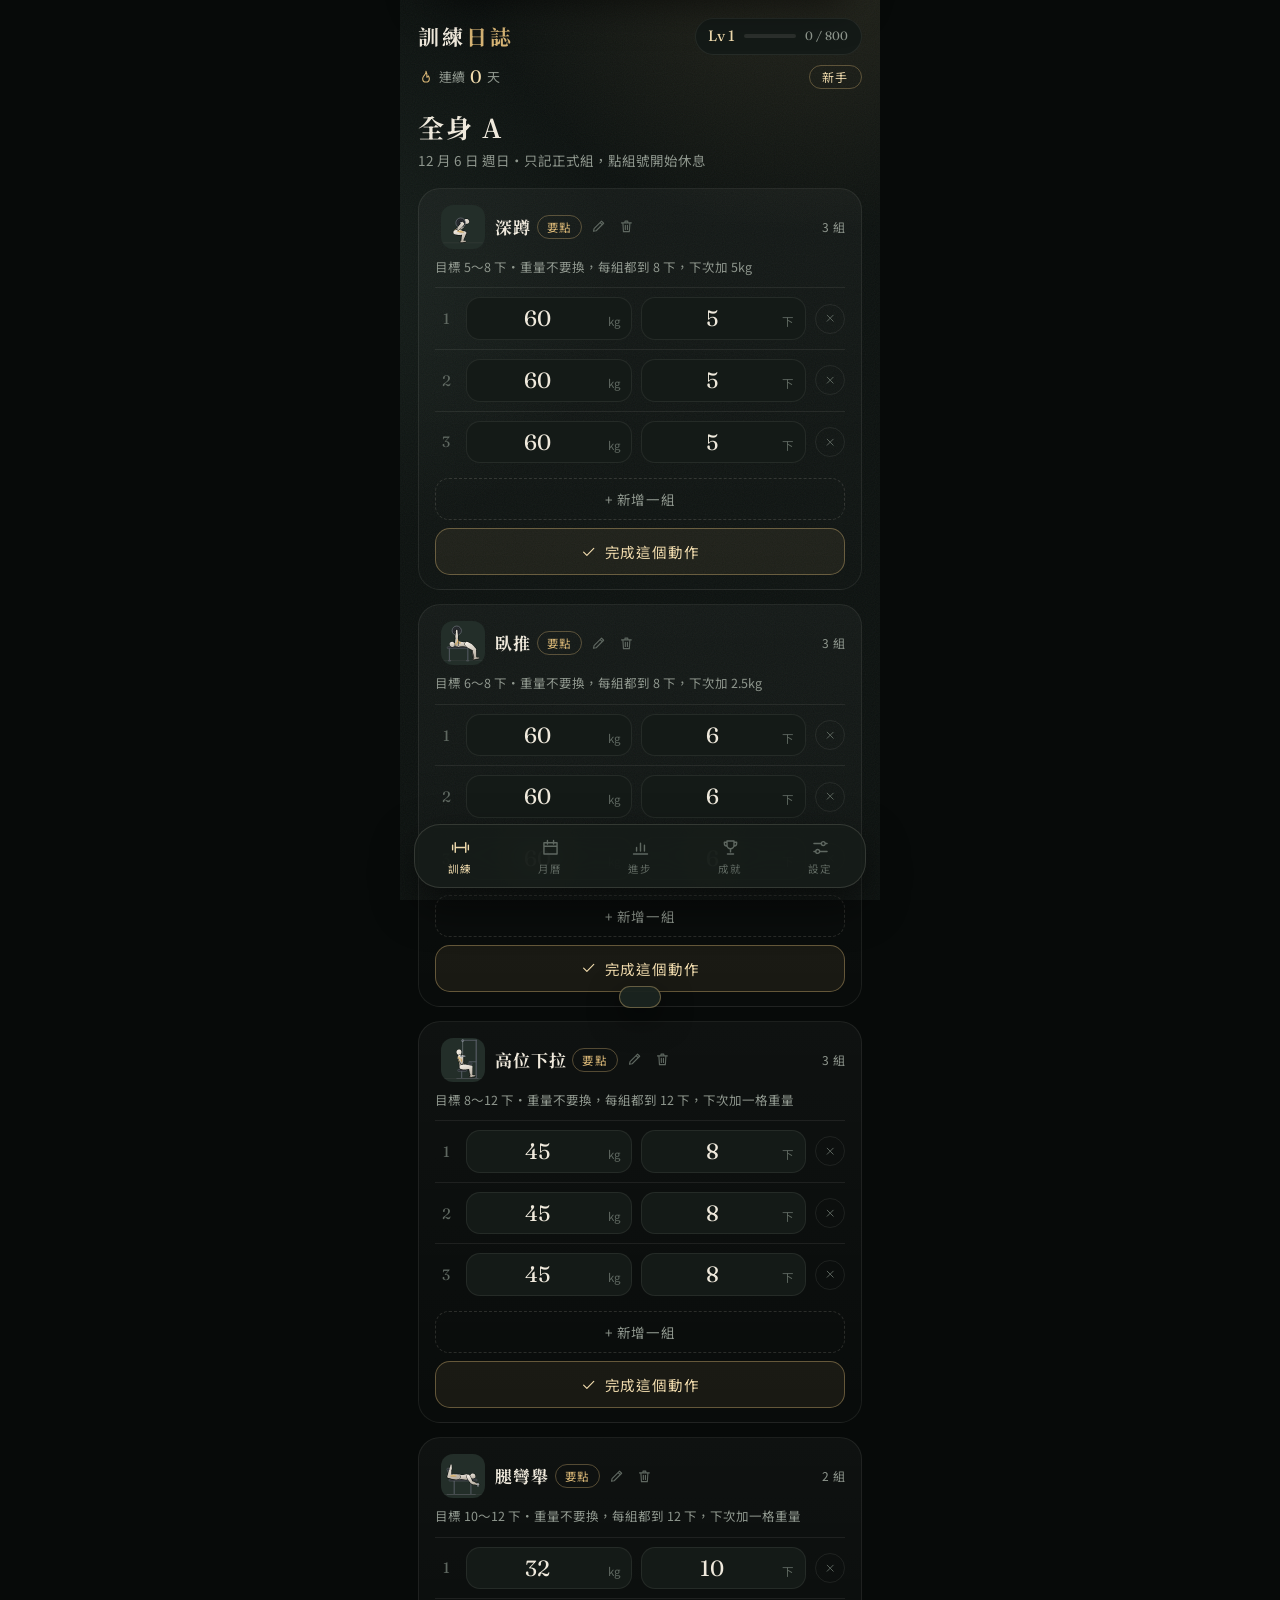
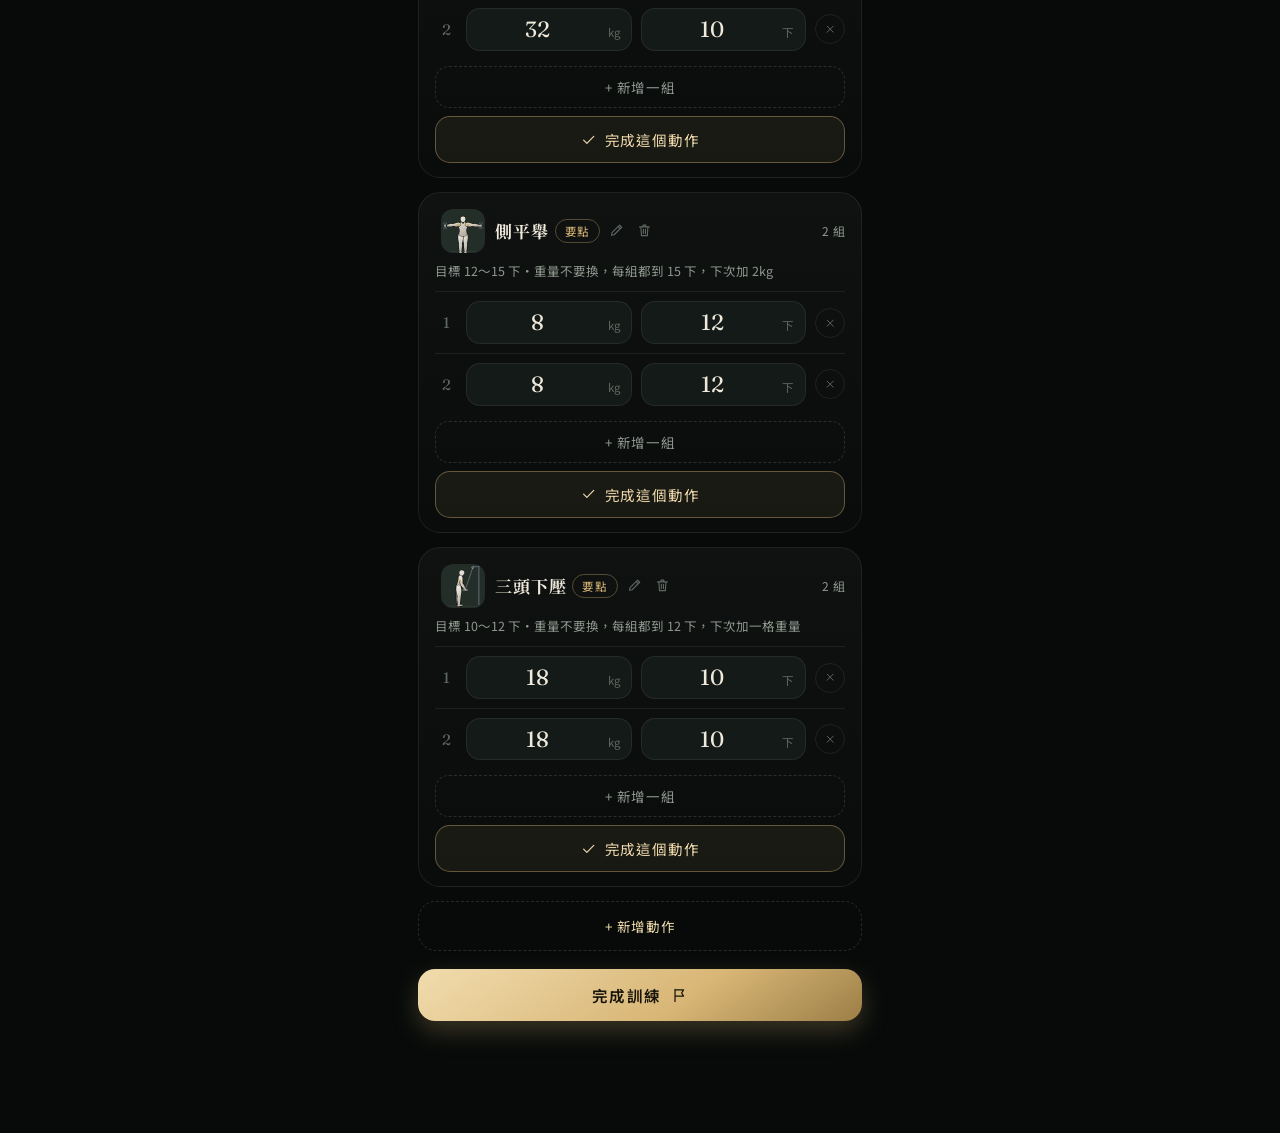
==== commit 33e8eae7: "質感版動作圖換成寫實比例人體：40 個動作各自的姿勢和器材，練到的肌肉用金色標出；名稱關鍵字對應也細分 Co-Authored-By: Claude Opus 5.5 <noreply@anthrop" ====
--- a/deploy/index.html
+++ b/deploy/index.html
@@ -243,10 +243,9 @@
 .pick-txt{width:52px;height:52px;display:grid;place-items:center;font-size:16px;}
 .pick-foot{flex:none;}
 .pick-foot .day-modal-close{margin-top:8px;}
-.exi{width:52px;height:52px;fill:none;stroke:#efe9dc;stroke-width:2.2;stroke-linecap:round;stroke-linejoin:round;flex:none;}
-.exi .eq{stroke:#d8b676;stroke-width:2;}
+.exi{width:66px;height:66px;flex:none;display:block;}
 #tip-title{display:flex;align-items:center;gap:10px;}
-.tip-ic{width:46px;height:46px;}
+.tip-ic{width:56px;height:56px;}
 .tip-list{padding-left:22px;margin:4px 0 0;}
 .tip-list li{font-size:14.5px;line-height:1.75;margin-bottom:8px;}
 .set-num{cursor:pointer;border:none;background:none;padding:0;font-family:inherit;}
@@ -768,9 +767,8 @@
 #toast{top:auto;bottom:calc(var(--safe-b) + 92px);transform:translateX(-50%) translateY(200px);}
 #toast.show{transform:translateX(-50%) translateY(0);}
 .lx-part{background:var(--s3);color:var(--gold2);}
-.lx-part.lx-exi{padding:0;width:40px;height:40px;border-radius:12px;}
-.lx-part .exi{width:34px;height:34px;stroke-width:2.6;}
-.lx-part .exi .eq{stroke-width:2.4;}
+.lx-part.lx-exi{padding:0;width:44px;height:44px;border-radius:12px;overflow:hidden;}
+.lx-part .exi{width:44px;height:44px;}
 #ex-picker,#tip-modal{background:rgba(4,6,5,.62);backdrop-filter:blur(3px);-webkit-backdrop-filter:blur(3px);}
 #ex-picker.show,#tip-modal.show{animation:lx-fade .25s both;}
 .pick-tab{background:var(--s1);border-color:var(--line2);color:var(--muted);font-size:13px;letter-spacing:.04em;}
@@ -3654,29 +3652,29 @@
 const EX_LIB_GROUPS = [
   {key:'chest', label:'胸', items:[
     ['臥推','chest','bench',2.5,[6,8],3],['上斜臥推','chest','incline',2.5,[8,10],3],
-    ['啞鈴臥推','chest','bench',2,[8,12],3],['上斜啞鈴臥推','chest','incline',2,[8,12],3],
-    ['上斜槓片臥推','chest','incline',0,[8,12],3],['機械胸推','chest','bench',0,[8,12],3],
-    ['蝴蝶機夾胸','chest','fly',0,[10,15],3],['雙槓撐體','chest','dip',0,[6,12],3,0]]},
+    ['啞鈴臥推','chest','dbbench',2,[8,12],3],['上斜啞鈴臥推','chest','dbincline',2,[8,12],3],
+    ['上斜槓片臥推','chest','plateincline',0,[8,12],3],['機械胸推','chest','chestpress',0,[8,12],3],
+    ['蝴蝶機夾胸','chest','pecdeck',0,[10,15],3],['雙槓撐體','chest','dip',0,[6,12],3,0]]},
   {key:'back', label:'背', items:[
     ['高位下拉','back','pulldown',0,[8,12],3],['引體向上','back','pullup',0,[5,10],3,0],
-    ['輔助引體向上','back','pullup',0,[6,10],3],['機械划船','back','row',0,[10,12],3],
-    ['坐姿划船','back','row',0,[10,12],3],['槓片划船機','back','row',0,[8,12],3],
-    ['啞鈴划船','back','dbrow',2,[8,12],3],['槓鈴划船','back','rdl',2.5,[6,10],3]]},
+    ['輔助引體向上','back','apullup',0,[6,10],3],['機械划船','back','machrow',0,[10,12],3],
+    ['坐姿划船','back','cablerow',0,[10,12],3],['槓片划船機','back','platerow',0,[8,12],3],
+    ['啞鈴划船','back','dbrow',2,[8,12],3],['槓鈴划船','back','bbrow',2.5,[6,10],3]]},
   {key:'quads', label:'腿', items:[
-    ['深蹲','quads','squat',5,[5,8],3],['哈克深蹲','quads','squat',5,[8,12],3],
-    ['槓片腿推','quads','legpress',5,[10,12],3],['腿推機','quads','legpress',0,[10,12],3],
-    ['保加利亞蹲','quads','lunge',2,[8,12],3],['腿伸展','quads','legext',0,[12,15],3]]},
+    ['深蹲','quads','squat',5,[5,8],3],['哈克深蹲','quads','hack',5,[8,12],3],
+    ['槓片腿推','quads','platepress',5,[10,12],3],['腿推機','quads','legpress',0,[10,12],3],
+    ['保加利亞蹲','quads','bulgarian',2,[8,12],3],['腿伸展','quads','legext',0,[12,15],3]]},
   {key:'hams', label:'臀・腿後', items:[
     ['硬舉','hams','deadlift',5,[3,5],2],['羅馬尼亞硬舉','hams','rdl',5,[6,10],3],
     ['腿彎舉','hams','legcurl',0,[10,12],2],['臀推','hams','hipthrust',5,[8,12],3],
     ['腿外展','hams','abduct',0,[12,15],2]]},
   {key:'shoulder', label:'肩', items:[
-    ['側平舉','shoulder','lateral',2,[12,15],2],['啞鈴肩推','shoulder','press',2,[8,12],3],
-    ['槓鈴肩推','shoulder','press',2.5,[5,8],3],['機械肩推','shoulder','press',0,[8,12],3],
-    ['臉拉','shoulder','facepull',0,[12,15],2],['反向飛鳥','shoulder','fly',0,[12,15],2]]},
+    ['側平舉','shoulder','lateral',2,[12,15],2],['啞鈴肩推','shoulder','dbpress',2,[8,12],3],
+    ['槓鈴肩推','shoulder','bbpress',2.5,[5,8],3],['機械肩推','shoulder','machpress',0,[8,12],3],
+    ['臉拉','shoulder','facepull',0,[12,15],2],['反向飛鳥','shoulder','revfly',0,[12,15],2]]},
   {key:'arms', label:'手臂', items:[
-    ['二頭彎舉','biceps','curl',2.5,[10,12],2],['W槓彎舉','biceps','curl',2.5,[8,12],2],
-    ['錘式彎舉','biceps','curl',2,[10,12],2],['三頭下壓','triceps','pushdown',0,[10,12],2]]},
+    ['二頭彎舉','biceps','curl',2.5,[10,12],2],['W槓彎舉','biceps','ezcurl',2.5,[8,12],2],
+    ['錘式彎舉','biceps','hammer',2,[10,12],2],['三頭下壓','triceps','pushdown',0,[10,12],2]]},
   {key:'core', label:'核心・小腿', items:[
     ['捲腹','abs','crunch',0,[12,20],2,0],['懸垂舉腿','abs','legraise',0,[8,15],2,0],
     ['提踵','calves','calf',0,[10,15],2]]}
@@ -3684,53 +3682,324 @@
 const EX_LIB = {};
 EX_LIB_GROUPS.forEach(g=>g.items.forEach(it=>{ EX_LIB[it[0]] = {name:it[0], part:it[1], icon:it[2], inc:it[3], range:it[4], n:it[5], w0:it.length>6?it[6]:''}; }));
 // 名稱關鍵字 → 圖示（動作庫以外的名字，例如以前自己打的）
-const EXI_KEYWORDS = [['腿推','legpress'],['腿彎舉','legcurl'],['腿伸','legext'],['划船','row'],['下拉','pulldown'],['引體','pullup'],['肩推','press'],['平舉','lateral'],['飛鳥','fly'],['夾胸','fly'],['臉拉','facepull'],
-  ['二頭','curl'],['彎舉','curl'],['三頭','pushdown'],['羅馬尼亞','rdl'],['硬','deadlift'],['臀推','hipthrust'],['外展','abduct'],['保加利亞','lunge'],['弓箭','lunge'],['深蹲','squat'],['Squat','squat'],
-  ['小腿','calf'],['提踵','calf'],['舉腿','legraise'],['腹','crunch'],['上斜','incline'],['臥推','bench'],['胸推','bench'],['撐體','dip']];
+const EXI_KEYWORDS = [['槓片腿推','platepress'],['腿推','legpress'],['腿彎舉','legcurl'],['腿伸','legext'],['坐姿划船','cablerow'],['啞鈴划船','dbrow'],['槓鈴划船','bbrow'],['槓片划船','platerow'],['划船','machrow'],['下拉','pulldown'],['輔助引體','apullup'],['引體','pullup'],['槓鈴肩推','bbpress'],['啞鈴肩推','dbpress'],['肩推','machpress'],['平舉','lateral'],['反向飛鳥','revfly'],['飛鳥','pecdeck'],['夾胸','pecdeck'],['臉拉','facepull'],['錘式','hammer'],['W槓','ezcurl'],['二頭','curl'],['彎舉','curl'],['三頭','pushdown'],['羅馬尼亞','rdl'],['硬','deadlift'],['臀推','hipthrust'],['外展','abduct'],['保加利亞','bulgarian'],['弓箭','bulgarian'],['哈克','hack'],['深蹲','squat'],['Squat','squat'],['小腿','calf'],['提踵','calf'],['舉腿','legraise'],['腹','crunch'],['上斜啞鈴','dbincline'],['上斜槓片','plateincline'],['上斜','incline'],['啞鈴臥推','dbbench'],['臥推','bench'],['胸推','chestpress'],['撐體','dip']];
 function exIconKey(name){
   const n = canonEx(name);
   if(EX_LIB[n]) return EX_LIB[n].icon;
   const hit = EXI_KEYWORDS.find(([kw])=>n.indexOf(kw)>=0);
   return hit ? hit[1] : '';
 }
-function exiSVG(k, cls){
-  const d = EXI[k]; if(!d) return '';
-  const h = d.h;
-  return '<svg class="'+(cls||'exi')+'" viewBox="0 0 48 48"><path class="eq" d="'+d.e+'"/><path d="'+d.b+'M'+(h[0]-3)+' '+h[1]+'a3 3 0 1 0 6 0a3 3 0 1 0-6 0"/></svg>';
-}
+function exiSVG(k, cls){ return FIG.render(k, cls); }
 // 遊戲版：沿用像素圖，沒有的用部位小人
 function gbExIcon(name, part){
   const hit = EX_SPRITES[name] ? name : (SPRITE_KEYWORDS.find(([kw])=>name.indexOf(kw)>=0)||[])[1];
   return '<span class="ex-tile">'+(hit ? spriteSVG(EX_SPRITES[hit],2) : bodyIconSVG(part,2))+'</span>';
 }
-// 48 格線條圖：h＝頭中心，b＝人，e＝器材（金色）
-const EXI = {
-squat:{h:[24,9.5],b:'M24 13v13M24 26l-8 5 1 10M24 26l8 5-1 10M20 15.5l-3.5 4L15 15M28 15.5l3.5 4L33 15',e:'M8 15h32M9 11v8M11.5 12v6M39 11v8M36.5 12v6'},
-bench:{h:[9,25.5],b:'M13 28h15M28 28l6-3 1 14M16 28V18',e:'M7 32h26M11 32v8M29 32v8M16 13.5m-4.5 0a4.5 4.5 0 1 0 9 0a4.5 4.5 0 1 0-9 0'},
-incline:{h:[11,18],b:'M14 21.5l13.5 9M27.5 30.5l8-1.5 1 11M16.5 23V12',e:'M11 26l20 12M29 37v4.5M16.5 8.5m-4.5 0a4.5 4.5 0 1 0 9 0a4.5 4.5 0 1 0-9 0'},
-pulldown:{h:[24,17],b:'M24 20.5V32M19 22.5h10M19 22.5l-4-4.5-2-6M29 22.5l4-4.5 2-6M24 32l-6 3v7M24 32l6 3v7',e:'M24 3v9M11 12h26M16 34h16'},
-row:{h:[27,13],b:'M27 16.5l1 14.5M27.5 18.5l4.5 6-11 .5M28 31l-9-3-8 7',e:'M5 6v36M5 25h16M21 34h12M9 32v8'},
-deadlift:{h:[14,16],b:'M17.5 18l14.5 7M32 25l-6 7 3 9.5M19 19.5l3 14',e:'M23 36m-5 0a5 5 0 1 0 10 0a5 5 0 1 0-10 0M10 41.5h28'},
-rdl:{h:[16.5,13.5],b:'M20 15.5l16 6.5M36 22l-5 9 1 10.5M22 16.5l3 13',e:'M26 31.5m-4 0a4 4 0 1 0 8 0a4 4 0 1 0-8 0M10 41.5h28'},
-legpress:{h:[9,24],b:'M11.5 26.5L21 35M21 35l4-12 10-1',e:'M7 30.5l13 8M31 17l7.5 10M27 41l15-15'},
-legcurl:{h:[15,9.5],b:'M15 13l2 15M17 28h13M30 28l-4 11M16 16l5 7',e:'M10 30h20M12 12v18M26 24.5h6M24 39h5'},
-legext:{h:[15,9.5],b:'M15 13l2 15M17 28h13M30 28l10-6M16 16l5 7',e:'M10 30h20M12 12v18M37 25.5l3 4'},
-lateral:{h:[24,9],b:'M24 12.5v14M24 26.5l-4 15M24 26.5l4 15M24 15l-13 1M24 15l13 1',e:'M9 13v6M7 14v4M39 13v6M41 14v4'},
-press:{h:[24,14],b:'M24 17.5V30M24 30l-4 11.5M24 30l4 11.5M24 19l-8-1-2-10M24 19l8-1 2-10',e:'M10 6h8M34 6h-8M10 4.5v3M18 4.5v3M30 4.5v3M38 4.5v3'},
-curl:{h:[22,9],b:'M22 12.5l1 15M23 27.5l-3 14M23 27.5l3 14M22 15l1.5 8.5 7.5-6',e:'M30 14v6M32.5 15v4'},
-pushdown:{h:[27,10],b:'M27 13.5l-1 14.5M26 28l-3 13.5M26 28l3 13.5M26.5 15.5l-1 9-7.5 4',e:'M6 4v38M6 5h5M11 5l7 23'},
-calf:{h:[24,8],b:'M24 11.5V25M24 25l1 11M25 36l-4 3.5M24 13.5l-1.5 10M24 13.5l1.5 10',e:'M13 40h20v2.5H13z'},
-hipthrust:{h:[9,23.5],b:'M12.5 25L27 25M27 25l8 1 1 15',e:'M5 28h11v6H5zM27 20.5m-4 0a4 4 0 1 0 8 0a4 4 0 1 0-8 0'},
-lunge:{h:[19,9.5],b:'M19 13l1 12.5M20 25.5l-8 5 1 11M20 25.5l9 9 8-4',e:'M33 31h11M38 31v10'},
-crunch:{h:[12,27],b:'M15 30l9.5 8M24.5 38l8-10 6 11M14 29l-4-5',e:'M6 42h36'},
-facepull:{h:[27,13],b:'M27.5 16.5v13M27.5 29.5l-3 12M27.5 29.5l3 12M27.5 18.5l-6-2.5-2-4',e:'M6 4v38M7 11h12'},
-pullup:{h:[24,14],b:'M24 17.5V30M24 30l-3 10 3 2M24 30l3 10M19 19h10M19 19l-4-6-2-8M29 19l4-6 2-8',e:'M7 5h34M11 3v4M37 3v4'},
-fly:{h:[24,10],b:'M24 13.5V29M24 29l-4 12.5M24 29l4 12.5M24 17H13v-8M24 17h11v-8',e:'M10.5 7v13M37.5 7v13M18 29h12'},
-dip:{h:[24,9],b:'M24 12.5V27M24 27l-3 9 3 4M24 27l3 9M24 15l-7 4M24 15l7 4',e:'M17 19h-6M31 19h6M13 19v23M35 19v23'},
-abduct:{h:[24,9],b:'M24 12.5V27M24 27l-10 4-1 11M24 27l10 4 1 11M24 16l-6 8M24 16l6 8',e:'M10.5 27v9M37.5 27v9M16 28h16'},
-dbrow:{h:[9,13],b:'M12 15l18 4M30 19l-6 11h8M30 19l3 11v11.5M14 16l-1 14M19 17l1 9',e:'M8 30h24v3H8zM10 33v8.5M30 33v8.5M17 27h6M17 25.5v3M23 25.5v3'},
-legraise:{h:[24,14],b:'M24 17.5V30M24 30h14M19 19h10M19 19l-4-6-2-8M29 19l4-6 2-8',e:'M7 5h34'}
+// 寫實比例人體動作圖：每個動作自己的姿勢＋器材，練到的肌肉用金色
+const FIG = (()=>{
+const R = Math.PI/180;
+const dir = a => [Math.sin(a*R), Math.cos(a*R)];
+const add = (p,q,k=1) => [p[0]+q[0]*k, p[1]+q[1]*k];
+const f1 = n => Math.round(n*10)/10;
+const pt = p => f1(p[0])+' '+f1(p[1]);
+// 閉合／開放 Catmull-Rom 平滑曲線
+function spline(P, closed){
+  const n = P.length; let d = 'M'+pt(P[0]);
+  const g = i => closed ? P[(i+n)%n] : P[Math.max(0,Math.min(n-1,i))];
+  const last = closed ? n : n-1;
+  for(let i=0;i<last;i++){
+    const p0=g(i-1),p1=g(i),p2=g(i+1),p3=g(i+2);
+    const c1=[p1[0]+(p2[0]-p0[0])/6, p1[1]+(p2[1]-p0[1])/6];
+    const c2=[p2[0]-(p3[0]-p1[0])/6, p2[1]-(p3[1]-p1[1])/6];
+    d += 'C'+pt(c1)+' '+pt(c2)+' '+pt(p2);
+  }
+  return d + (closed?'Z':'');
+}
+// 有肌肉弧度的肢體：A→B，ra/rb 兩端半徑，mF/mB 前後側最粗處，m 最粗處位置
+function limb(A,B,ra,mF,mB,rb,m,flip){
+  const L = Math.hypot(B[0]-A[0],B[1]-A[1])||1;
+  const u = [(B[0]-A[0])/L,(B[1]-A[1])/L];
+  let n = [u[1],-u[0]]; if(flip) n=[-n[0],-n[1]];
+  const M = add(A,u,L*m);
+  const F = [add(A,n,ra*.92), add(M,n,mF), add(B,n,rb*.92)];
+  const K = [add(B,n,-rb*.92), add(M,n,-mB), add(A,n,-ra*.92)];
+  const capB = [add(add(B,n,rb*.6),u,rb*.85), add(B,u,rb), add(add(B,n,-rb*.6),u,rb*.85)];
+  const capA = [add(add(A,n,-ra*.6),u,-ra*.85), add(A,u,-ra), add(add(A,n,ra*.6),u,-ra*.85)];
+  return spline(F.concat(capB,K,capA), true);
+}
+// 肢體上的肌肉（金色）：側 s=1 前、-1 後、0 中間；f0~f1 段落；o 外緣比例
+function limbMus(A,B,ra,rm,rb,m,s,f0,f1,flip,o=.9){
+  const L = Math.hypot(B[0]-A[0],B[1]-A[1])||1;
+  const u = [(B[0]-A[0])/L,(B[1]-A[1])/L];
+  let n = [u[1],-u[0]]; if(flip) n=[-n[0],-n[1]];
+  const r = f => f<m ? ra+(rm-ra)*(f/m) : rm+(rb-rm)*((f-m)/(1-m));
+  const at = (f,k) => add(add(A,u,L*f), n, k);
+  const fm=(f0+f1)/2;
+  if(s===0) return spline([at(f0,0), at(fm,r(fm)*.62), at(f1,0), at(fm,-r(fm)*.62)], true);
+  return spline([at(f0,s*r(f0)*.35), at(fm,s*r(fm)*o), at(f1,s*r(f1)*.35), at(fm,s*r(fm)*.05)], true);
+}
+const LIMB = { // ra, mF, mB, rb, m
+  th:[5.7,5.9,5.4,3.7,.38], sh:[3.6,3.0,4.3,2.2,.3], ua:[3.9,3.7,3.9,2.6,.45], fa:[2.8,3.0,2.9,1.9,.3]
 };
+const TORSO = [[-.1,2.4],[.04,5.3],[.32,4.7],[.58,5.8],[.78,6.4],[.95,4.6],[1.04,2.0],[1.07,-2.2],[1.0,-4.9],[.8,-5.9],[.5,-4.4],[.22,-5.0],[.03,-6.4],[-.12,-4.0]];
+const TMUS = {
+  chest:[[.55,3.8],[.77,6.1],[.97,3.9],[.77,1.2]],
+  abs:[[.04,3.4],[.32,4.4],[.57,4.1],[.32,1.6]],
+  lat:[[.42,-3.5],[.72,-5.5],[.96,-4.1],[.72,-1.6]],
+  low:[[.12,-4.6],[.4,-4.1],[.62,-4.2],[.4,-2.2]],
+  glute:[[-.11,-3.7],[.02,-6.1],[.2,-4.7],[.05,-1.7]],
+  trap:[[.86,-4.6],[1.0,-4.6],[1.06,-1.8],[.94,-2.6]]
+};
+const C = {steel:'#9aa1a9', steelD:'#555b63', pad:'#2c2f34', padE:'#62686f', plate:'#202326', plateE:'#80878f', cable:'#b7bec5', stack:'#26292d'};
+// ── 器材 ──
+const E = {
+  plate:(x,y,r=10)=>`<circle cx="${f1(x)}" cy="${f1(y)}" r="${r}" fill="${C.plate}" stroke="${C.plateE}" stroke-width="1.3"/><circle cx="${f1(x)}" cy="${f1(y)}" r="${f1(r*.62)}" fill="none" stroke="#3d4248" stroke-width="1"/><circle cx="${f1(x)}" cy="${f1(y)}" r="1.7" fill="${C.steel}"/>`,
+  hex:(x,y,r=4.3)=>{let p=[];for(let i=0;i<6;i++){const a=(i*60+30)*R;p.push(pt([x+r*Math.cos(a),y+r*Math.sin(a)]));}return `<polygon points="${p.join(' ')}" fill="#2b2f33" stroke="${C.steel}" stroke-width="1.1"/><circle cx="${f1(x)}" cy="${f1(y)}" r="1.2" fill="${C.steel}"/>`;},
+  db:(x,y,a=0,s=1)=>`<g transform="translate(${f1(x)} ${f1(y)}) rotate(${a}) scale(${s})"><rect x="-4" y="-.9" width="8" height="1.8" fill="${C.steel}"/><rect x="-7.2" y="-3.8" width="3.6" height="7.6" rx="1" fill="${C.plate}" stroke="${C.plateE}" stroke-width="1"/><rect x="3.6" y="-3.8" width="3.6" height="7.6" rx="1" fill="${C.plate}" stroke="${C.plateE}" stroke-width="1"/></g>`,
+  bar:(a,b,w=2.2,c=C.steel)=>`<line x1="${f1(a[0])}" y1="${f1(a[1])}" x2="${f1(b[0])}" y2="${f1(b[1])}" stroke="${c}" stroke-width="${w}" stroke-linecap="round"/>`,
+  poly:(P,w=2.2,c=C.steel)=>`<polyline points="${P.map(pt).join(' ')}" fill="none" stroke="${c}" stroke-width="${w}" stroke-linecap="round" stroke-linejoin="round"/>`,
+  cable:(a,b)=>`<line x1="${f1(a[0])}" y1="${f1(a[1])}" x2="${f1(b[0])}" y2="${f1(b[1])}" stroke="${C.cable}" stroke-width=".9"/>`,
+  pad:(x,y,w,h,rot=0,rx=1.8)=>`<rect x="${f1(x)}" y="${f1(y)}" width="${f1(w)}" height="${f1(h)}" rx="${rx}" fill="${C.pad}" stroke="${C.padE}" stroke-width="1"${rot?` transform="rotate(${rot} ${f1(x)} ${f1(y)})"`:''}/>`,
+  stack:(x,y,w,h)=>{let s=`<rect x="${x}" y="${y}" width="${w}" height="${h}" rx="1" fill="${C.stack}" stroke="${C.padE}" stroke-width="1"/>`;for(let yy=y+3;yy<y+h-1;yy+=3)s+=`<line x1="${x+1}" y1="${yy}" x2="${x+w-1}" y2="${yy}" stroke="#41464c" stroke-width=".7"/>`;return s;},
+  pulley:(x,y)=>`<circle cx="${f1(x)}" cy="${f1(y)}" r="2.4" fill="${C.steelD}" stroke="${C.steel}" stroke-width="1"/>`,
+  floor:(y,x0=6,x1=94)=>`<line x1="${x0}" y1="${y}" x2="${x1}" y2="${y}" stroke="#3a3f3c" stroke-width="1.2" stroke-linecap="round"/>`
+};
+// 長凳（側面）：x0~x1，墊子頂 y，地板 fy
+const bench = (x0,x1,y,fy) => E.bar([x0+5,y+3],[x0+5,fy],2.4,C.steelD)+E.bar([x1-5,y+3],[x1-5,fy],2.4,C.steelD)+E.bar([x0+3,fy],[x0+8,fy],2.4,C.steelD)+E.bar([x1-8,fy],[x1-3,fy],2.4,C.steelD)+E.pad(x0,y,x1-x0,4.2);
+
+// ── 側面人體 ──
+function side(p){
+  const H=p.hip, T=26, u=dir(p.t), v=dir(p.t-90);
+  const loc = (f,k) => add(add(H,u,T*f),v,k);
+  const J = {hip:H, u, v, loc};
+  J.sh = loc(.93,-.6); J.neck = loc(1.03,0);
+  J.head = add(J.neck, dir(p.hd!=null?p.hd:p.t), 7.4);
+  const fo = p.fo||[0,0];
+  J.el=[];J.wr=[];J.hd=[];J.kn=[];J.an=[];J.toe=[];
+  (p.arms||[]).forEach((a,i)=>{ const S=i?add(J.sh,fo):J.sh; const e=add(S,dir(a[0]),15*(a[2]||1)); const w=add(e,dir(a[1]),13*(a[3]||1)); J.el[i]=e; J.wr[i]=w; J.hd[i]=add(w,dir(a[1]),2.6); J['S'+i]=S; });
+  (p.legs||[]).forEach((l,i)=>{ const Hh=i?add(H,fo):H; const k=add(Hh,dir(l[0]),20*(l[3]||1)); const an=add(k,dir(l[1]),19*(l[4]||1)); J.kn[i]=k; J.an[i]=an; const ft=l[2]!=null?l[2]:90; J.toe[i]=add(add(an,dir(ft),7.6),dir(ft-90),1.6); J['H'+i]=Hh; J.ft=J.ft||[]; J.ft[i]=ft; });
+  J.fl = Math.round(Math.max(...J.an.map(a=>a[1]),0)+3.4);
+  return J;
+}
+function sideParts(p,J,mus){
+  const out = {far:[],farM:[],torso:'',torsoM:[],near:[],nearM:[]};
+  const legChain=(i)=>{ const l=p.legs[i]; const ft=J.ft[i];
+    const heel=add(add(J.an[i],dir(ft),-1.4),dir(ft-90),1.2);
+    return [limb(J['H'+i],J.kn[i],...LIMB.th), limb(J.kn[i],J.an[i],...LIMB.sh), limb(heel,J.toe[i],2.3,2.1,1.9,1.3,.35)];
+  };
+  const armChain=(i)=>{ const a=p.arms[i]; return [limb(J['S'+i],J.el[i],...LIMB.ua), limb(J.el[i],J.wr[i],...LIMB.fa), limb(J.wr[i],add(J.wr[i],dir(a[4]!=null?a[4]:a[1]),4.4),1.9,2.1,1.8,1.4,.45)]; };
+  const legM=(i)=>{ const r=[]; const th=LIMB.th, sh=LIMB.sh;
+    if(mus.quad) r.push(limbMus(J['H'+i],J.kn[i],th[0],th[1],th[3],th[4],1,.08,.92));
+    if(mus.ham) r.push(limbMus(J['H'+i],J.kn[i],th[0],th[2],th[3],th[4],-1,.1,.9));
+    if(mus.calf) r.push(limbMus(J.kn[i],J.an[i],sh[0],sh[2],sh[3],sh[4],-1,.04,.68));
+    if(mus.abd) r.push(limbMus(J['H'+i],J.kn[i],th[0],th[1],th[3],th[4],0,-.05,.45));
+    return r; };
+  const armM=(i)=>{ const r=[]; const ua=LIMB.ua;
+    if(mus.bi) r.push(limbMus(J['S'+i],J.el[i],ua[0],ua[1],ua[3],ua[4],1,.2,.88));
+    if(mus.tri) r.push(limbMus(J['S'+i],J.el[i],ua[0],ua[2],ua[3],ua[4],-1,.12,.9));
+    if(mus.delt) r.push(limbMus(J['S'+i],J.el[i],ua[0],ua[1],ua[3],ua[4],0,-.18,.36));
+    if(mus.fdelt) r.push(limbMus(J['S'+i],J.el[i],ua[0],ua[1],ua[3],ua[4],1,-.15,.4));
+    if(mus.rdelt) r.push(limbMus(J['S'+i],J.el[i],ua[0],ua[2],ua[3],ua[4],-1,-.15,.4));
+    if(mus.fore) r.push(limbMus(J.el[i],J.wr[i],LIMB.fa[0],LIMB.fa[1],LIMB.fa[3],LIMB.fa[4],0,.05,.6));
+    return r; };
+  const far = p.farFirst || ['leg','arm'];
+  if(p.legs&&p.legs[1]){ out.far.push(legChain(1)); out.farM.push(...legM(1)); }
+  if(p.arms&&p.arms[1]){ out.far.push(armChain(1)); out.farM.push(...armM(1)); }
+  const tp = TORSO.map(([f,k])=>J.loc(f,k));
+  out.torso = spline(tp,true)+limb(J.neck,J.head,2.9,2.9,2.9,2.7,.5)+headPath(J.neck,J.head,p.hd!=null?p.hd:p.t);
+  ['chest','abs','lat','low','glute','trap'].forEach(k=>{ if(mus[k]) out.torsoM.push(spline(TMUS[k].map(([f,kk])=>J.loc(f,kk)),true)); });
+  if(p.legs&&p.legs[0]){ out.near.push(legChain(0)); out.nearM.push(...legM(0)); }
+  if(p.arms&&p.arms[0]){ out.near.push(armChain(0)); out.nearM.push(...armM(0)); }
+  return out;
+}
+// 頭：橢圓＋下巴＋鼻樑，朝向 a
+function headPath(N,Hc,a){
+  const up = dir(a), fw = dir(a-90);
+  const at=(k1,k2)=>add(add(Hc,up,k1),fw,k2);
+  return spline([at(6.2,.6),at(5.2,4.4),at(2,5.7),at(.2,5.9),at(-1.4,5.3),at(-3.6,4.4),at(-5.3,2.2),at(-5.2,-1.2),at(-3.2,-4.6),at(1.5,-5.6),at(5,-3.6)],true);
+}
+// ── 正面／背面人體 ──
+const FT = [[0,3.2],[7.0,2.2],[8.5,-3],[7.3,-8.5],[8.5,-14],[10.1,-18.6],[11.4,-22.3],[9.5,-25.4],[5.4,-26.6],[2.7,-28.2]];
+function front(p){
+  const H=p.hip, s=p.s||1; const J={hip:H};
+  const P=(x,y)=>[H[0]+x*s,H[1]+y*s];
+  J.P=P; J.neck=P(0,-27.8); J.head=P(0,-34.8);
+  J.S=[P(9.7,-22.6),P(-9.7,-22.6)]; J.Hh=[P(4.7,.4),P(-4.7,.4)];
+  J.el=[];J.wr=[];J.hd=[];J.kn=[];J.an=[];
+  [0,1].forEach(i=>{ const m=i?-1:1;
+    const a=p.arms[i]||p.arms[0]; const d1=dir(a[0]),d2=dir(a[1]);
+    J.el[i]=add(J.S[i],[d1[0]*m,d1[1]],15*s*(a[2]||1)); J.wr[i]=add(J.el[i],[d2[0]*m,d2[1]],13*s*(a[3]||1)); J.hd[i]=add(J.wr[i],[d2[0]*m,d2[1]],2.6*s);
+    const l=p.legs[i]||p.legs[0]; const e1=dir(l[0]),e2=dir(l[1]);
+    J.kn[i]=add(J.Hh[i],[e1[0]*m,e1[1]],20*s*(l[2]||1)); J.an[i]=add(J.kn[i],[e2[0]*m,e2[1]],19*s*(l[3]||1));
+  });
+  return J;
+}
+function frontParts(p,J,mus){
+  const s=p.s||1, out={far:[],farM:[],torso:'',torsoM:[],near:[],nearM:[],after:[]};
+  const sc=a=>a.map((x,i)=>i===4?x:x*s);
+  const th=sc(LIMB.th), shn=sc([3.7,3.6,3.6,2.3,.3]), ua=sc([4.3,3.7,3.7,2.6,.45]), fa=sc(LIMB.fa);
+  const tp=FT.concat(FT.slice(1,-1).reverse().map(([x,y])=>[-x,y])).map(([x,y])=>J.P(x,y));
+  // 腿在軀幹後面（髖部蓋住大腿根）
+  [0,1].forEach(i=>{ const fl=i===1;
+    const foot = `M${pt(add(J.an[i],[(i?-1:1)*-1.6*s,1.2*s]))}h0`;
+    const ftp = spline([add(J.an[i],[-2.6*s*(i?-1:1),.6*s]),add(J.an[i],[1.2*s*(i?-1:1),-.4*s]),add(J.an[i],[3.4*s*(i?-1:1),2.6*s]),add(J.an[i],[2.6*s*(i?-1:1),4.2*s]),add(J.an[i],[-2.4*s*(i?-1:1),3.4*s])],true);
+    out.far.push([limb(J.Hh[i],J.kn[i],...th,fl), limb(J.kn[i],J.an[i],...shn,fl), ftp]);
+    if(mus.quad) out.farM.push(limbMus(J.Hh[i],J.kn[i],th[0],th[1],th[3],th[4],0,.12,.9,fl));
+    if(mus.abd) out.farM.push(limbMus(J.Hh[i],J.kn[i],th[0],th[1],th[3],th[4],1,-.05,.5,fl,.95));
+    if(mus.calf&&p.back) out.farM.push(limbMus(J.kn[i],J.an[i],shn[0],shn[1],shn[3],shn[4],0,.05,.6,fl));
+  });
+  out.torso = spline(tp,true)+limb(J.neck,J.head,3*s,3*s,3*s,2.9*s,.5)+spline([[0,-41.2],[4.6,-39.4],[5.3,-34.6],[4.2,-30.3],[0,-28.4],[-4.2,-30.3],[-5.3,-34.6],[-4.6,-39.4]].map(([x,y])=>J.P(x,y)),true);
+  const E2=(x,y,rx,ry,r=0)=>{ const c=J.P(x,y); return `M${pt(add(c,[-rx*s,0]))}a${f1(rx*s)} ${f1(ry*s)} 0 1 0 ${f1(2*rx*s)} 0a${f1(rx*s)} ${f1(ry*s)} 0 1 0 ${f1(-2*rx*s)} 0`; };
+  if(mus.chest&&!p.back) out.torsoM.push(E2(4.6,-19.4,4.3,3.1)+E2(-4.6,-19.4,4.3,3.1));
+  if(mus.abs&&!p.back) out.torsoM.push(E2(0,-9.6,3.3,6.4));
+  if(mus.lat) out.torsoM.push(spline([[8.2,-19],[9.6,-15],[7.6,-8.6],[5.8,-13]].map(([x,y])=>J.P(x,y)),true)+spline([[-8.2,-19],[-9.6,-15],[-7.6,-8.6],[-5.8,-13]].map(([x,y])=>J.P(x,y)),true));
+  if(mus.trap) out.torsoM.push(spline([[2.6,-27.4],[8.6,-24.8],[4.5,-21.5],[0,-16.5],[-4.5,-21.5],[-8.6,-24.8],[-2.6,-27.4]].map(([x,y])=>J.P(x,y)),true));
+  if(mus.rhomb) out.torsoM.push(spline([[0,-23.5],[6.2,-21.4],[0,-13.5],[-6.2,-21.4]].map(([x,y])=>J.P(x,y)),true));
+  if(mus.glute&&p.back) out.torsoM.push(E2(4,-1.2,3.6,3.2)+E2(-4,-1.2,3.6,3.2));
+  [0,1].forEach(i=>{ const fl=i===1, m=i?-1:1;
+    const a=p.arms[i]||p.arms[0];
+    const hd=add(J.wr[i],[dir(a[1])[0]*m,dir(a[1])[1]],4.2*s);
+    out.near.push([limb(J.S[i],J.el[i],...ua,fl), limb(J.el[i],J.wr[i],...fa,fl), limb(J.wr[i],hd,1.9*s,2.1*s,2.1*s,1.4*s,.45)]);
+    if(mus.bi) out.nearM.push(limbMus(J.S[i],J.el[i],ua[0],ua[1],ua[3],ua[4],0,.25,.88,fl));
+    if(mus.delt) out.nearM.push(limbMus(J.S[i],J.el[i],ua[0],ua[1],ua[3],ua[4],0,-.18,.34,fl));
+    if(mus.sdelt) out.nearM.push(limbMus(J.S[i],J.el[i],ua[0],ua[1],ua[3],ua[4],1,-.2,.36,fl,.95));
+    if(mus.tri) out.nearM.push(limbMus(J.S[i],J.el[i],ua[0],ua[2],ua[3],ua[4],-1,.12,.9,fl));
+  });
+  return out;
+}
+let uid=0;
+function render(key, cls){
+  const d = POSES[key]; if(!d) return '';
+  const id='fg'+(++uid);
+  const J = d.view==='front' ? front(d) : side(d);
+  const mus = {}; (d.mus||'').split(' ').forEach(k=>{ if(k) mus[k]=1; });
+  const P = d.view==='front' ? frontParts(d,J,mus) : sideParts(d,J,mus);
+  const eq = d.eq ? d.eq(J,E) : {};
+  const chain=(paths,fill,ms)=>{ const dd=paths.join(''); return `<path d="${dd}" fill="none" stroke="#0e1311" stroke-width="2.2" stroke-linejoin="round"/><path d="${dd}" fill="${fill}"/>`+(ms&&ms.length?`<path d="${ms.join('')}" fill="url(#${id}g)" opacity=".92"/>`:''); };
+  let s = `<svg class="${cls||'exi'}" viewBox="0 0 100 100"><defs>`+
+    `<linearGradient id="${id}n" x1="0" y1="0" x2=".35" y2="1"><stop offset="0" stop-color="#f6f1e8"/><stop offset="1" stop-color="#b9b1a4"/></linearGradient>`+
+    `<linearGradient id="${id}f" x1="0" y1="0" x2=".35" y2="1"><stop offset="0" stop-color="#8b857b"/><stop offset="1" stop-color="#5f5a53"/></linearGradient>`+
+    `<linearGradient id="${id}g" x1="0" y1="0" x2="0" y2="1"><stop offset="0" stop-color="#f3d590"/><stop offset="1" stop-color="#c08f3f"/></linearGradient></defs>`;
+  if(d.z) s += `<g transform="translate(50 ${d.zy||50}) scale(${d.z}) translate(-50 -50)">`;
+  s += eq.b||'';
+  P.far.forEach(c=>{ s+=chain(c,`url(#${id}${d.view==='front'?'n':'f'})`); });
+  if(P.farM.length) s += `<path d="${P.farM.join('')}" fill="url(#${id}g)" opacity="${d.view==='front'?.92:.55}"/>`;
+  s += eq.m||'';
+  s += chain([P.torso],`url(#${id}n)`,P.torsoM);
+  s += eq.m2||'';
+  P.near.forEach((c,i)=>{ s+=chain(c,`url(#${id}n)`); });
+  if(P.nearM.length) s += `<path d="${P.nearM.join('')}" fill="url(#${id}g)" opacity=".92"/>`;
+  s += eq.f||'';
+  if(d.z) s += '</g>';
+  return s+'</svg>';
+}
+// ── 40 個動作 ──
+// side: hip 髖、t 軀幹方向（180 直立、90 朝前、270 朝後）、arms [[上臂,前臂],...] 近側在前、legs [[大腿,小腿,腳],...]
+// 角度：0 向下、90 向前（右）、180 向上、270 向後（左）
+const POSES = {
+// 胸
+bench:{t:270,hip:[60,53],hd:272,arms:[[180,180],[183,180]],legs:[[55,5,95],[50,0,95]],mus:'chest fdelt tri',
+  eq:J=>({b:bench(14,66,58.5,90)+E.floor(90), m2:E.plate(J.hd[0][0],J.hd[0][1]-1,10.5)})},
+incline:{t:238,hip:[58,63],arms:[[175,175],[178,175]],legs:[[80,8,95],[75,2,95]],mus:'chest fdelt tri',
+  eq:J=>({b:E.pad(...add(J.hip,[-6,5]),30,4.2,-122)+E.pad(J.hip[0]-9,J.hip[1]+5.6,16,4.2)+E.bar([J.hip[0],J.hip[1]+10],[J.hip[0],90],2.4,C.steelD)+E.bar([J.hip[0]-22,90],[J.hip[0]+8,90],2.4,C.steelD)+E.floor(90), m2:E.plate(J.hd[0][0],J.hd[0][1]-1,10.5)})},
+dbbench:{t:270,hip:[60,53],hd:272,arms:[[172,186],[180,188]],legs:[[55,5,95],[50,0,95]],mus:'chest fdelt tri',
+  eq:J=>({b:bench(14,66,58.5,90)+E.floor(90), m:E.db(J.hd[1][0]+1.5,J.hd[1][1]-1.5,0,.95), f:E.db(J.hd[0][0],J.hd[0][1],0,1.05)})},
+dbincline:{t:238,hip:[58,63],arms:[[168,182],[176,184]],legs:[[80,8,95],[75,2,95]],mus:'chest fdelt tri',
+  eq:J=>({b:E.pad(...add(J.hip,[-6,5]),30,4.2,-122)+E.pad(J.hip[0]-9,J.hip[1]+5.6,16,4.2)+E.bar([J.hip[0],J.hip[1]+10],[J.hip[0],90],2.4,C.steelD)+E.bar([J.hip[0]-22,90],[J.hip[0]+8,90],2.4,C.steelD)+E.floor(90), m:E.db(J.hd[1][0]+1.5,J.hd[1][1]-1.5,-32,.95), f:E.db(J.hd[0][0],J.hd[0][1],-32,1.05)})},
+plateincline:{t:218,hip:[46,66],arms:[[150,148],[153,148]],legs:[[88,8,95],[84,3,95]],mus:'chest fdelt tri',
+  eq:J=>{const h=J.hd[0]; const pv=[14,30]; return {b:E.bar([12,90],[12,22],3,C.steelD)+E.bar(pv,[h[0]+2,h[1]-2],3.2,C.steel)+E.plate(h[0]-9,h[1]+3.5,7.5)+E.pad(...add(J.hip,[-5.5,4]),27,4.2,-128)+E.pad(J.hip[0]-8,J.hip[1]+5.6,16,4.2)+E.bar([J.hip[0],J.hip[1]+10],[J.hip[0],90],2.4,C.steelD)+E.bar([12,90],[J.hip[0]+10,90],2.4,C.steelD)+E.floor(90), f:E.bar([h[0]-1,h[1]-3],[h[0]+2,h[1]+3],2.6,C.steel)};}},
+chestpress:{t:180,hip:[42,64],arms:[[80,90],[84,90]],legs:[[90,0,95],[86,-4,95]],mus:'chest fdelt tri',
+  eq:J=>{const h=J.hd[0]; return {b:E.stack(8,24,9,40)+E.bar([12,90],[12,18],2.6,C.steelD)+E.bar([12,18],[30,18],2.6,C.steelD)+E.bar([30,18],[h[0]-3,h[1]-1],2.6,C.steel)+E.pad(J.hip[0]-10,J.hip[1]-32,4.5,34)+E.pad(J.hip[0]-9,J.hip[1]+5.5,22,4.4)+E.bar([J.hip[0]-2,J.hip[1]+10],[J.hip[0]-2,90],2.4,C.steelD)+E.bar([8,90],[60,90],2.4,C.steelD)+E.floor(90), f:E.bar([h[0],h[1]-4],[h[0],h[1]+4],2.6,C.steel)};}},
+pecdeck:{view:'front',hip:[50,64],arms:[[92,182],[92,182]],legs:[[25,4,.42],[25,4,.42]],mus:'chest fdelt',
+  eq:J=>({b:E.pad(J.hip[0]-9,J.hip[1]-36,18,34,0,3)+E.bar([18,92],[18,8],2.6,C.steelD)+E.bar([82,92],[82,8],2.6,C.steelD)+E.bar([18,10],[82,10],2.6,C.steelD)+E.pad(J.hip[0]-11,J.hip[1]-1,22,6,0,2)+E.floor(92,10,90),
+   f:E.pad(J.el[0][0]-2.5,J.wr[0][1]-1,5,15,0,2)+E.pad(J.el[1][0]-2.5,J.wr[1][1]-1,5,15,0,2)})},
+dip:{t:166,hip:[52,56],arms:[[302,22],[306,22]],legs:[[28,-62,40],[34,-56,40]],mus:'chest tri fdelt',
+  eq:J=>({b:E.bar([J.hd[1][0]-30,J.hd[1][1]+1.5],[J.hd[1][0]+30,J.hd[1][1]+1.5],2.8,C.steelD)+E.bar([J.hd[1][0]-24,J.hd[1][1]+1.5],[J.hd[1][0]-24,92],2.6,C.steelD)+E.bar([J.hd[1][0]+24,J.hd[1][1]+1.5],[J.hd[1][0]+24,92],2.6,C.steelD)+E.floor(92),
+   f:E.bar([J.hd[0][0]-28,J.hd[0][1]+1.5],[J.hd[0][0]+28,J.hd[0][1]+1.5],2.8,C.steel)+E.bar([J.hd[0][0]-22,J.hd[0][1]+1.5],[J.hd[0][0]-22,92],2.6,C.steel)+E.bar([J.hd[0][0]+22,J.hd[0][1]+1.5],[J.hd[0][0]+22,92],2.6,C.steel)})},
+// 背
+pulldown:{t:192,hip:[48,66],arms:[[18,172],[22,172]],legs:[[90,4,95],[86,0,95]],mus:'lat bi rdelt',
+  eq:J=>({b:E.bar([80,92],[80,5],2.8,C.steelD)+E.bar([80,5],[J.hd[0][0],5],2.6,C.steelD)+E.pulley(J.hd[0][0],6)+E.cable([J.hd[0][0],7],[J.hd[0][0],J.hd[0][1]])+E.pad(J.hip[0]-10,J.hip[1]+5.6,20,4.4)+E.bar([J.hip[0]-1,J.hip[1]+10],[J.hip[0]-1,92],2.4,C.steelD)+E.bar([J.hip[0]-12,92],[84,92],2.4,C.steelD)+E.bar([J.kn[0][0]-4,J.kn[0][1]-12],[80,J.kn[0][1]-12],2.2,C.steelD)+E.floor(92),
+   f:E.pad(J.kn[0][0]-7,J.kn[0][1]-9.5,10,4.2,0,2)+E.bar([J.hd[0][0]-5,J.hd[0][1]],[J.hd[0][0]+5,J.hd[0][1]],2.6,C.steel)})},
+pullup:{view:'front',z:.9,zy:46,hip:[50,62],arms:[[118,196],[118,196]],legs:[[3,2],[3,2]],mus:'lat bi',
+  eq:J=>({b:E.bar([10,J.hd[0][1]+.5],[90,J.hd[0][1]+.5],3,C.steel)+E.bar([12,J.hd[0][1]],[12,2],2.4,C.steelD)+E.bar([88,J.hd[0][1]],[88,2],2.4,C.steelD)})},
+apullup:{t:178,hip:[44,60],arms:[[160,182],[164,182]],legs:[[88,-90,180],[86,-90,180]],mus:'lat bi',
+  eq:J=>({b:E.bar([84,92],[84,4],2.8,C.steelD)+E.bar([84,J.hd[0][1]-1],[J.hd[0][0]-4,J.hd[0][1]-1],2.6,C.steelD)+E.stack(76,40,8,30)+E.bar([J.kn[0][0]-6,J.kn[0][1]+8],[J.kn[0][0]-6,92],2.4,C.steelD)+E.bar([J.kn[0][0]-6,J.kn[0][1]+8],[84,J.kn[0][1]+8],2.4,C.steelD)+E.floor(92),
+   m:E.pad(J.an[0][0]-3,J.kn[0][1]+3.5,30,4.4,0,2), f:E.bar([J.hd[0][0]-1,J.hd[0][1]-4],[J.hd[0][0]-1,J.hd[0][1]+3],2.6,C.steel)})},
+machrow:{t:172,hip:[38,64],arms:[[300,92],[304,92]],legs:[[86,2,95],[82,-2,95]],mus:'lat rdelt bi trap',
+  eq:J=>{const h=J.hd[0]; return {b:E.stack(84,30,9,40)+E.bar([80,90],[80,24],2.6,C.steelD)+E.bar([80,26],[h[0]+5,h[1]-2],2.6,C.steelD)+E.pad(J.hip[0]-9,J.hip[1]+5.5,20,4.4)+E.bar([J.hip[0],J.hip[1]+10],[J.hip[0],90],2.4,C.steelD)+E.bar([J.hip[0]-10,90],[94,90],2.4,C.steelD)+E.floor(90),
+   m2:E.pad(J.loc(.62,7.2)[0],J.loc(.62,7.2)[1]-9,5,17,0,2.2)+E.bar([J.loc(.62,9)[0]+3,J.loc(.62,9)[1]+4],[J.loc(.62,9)[0]+3,90],2.4,C.steelD), f:E.bar([h[0],h[1]-4],[h[0],h[1]+4],2.6,C.steel)};}},
+cablerow:{t:180,hip:[30,70],arms:[[330,88],[334,88]],legs:[[76,104,180],[72,100,180]],mus:'lat rdelt bi trap',
+  eq:J=>{const a=J.an[0]; return {b:E.pad(6,J.hip[1]+5.6,46,4.2)+E.bar([12,J.hip[1]+10],[12,92],2.4,C.steelD)+E.bar([44,J.hip[1]+10],[44,92],2.4,C.steelD)+E.bar([90,92],[90,40],2.8,C.steelD)+E.pulley(88,J.hd[0][1])+E.pad(a[0]+3,a[1]-9,3.5,14,0,1.4)+E.bar([a[0]+5,a[1]+5],[a[0]+5,92],2.4,C.steelD)+E.floor(92),
+   f:E.cable(J.hd[0],[88,J.hd[0][1]])+E.bar([J.hd[0][0],J.hd[0][1]-3.5],[J.hd[0][0]+2.5,J.hd[0][1]+3.5],2.6,C.steel)};}},
+platerow:{t:150,hip:[36,64],arms:[[292,70],[296,70]],legs:[[90,0,95],[86,-4,95]],mus:'lat rdelt bi trap',
+  eq:J=>{const h=J.hd[0]; const pv=[82,18]; return {b:E.bar([86,90],[86,14],3,C.steelD)+E.bar(pv,[h[0]+2,h[1]+1],3.2,C.steel)+E.plate((pv[0]+h[0])/2+4,(pv[1]+h[1])/2+9,8)+E.pad(J.hip[0]-9,J.hip[1]+5.5,20,4.4)+E.bar([J.hip[0],J.hip[1]+10],[J.hip[0],90],2.4,C.steelD)+E.bar([J.hip[0]-10,90],[92,90],2.4,C.steelD)+E.floor(90),
+   m2:E.pad(...J.loc(.92,7),17,4.6,108)+E.bar(J.loc(.75,12),[J.loc(.75,12)[0],90],2.4,C.steelD), f:E.bar([h[0]-1,h[1]-4],[h[0]+1,h[1]+4],2.6,C.steel)};}},
+dbrow:{t:100,hip:[36,55],hd:96,arms:[[222,2],[4,0]],legs:[[-8,6,95],[0,-90,270]],fo:[-1,0],mus:'lat rdelt bi',farFirst:1,
+  eq:J=>({b:bench(10,72,J.hd[1][1]+1.5,92)+E.floor(92), f:E.db(J.hd[0][0],J.hd[0][1]+1,0,1.05)})},
+bbrow:{t:110,hip:[36,49],hd:100,arms:[[258,2],[262,2]],legs:[[24,-10,95],[20,-14,95]],mus:'lat rdelt trap bi',
+  eq:J=>({b:E.floor(J.fl), m2:E.plate(J.hd[0][0],J.hd[0][1],10)})},
+// 腿
+squat:{t:140,hip:[34,62],hd:122,arms:[[320,150],[322,148]],legs:[[86,-18,95],[82,-22,95]],mus:'quad glute',
+  eq:J=>({b:E.floor(J.fl), m2:E.plate(J.loc(.9,-5.5)[0],J.loc(.9,-5.5)[1],11)})},
+hack:{t:212,hip:[48,62],arms:[[200,330],[204,330]],legs:[[118,40,72],[114,36,72]],mus:'quad glute',
+  eq:J=>({b:E.bar([18,92],[60,14],3,C.steelD)+E.pad(...J.loc(-.1,-11),34,4.4,-122.6)+E.bar([J.an[0][0]-8,J.an[0][1]+8],[J.an[0][0]+11,J.an[0][1]-4],3,C.steel)+E.bar([J.an[0][0]+2,J.an[0][1]+2],[J.an[0][0]+2,92],2.4,C.steelD)+E.bar([14,92],[J.an[0][0]+10,92],2.4,C.steelD)+E.floor(92),
+   f:E.pad(...J.loc(.98,-1),10,5,-32,2.4)})},
+platepress:{t:236,hip:[30,72],hd:200,arms:[[30,80],[34,80]],legs:[[138,98,190],[134,94,190]],mus:'quad glute',
+  eq:J=>{const a=J.an[0]; return {b:E.bar([22,92],[92,22],3,C.steelD)+E.pad(...J.loc(-.08,-10),30,4.4,-124)+E.pad(J.hip[0]-10,J.hip[1]+6,22,4.4,-14)+E.bar([J.hip[0]-4,J.hip[1]+10],[J.hip[0]-4,92],2.4,C.steelD)+E.bar([10,92],[94,92],2.4,C.steelD)+E.plate(a[0]+12,a[1]-4,8)+E.floor(92),
+   f:E.bar([a[0]+5,a[1]+9],[a[0]+11,a[1]-11],3.2,C.steel)};}},
+legpress:{t:206,hip:[36,64],arms:[[20,70],[24,70]],legs:[[118,58,180],[114,54,180]],mus:'quad glute',
+  eq:J=>{const a=J.an[0]; return {b:E.stack(88,26,8,40)+E.bar([92,92],[92,22],2.6,C.steelD)+E.pad(...J.loc(-.1,-10),32,4.4,-116)+E.pad(J.hip[0]-10,J.hip[1]+5.8,22,4.4)+E.bar([J.hip[0],J.hip[1]+10],[J.hip[0],92],2.4,C.steelD)+E.bar([J.hip[0]-12,92],[94,92],2.4,C.steelD)+E.bar([a[0]+4,a[1]],[88,a[1]],2.4,C.steelD)+E.floor(92),
+   f:E.pad(a[0]+1.5,a[1]-11,4.2,20,0,1.6)};}},
+bulgarian:{t:172,hip:[50,52],arms:[[2,0],[6,0]],legs:[[86,-6,95],[340,290,262]],mus:'quad glute',
+  eq:J=>({b:bench(4,30,J.toe[1][1]+.5,92)+E.floor(92), m:E.db(J.hd[1][0],J.hd[1][1]+1,0,.95), f:E.db(J.hd[0][0],J.hd[0][1]+1,0,1.05)})},
+legext:{t:186,hip:[36,62],arms:[[8,40],[12,40]],legs:[[92,96,170],[88,92,170]],mus:'quad',
+  eq:J=>({b:E.pad(J.hip[0]-10,J.hip[1]-33,4.5,32,-6)+E.pad(J.hip[0]-9,J.hip[1]+5.6,26,4.4)+E.bar([J.hip[0]+2,J.hip[1]+10],[J.hip[0]+2,92],2.4,C.steelD)+E.bar([J.hip[0]-12,92],[J.kn[0][0]+6,92],2.4,C.steelD)+E.bar([J.kn[0][0],J.kn[0][1]+2],[J.an[0][0],J.an[0][1]+5],2.4,C.steelD)+E.floor(92),
+   f:E.pad(J.an[0][0]-2.5,J.an[0][1]+2,5.5,5.5,0,2.6)})},
+// 臀・腿後
+deadlift:{t:128,hip:[36,48],hd:116,arms:[[2,0],[6,0]],legs:[[60,-16,95],[56,-20,95]],mus:'glute ham low quad',
+  eq:J=>({b:E.floor(J.fl), m2:E.plate(J.hd[0][0],J.hd[0][1],11)})},
+rdl:{t:108,hip:[34,48],hd:96,arms:[[-4,-4],[0,-4]],legs:[[14,-6,95],[10,-10,95]],mus:'ham glute low',
+  eq:J=>({b:E.floor(J.fl), m2:E.plate(J.hd[0][0]+1,J.hd[0][1]+1,10)})},
+legcurl:{t:90,hip:[38,52],hd:104,arms:[[28,72],[32,72]],legs:[[268,170,180],[270,172,180]],mus:'ham',
+  eq:J=>({b:E.pad(J.hip[0]-20,J.hip[1]+5,64,4.6,0,2)+E.bar([J.hip[0]-8,J.hip[1]+10],[J.hip[0]-8,92],2.4,C.steelD)+E.bar([J.hip[0]+30,J.hip[1]+10],[J.hip[0]+30,92],2.4,C.steelD)+E.bar([J.hip[0]-24,92],[J.hip[0]+40,92],2.4,C.steelD)+E.bar([J.kn[0][0],J.kn[0][1]+2],[J.an[0][0]-6,J.an[0][1]+2],2.4,C.steelD)+E.floor(92),
+   f:E.pad(J.an[0][0]-8,J.an[0][1]-.5,5.5,5.5,0,2.6)+E.bar([J.hd[0][0],J.hd[0][1]-3],[J.hd[0][0],J.hd[0][1]+4],2.4,C.steel)})},
+hipthrust:{t:268,hip:[58,54],hd:236,arms:[[100,60],[104,60]],legs:[[96,2,95],[92,-2,95]],mus:'glute ham',
+  eq:J=>({b:bench(8,34,J.sh[1]+2,92)+E.floor(92), m2:E.plate(J.hip[0]+1,J.hip[1]-12,9.5)})},
+abduct:{view:'front',hip:[50,62],arms:[[18,8],[18,8]],legs:[[64,10,.5],[64,10,.5]],mus:'abd glute',
+  eq:J=>({b:E.pad(J.hip[0]-9,J.hip[1]-36,18,34,0,3)+E.pad(J.hip[0]-13,J.hip[1]-1,26,6,0,2)+E.bar([J.hip[0],J.hip[1]+5],[J.hip[0],92],2.6,C.steelD)+E.bar([J.hip[0]-30,92],[J.hip[0]+30,92],2.4,C.steelD)+E.floor(92,10,90),
+   f:E.pad(J.kn[0][0]+2,J.kn[0][1]-6,5,13,0,2)+E.pad(J.kn[1][0]-7,J.kn[1][1]-6,5,13,0,2)})},
+// 肩
+lateral:{view:'front',hip:[50,58],arms:[[86,84],[86,84]],legs:[[3,0],[3,0]],mus:'sdelt delt',
+  eq:J=>({b:E.floor(96,20,80), f:E.db(J.hd[0][0]+.5,J.hd[0][1],90,.9)+E.db(J.hd[1][0]-.5,J.hd[1][1],90,.9)})},
+dbpress:{view:'front',hip:[50,66],arms:[[118,176],[118,176]],legs:[[34,4,.42],[34,4,.42]],mus:'delt sdelt tri',
+  eq:J=>({b:E.pad(J.hip[0]-9,J.hip[1]-37,18,34,0,3)+E.pad(J.hip[0]-12,J.hip[1]-1,24,6,0,2)+E.floor(94,14,86), f:E.db(J.hd[0][0],J.hd[0][1],0,1)+E.db(J.hd[1][0],J.hd[1][1],0,1)})},
+bbpress:{t:184,z:.86,zy:56,hip:[48,54],hd:180,arms:[[168,186],[171,186]],legs:[[2,0,95],[-2,0,95]],mus:'fdelt delt tri',
+  eq:J=>({b:E.floor(J.fl), m2:E.plate(J.hd[0][0],J.hd[0][1]-1,10)})},
+machpress:{t:182,hip:[44,66],arms:[[150,182],[154,182]],legs:[[90,0,95],[86,-4,95]],mus:'fdelt delt tri',
+  eq:J=>{const h=J.hd[0]; return {b:E.stack(8,30,9,40)+E.bar([14,92],[14,6],2.6,C.steelD)+E.bar([14,8],[h[0]-2,8],2.6,C.steelD)+E.bar([h[0]-2,8],[h[0],h[1]-3],2.6,C.steel)+E.pad(J.hip[0]-10,J.hip[1]-33,4.5,34)+E.pad(J.hip[0]-9,J.hip[1]+5.5,22,4.4)+E.bar([J.hip[0]-2,J.hip[1]+10],[J.hip[0]-2,92],2.4,C.steelD)+E.bar([8,92],[62,92],2.4,C.steelD)+E.floor(92), f:E.bar([h[0]-4,h[1]],[h[0]+4,h[1]],2.6,C.steel)};}},
+facepull:{t:186,hip:[40,54],hd:184,arms:[[104,206],[108,206]],legs:[[4,-2,95],[-6,4,95]],mus:'rdelt trap',
+  eq:J=>({b:E.bar([90,92],[90,4],3,C.steelD)+E.pulley(87,J.hd[0][1])+E.floor(J.fl), f:E.cable(J.hd[0],[87,J.hd[0][1]])+E.cable(J.hd[1],[87,J.hd[0][1]])})},
+revfly:{view:'front',back:1,hip:[50,64],arms:[[88,90],[88,90]],legs:[[22,4,.42],[22,4,.42]],mus:'delt rhomb trap',
+  eq:J=>({b:E.bar([50,92],[50,8],3,C.steelD)+E.pad(J.hip[0]-12,J.hip[1]-1,24,6,0,2)+E.floor(92,14,86), f:E.bar([J.hd[0][0],J.hd[0][1]-5],[J.hd[0][0],J.hd[0][1]+5],2.6,C.steel)+E.bar([J.hd[1][0],J.hd[1][1]-5],[J.hd[1][0],J.hd[1][1]+5],2.6,C.steel)})},
+// 手臂
+curl:{t:180,hip:[46,54],arms:[[-4,140],[2,2]],legs:[[2,0,95],[-2,0,95]],mus:'bi fore',
+  eq:J=>({b:E.floor(J.fl), m:E.hex(J.hd[1][0],J.hd[1][1]+1.5,4), f:E.hex(J.hd[0][0],J.hd[0][1],4.6)})},
+ezcurl:{view:'front',hip:[50,58],arms:[[6,176],[6,176]],legs:[[3,0],[3,0]],mus:'bi',
+  eq:J=>{const a=J.hd[0], b=J.hd[1]; const y=a[1]; return {b:E.floor(96,20,80), f:E.poly([[b[0]-9,y],[b[0]-1.5,y],[b[0]+2,y-2.4],[(a[0]+b[0])/2-3,y+1.6],[(a[0]+b[0])/2+3,y+1.6],[a[0]-2,y-2.4],[a[0]+1.5,y],[a[0]+9,y]],2.4)+E.plate(a[0]+10,y,4.4)+E.plate(b[0]-10,y,4.4)};}},
+hammer:{t:180,hip:[46,54],arms:[[-4,112],[2,2]],legs:[[2,0,95],[-2,0,95]],mus:'bi fore',
+  eq:J=>({b:E.floor(J.fl), m:E.db(J.hd[1][0],J.hd[1][1]+1,0,.95), f:E.db(J.hd[0][0],J.hd[0][1],90,1.05)})},
+pushdown:{t:168,hip:[40,54],arms:[[8,34],[12,34]],legs:[[4,-2,95],[-6,4,95]],mus:'tri',
+  eq:J=>({b:E.bar([86,92],[86,4],3,C.steelD)+E.bar([86,6],[74,6],2.6,C.steelD)+E.pulley(72,8)+E.floor(J.fl), f:E.cable([72,9],J.hd[0])+E.bar([J.hd[0][0]-5,J.hd[0][1]+1],[J.hd[0][0]+5,J.hd[0][1]+1],2.6,C.steel)})},
+// 核心・小腿
+crunch:{t:242,hip:[58,82],hd:226,arms:[[158,262],[162,262]],legs:[[140,28,95],[136,24,95]],mus:'abs',
+  eq:J=>({b:E.pad(8,88,84,3,0,1.5)})},
+legraise:{t:180,z:.9,zy:56,hip:[38,62],arms:[[180,180],[183,180]],legs:[[92,92,170],[88,88,170]],mus:'abs',
+  eq:J=>({b:E.bar([J.hd[0][0]-1,J.hd[0][1]],[J.hd[0][0]-1,2],2.4,C.steelD)+E.bar([J.hd[0][0]-14,4],[J.hd[0][0]+14,4],2.6,C.steelD), m2:`<circle cx="${f1(J.hd[0][0])}" cy="${f1(J.hd[0][1]-.5)}" r="2.2" fill="${C.steel}"/>`})},
+calf:{t:180,hip:[44,48],arms:[[24,70],[0,0]],legs:[[2,0,58],[-2,0,58]],mus:'calf',
+  eq:J=>({b:E.pad(J.toe[0][0]-7,J.toe[0][1]+.6,26,7,0,1.6)+E.bar([J.hd[0][0]+1,J.hd[0][1]-4],[J.hd[0][0]+1,94],2.6,C.steelD)+E.floor(94), m:E.db(J.hd[1][0],J.hd[1][1]+1,0,.95)})}
+};
+return {render, POSES};
+})();
 
 // 姿勢要點：課表裡的 12 個動作（名字用 canonEx 對，別名也找得到）
 const EX_TIPS = {
